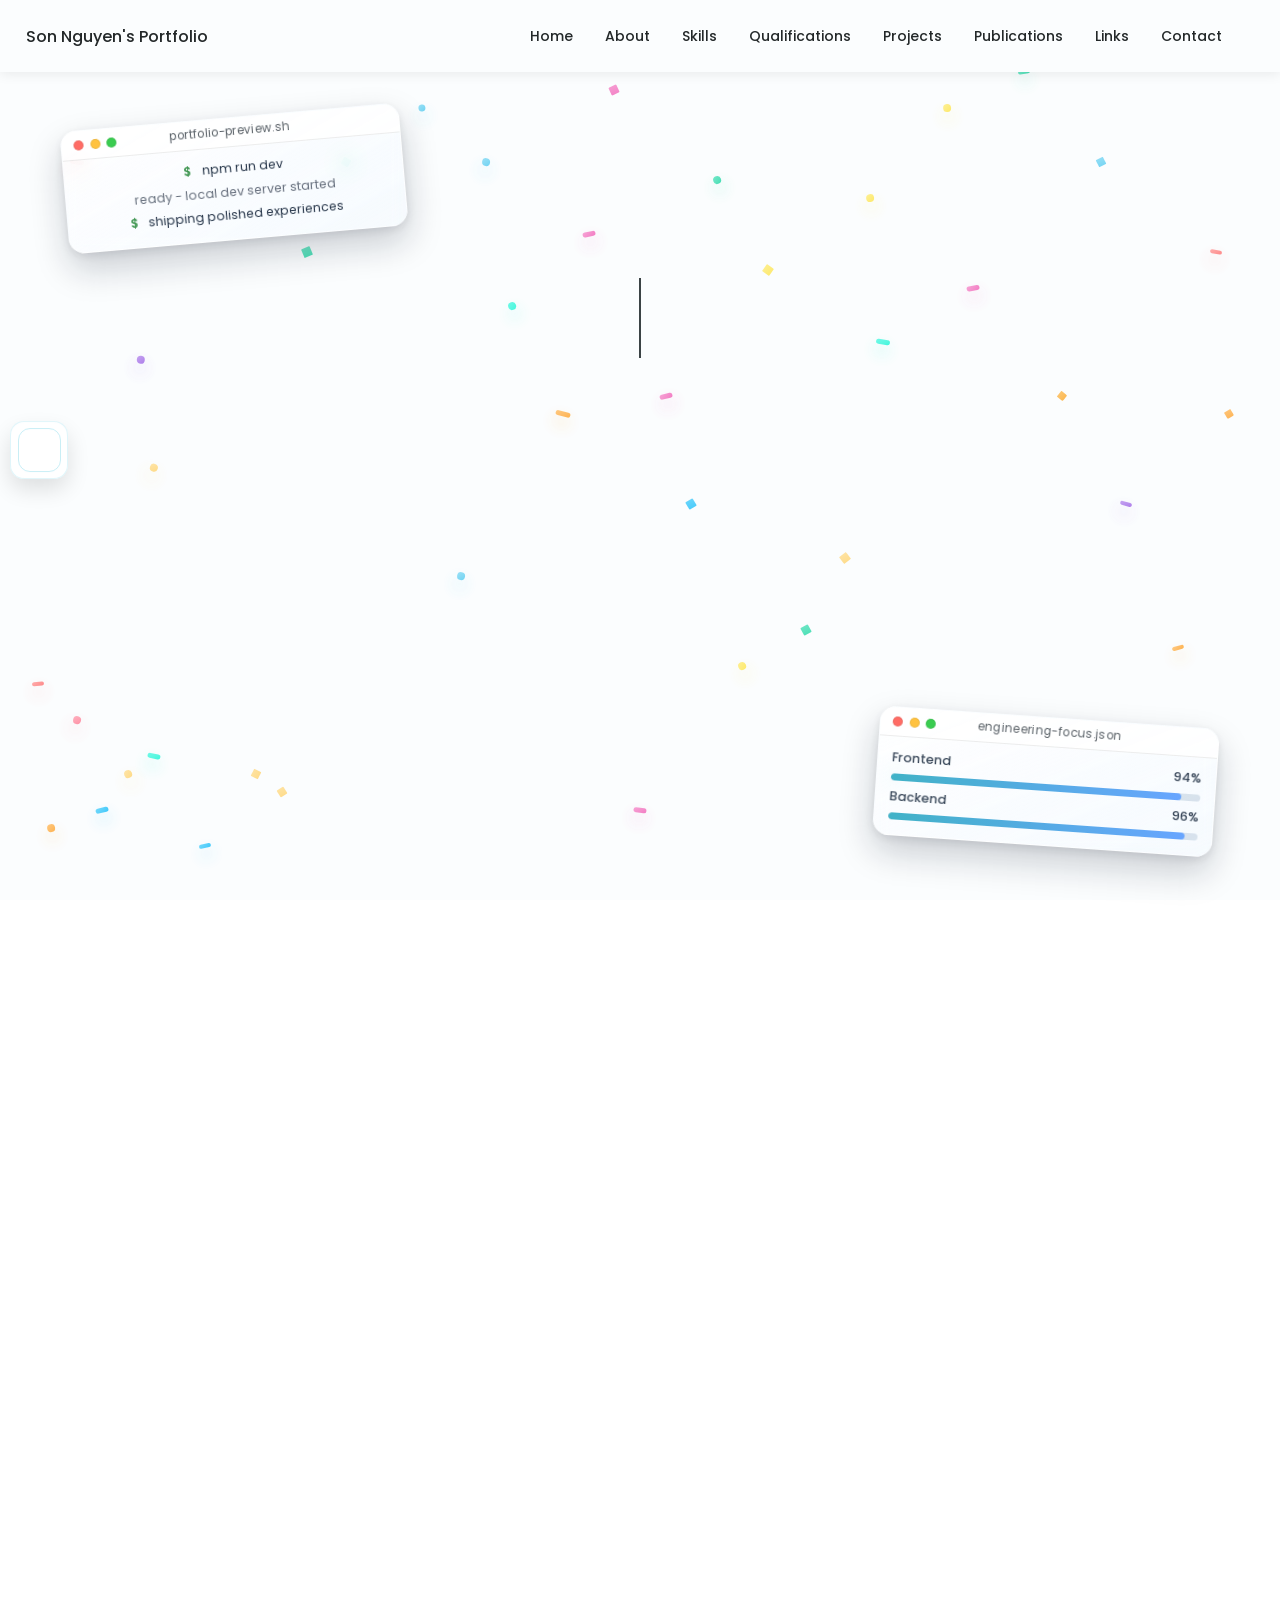
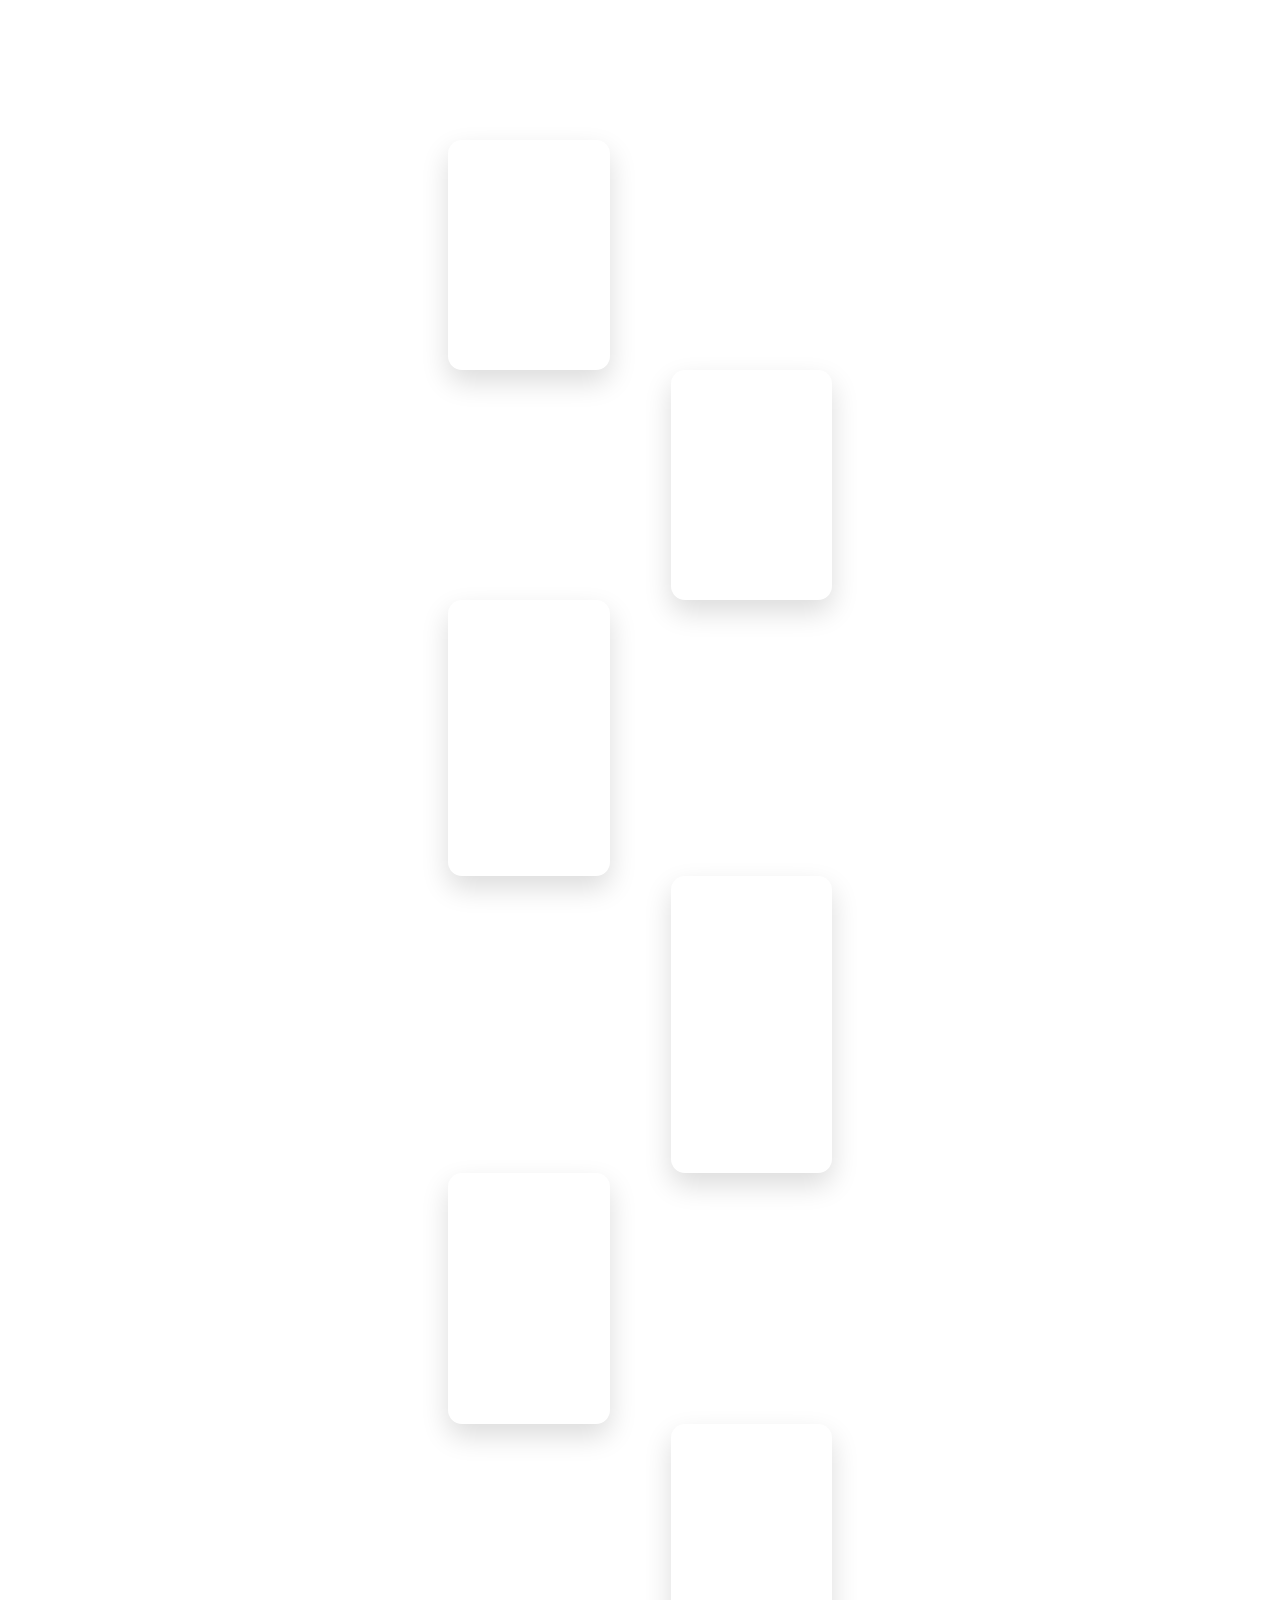
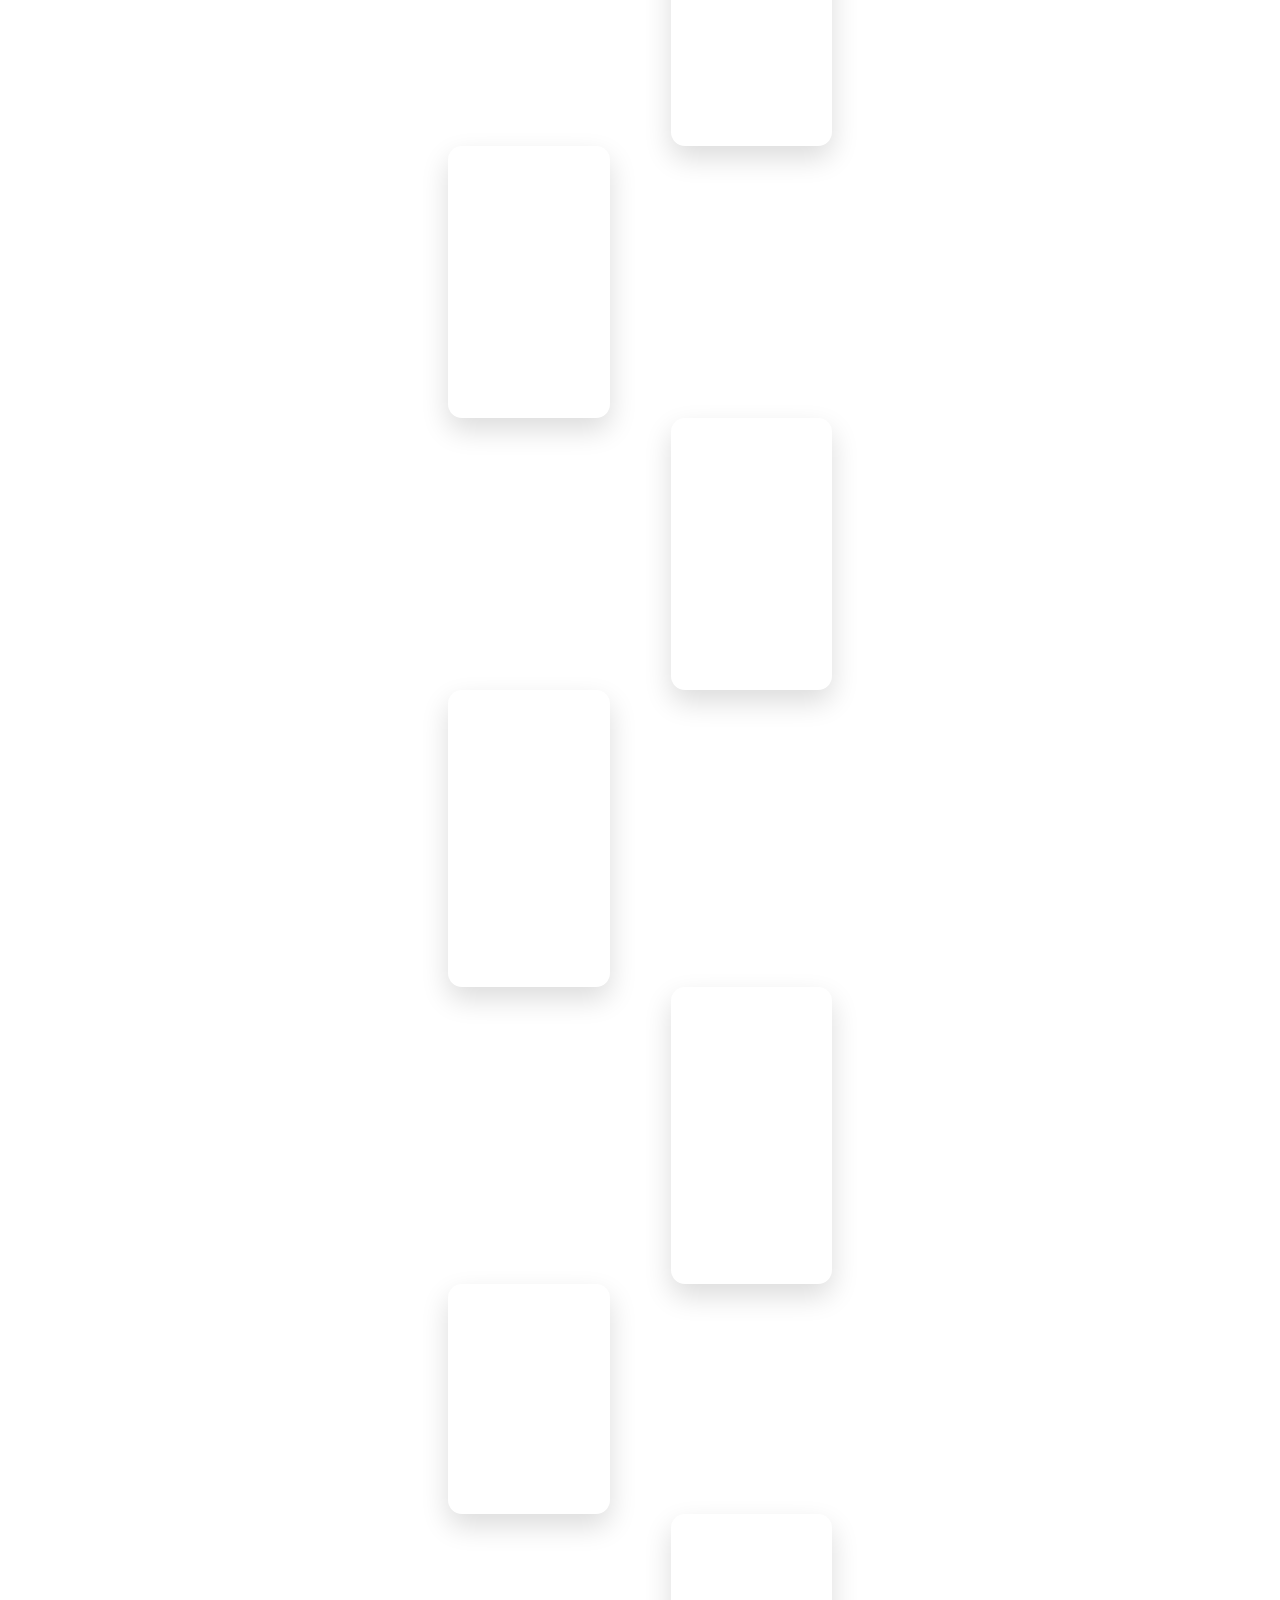
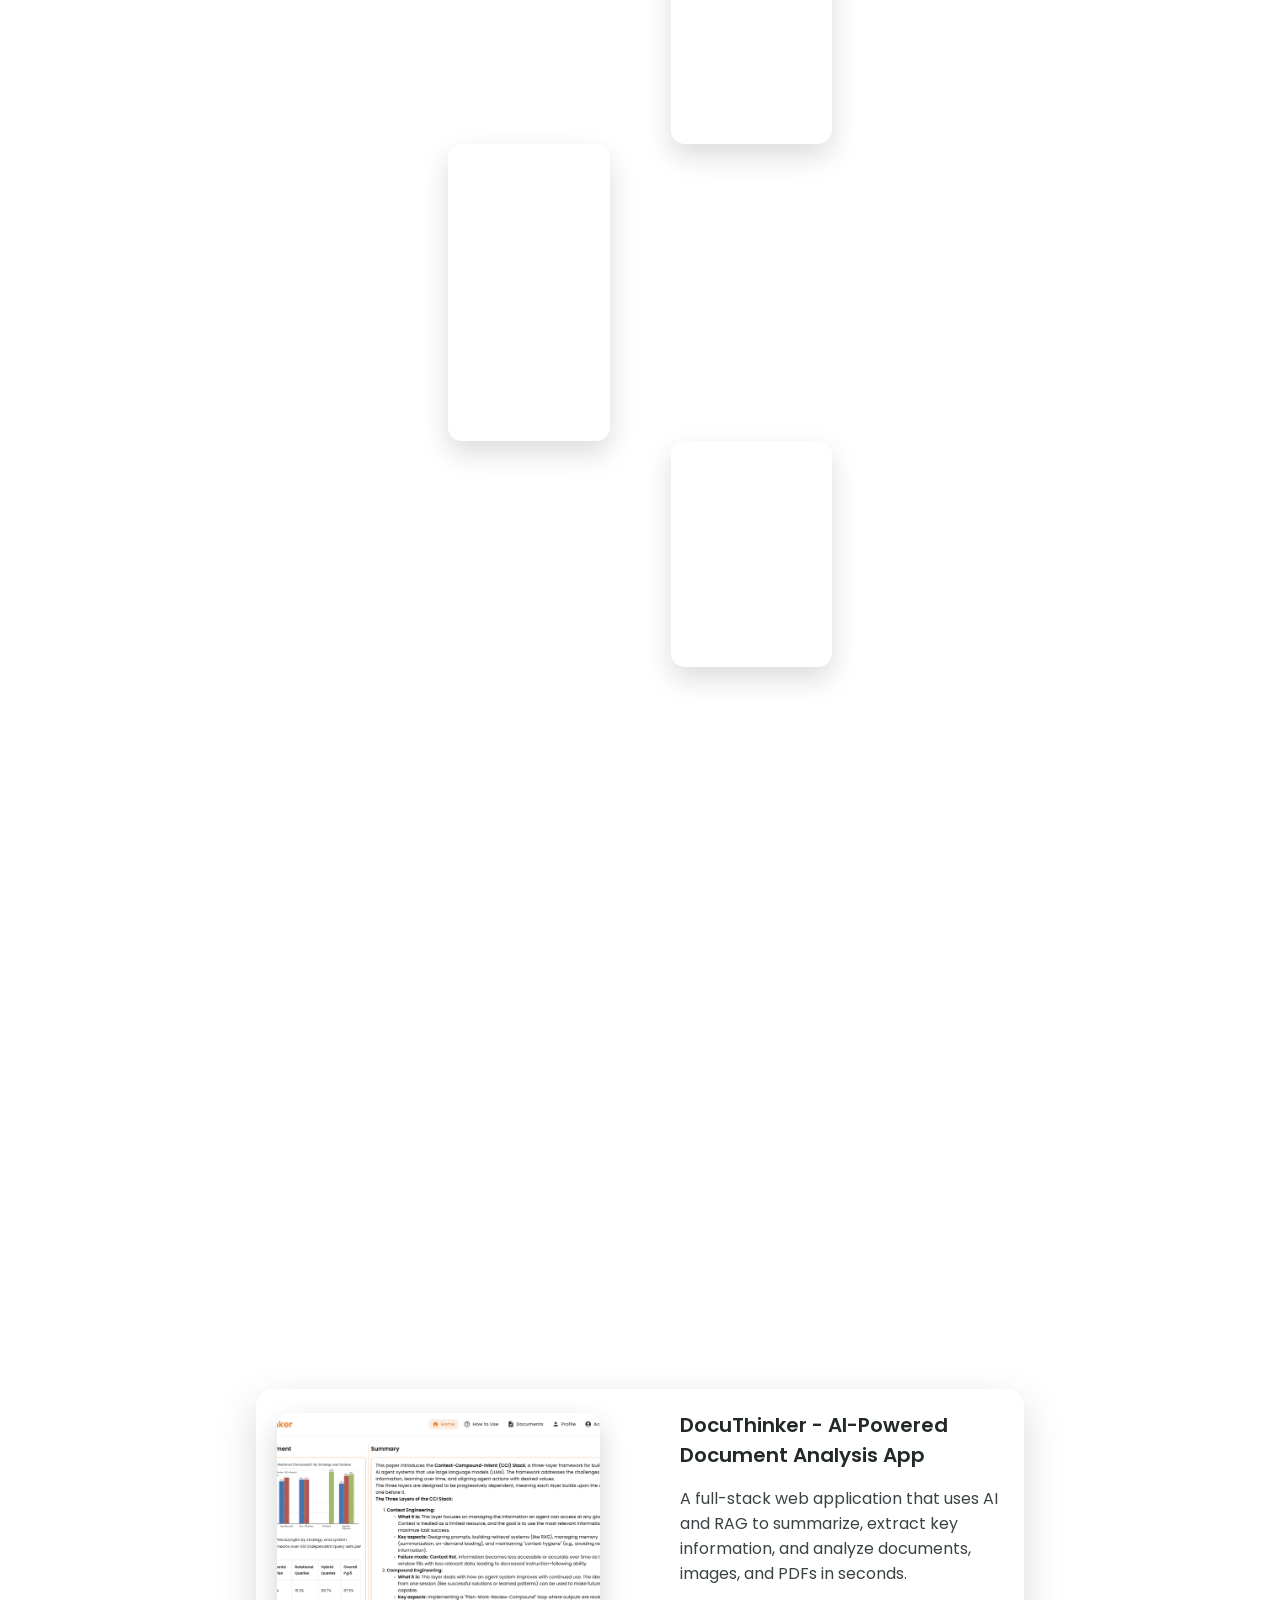
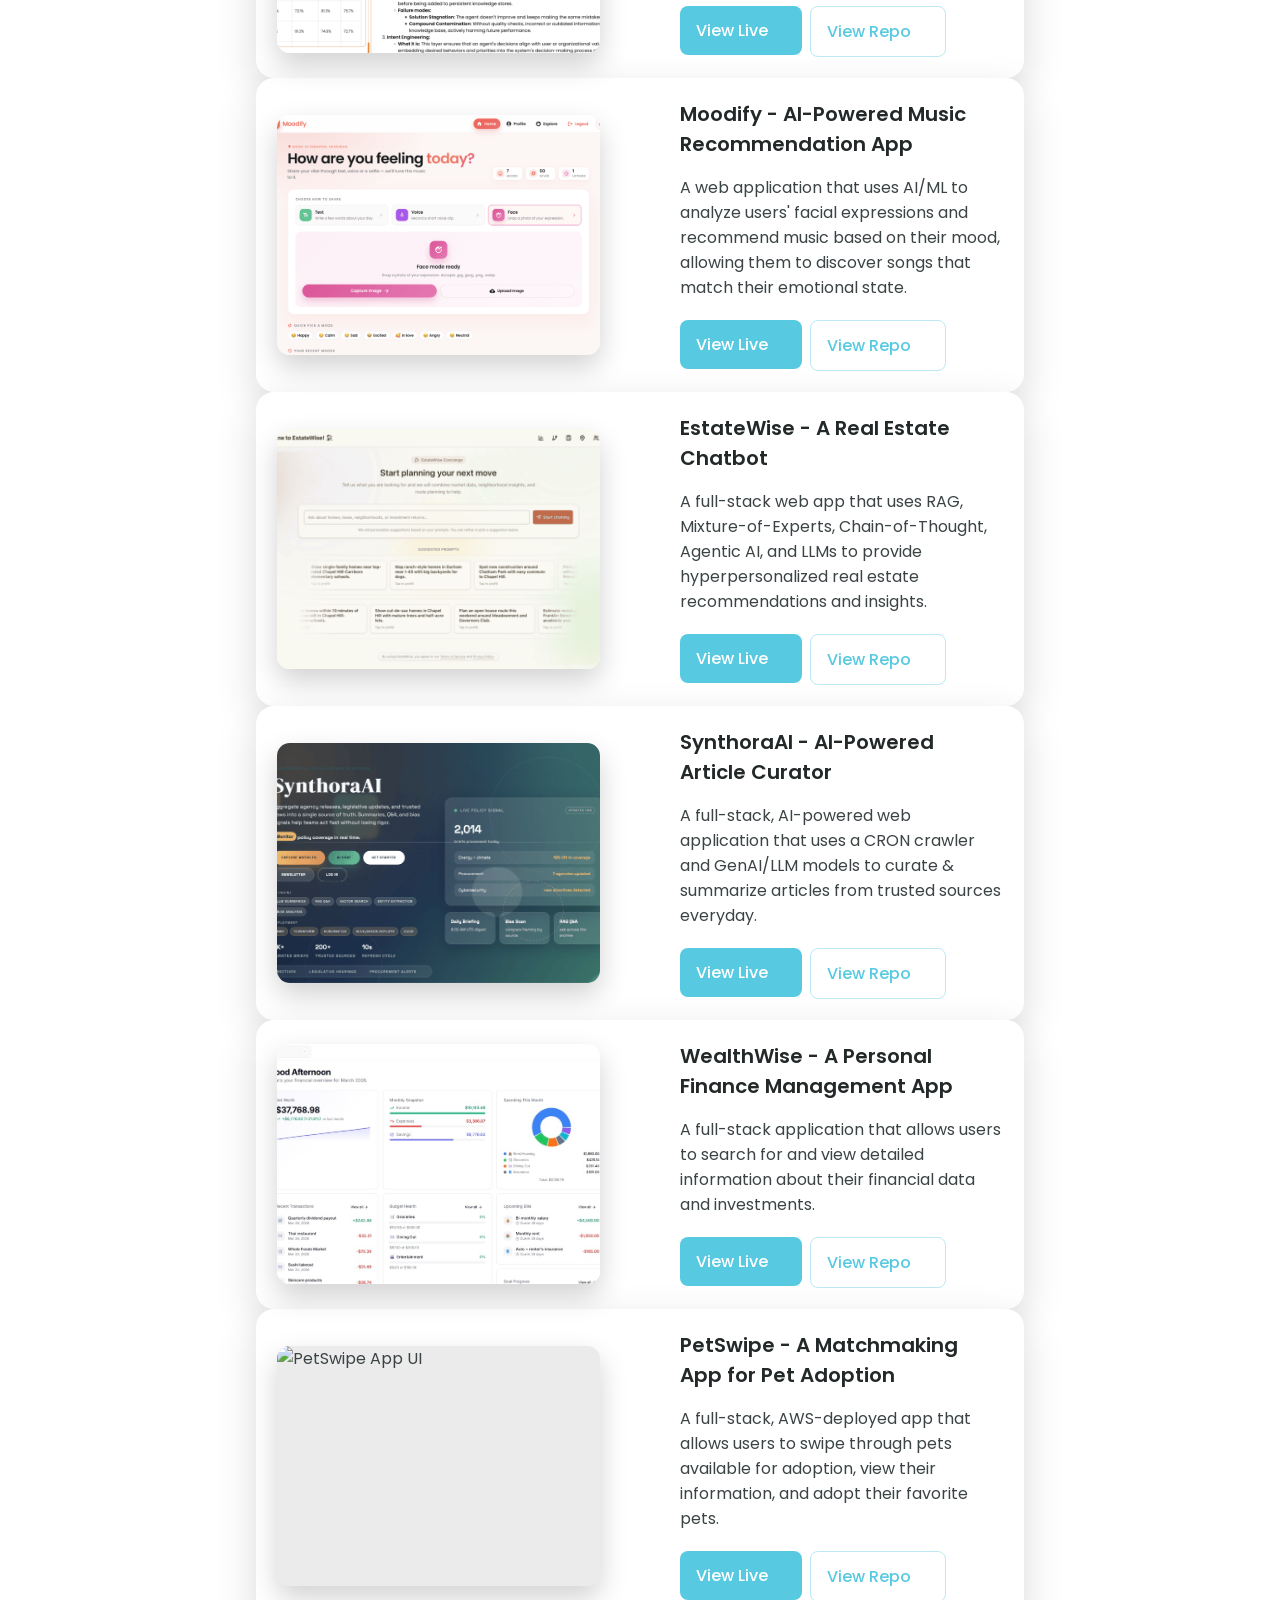
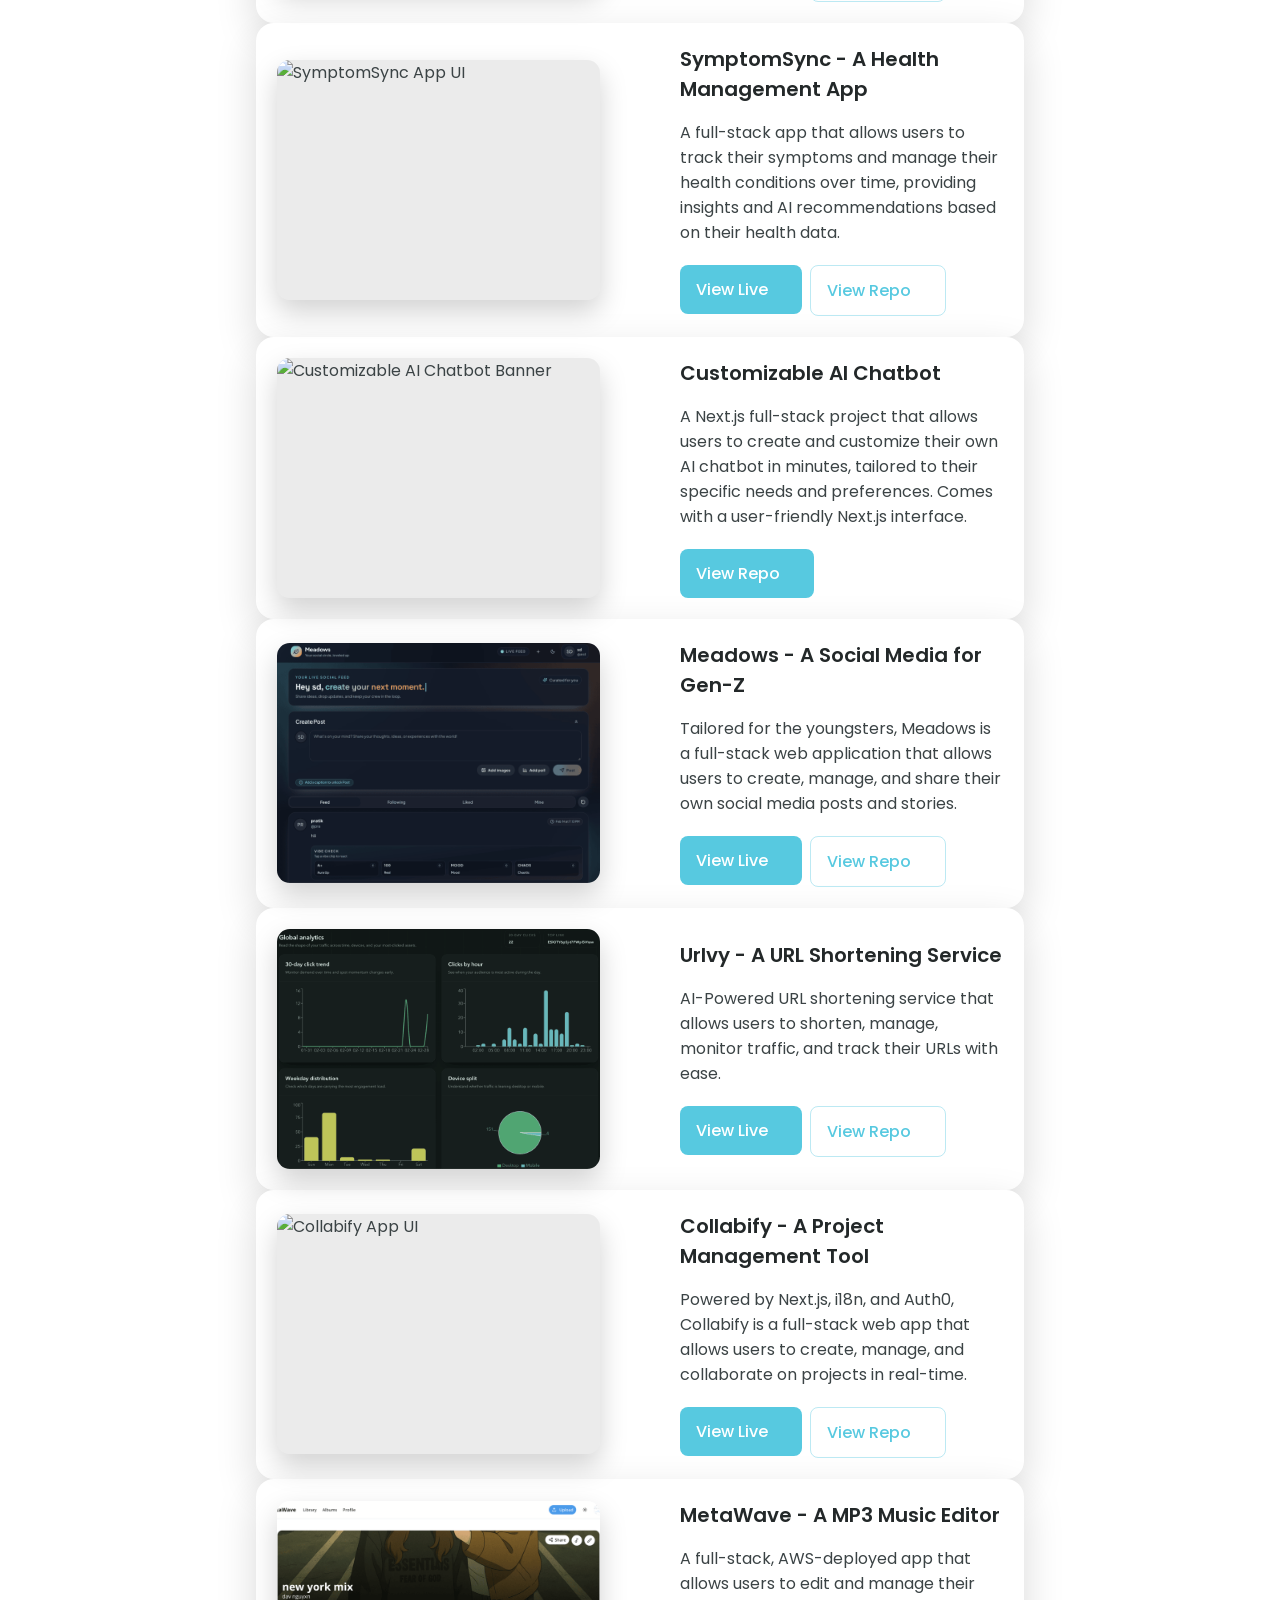
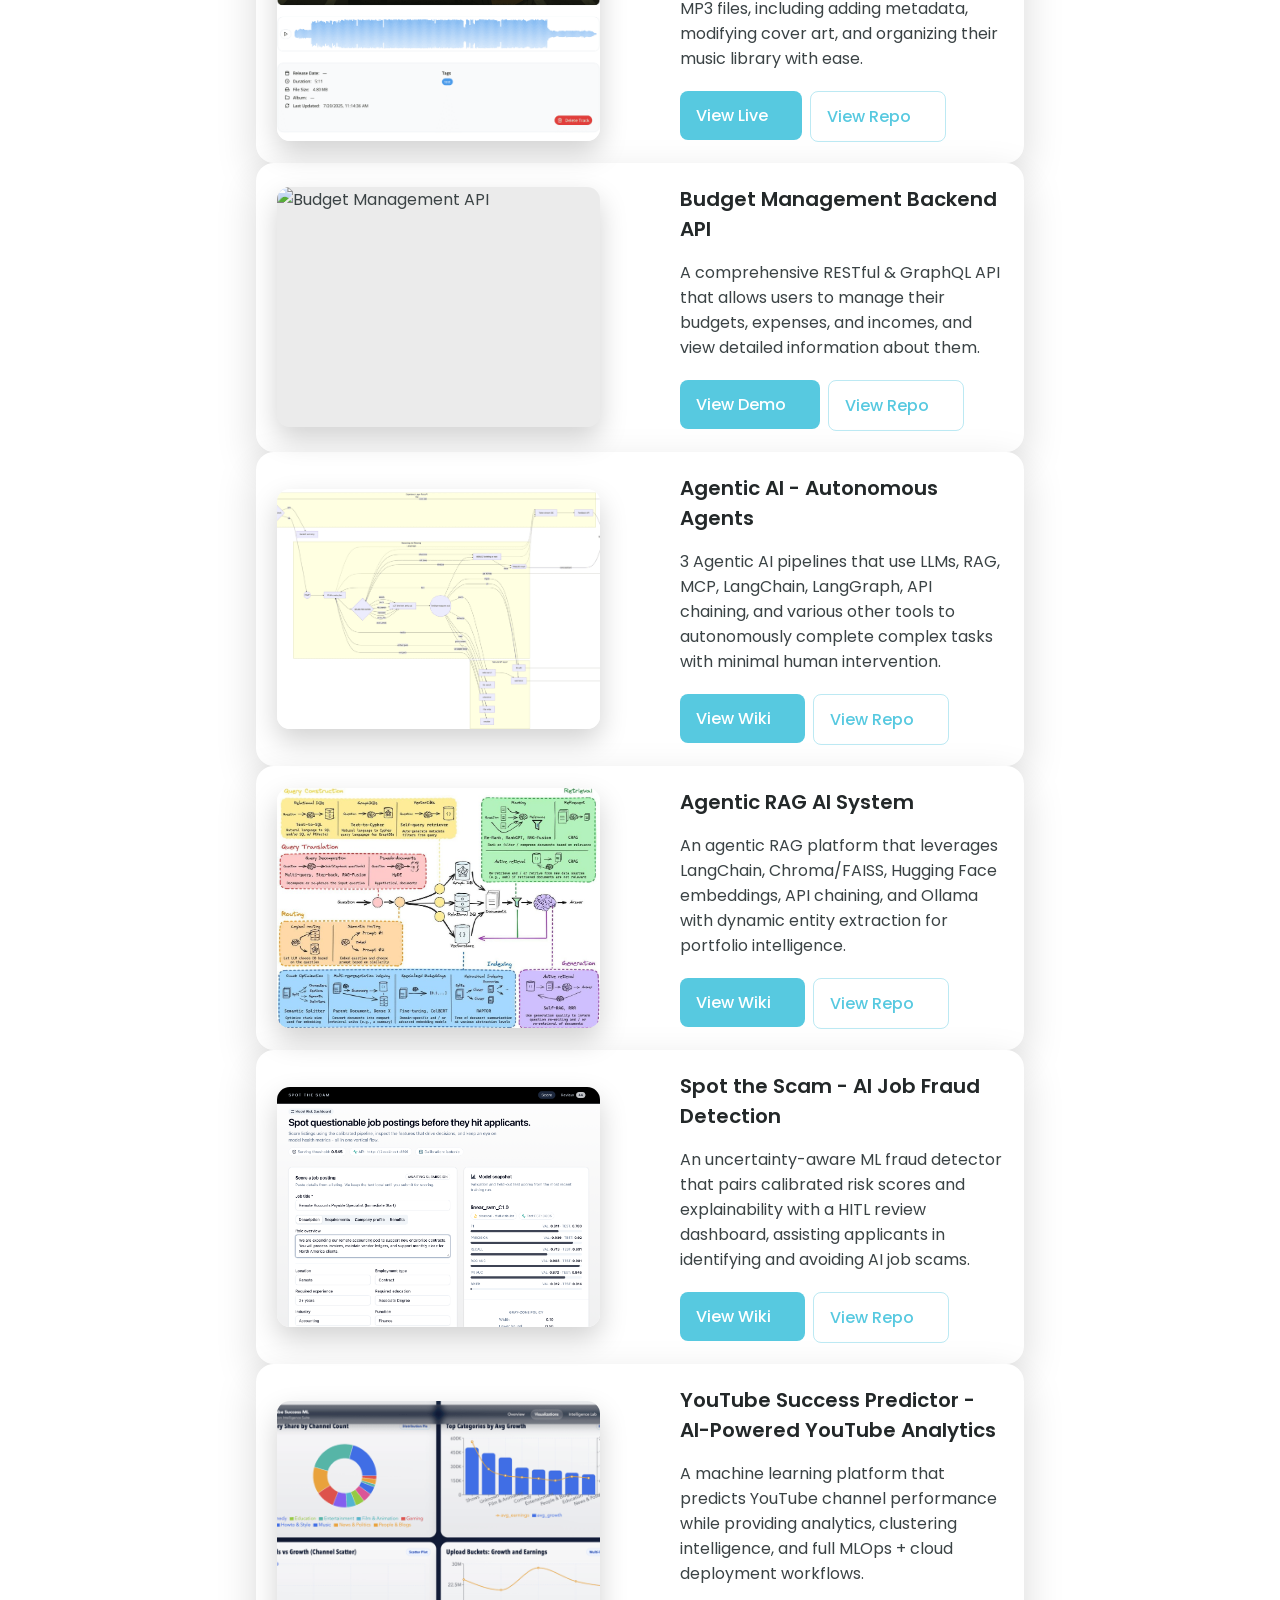
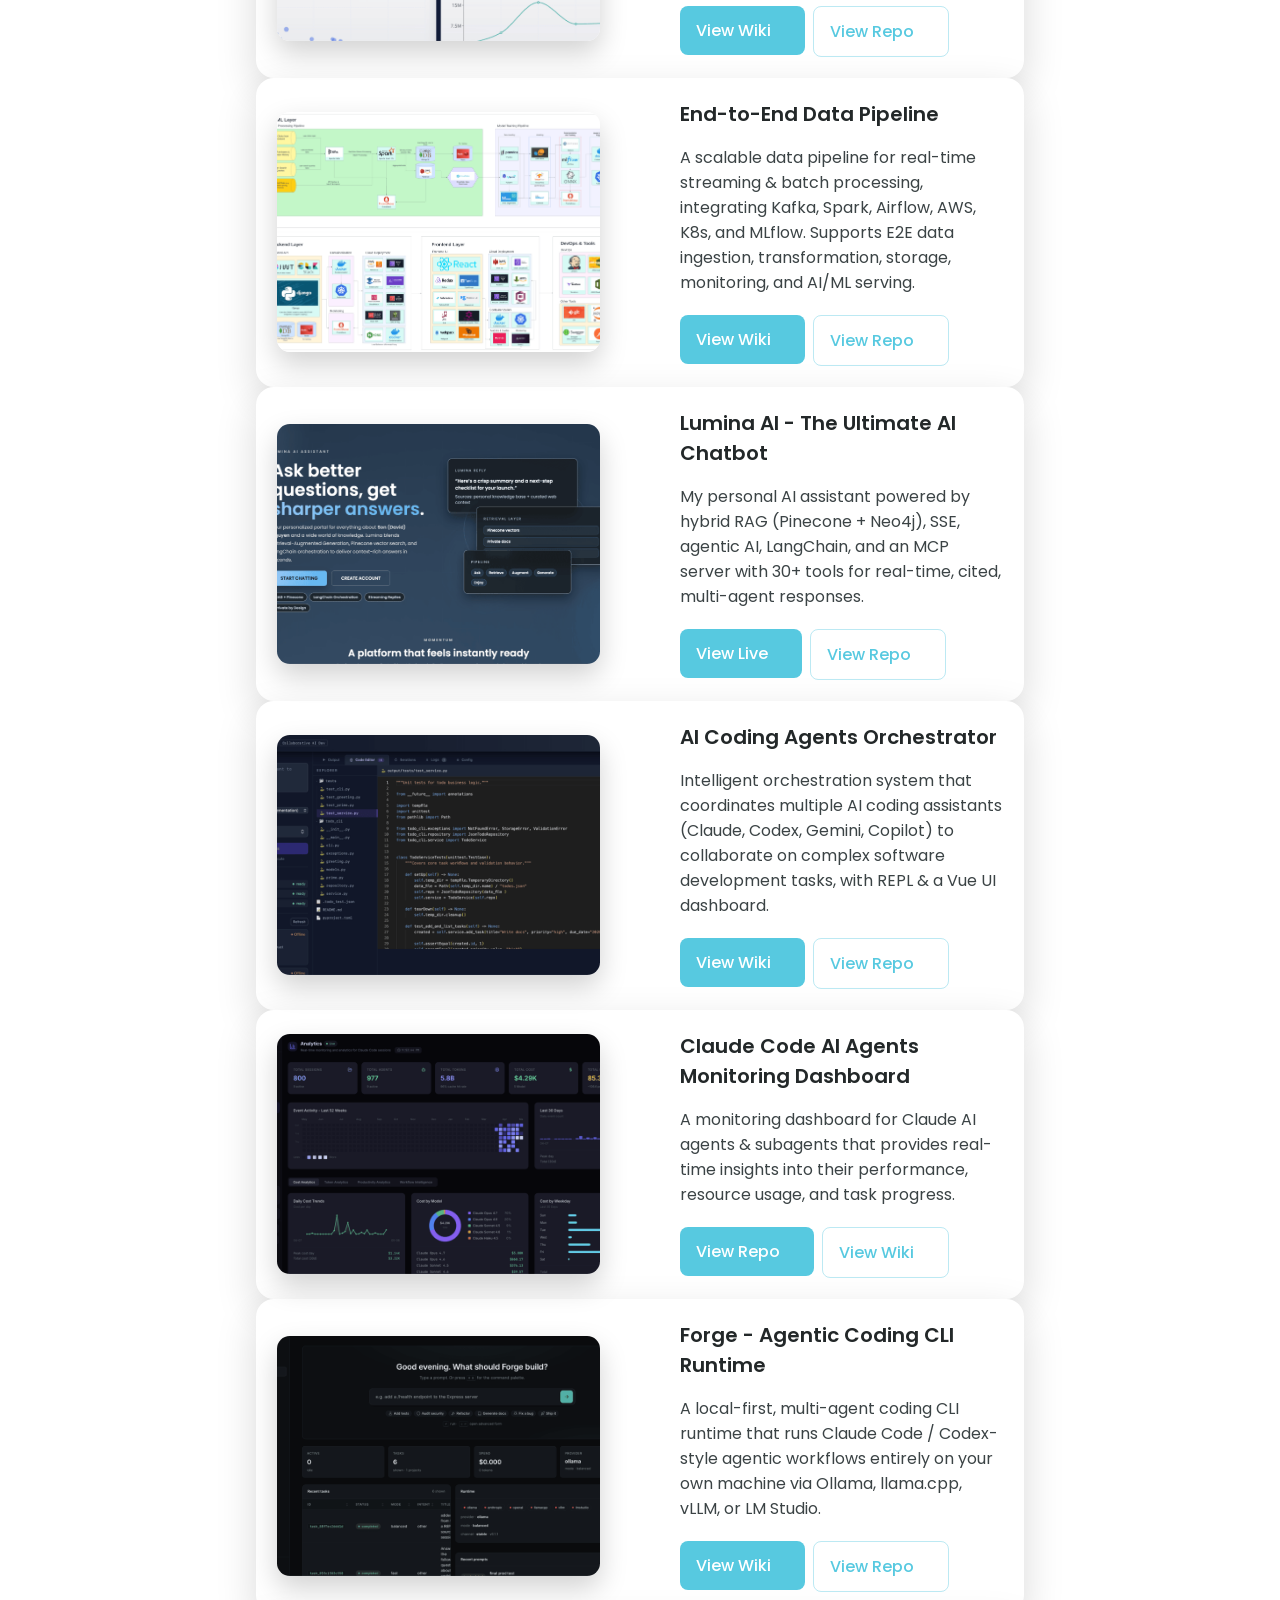
==== index.html @ aa5553a5 "Update: Enhance UI and Update Profile Information" ====
<!doctype html>
<html lang="en-US">
  <head>
    <!--==================== META TAGS ====================-->
    <meta charset="UTF-8" />
    <meta name="viewport" content="width=device-width, initial-scale=1.0, viewport-fit=cover" />

    <!--==================== SEO & PERFORMANCE ====================-->
    <title>Son Nguyen Hoang | Software Engineer Portfolio</title>
    <meta
      name="description"
      content="Software engineer portfolio of Son Nguyen Hoang featuring production-grade projects, technical skills, publications, and professional experience."
    />
    <meta
      name="keywords"
      content="Son Nguyen Hoang, software engineer, portfolio, full-stack developer, AI engineer, web development, cloud, devops, projects, agentic AI, agentic coding, local-first AI, multi-agent runtime, Forge CLI, Ollama, llama.cpp, vLLM, LM Studio, Claude Code alternative, Codex alternative"
    />
    <meta name="author" content="Son Nguyen Hoang" />
    <meta name="referrer" content="strict-origin-when-cross-origin" />
    <meta name="format-detection" content="telephone=no, date=no, address=no, email=no" />
    <meta name="robots" content="index, follow, max-snippet:-1, max-image-preview:large, max-video-preview:-1" />
    <meta name="googlebot" content="index, follow, max-snippet:-1, max-image-preview:large, max-video-preview:-1" />
    <meta name="bingbot" content="index, follow, max-snippet:-1, max-image-preview:large, max-video-preview:-1" />
    <meta name="theme-color" content="#ffffff" media="(prefers-color-scheme: light)" />
    <meta name="theme-color" content="#0b1f2a" media="(prefers-color-scheme: dark)" />
    <meta name="color-scheme" content="light dark" />
    <meta name="application-name" content="Son Nguyen Hoang - Portfolio" />
    <meta name="apple-mobile-web-app-title" content="Son Nguyen Hoang - Portfolio" />
    <meta name="apple-mobile-web-app-capable" content="yes" />
    <meta name="apple-mobile-web-app-status-bar-style" content="black-translucent" />
    <meta name="mobile-web-app-capable" content="yes" />
    <meta name="msapplication-TileColor" content="#ffffff" />

    <link rel="canonical" href="https://sonnguyenhoang.com/" />
    <link rel="alternate" hreflang="en-US" href="https://sonnguyenhoang.com/" />
    <link rel="alternate" hreflang="x-default" href="https://sonnguyenhoang.com/" />
    <link rel="sitemap" type="application/xml" title="Sitemap" href="https://sonnguyenhoang.com/sitemap.xml" />
    <link rel="me" href="https://github.com/hoangsonww" />
    <link rel="me" href="https://www.linkedin.com/in/hoangsonw/" />
    <link rel="icon" type="image/x-icon" href="/utils/favicon.ico" />
    <link rel="icon" type="image/png" href="/utils/icon.png" />
    <link rel="apple-touch-icon" href="/utils/icon.png" />

    <meta property="og:type" content="website" />
    <meta property="og:site_name" content="Son Nguyen Hoang's Portfolio" />
    <meta property="og:title" content="Son Nguyen Hoang | Software Engineer Portfolio" />
    <meta
      property="og:description"
      content="Explore enterprise-grade software engineering projects, skills, publications, and experience from Son Nguyen Hoang."
    />
    <meta property="og:url" content="https://sonnguyenhoang.com/" />
    <meta property="og:image:url" content="https://sonnguyenhoang.com/utils/image.webp" />
    <meta property="og:locale" content="en_US" />
    <meta property="og:updated_time" content="2026-03-12T00:00:00Z" />
    <meta property="og:image" content="https://sonnguyenhoang.com/utils/image.webp" />
    <meta property="og:image:secure_url" content="https://sonnguyenhoang.com/utils/image.webp" />
    <meta property="og:image:type" content="image/webp" />
    <meta property="og:image:width" content="1024" />
    <meta property="og:image:height" content="1024" />
    <meta property="og:image:alt" content="Son Nguyen Hoang software engineering portfolio preview image" />

    <meta name="twitter:card" content="summary_large_image" />
    <meta name="twitter:site" content="@Son_Nguyen" />
    <meta name="twitter:creator" content="@Son_Nguyen" />
    <meta name="twitter:title" content="Son Nguyen Hoang | Software Engineer Portfolio" />
    <meta name="twitter:url" content="https://sonnguyenhoang.com/" />
    <meta
      name="twitter:description"
      content="Explore enterprise-grade software engineering projects, skills, publications, and experience from Son Nguyen Hoang."
    />
    <meta name="twitter:image" content="https://sonnguyenhoang.com/utils/image.webp" />
    <meta name="twitter:image:alt" content="Son Nguyen Hoang software engineering portfolio preview image" />

    <link rel="preconnect" href="https://cdn.jsdelivr.net" crossorigin />
    <link rel="preconnect" href="https://cdnjs.cloudflare.com" crossorigin />
    <link rel="preconnect" href="https://unicons.iconscout.com" crossorigin />
    <link rel="preconnect" href="https://www.googletagmanager.com" crossorigin />
    <link rel="preconnect" href="https://esm.run" crossorigin />
    <link rel="dns-prefetch" href="//cdn.jsdelivr.net" />
    <link rel="dns-prefetch" href="//cdnjs.cloudflare.com" />
    <link rel="dns-prefetch" href="//unicons.iconscout.com" />
    <link rel="dns-prefetch" href="//www.googletagmanager.com" />
    <link rel="dns-prefetch" href="//esm.run" />

    <!--==================== UNICONS ====================-->
    <link rel="stylesheet" href="https://unicons.iconscout.com/release/v4.0.0/css/line.css" />

    <!--==================== CHART JS ====================-->
    <script src="https://cdn.jsdelivr.net/npm/chart.js"></script>

    <!--==================== D3.JS ====================-->
    <script src="https://cdn.jsdelivr.net/npm/d3@7"></script>

    <!--==================== SWIPER CSS ====================-->
    <link rel="stylesheet" href="./packages/css/swiper-bundle.min.css" />
    <link rel="stylesheet" href="./packages/css/styles.css" />

    <!--==================== DEVTOOLS GUARD ====================-->
    <script src="./packages/js/devtools-guard.js"></script>

    <!-- ==================== JSON-LD SCHEMA ==================== -->
    <script type="application/ld+json">
      {
        "@context": "https://schema.org",
        "@graph": [
          {
            "@type": "WebSite",
            "@id": "https://sonnguyenhoang.com/#website",
            "url": "https://sonnguyenhoang.com/",
            "name": "Son Nguyen Hoang – Portfolio",
            "description": "Professional portfolio showcasing software engineering projects, skills, and experience.",
            "inLanguage": "en-US",
            "publisher": { "@id": "https://sonnguyenhoang.com/#person" }
          },
          {
            "@type": "Organization",
            "@id": "https://sonnguyenhoang.com/#about",
            "name": "Son Nguyen Hoang",
            "url": "https://sonnguyenhoang.com/",
            "logo": "https://sonnguyenhoang.com/utils/favicon.ico",
            "contactPoint": [
              {
                "@type": "ContactPoint",
                "telephone": "+1-413-437-6759",
                "contactType": "professional inquiries",
                "areaServed": "US"
              },
              {
                "@type": "ContactPoint",
                "telephone": "+84-368971072",
                "contactType": "professional inquiries",
                "areaServed": "VN"
              }
            ],
            "address": {
              "@type": "PostalAddress",
              "addressLocality": "Raleigh",
              "addressRegion": "North Carolina",
              "postalCode": "27606",
              "addressCountry": "US"
            },
            "sameAs": ["https://www.linkedin.com/in/hoangsonw/", "https://github.com/hoangsonww"]
          },
          {
            "@type": "Person",
            "@id": "https://sonnguyenhoang.com/#person",
            "name": "Son Nguyen Hoang",
            "url": "https://sonnguyenhoang.com/",
            "image": "https://sonnguyenhoang.com/utils/image.webp",
            "jobTitle": "Software Engineer",
            "description": "Software engineer specializing in full-stack development, AI systems, cloud architecture, and production-grade web applications.",
            "worksFor": { "@id": "https://sonnguyenhoang.com/#about" },
            "telephone": "+1-413-437-6759",
            "email": "mailto:hoangson091104@gmail.com",
            "knowsAbout": [
              "Software Engineering",
              "Full-Stack Development",
              "Cloud Architecture",
              "DevOps",
              "Artificial Intelligence",
              "Machine Learning"
            ],
            "sameAs": ["https://www.linkedin.com/in/hoangsonw/", "https://github.com/hoangsonww"]
          },
          {
            "@type": "BreadcrumbList",
            "@id": "https://sonnguyenhoang.com/#breadcrumb",
            "itemListElement": [
              { "@type": "ListItem", "position": 1, "name": "Home", "item": "https://sonnguyenhoang.com/#home" },
              { "@type": "ListItem", "position": 2, "name": "About", "item": "https://sonnguyenhoang.com/#about" },
              { "@type": "ListItem", "position": 3, "name": "Skills", "item": "https://sonnguyenhoang.com/#skills" },
              { "@type": "ListItem", "position": 4, "name": "Qualifications", "item": "https://sonnguyenhoang.com/#qualifications" },
              { "@type": "ListItem", "position": 5, "name": "Projects", "item": "https://sonnguyenhoang.com/#portfolio" },
              { "@type": "ListItem", "position": 6, "name": "Publications", "item": "https://sonnguyenhoang.com/#publications" },
              { "@type": "ListItem", "position": 7, "name": "Useful Links", "item": "https://sonnguyenhoang.com/#useful-links" },
              { "@type": "ListItem", "position": 8, "name": "Contact", "item": "https://sonnguyenhoang.com/#contact" }
            ]
          },
          {
            "@type": "WebPage",
            "@id": "https://sonnguyenhoang.com/#webpage",
            "url": "https://sonnguyenhoang.com/",
            "name": "Home – Son Nguyen Hoang Portfolio",
            "isPartOf": { "@id": "https://sonnguyenhoang.com/#website" },
            "description": "Welcome page of Son Nguyen Hoang’s software engineering portfolio.",
            "inLanguage": "en-US",
            "about": { "@id": "https://sonnguyenhoang.com/#person" },
            "mainEntity": { "@id": "https://sonnguyenhoang.com/#person" },
            "dateModified": "2026-03-12",
            "primaryImageOfPage": "https://sonnguyenhoang.com/utils/image.webp",
            "breadcrumb": { "@id": "https://sonnguyenhoang.com/#breadcrumb" },
            "hasPart": [
              { "@id": "https://sonnguyenhoang.com/#publicationsList" },
              { "@id": "https://sonnguyenhoang.com/#portfolioList" },
              { "@id": "https://sonnguyenhoang.com/#usefulLinksList" }
            ],
            "potentialAction": [
              {
                "@type": "CallAction",
                "name": "Call US number",
                "target": "tel:+14134376759"
              },
              {
                "@type": "CallAction",
                "name": "Call Vietnam number",
                "target": "tel:+84368971072"
              },
              {
                "@type": "SendAction",
                "name": "Send message via form",
                "target": {
                  "@type": "EntryPoint",
                  "urlTemplate": "https://formspree.io/f/mvojlgdq"
                }
              },
              {
                "@type": "SendAction",
                "name": "Send e-mail",
                "target": {
                  "@type": "EntryPoint",
                  "urlTemplate": "mailto:hoangson091104@gmail.com"
                }
              },
              {
                "@type": "ViewAction",
                "name": "Download resume",
                "target": {
                  "@type": "EntryPoint",
                  "urlTemplate": "https://sonnguyenhoang.com/packages/pdf/Son H Nguyen - Resume.pdf"
                }
              },
              {
                "@type": "NavigateAction",
                "name": "View location on map",
                "target": {
                  "@type": "EntryPoint",
                  "urlTemplate": "https://maps.app.goo.gl/Q32srm8aw4hgfTHD9"
                }
              }
            ]
          },
          {
            "@type": "ProfilePage",
            "@id": "https://sonnguyenhoang.com/#profile",
            "url": "https://sonnguyenhoang.com/",
            "name": "Son Nguyen Hoang - Professional Profile",
            "inLanguage": "en-US",
            "isPartOf": { "@id": "https://sonnguyenhoang.com/#website" },
            "mainEntity": { "@id": "https://sonnguyenhoang.com/#person" }
          },

          {
            "@type": "ItemList",
            "@id": "https://sonnguyenhoang.com/#publicationsList",
            "name": "Research Publications",
            "inLanguage": "en-US",
            "numberOfItems": 6,
            "itemListElement": [
              {
                "@type": "ListItem",
                "position": 1,
                "item": {
                  "@type": "ScholarlyArticle",
                  "name": "From Prompt Engineering to Intent Engineering: A Three-Layer Framework for Context Management in Production Agentic AI Systems - The CCI Stack",
                  "url": "https://www.researchgate.net/publication/402999775_From_Prompt_Engineering_to_Intent_Engineering_A_Three-Layer_Framework_for_Context_Management_in_Production_Agentic_AI_Systems_-_The_CCI_Stack"
                }
              },
              {
                "@type": "ListItem",
                "position": 2,
                "item": {
                  "@type": "ScholarlyArticle",
                  "name": "Optimizing Web Performance and Computational Efficiency: A Deep Dive into WebAssembly's Technical Advancements and Real-World Applications",
                  "url": "https://www.researchgate.net/publication/389517325_Optimizing_Web_Performance_and_Computational_Efficiency_A_Deep_Dive_into_WebAssembly%27s_Technical_Advancements_and_Real-World_Applications"
                }
              },
              {
                "@type": "ListItem",
                "position": 3,
                "item": {
                  "@type": "ScholarlyArticle",
                  "name": "An AI-Driven, Cloud-Native Architecture for End-to-End Travel Planning: A System Design Study",
                  "url": "https://www.researchgate.net/publication/392525972_An_AI-Driven_Cloud-Native_Architecture_for_End-to-End_Travel_Planning_A_System_Design_Study_Research_Insights_on_Micro-Agent_Orchestration_and_Scalable_GCP_Integration_Table_of_Content"
                }
              },
              {
                "@type": "ListItem",
                "position": 4,
                "item": {
                  "@type": "ScholarlyArticle",
                  "name": "Enhancing the Robustness of Transformer-Based Code Generation Models Against Adversarial Perturbations: A Comprehensive Study",
                  "url": "https://www.researchgate.net/publication/389517109_Enhancing_the_Robustness_of_Transformer-Based_Code_Generation_Models_Against_Adversarial_Perturbations_A_Comprehensive_Study"
                }
              },
              {
                "@type": "ListItem",
                "position": 5,
                "item": {
                  "@type": "ScholarlyArticle",
                  "name": "A Comprehensive Analysis of Assisted Suicide: The Technical, Ethical, and Moral Dimensions of Physician-Assisted and Non-Physician-Assisted Suicide",
                  "url": "https://www.researchgate.net/publication/390768100_A_Comprehensive_Analysis_of_Assisted_Suicide_The_Technical_Ethical_and_Moral_Dimensions_of_Physician-Assisted_and_Non-Physician-Assisted_Suicide"
                }
              },
              {
                "@type": "ListItem",
                "position": 6,
                "item": {
                  "@type": "ScholarlyArticle",
                  "name": "A Strategic Analysis of Highlands Coffee's Success: Upsell Techniques, Marketing Strategies, Store Design, Staff Training, Sustainability Initiatives, and Pricing Strategies",
                  "url": "https://www.researchgate.net/publication/388729071_A_Strategic_Analysis_of_Highlands_Coffee%27s_Success_Upsell_Techniques_Marketing_Strategies_Store_Design_Staff_Training_Sustainability_Initiatives_and_Pricing_Strategies"
                }
              }
            ]
          },
          {
            "@type": "ItemList",
            "@id": "https://sonnguyenhoang.com/#portfolioList",
            "name": "Portfolio Projects",
            "inLanguage": "en-US",
            "numberOfItems": 43,
            "itemListElement": [
              {
                "@type": "ListItem",
                "position": 1,
                "item": {
                  "@type": "SoftwareApplication",
                  "name": "The MovieVerse App",
                  "url": "https://movie-verse.com",
                  "description": "Search movies, TV shows & actors and view details."
                }
              },
              {
                "@type": "ListItem",
                "position": 2,
                "item": {
                  "@type": "SoftwareApplication",
                  "name": "DocuThinker",
                  "url": "https://docuthinker.vercel.app/",
                  "description": "AI-powered document summarizer & analyzer."
                }
              },
              {
                "@type": "ListItem",
                "position": 3,
                "item": {
                  "@type": "SoftwareApplication",
                  "name": "Moodify",
                  "url": "https://moodify-app.vercel.app/",
                  "description": "AI-based music recommender via facial emotion analysis."
                }
              },
              {
                "@type": "ListItem",
                "position": 4,
                "item": {
                  "@type": "SoftwareApplication",
                  "name": "EstateWise",
                  "url": "https://estatewise.vercel.app/",
                  "description": "Real estate chatbot with RAG & MoE AI models."
                }
              },
              {
                "@type": "ListItem",
                "position": 5,
                "item": {
                  "@type": "SoftwareApplication",
                  "name": "SymptomSync",
                  "url": "https://symptomsync.vercel.app/",
                  "description": "Health tracker powered by Supabase & Next.js."
                }
              },
              {
                "@type": "ListItem",
                "position": 6,
                "item": {
                  "@type": "SoftwareApplication",
                  "name": "Customizable AI Chatbot",
                  "url": "https://github.com/hoangsonww/Customizable-AI-Chatbot/",
                  "description": "Build & personalize your own AI chatbot."
                }
              },
              {
                "@type": "ListItem",
                "position": 7,
                "item": {
                  "@type": "SoftwareApplication",
                  "name": "SynthoraAI - AI-Powered Article Curator",
                  "url": "https://synthoraai.vercel.app",
                  "description": "AI article curator for summarization and relevance ranking."
                }
              },
              {
                "@type": "ListItem",
                "position": 8,
                "item": {
                  "@type": "SoftwareApplication",
                  "name": "Collabify",
                  "url": "https://collabify-pm.vercel.app/",
                  "description": "Real-time project management with Next.js & Auth0."
                }
              },
              {
                "@type": "ListItem",
                "position": 9,
                "item": {
                  "@type": "SoftwareApplication",
                  "name": "Employee Management Fullstack App",
                  "url": "https://employee-manage-app.vercel.app/",
                  "description": "Admin dashboard for employees, departments & projects."
                }
              },
              {
                "@type": "ListItem",
                "position": 10,
                "item": {
                  "@type": "SoftwareApplication",
                  "name": "Learning Management System Fullstack App",
                  "url": "https://learning-manangement-system.vercel.app/",
                  "description": "Course & student management web application."
                }
              },
              {
                "@type": "ListItem",
                "position": 11,
                "item": {
                  "@type": "SoftwareApplication",
                  "name": "Pokedex",
                  "url": "https://pokedex-db.vercel.app/",
                  "description": "Interactive Pokémon database."
                }
              },
              {
                "@type": "ListItem",
                "position": 12,
                "item": {
                  "@type": "SoftwareApplication",
                  "name": "Meadows",
                  "url": "https://meadows.vercel.app/",
                  "description": "Gen-Z social media platform."
                }
              },
              {
                "@type": "ListItem",
                "position": 13,
                "item": {
                  "@type": "SoftwareApplication",
                  "name": "PuzzleForge - A Puzzle Collection",
                  "url": "https://puzzlesforge.vercel.app/",
                  "description": "Interactive puzzle game collection for web."
                }
              },
              {
                "@type": "ListItem",
                "position": 14,
                "item": {
                  "@type": "SoftwareApplication",
                  "name": "Budget Management Backend API",
                  "url": "https://budget-manage-app.vercel.app/",
                  "description": "REST & GraphQL APIs for budget tracking."
                }
              },
              {
                "@type": "ListItem",
                "position": 15,
                "item": {
                  "@type": "SoftwareApplication",
                  "name": "AI Multipurpose Classifiers",
                  "url": "https://ai-ml-info.vercel.app",
                  "description": "ML models for vehicles, faces, moods & more."
                }
              },
              {
                "@type": "ListItem",
                "position": 16,
                "item": {
                  "@type": "SoftwareApplication",
                  "name": "CollabNote",
                  "url": "https://collabnote-app.vercel.app/",
                  "description": "Realtime note-taking with NestJS & Supabase."
                }
              },
              {
                "@type": "ListItem",
                "position": 17,
                "item": {
                  "@type": "SoftwareApplication",
                  "name": "StudySync Study Buddy App",
                  "url": "https://study-sync-app.vercel.app/landing",
                  "description": "Vue-powered productivity suite for students."
                }
              },
              {
                "@type": "ListItem",
                "position": 18,
                "item": {
                  "@type": "SoftwareApplication",
                  "name": "Tic-Tac-Toe Fullstack Game",
                  "url": "https://tictactoe-ai-app.vercel.app/",
                  "description": "Play online vs AI or players globally."
                }
              },
              {
                "@type": "ListItem",
                "position": 19,
                "item": {
                  "@type": "SoftwareApplication",
                  "name": "React Native Task Management App",
                  "url": "https://hoangsonww.github.io/Task-Manager-ReactNative/",
                  "description": "Mobile task tracker with charts & notifications."
                }
              },
              {
                "@type": "ListItem",
                "position": 20,
                "item": {
                  "@type": "SoftwareApplication",
                  "name": "The 2048 Game",
                  "url": "https://github.com/hoangsonww/2048-Game/",
                  "description": "Classic 2048 puzzle game on web & mobile."
                }
              },
              {
                "@type": "ListItem",
                "position": 21,
                "item": {
                  "@type": "SoftwareApplication",
                  "name": "The Flappy Bird Game",
                  "url": "https://github.com/hoangsonww/Flappy-Bird-Game",
                  "description": "SpriteKit & Swift iOS version of Flappy Bird."
                }
              },
              {
                "@type": "ListItem",
                "position": 22,
                "item": {
                  "@type": "SoftwareApplication",
                  "name": "The StickyNotes App",
                  "url": "https://stickynotes-app.onrender.com/",
                  "description": "Cloud-sync sticky notes web application."
                }
              },
              {
                "@type": "ListItem",
                "position": 23,
                "item": {
                  "@type": "SoftwareApplication",
                  "name": "WealthWise - A Personal Finance Management App",
                  "url": "https://wealthwisefinancial.vercel.app/",
                  "description": "Personal finance manager with budgeting and analytics."
                }
              },
              {
                "@type": "ListItem",
                "position": 24,
                "item": {
                  "@type": "SoftwareApplication",
                  "name": "PetSwipe - A Matchmaking App for Pet Adoption",
                  "url": "https://petswipe.vercel.app/",
                  "description": "Matchmaking platform that helps people adopt pets."
                }
              },
              {
                "@type": "ListItem",
                "position": 25,
                "item": {
                  "@type": "SoftwareApplication",
                  "name": "Urlvy - A URL Shortening Service",
                  "url": "https://urlvy.vercel.app/",
                  "description": "URL shortener with fast redirects and link management."
                }
              },
              {
                "@type": "ListItem",
                "position": 26,
                "item": {
                  "@type": "SoftwareApplication",
                  "name": "MetaWave - A MP3 Music Editor",
                  "url": "https://metawave.vercel.app",
                  "description": "Web-based MP3 audio editing and processing tool."
                }
              },
              {
                "@type": "ListItem",
                "position": 27,
                "item": {
                  "@type": "SoftwareApplication",
                  "name": "Boxed - Inventory Management App",
                  "url": "https://boxed-app.vercel.app/",
                  "description": "Inventory and stock operations management application."
                }
              },
              {
                "@type": "ListItem",
                "position": 28,
                "item": {
                  "@type": "SoftwareApplication",
                  "name": "Agentic AI - Autonomous Agents",
                  "url": "https://hoangsonww.github.io/Agentic-AI-Pipeline/",
                  "description": "Autonomous multi-agent AI workflow and orchestration system."
                }
              },
              {
                "@type": "ListItem",
                "position": 29,
                "item": {
                  "@type": "SoftwareApplication",
                  "name": "Agentic RAG AI System",
                  "url": "https://hoangsonww.github.io/RAG-LangChain-AI-System/",
                  "description": "Agentic retrieval-augmented generation system for document intelligence."
                }
              },
              {
                "@type": "ListItem",
                "position": 30,
                "item": {
                  "@type": "SoftwareApplication",
                  "name": "Spot the Scam - AI Job Fraud Detection",
                  "url": "https://hoangsonww.github.io/Spot-the-Scam-AI-Job-Fraud",
                  "description": "AI system for detecting fraudulent job postings."
                }
              },
              {
                "@type": "ListItem",
                "position": 31,
                "item": {
                  "@type": "SoftwareApplication",
                  "name": "YouTube Success Predictor - AI-Powered YouTube Analytics",
                  "url": "https://hoangsonww.github.io/YouTube-Success-Prediction-ML",
                  "description": "Predictive analytics platform for YouTube growth strategy."
                }
              },
              {
                "@type": "ListItem",
                "position": 32,
                "item": {
                  "@type": "SoftwareApplication",
                  "name": "End-to-End Data Pipeline",
                  "url": "https://hoangsonww.github.io/End-to-End-Data-Pipeline/",
                  "description": "Production-style data pipeline for ingestion, processing, and serving."
                }
              },
              {
                "@type": "ListItem",
                "position": 33,
                "item": {
                  "@type": "SoftwareApplication",
                  "name": "AI Coding Agents Orchestrator",
                  "url": "https://hoangsonww.github.io/AI-Agents-Orchestrator/",
                  "description": "Orchestration framework for collaborative coding agents."
                }
              },
              {
                "@type": "ListItem",
                "position": 34,
                "item": {
                  "@type": "SoftwareApplication",
                  "name": "LatticeDB Next-Gen DBMS",
                  "url": "https://hoangsonww.github.io/LatticeDB-NextGen-DBMS/",
                  "description": "Next-generation DBMS architecture and implementation project."
                }
              },
              {
                "@type": "ListItem",
                "position": 35,
                "item": {
                  "@type": "SoftwareApplication",
                  "name": "Fusion Electronics E-Commerce Website",
                  "url": "https://fusion-ecommerce-app.vercel.app/",
                  "description": "Full-featured e-commerce platform for electronics."
                }
              },
              {
                "@type": "ListItem",
                "position": 36,
                "item": {
                  "@type": "SoftwareApplication",
                  "name": "Flowlist - A Productivity Task App",
                  "url": "https://flowlist-app.vercel.app/",
                  "description": "Task and productivity management app with modern UX."
                }
              },
              {
                "@type": "ListItem",
                "position": 37,
                "item": {
                  "@type": "SoftwareApplication",
                  "name": "ClipChronicle - Clipboard Assistant",
                  "url": "https://github.com/hoangsonww/ClipChronicle-Cross-Platform-App",
                  "description": "Cross-platform clipboard assistant for productivity workflows."
                }
              },
              {
                "@type": "ListItem",
                "position": 38,
                "item": {
                  "@type": "SoftwareApplication",
                  "name": "MermaidGenie - AI-Powered Mermaid Diagram Generator",
                  "url": "https://mermaidgenie.vercel.app/",
                  "description": "AI-powered tool for generating Mermaid diagrams and flows."
                }
              },
              {
                "@type": "ListItem",
                "position": 39,
                "item": {
                  "@type": "SoftwareApplication",
                  "name": "Claude Code AI Agents Monitoring Dashboard",
                  "url": "https://hoangsonww.github.io/Claude-Code-Agent-Monitor/",
                  "description": "Monitoring dashboard for AI coding agents and execution insights."
                }
              },
              {
                "@type": "ListItem",
                "position": 40,
                "item": {
                  "@type": "SoftwareApplication",
                  "name": "AI News Briefing - Automated Research Ops Pipeline",
                  "url": "https://hoangsonww.github.io/AI-News-Briefing/",
                  "description": "Automated AI news research pipeline with multi-CLI fallback, scheduled brief generation, and delivery to Notion, Obsidian, Teams, and Slack."
                }
              },
              {
                "@type": "ListItem",
                "position": 41,
                "item": {
                  "@type": "SoftwareApplication",
                  "name": "Forge - Agentic Coding CLI Runtime",
                  "url": "https://hoangsonww.github.io/Forge-Agentic-Coding-CLI/",
                  "description": "Local-first, multi-agent software engineering runtime that runs Claude Code / Codex-style agentic workflows on your own machine via Ollama, llama.cpp, vLLM, or LM Studio. Ships 18 sandboxed tools, 6 model providers, and a full REPL + dashboard in a single Node CLI."
                }
              },
              {
                "@type": "ListItem",
                "position": 42,
                "item": {
                  "@type": "SoftwareApplication",
                  "name": "The Maze Game",
                  "url": "https://the-maze-game.onrender.com/",
                  "description": "Full-stack maze game with procedural generation, A* hints, JWT accounts, MongoDB stats, global leaderboards, Socket.IO multiplayer, and a PWA-ready Express API."
                }
              }
            ]
          },
          {
            "@type": "ItemList",
            "@id": "https://sonnguyenhoang.com/#usefulLinksList",
            "name": "Useful Links",
            "inLanguage": "en-US",
            "numberOfItems": 6,
            "itemListElement": [
              {
                "@type": "ListItem",
                "position": 1,
                "item": {
                  "@type": "WebPage",
                  "name": "GitHub",
                  "url": "https://github.com/hoangsonww"
                }
              },
              {
                "@type": "ListItem",
                "position": 2,
                "item": {
                  "@type": "WebPage",
                  "name": "LinkedIn",
                  "url": "https://www.linkedin.com/in/hoangsonw/"
                }
              },
              {
                "@type": "ListItem",
                "position": 3,
                "item": {
                  "@type": "WebPage",
                  "name": "Blog",
                  "url": "https://devverse-swe.vercel.app"
                }
              },
              {
                "@type": "ListItem",
                "position": 4,
                "item": {
                  "@type": "WebPage",
                  "name": "Personal AI Assistant",
                  "url": "https://lumina-david.vercel.app"
                }
              },
              {
                "@type": "ListItem",
                "position": 5,
                "item": {
                  "@type": "WebPage",
                  "name": "ResearchGate",
                  "url": "https://www.researchgate.net/profile/Son-Nguyen-386"
                }
              },
              {
                "@type": "ListItem",
                "position": 6,
                "item": {
                  "@type": "WebPage",
                  "name": "Email",
                  "url": "mailto:hoangson091104@gmail.com"
                }
              }
            ]
          },
          {
            "@type": "CollectionPage",
            "@id": "https://sonnguyenhoang.com/#projectsPage",
            "url": "https://sonnguyenhoang.com/#portfolio",
            "name": "Projects - Son Nguyen Hoang Portfolio",
            "isPartOf": { "@id": "https://sonnguyenhoang.com/#website" },
            "inLanguage": "en-US",
            "mainEntity": { "@id": "https://sonnguyenhoang.com/#portfolioList" }
          },
          {
            "@type": "CollectionPage",
            "@id": "https://sonnguyenhoang.com/#publicationsPage",
            "url": "https://sonnguyenhoang.com/#publications",
            "name": "Publications - Son Nguyen Hoang Portfolio",
            "isPartOf": { "@id": "https://sonnguyenhoang.com/#website" },
            "inLanguage": "en-US",
            "mainEntity": { "@id": "https://sonnguyenhoang.com/#publicationsList" }
          },
          {
            "@type": "ContactPage",
            "@id": "https://sonnguyenhoang.com/#contactPage",
            "url": "https://sonnguyenhoang.com/#contact",
            "name": "Contact - Son Nguyen Hoang Portfolio",
            "isPartOf": { "@id": "https://sonnguyenhoang.com/#website" },
            "inLanguage": "en-US",
            "about": { "@id": "https://sonnguyenhoang.com/#person" }
          }
        ]
      }
    </script>

    <!--==================== PWAs ====================-->
    <link rel="manifest" href="manifest.json" />

    <!--==================== FONT AWESOME ====================-->
    <link href="https://cdnjs.cloudflare.com/ajax/libs/font-awesome/6.1.1/css/all.min.css" rel="stylesheet" />

    <!--==================== GOOGLE TAG MANAGER ====================-->
    <script async src="https://www.googletagmanager.com/gtag/js?id=G-69TKSZGS7T"></script>
    <script>
      window.dataLayer = window.dataLayer || [];
      function gtag() {
        dataLayer.push(arguments);
      }
      gtag('js', new Date());

      gtag('config', 'G-69TKSZGS7T');
    </script>
    <script type="importmap">
      {
        "imports": {
          "@google/generative-ai": "https://esm.run/@google/generative-ai",
          "three": "https://esm.run/three@0.169.0"
        }
      }
    </script>

    <!--==================== SWIPER JS ====================-->
    <script src="https://cdnjs.cloudflare.com/ajax/libs/showdown/2.1.0/showdown.min.js"></script>
  </head>

  <!--==================== BODY ====================-->
  <body style="overflow-x: hidden">
    <!--==================== THREE.JS SCROLL-REACTIVE BACKGROUND ====================-->
    <canvas id="bg-canvas" aria-hidden="true"></canvas>

    <!--==================== HEADER ====================-->
    <header class="header" id="header" style="z-index: 100000000000">
      <div class="scroll-progress" id="scroll-progress"></div>
      <nav class="nav container">
        <a href="#welcome" class="nav__logo">Son Nguyen's Portfolio</a>
        <div class="nav__menu" id="nav-menu">
          <ul class="nav__list grid">
            <li class="nav__item">
              <a href="#home" class="nav__link" title="Back To The Beginning Of The Page">
                <i class="uil uil-estate nav__icon" title="Back To The Beginning Of The Page"></i>Home
              </a>
            </li>
            <li class="nav__item">
              <a href="#about" class="nav__link" title="Take A Look At My Introduction">
                <i class="uil uil-user nav__icon" title="Take A Look At My Introduction"></i>About
              </a>
            </li>
            <li class="nav__item">
              <a href="#skills" class="nav__link" title="See A Comprehensive, Interactive Overview Of My Skills">
                <i class="uil uil-file-alt nav__icon" title="See A Comprehensive, Interactive Overview Of My Skills"></i>Skills
              </a>
            </li>
            <li class="nav__item">
              <a href="#qualifications" class="nav__link" title="View My Qualifications">
                <i class="uil uil-graduation-cap nav__icon" title="View My Qualifications"></i>Qualifications
              </a>
            </li>
            <li class="nav__item">
              <a href="#portfolio" class="nav__link" title="See My Notable Projects">
                <i class="uil uil-scenery nav__icon" title="See My Notable Projects"></i>Projects
              </a>
            </li>
            <li class="nav__item">
              <a href="#publications" class="nav__link" title="Read My Publications">
                <i class="uil uil-book-open nav__icon" title="Read My Publications"></i>Publications
              </a>
            </li>
            <li class="nav__item">
              <a href="#useful-links" class="nav__link" title="Useful Links"> <i class="uil uil-globe nav__icon"></i>Links </a>
            </li>
            <li class="nav__item">
              <a href="#contact" class="nav__link" title="Contact Me!"> <i class="uil uil-message nav__icon" title="Contact Me!"></i>Contact </a>
            </li>
          </ul>
          <i class="uil uil-times nav__close" id="nav-close"></i>
        </div>
        <div class="nav__btns">
          <!-- Back to Top btn -->
          <div class="nav__toggle" id="back-to-top-btn" title="Back to Top">
            <i class="uil uil-arrow-up"></i>
          </div>

          <!-- Mobile critter controls -->
          <div class="nav__toggle" id="spawn-btn-mobile" title="Spawn Critters">
            <i class="uil uil-plane"></i>
          </div>
          <div class="nav__toggle" id="clear-all-btn-mobile" title="Clear Critters">
            <i class="uil uil-times"></i>
          </div>

          <!-- Chatbot btn -->
          <div class="nav__toggle" id="chatbot-toggle">
            <i class="uil uil-robot"></i>
          </div>

          <i class="uil uil-moon change-theme" id="theme-button" title="Toggle Between Light/Dark Modes"></i>

          <div class="nav__toggle" id="nav-toggle">
            <i class="uil uil-apps"></i>
          </div>
        </div>
      </nav>
    </header>

    <!--==================== MAIN ====================-->
    <main class="main">
      <!--==================== WELCOME ====================-->
      <section class="welcome section" id="welcome">
        <div class="welcome__celebration" aria-hidden="true">
          <span
            class="confetti confetti--dash"
            style="--x: 6%; --y: 18%; --size: 14px; --rotate: 10deg; --drift: 18px; --duration: 6.4s; --delay: -1.2s; --color: #ff6b6b"
          ></span>
          <span
            class="confetti confetti--chip"
            style="--x: 10%; --y: 86%; --size: 12px; --rotate: -20deg; --drift: -16px; --duration: 5.8s; --delay: -2.4s; --color: #ffd166"
          ></span>
          <span
            class="confetti confetti--kite"
            style="--x: 24%; --y: 28%; --size: 16px; --rotate: 22deg; --drift: 12px; --duration: 6.9s; --delay: -0.9s; --color: #06d6a0"
          ></span>
          <span
            class="confetti confetti--chip"
            style="--x: 33%; --y: 12%; --size: 11px; --rotate: -8deg; --drift: 14px; --duration: 5.5s; --delay: -1.6s; --color: #4cc9f0"
          ></span>
          <span
            class="confetti confetti--dash"
            style="--x: 44%; --y: 46%; --size: 15px; --rotate: 14deg; --drift: -18px; --duration: 6.2s; --delay: -2.1s; --color: #ff9f1c"
          ></span>
          <span
            class="confetti confetti--chip"
            style="--x: 56%; --y: 20%; --size: 12px; --rotate: -18deg; --drift: 12px; --duration: 6.7s; --delay: -0.4s; --color: #06d6a0"
          ></span>
          <span
            class="confetti confetti--kite"
            style="--x: 66%; --y: 62%; --size: 15px; --rotate: 8deg; --drift: -18px; --duration: 7.1s; --delay: -1.8s; --color: #ffd166"
          ></span>
          <span
            class="confetti confetti--dash"
            style="--x: 76%; --y: 32%; --size: 13px; --rotate: -10deg; --drift: 16px; --duration: 6s; --delay: -2.8s; --color: #f15bb5"
          ></span>
          <span
            class="confetti confetti--kite"
            style="--x: 86%; --y: 18%; --size: 14px; --rotate: 18deg; --drift: 12px; --duration: 6.5s; --delay: -1.1s; --color: #4cc9f0"
          ></span>
          <span
            class="confetti confetti--dash"
            style="--x: 92%; --y: 72%; --size: 12px; --rotate: -16deg; --drift: -14px; --duration: 5.9s; --delay: -2s; --color: #ff9f1c"
          ></span>
          <span
            class="confetti confetti--chip"
            style="--x: 11%; --y: 40%; --size: 13px; --rotate: 6deg; --drift: 14px; --duration: 6.3s; --delay: -1.7s; --color: #9b5de5"
          ></span>
          <span
            class="confetti confetti--dash"
            style="--x: 16%; --y: 94%; --size: 12px; --rotate: -12deg; --drift: -12px; --duration: 6s; --delay: -2.9s; --color: #00bbf9"
          ></span>
          <span
            class="confetti confetti--kite"
            style="--x: 48%; --y: 10%; --size: 15px; --rotate: 20deg; --drift: 16px; --duration: 7s; --delay: -0.6s; --color: #f15bb5"
          ></span>
          <span
            class="confetti confetti--chip"
            style="--x: 58%; --y: 74%; --size: 12px; --rotate: -22deg; --drift: -16px; --duration: 6.1s; --delay: -1.3s; --color: #fee440"
          ></span>
          <span
            class="confetti confetti--dash"
            style="--x: 69%; --y: 38%; --size: 14px; --rotate: 10deg; --drift: 18px; --duration: 6.6s; --delay: -2.2s; --color: #00f5d4"
          ></span>
          <span
            class="confetti confetti--kite"
            style="--x: 83%; --y: 44%; --size: 13px; --rotate: -6deg; --drift: -14px; --duration: 6.8s; --delay: -0.8s; --color: #fca311"
          ></span>
          <span
            class="confetti confetti--chip"
            style="--x: 6%; --y: 80%; --size: 12px; --rotate: 14deg; --drift: 12px; --duration: 6.2s; --delay: -2.7s; --color: #ff758f"
          ></span>
          <span
            class="confetti confetti--dash"
            style="--x: 8%; --y: 90%; --size: 13px; --rotate: -14deg; --drift: -16px; --duration: 6.5s; --delay: -1.9s; --color: #00bbf9"
          ></span>
          <span
            class="confetti confetti--kite"
            style="--x: 22%; --y: 88%; --size: 14px; --rotate: 12deg; --drift: 18px; --duration: 6.9s; --delay: -0.7s; --color: #ffd166"
          ></span>
          <span
            class="confetti confetti--chip"
            style="--x: 40%; --y: 34%; --size: 12px; --rotate: -18deg; --drift: -12px; --duration: 6.1s; --delay: -2.2s; --color: #00f5d4"
          ></span>
          <span
            class="confetti confetti--dash"
            style="--x: 50%; --y: 90%; --size: 13px; --rotate: 8deg; --drift: 14px; --duration: 6.4s; --delay: -1.4s; --color: #f15bb5"
          ></span>
          <span
            class="confetti confetti--kite"
            style="--x: 60%; --y: 30%; --size: 15px; --rotate: -10deg; --drift: -18px; --duration: 7.2s; --delay: -2.5s; --color: #fee440"
          ></span>
          <span
            class="confetti confetti--chip"
            style="--x: 70%; --y: 86%; --size: 12px; --rotate: 16deg; --drift: 12px; --duration: 6.3s; --delay: -1.8s; --color: #4cc9f0"
          ></span>
          <span
            class="confetti confetti--dash"
            style="--x: 80%; --y: 8%; --size: 12px; --rotate: -8deg; --drift: -12px; --duration: 6s; --delay: -2.6s; --color: #06d6a0"
          ></span>
          <span
            class="confetti confetti--kite"
            style="--x: 96%; --y: 46%; --size: 13px; --rotate: 14deg; --drift: 16px; --duration: 6.7s; --delay: -0.9s; --color: #ff9f1c"
          ></span>
          <span
            class="confetti confetti--dash"
            style="--x: 3%; --y: 76%; --size: 12px; --rotate: -6deg; --drift: 14px; --duration: 6.1s; --delay: -1.5s; --color: #ff6b6b"
          ></span>
          <span
            class="confetti confetti--chip"
            style="--x: 12%; --y: 52%; --size: 13px; --rotate: 18deg; --drift: -14px; --duration: 6.5s; --delay: -2.1s; --color: #ffd166"
          ></span>
          <span
            class="confetti confetti--kite"
            style="--x: 27%; --y: 18%; --size: 14px; --rotate: -16deg; --drift: 16px; --duration: 6.8s; --delay: -0.5s; --color: #06d6a0"
          ></span>
          <span
            class="confetti confetti--chip"
            style="--x: 36%; --y: 64%; --size: 12px; --rotate: 10deg; --drift: -18px; --duration: 6.2s; --delay: -2.6s; --color: #4cc9f0"
          ></span>
          <span
            class="confetti confetti--dash"
            style="--x: 46%; --y: 26%; --size: 13px; --rotate: -12deg; --drift: 12px; --duration: 6.4s; --delay: -1.1s; --color: #f15bb5"
          ></span>
          <span
            class="confetti confetti--kite"
            style="--x: 54%; --y: 56%; --size: 15px; --rotate: 14deg; --drift: -16px; --duration: 7.1s; --delay: -2.3s; --color: #00bbf9"
          ></span>
          <span
            class="confetti confetti--chip"
            style="--x: 68%; --y: 22%; --size: 12px; --rotate: -8deg; --drift: 14px; --duration: 6.3s; --delay: -0.9s; --color: #fee440"
          ></span>
          <span
            class="confetti confetti--dash"
            style="--x: 88%; --y: 56%; --size: 12px; --rotate: 16deg; --drift: -12px; --duration: 6s; --delay: -2.8s; --color: #9b5de5"
          ></span>
          <span
            class="confetti confetti--chip"
            style="--x: 4%; --y: 92%; --size: 12px; --rotate: -10deg; --drift: 14px; --duration: 6.2s; --delay: -1.9s; --color: #ff9f1c"
          ></span>
          <span
            class="confetti confetti--dash"
            style="--x: 12%; --y: 84%; --size: 13px; --rotate: 12deg; --drift: -16px; --duration: 6.6s; --delay: -2.5s; --color: #00f5d4"
          ></span>
          <span
            class="confetti confetti--kite"
            style="--x: 20%; --y: 86%; --size: 14px; --rotate: -18deg; --drift: 18px; --duration: 7.2s; --delay: -0.6s; --color: #ffd166"
          ></span>
          <span
            class="confetti confetti--chip"
            style="--x: 38%; --y: 18%; --size: 12px; --rotate: 8deg; --drift: -12px; --duration: 6.1s; --delay: -1.2s; --color: #4cc9f0"
          ></span>
          <span
            class="confetti confetti--dash"
            style="--x: 52%; --y: 44%; --size: 13px; --rotate: -14deg; --drift: 16px; --duration: 6.4s; --delay: -2.4s; --color: #f15bb5"
          ></span>
          <span
            class="confetti confetti--kite"
            style="--x: 63%; --y: 70%; --size: 15px; --rotate: 16deg; --drift: -18px; --duration: 7s; --delay: -1s; --color: #06d6a0"
          ></span>
          <span
            class="confetti confetti--chip"
            style="--x: 74%; --y: 12%; --size: 12px; --rotate: -6deg; --drift: 12px; --duration: 6.3s; --delay: -2.8s; --color: #fee440"
          ></span>
          <span
            class="confetti confetti--dash"
            style="--x: 95%; --y: 28%; --size: 12px; --rotate: 10deg; --drift: -14px; --duration: 6s; --delay: -1.4s; --color: #ff6b6b"
          ></span>

          <span class="firework" style="--x: 16%; --y: 14%; --size: 96px; --hue: 28; --duration: 5.6s; --delay: 0.4s"></span>
          <span class="firework" style="--x: 42%; --y: 24%; --size: 84px; --hue: 210; --duration: 6.2s; --delay: 1.5s"></span>
          <span class="firework" style="--x: 72%; --y: 18%; --size: 102px; --hue: 330; --duration: 6.4s; --delay: 2.1s"></span>
          <span class="firework" style="--x: 30%; --y: 58%; --size: 78px; --hue: 160; --duration: 5.9s; --delay: 2.6s"></span>
          <span class="firework" style="--x: 78%; --y: 62%; --size: 86px; --hue: 48; --duration: 6.1s; --delay: 1.2s"></span>
          <span class="firework" style="--x: 8%; --y: 32%; --size: 72px; --hue: 285; --duration: 5.7s; --delay: 1.1s"></span>
          <span class="firework" style="--x: 56%; --y: 42%; --size: 90px; --hue: 120; --duration: 6.6s; --delay: 2.3s"></span>
          <span class="firework" style="--x: 90%; --y: 34%; --size: 80px; --hue: 12; --duration: 5.8s; --delay: 1.8s"></span>
          <span class="firework" style="--x: 20%; --y: 74%; --size: 88px; --hue: 190; --duration: 6s; --delay: 2.9s"></span>
          <span class="firework" style="--x: 64%; --y: 12%; --size: 74px; --hue: 60; --duration: 5.5s; --delay: 1.6s"></span>
          <span class="firework" style="--x: 92%; --y: 76%; --size: 68px; --hue: 300; --duration: 6.3s; --delay: 0.8s"></span>
          <span class="firework" style="--x: 12%; --y: 86%; --size: 76px; --hue: 150; --duration: 6.1s; --delay: 2.7s"></span>
          <span class="firework" style="--x: 48%; --y: 8%; --size: 82px; --hue: 250; --duration: 5.9s; --delay: 1.3s"></span>
          <span class="firework" style="--x: 70%; --y: 82%; --size: 70px; --hue: 20; --duration: 6.4s; --delay: 2s"></span>
          <span class="firework" style="--x: 36%; --y: 10%; --size: 90px; --hue: 95; --duration: 6.3s; --delay: 0.9s"></span>
          <span class="firework" style="--x: 52%; --y: 72%; --size: 78px; --hue: 10; --duration: 5.6s; --delay: 1.7s"></span>
          <span class="firework" style="--x: 84%; --y: 14%; --size: 86px; --hue: 270; --duration: 6.2s; --delay: 2.2s"></span>
        </div>

        <div class="welcome__macos" aria-hidden="true">
          <article class="mac-window mac-window--code">
            <header class="mac-window__toolbar">
              <span class="mac-dot mac-dot--red"></span>
              <span class="mac-dot mac-dot--yellow"></span>
              <span class="mac-dot mac-dot--green"></span>
              <span class="mac-window__title">portfolio-preview.sh</span>
            </header>
            <div class="mac-window__body">
              <div class="mac-window__line"><span class="prompt">$</span> npm run dev</div>
              <div class="mac-window__line mac-window__line--muted">ready - local dev server started</div>
              <div class="mac-window__line"><span class="prompt">$</span> shipping polished experiences</div>
            </div>
          </article>

          <article class="mac-window mac-window--metrics">
            <header class="mac-window__toolbar">
              <span class="mac-dot mac-dot--red"></span>
              <span class="mac-dot mac-dot--yellow"></span>
              <span class="mac-dot mac-dot--green"></span>
              <span class="mac-window__title">engineering-focus.json</span>
            </header>
            <div class="mac-window__body mac-window__body--stats">
              <div class="mac-window__stat">
                <span>Frontend</span>
                <span>94%</span>
              </div>
              <div class="mac-window__meter"><span style="--meter: 94%"></span></div>
              <div class="mac-window__stat">
                <span>Backend</span>
                <span>96%</span>
              </div>
              <div class="mac-window__meter"><span style="--meter: 96%"></span></div>
            </div>
          </article>
        </div>

        <div class="welcome__content">
          <h1 class="welcome__title" style="font-size: 5rem"><span id="typed-text"></span><span class="cursor" id="cursor"></span></h1>
          <h3 class="welcome__subtitle"><span id="typed-subtitle"></span><span class="cursor" id="cursor-subtitle"></span></h3>
          <div style="height: 24px"></div>
          <a id="scroll-button" class="button button--flex welcome__button scroll-animation is-hidden" title="Scroll to My Work Section">
            <i class="uil uil-arrow-down button__icon"></i>
            Explore My Work
          </a>
        </div>

        <!-- Waves animation at the bottom -->
        <div class="waves">
          <div class="wave wave1"></div>
          <div class="wave wave2"></div>
          <div class="wave wave3"></div>
        </div>
      </section>

      <!--==================== HOME ====================-->
      <section class="home section" id="home">
        <div class="home__container container grid">
          <div class="home__content grid">
            <div class="home__social">
              <a
                href="https://www.linkedin.com/in/hoangsonw/"
                target="_blank"
                class="home__social-icon scroll-animation"
                title="Visit my LinkedIn profile"
              >
                <i class="uil uil-linkedin-alt"></i>
              </a>
              <a
                href="https://www.github.com/hoangsonww"
                target="_blank"
                class="home__social-icon scroll-animation"
                title="Visit my GitHub repository"
              >
                <i class="uil uil-github-alt"></i>
              </a>
              <a href="https://devverse-swe.vercel.app" target="_blank" class="home__social-icon scroll-animation" title="Check out my blog">
                <i class="uil uil-blogger-alt"></i>
              </a>
              <a href="https://lumina-david.vercel.app" target="_blank" class="home__social-icon scroll-animation" title="Chat with Lumina AI">
                <i class="uil uil-robot"></i>
              </a>
            </div>

            <div class="home__img scroll-animation">
              <svg class="home__blob" viewBox="0 0 200 187" xmlns="http://www.w3.org/2000/svg" xmlns:xlink="http://www.w3.org/1999/xlink">
                <!-- Define Mask -->
                <mask id="mask0" mask-type="alpha" maskUnits="userSpaceOnUse">
                  <path
                    d="M190.312 36.4879C206.582 62.1187 201.309 102.826 182.328 134.186C163.346 165.547
                        130.807 187.559 100.226 186.353C69.6454 185.297 41.0228 161.023 21.7403 129.362C2.45775
                        97.8511 -7.48481 59.1033 6.67581 34.5279C20.9871 10.1032 59.7028 -0.149132 97.9666
                        0.00163737C136.23 0.303176 174.193 10.857 190.312 36.4879Z"
                    fill="white"
                  />
                </mask>

                <!-- Apply Mask -->
                <g mask="url(#mask0)">
                  <path
                    d="M190.312 36.4879C206.582 62.1187 201.309 102.826 182.328 134.186C163.346
                        165.547 130.807 187.559 100.226 186.353C69.6454 185.297 41.0228 161.023 21.7403
                        129.362C2.45775 97.8511 -7.48481 59.1033 6.67581 34.5279C20.9871 10.1032 59.7028
                        -0.149132 97.9666 0.00163737C136.23 0.303176 174.193 10.857 190.312 36.4879Z"
                    fill="none"
                  />
                  <!-- Image with mask applied -->
                  <image class="home__blob-img" x="0" y="0" width="100%" height="100%" xlink:href="packages/images/hey.png" />
                </g>
              </svg>
            </div>

            <div class="home__data">
              <h2 class="home__title scroll-animation">Hi, I'm Son Nguyen</h2>
              <h3 class="home__subtitle scroll-animation">Software Engineer & Computer Scientist</h3>
              <p class="home__description scroll-animation">
                As a dedicated CS, DS, & Econ graduate from The University of North Carolina at Chapel Hill, I'm passionate about harnessing the
                synergy between technology and economics to drive innovation and growth! 🚀
              </p>
              <a href="#contact" class="button button--flex home__button scroll-animation">
                Let's Connect! <i class="uil uil-message button__icon"></i>
              </a>
            </div>
          </div>

          <div class="home__scroll scroll-animation">
            <a href="#about" class="home__scroll-button button--flex scroll-animation">
              <i class="uil uil-mouse-alt home__scroll-mouse scroll-animation"></i>
              <span class="home__scroll-name scroll-animation">Learn more about me!</span>
              <i class="uil uil-arrow-down home__scroll-arrow scroll-animation"></i>
            </a>
          </div>
        </div>
      </section>

      <!--==================== ABOUT ====================-->
      <section class="about section" id="about">
        <h2 class="section__title scroll-animation">About Me</h2>
        <span class="section__subtitle scroll-animation"> A brief introduction about me, my skills, and my aspirations! </span>

        <div class="about__container container grid">
          <img src="packages/images/124531104.png" alt="Son Nguyen's Image" class="about__img scroll-animation" />

          <div class="about__data scroll-animation">
            <p class="about__description scroll-animation">
              Hello, world 👋 ! I'm a Computer Science & Economics graduate at UNC-Chapel Hill, with a minor in Data Science, currently working as a
              full-time Software Engineer at Matroid. I'm passionate about building impactful, real-world software and always looking to grow both
              technically and professionally. I consider myself an outgoing, hard-working, and collaborative individual who thrives in a team
              environment. 🌟
            </p>

            <div class="about__info">
              <div class="about__item" style="cursor: pointer">
                <span class="about__info-title scroll-animation">05+</span>
                <span class="about__info-name scroll-animation"> Years of<br />experience </span>
              </div>
              <div class="about__item" style="cursor: pointer">
                <span class="about__info-title scroll-animation">10+</span>
                <span class="about__info-name scroll-animation"> Completed<br />certificates </span>
              </div>
              <div class="about__item" style="cursor: pointer">
                <span class="about__info-title scroll-animation">06</span>
                <span class="about__info-name scroll-animation"> Companies<br />worked </span>
              </div>
            </div>

            <div class="about__buttons scroll-animation">
              <a download="" href="packages/pdf/Son H Nguyen - Resume.pdf" class="button button--flex">
                Download My Resume!<i class="uil uil-download-alt button__icon"></i>
              </a>
            </div>

            <div style="height: 20px"></div>
          </div>
        </div>
      </section>

      <!--==================== SKILLS ====================-->
      <section class="skills section" id="skills">
        <h2 class="section__title scroll-animation">Skills</h2>
        <span class="section__subtitle scroll-animation"> A quick overview of my skills and expertise! </span>

        <!-- Chart Canvas -->
        <div class="skills-chart-container scroll-animation">
          <canvas id="skillsChart"></canvas>
        </div>

        <div class="skills__container container grid">
          <div>
            <div>
              <!--==================== FRONT-END DEVELOPMENT ====================-->
              <div class="skills__content skills__close scroll-animation">
                <div class="skills__header" title="Click to Expand">
                  <i class="uil uil-browser skills__icon"></i>
                  <div>
                    <div style="font-weight: bold" class="skills__title">Frontend Development</div>
                    <span class="skills__subtitle">Crafting engaging user interfaces 🎨</span>
                  </div>
                  <i class="uil uil-angle-down skills__arrow"></i>
                </div>
                <div class="skills__list grid" style="margin-bottom: 0">
                  <div class="skills__data">
                    <div class="skills__titles">
                      <h3 class="skills__name">HTML5 &amp; CSS3 &amp; SASS</h3>
                      <span class="skills__number">100%</span>
                    </div>
                    <div class="skills__bar">
                      <span class="skills__percentage skills__baseline"></span>
                    </div>
                  </div>
                  <div class="skills__data">
                    <div class="skills__titles">
                      <h3 class="skills__name">React</h3>
                      <span class="skills__number">90%</span>
                    </div>
                    <div class="skills__bar">
                      <span class="skills__percentage skills__react"></span>
                    </div>
                  </div>
                  <div class="skills__data">
                    <div class="skills__titles">
                      <h3 class="skills__name">Angular</h3>
                      <span class="skills__number">90%</span>
                    </div>
                    <div class="skills__bar">
                      <span class="skills__percentage skills__react"></span>
                    </div>
                  </div>
                  <div class="skills__data">
                    <div class="skills__titles">
                      <h3 class="skills__name">Vue.js</h3>
                      <span class="skills__number">80%</span>
                    </div>
                    <div class="skills__bar">
                      <span class="skills__percentage skills__wordpress"></span>
                    </div>
                  </div>
                  <div class="skills__data">
                    <div class="skills__titles">
                      <h3 class="skills__name">Nuxt</h3>
                      <span class="skills__number">80%</span>
                    </div>
                    <div class="skills__bar">
                      <span class="skills__percentage skills__wordpress"></span>
                    </div>
                  </div>
                  <div class="skills__data">
                    <div class="skills__titles">
                      <h3 class="skills__name">Next.js</h3>
                      <span class="skills__number">90%</span>
                    </div>
                    <div class="skills__bar">
                      <span class="skills__percentage skills__react"></span>
                    </div>
                  </div>
                  <div class="skills__data">
                    <div class="skills__titles">
                      <h3 class="skills__name">Three.js</h3>
                      <span class="skills__number">90%</span>
                    </div>
                    <div class="skills__bar">
                      <span class="skills__percentage skills__react"></span>
                    </div>
                  </div>
                  <div class="skills__data">
                    <div class="skills__titles">
                      <h3 class="skills__name">React Three Fiber</h3>
                      <span class="skills__number">80%</span>
                    </div>
                    <div class="skills__bar">
                      <span class="skills__percentage skills__wordpress"></span>
                    </div>
                  </div>
                  <div class="skills__data">
                    <div class="skills__titles">
                      <h3 class="skills__name">WebGL</h3>
                      <span class="skills__number">80%</span>
                    </div>
                    <div class="skills__bar">
                      <span class="skills__percentage skills__wordpress"></span>
                    </div>
                  </div>
                  <div class="skills__data">
                    <div class="skills__titles">
                      <h3 class="skills__name">WebAssembly</h3>
                      <span class="skills__number">80%</span>
                    </div>
                    <div class="skills__bar">
                      <span class="skills__percentage skills__wordpress"></span>
                    </div>
                  </div>
                  <div class="skills__data">
                    <div class="skills__titles">
                      <h3 class="skills__name">Bootstrap</h3>
                      <span class="skills__number">90%</span>
                    </div>
                    <div class="skills__bar">
                      <span class="skills__percentage skills__react"></span>
                    </div>
                  </div>
                  <div class="skills__data">
                    <div class="skills__titles">
                      <h3 class="skills__name">jQuery</h3>
                      <span class="skills__number">80%</span>
                    </div>
                    <div class="skills__bar">
                      <span class="skills__percentage skills__wordpress"></span>
                    </div>
                  </div>
                  <div class="skills__data">
                    <div class="skills__titles">
                      <h3 class="skills__name">TailwindCSS</h3>
                      <span class="skills__number">90%</span>
                    </div>
                    <div class="skills__bar">
                      <span class="skills__percentage skills__office"></span>
                    </div>
                  </div>
                  <div class="skills__data">
                    <div class="skills__titles">
                      <h3 class="skills__name">PostCSS</h3>
                      <span class="skills__number">80%</span>
                    </div>
                    <div class="skills__bar">
                      <span class="skills__percentage skills__wordpress"></span>
                    </div>
                  </div>
                  <div class="skills__data">
                    <div class="skills__titles">
                      <h3 class="skills__name">Streamlit</h3>
                      <span class="skills__number">80%</span>
                    </div>
                    <div class="skills__bar">
                      <span class="skills__percentage skills__wordpress"></span>
                    </div>
                  </div>
                  <div class="skills__data">
                    <div class="skills__titles">
                      <h3 class="skills__name">MaterialUI &amp; JoyUI</h3>
                      <span class="skills__number">90%</span>
                    </div>
                    <div class="skills__bar">
                      <span class="skills__percentage skills__office"></span>
                    </div>
                  </div>
                  <div class="skills__data">
                    <div class="skills__titles">
                      <h3 class="skills__name">Ant Design</h3>
                      <span class="skills__number">90%</span>
                    </div>
                    <div class="skills__bar">
                      <span class="skills__percentage skills__react"></span>
                    </div>
                  </div>
                  <div class="skills__data">
                    <div class="skills__titles">
                      <h3 class="skills__name">Shadcn UI</h3>
                      <span class="skills__number">90%</span>
                    </div>
                    <div class="skills__bar">
                      <span class="skills__percentage skills__office"></span>
                    </div>
                  </div>
                  <div class="skills__data">
                    <div class="skills__titles">
                      <h3 class="skills__name">Electron</h3>
                      <span class="skills__number">80%</span>
                    </div>
                    <div class="skills__bar">
                      <span class="skills__percentage skills__wordpress"></span>
                    </div>
                  </div>
                  <div class="skills__data">
                    <div class="skills__titles">
                      <h3 class="skills__name">Webpack</h3>
                      <span class="skills__number">80%</span>
                    </div>
                    <div class="skills__bar">
                      <span class="skills__percentage skills__wordpress"></span>
                    </div>
                  </div>
                  <div class="skills__data">
                    <div class="skills__titles">
                      <h3 class="skills__name">Turborepo</h3>
                      <span class="skills__number">80%</span>
                    </div>
                    <div class="skills__bar">
                      <span class="skills__percentage skills__wordpress"></span>
                    </div>
                  </div>
                  <div class="skills__data">
                    <div class="skills__titles">
                      <h3 class="skills__name">Vite</h3>
                      <span class="skills__number">90%</span>
                    </div>
                    <div class="skills__bar">
                      <span class="skills__percentage skills__react"></span>
                    </div>
                  </div>
                  <div class="skills__data">
                    <div class="skills__titles">
                      <h3 class="skills__name">Micro-Frontends Architecture</h3>
                      <span class="skills__number">90%</span>
                    </div>
                    <div class="skills__bar">
                      <span class="skills__percentage skills__html"></span>
                    </div>
                  </div>
                </div>
              </div>
            </div>

            <div>
              <!--==================== BACK-END DEVELOPMENT ====================-->
              <div class="skills__content skills__close scroll-animation">
                <div class="skills__header" title="Click to Expand">
                  <i class="uil uil-server-network skills__icon"></i>
                  <div>
                    <div style="font-weight: bold" class="skills__title">Backend Development</div>
                    <span class="skills__subtitle">Developing robust server-side applications and APIs ⚙️</span>
                  </div>
                  <i class="uil uil-angle-down skills__arrow"></i>
                </div>
                <div class="skills__list grid" style="margin-bottom: 0">
                  <div class="skills__data">
                    <div class="skills__titles">
                      <h3 class="skills__name">Node.js</h3>
                      <span class="skills__number">90%</span>
                    </div>
                    <div class="skills__bar">
                      <span class="skills__percentage skills__react"></span>
                    </div>
                  </div>
                  <div class="skills__data">
                    <div class="skills__titles">
                      <h3 class="skills__name">Express.js</h3>
                      <span class="skills__number">90%</span>
                    </div>
                    <div class="skills__bar">
                      <span class="skills__percentage skills__react"></span>
                    </div>
                  </div>
                  <div class="skills__data">
                    <div class="skills__titles">
                      <h3 class="skills__name">Nest.js</h3>
                      <span class="skills__number">80%</span>
                    </div>
                    <div class="skills__bar">
                      <span class="skills__percentage skills__wordpress"></span>
                    </div>
                  </div>
                  <div class="skills__data">
                    <div class="skills__titles">
                      <h3 class="skills__name">Spring Framework &amp; Spring Boot</h3>
                      <span class="skills__number">90%</span>
                    </div>
                    <div class="skills__bar">
                      <span class="skills__percentage skills__react"></span>
                    </div>
                  </div>
                  <div class="skills__data">
                    <div class="skills__titles">
                      <h3 class="skills__name">Django &amp; Django REST Framework</h3>
                      <span class="skills__number">90%</span>
                    </div>
                    <div class="skills__bar">
                      <span class="skills__percentage skills__react"></span>
                    </div>
                  </div>
                  <div class="skills__data">
                    <div class="skills__titles">
                      <h3 class="skills__name">.NET, ASP.NET Core &amp; Aspire</h3>
                      <span class="skills__number">80%</span>
                    </div>
                    <div class="skills__bar">
                      <span class="skills__percentage skills__wordpress"></span>
                    </div>
                  </div>
                  <div class="skills__data">
                    <div class="skills__titles">
                      <h3 class="skills__name">Flask</h3>
                      <span class="skills__number">80%</span>
                    </div>
                    <div class="skills__bar">
                      <span class="skills__percentage skills__wordpress"></span>
                    </div>
                  </div>
                  <div class="skills__data">
                    <div class="skills__titles">
                      <h3 class="skills__name">FastAPI</h3>
                      <span class="skills__number">90%</span>
                    </div>
                    <div class="skills__bar">
                      <span class="skills__percentage skills__react"></span>
                    </div>
                  </div>
                  <div class="skills__data">
                    <div class="skills__titles">
                      <h3 class="skills__name">Golang &amp; Beego</h3>
                      <span class="skills__number">80%</span>
                    </div>
                    <div class="skills__bar">
                      <span class="skills__percentage skills__wordpress"></span>
                    </div>
                  </div>
                  <div class="skills__data">
                    <div class="skills__titles">
                      <h3 class="skills__name">RESTful APIs</h3>
                      <span class="skills__number">90%</span>
                    </div>
                    <div class="skills__bar">
                      <span class="skills__percentage skills__react"></span>
                    </div>
                  </div>
                  <div class="skills__data">
                    <div class="skills__titles">
                      <h3 class="skills__name">GraphQL</h3>
                      <span class="skills__number">80%</span>
                    </div>
                    <div class="skills__bar">
                      <span class="skills__percentage skills__wordpress"></span>
                    </div>
                  </div>
                  <div class="skills__data">
                    <div class="skills__titles">
                      <h3 class="skills__name">tRPC</h3>
                      <span class="skills__number">80%</span>
                    </div>
                    <div class="skills__bar">
                      <span class="skills__percentage skills__wordpress"></span>
                    </div>
                  </div>
                  <div class="skills__data">
                    <div class="skills__titles">
                      <h3 class="skills__name">gRPC &amp; Protocol Buffers</h3>
                      <span class="skills__number">80%</span>
                    </div>
                    <div class="skills__bar">
                      <span class="skills__percentage skills__wordpress"></span>
                    </div>
                  </div>
                  <div class="skills__data">
                    <div class="skills__titles">
                      <h3 class="skills__name">WebSockets</h3>
                      <span class="skills__number">80%</span>
                    </div>
                    <div class="skills__bar">
                      <span class="skills__percentage skills__wordpress"></span>
                    </div>
                  </div>
                  <div class="skills__data">
                    <div class="skills__titles">
                      <h3 class="skills__name">Server-Sent Events (SSE)</h3>
                      <span class="skills__number">80%</span>
                    </div>
                    <div class="skills__bar">
                      <span class="skills__percentage skills__wordpress"></span>
                    </div>
                  </div>
                  <div class="skills__data">
                    <div class="skills__titles">
                      <h3 class="skills__name">RabbitMQ</h3>
                      <span class="skills__number">80%</span>
                    </div>
                    <div class="skills__bar">
                      <span class="skills__percentage skills__wordpress"></span>
                    </div>
                  </div>
                  <div class="skills__data">
                    <div class="skills__titles">
                      <h3 class="skills__name">Nginx</h3>
                      <span class="skills__number">80%</span>
                    </div>
                    <div class="skills__bar">
                      <span class="skills__percentage skills__wordpress"></span>
                    </div>
                  </div>
                  <div class="skills__data">
                    <div class="skills__titles">
                      <h3 class="skills__name">Hibernate</h3>
                      <span class="skills__number">80%</span>
                    </div>
                    <div class="skills__bar">
                      <span class="skills__percentage skills__wordpress"></span>
                    </div>
                  </div>
                  <div class="skills__data">
                    <div class="skills__titles">
                      <h3 class="skills__name">TypeORM</h3>
                      <span class="skills__number">80%</span>
                    </div>
                    <div class="skills__bar">
                      <span class="skills__percentage skills__wordpress"></span>
                    </div>
                  </div>
                  <div class="skills__data">
                    <div class="skills__titles">
                      <h3 class="skills__name">Prisma</h3>
                      <span class="skills__number">80%</span>
                    </div>
                    <div class="skills__bar">
                      <span class="skills__percentage skills__wordpress"></span>
                    </div>
                  </div>
                  <div class="skills__data">
                    <div class="skills__titles">
                      <h3 class="skills__name">Red5 Media Server</h3>
                      <span class="skills__number">80%</span>
                    </div>
                    <div class="skills__bar">
                      <span class="skills__percentage skills__wordpress"></span>
                    </div>
                  </div>
                  <div class="skills__data">
                    <div class="skills__titles">
                      <h3 class="skills__name">Apache Kafka</h3>
                      <span class="skills__number">90%</span>
                    </div>
                    <div class="skills__bar">
                      <span class="skills__percentage skills__react"></span>
                    </div>
                  </div>
                  <div class="skills__data">
                    <div class="skills__titles">
                      <h3 class="skills__name">OAuth &amp; JWT</h3>
                      <span class="skills__number">90%</span>
                    </div>
                    <div class="skills__bar">
                      <span class="skills__percentage skills__react"></span>
                    </div>
                  </div>
                  <div class="skills__data">
                    <div class="skills__titles">
                      <h3 class="skills__name">Auth0</h3>
                      <span class="skills__number">80%</span>
                    </div>
                    <div class="skills__bar">
                      <span class="skills__percentage skills__wordpress"></span>
                    </div>
                  </div>
                  <div class="skills__data">
                    <div class="skills__titles">
                      <h3 class="skills__name">Elasticsearch &amp; the ELK-Stack</h3>
                      <span class="skills__number">80%</span>
                    </div>
                    <div class="skills__bar">
                      <span class="skills__percentage skills__wordpress"></span>
                    </div>
                  </div>
                  <div class="skills__data">
                    <div class="skills__titles">
                      <h3 class="skills__name">OpenAPI</h3>
                      <span class="skills__number">80%</span>
                    </div>
                    <div class="skills__bar">
                      <span class="skills__percentage skills__wordpress"></span>
                    </div>
                  </div>
                  <div class="skills__data">
                    <div class="skills__titles">
                      <h3 class="skills__name">Micro-Services Architecture</h3>
                      <span class="skills__number">90%</span>
                    </div>
                    <div class="skills__bar">
                      <span class="skills__percentage skills__react"></span>
                    </div>
                  </div>
                  <div class="skills__data">
                    <div class="skills__titles">
                      <h3 class="skills__name">NATS &amp; JetStream</h3>
                      <span class="skills__number">85%</span>
                    </div>
                    <div class="skills__bar">
                      <span class="skills__percentage skills__react"></span>
                    </div>
                  </div>
                  <div class="skills__data">
                    <div class="skills__titles">
                      <h3 class="skills__name">Temporal</h3>
                      <span class="skills__number">80%</span>
                    </div>
                    <div class="skills__bar">
                      <span class="skills__percentage skills__wordpress"></span>
                    </div>
                  </div>
                  <div class="skills__data">
                    <div class="skills__titles">
                      <h3 class="skills__name">WebRTC</h3>
                      <span class="skills__number">85%</span>
                    </div>
                    <div class="skills__bar">
                      <span class="skills__percentage skills__react"></span>
                    </div>
                  </div>
                  <div class="skills__data">
                    <div class="skills__titles">
                      <h3 class="skills__name">RTSP</h3>
                      <span class="skills__number">80%</span>
                    </div>
                    <div class="skills__bar">
                      <span class="skills__percentage skills__wordpress"></span>
                    </div>
                  </div>
                </div>
              </div>
            </div>

            <div>
              <!--==================== TESTING & QA ====================-->
              <div class="skills__content skills__close scroll-animation">
                <div class="skills__header" title="Click to Expand">
                  <i class="uil uil-flask skills__icon"></i>
                  <div>
                    <div style="font-weight: bold" class="skills__title">Testing &amp; QA</div>
                    <span class="skills__subtitle">Ensuring quality through rigorous testing 🧪</span>
                  </div>
                  <i class="uil uil-angle-down skills__arrow"></i>
                </div>
                <div class="skills__list grid" style="margin-bottom: 0">
                  <div class="skills__data">
                    <div class="skills__titles">
                      <h3 class="skills__name">Jest &amp; React Testing Library</h3>
                      <span class="skills__number">90%</span>
                    </div>
                    <div class="skills__bar">
                      <span class="skills__percentage skills__react"></span>
                    </div>
                  </div>
                  <div class="skills__data">
                    <div class="skills__titles">
                      <h3 class="skills__name">Vitest</h3>
                      <span class="skills__number">90%</span>
                    </div>
                    <div class="skills__bar">
                      <span class="skills__percentage skills__react"></span>
                    </div>
                  </div>
                  <div class="skills__data">
                    <div class="skills__titles">
                      <h3 class="skills__name">Pytest</h3>
                      <span class="skills__number">90%</span>
                    </div>
                    <div class="skills__bar">
                      <span class="skills__percentage skills__react"></span>
                    </div>
                  </div>
                  <div class="skills__data">
                    <div class="skills__titles">
                      <h3 class="skills__name">Mocha &amp; Chai</h3>
                      <span class="skills__number">80%</span>
                    </div>
                    <div class="skills__bar">
                      <span class="skills__percentage skills__wordpress"></span>
                    </div>
                  </div>
                  <div class="skills__data">
                    <div class="skills__titles">
                      <h3 class="skills__name">Playwright</h3>
                      <span class="skills__number">90%</span>
                    </div>
                    <div class="skills__bar">
                      <span class="skills__percentage skills__react"></span>
                    </div>
                  </div>
                  <div class="skills__data">
                    <div class="skills__titles">
                      <h3 class="skills__name">Cypress</h3>
                      <span class="skills__number">90%</span>
                    </div>
                    <div class="skills__bar">
                      <span class="skills__percentage skills__react"></span>
                    </div>
                  </div>
                  <div class="skills__data">
                    <div class="skills__titles">
                      <h3 class="skills__name">Selenium</h3>
                      <span class="skills__number">90%</span>
                    </div>
                    <div class="skills__bar">
                      <span class="skills__percentage skills__react"></span>
                    </div>
                  </div>
                  <div class="skills__data">
                    <div class="skills__titles">
                      <h3 class="skills__name">JUnit</h3>
                      <span class="skills__number">80%</span>
                    </div>
                    <div class="skills__bar">
                      <span class="skills__percentage skills__wordpress"></span>
                    </div>
                  </div>
                  <div class="skills__data">
                    <div class="skills__titles">
                      <h3 class="skills__name">Testing Library</h3>
                      <span class="skills__number">80%</span>
                    </div>
                    <div class="skills__bar">
                      <span class="skills__percentage skills__wordpress"></span>
                    </div>
                  </div>
                  <div class="skills__data">
                    <div class="skills__titles">
                      <h3 class="skills__name">Storybook</h3>
                      <span class="skills__number">80%</span>
                    </div>
                    <div class="skills__bar">
                      <span class="skills__percentage skills__wordpress"></span>
                    </div>
                  </div>
                  <div class="skills__data">
                    <div class="skills__titles">
                      <h3 class="skills__name">Postman</h3>
                      <span class="skills__number">90%</span>
                    </div>
                    <div class="skills__bar">
                      <span class="skills__percentage skills__react"></span>
                    </div>
                  </div>
                  <div class="skills__data">
                    <div class="skills__titles">
                      <h3 class="skills__name">k6</h3>
                      <span class="skills__number">80%</span>
                    </div>
                    <div class="skills__bar">
                      <span class="skills__percentage skills__wordpress"></span>
                    </div>
                  </div>
                  <div class="skills__data">
                    <div class="skills__titles">
                      <h3 class="skills__name">SonarQube</h3>
                      <span class="skills__number">90%</span>
                    </div>
                    <div class="skills__bar">
                      <span class="skills__percentage skills__react"></span>
                    </div>
                  </div>
                  <div class="skills__data">
                    <div class="skills__titles">
                      <h3 class="skills__name">Codecov</h3>
                      <span class="skills__number">80%</span>
                    </div>
                    <div class="skills__bar">
                      <span class="skills__percentage skills__wordpress"></span>
                    </div>
                  </div>
                  <div class="skills__data">
                    <div class="skills__titles">
                      <h3 class="skills__name">Snyk</h3>
                      <span class="skills__number">80%</span>
                    </div>
                    <div class="skills__bar">
                      <span class="skills__percentage skills__wordpress"></span>
                    </div>
                  </div>
                </div>
              </div>
            </div>

            <div>
              <!--==================== AI & MACHINE LEARNING ====================-->
              <div class="skills__content skills__close scroll-animation">
                <div class="skills__header" title="Click to Expand">
                  <i class="uil uil-robot skills__icon"></i>
                  <div>
                    <div style="font-weight: bold" class="skills__title">AI &amp; Machine Learning</div>
                    <span class="skills__subtitle">Building intelligent systems with cutting-edge AI 🤖</span>
                  </div>
                  <i class="uil uil-angle-down skills__arrow"></i>
                </div>
                <div class="skills__list grid" style="margin-bottom: 0">
                  <div class="skills__data">
                    <div class="skills__titles">
                      <h3 class="skills__name">TensorFlow</h3>
                      <span class="skills__number">90%</span>
                    </div>
                    <div class="skills__bar">
                      <span class="skills__percentage skills__react"></span>
                    </div>
                  </div>
                  <div class="skills__data">
                    <div class="skills__titles">
                      <h3 class="skills__name">Keras</h3>
                      <span class="skills__number">80%</span>
                    </div>
                    <div class="skills__bar">
                      <span class="skills__percentage skills__wordpress"></span>
                    </div>
                  </div>
                  <div class="skills__data">
                    <div class="skills__titles">
                      <h3 class="skills__name">Agentic AI</h3>
                      <span class="skills__number">80%</span>
                    </div>
                    <div class="skills__bar">
                      <span class="skills__percentage skills__wordpress"></span>
                    </div>
                  </div>
                  <div class="skills__data">
                    <div class="skills__titles">
                      <h3 class="skills__name">Model Context Protocol (MCP)</h3>
                      <span class="skills__number">80%</span>
                    </div>
                    <div class="skills__bar">
                      <span class="skills__percentage skills__wordpress"></span>
                    </div>
                  </div>
                  <div class="skills__data">
                    <div class="skills__titles">
                      <h3 class="skills__name">Agent to Agent Protocol (A2A)</h3>
                      <span class="skills__number">80%</span>
                    </div>
                    <div class="skills__bar">
                      <span class="skills__percentage skills__wordpress"></span>
                    </div>
                  </div>
                  <div class="skills__data">
                    <div class="skills__titles">
                      <h3 class="skills__name">PyTorch</h3>
                      <span class="skills__number">90%</span>
                    </div>
                    <div class="skills__bar">
                      <span class="skills__percentage skills__react"></span>
                    </div>
                  </div>
                  <div class="skills__data">
                    <div class="skills__titles">
                      <h3 class="skills__name">Scikit-Learn</h3>
                      <span class="skills__number">80%</span>
                    </div>
                    <div class="skills__bar">
                      <span class="skills__percentage skills__wordpress"></span>
                    </div>
                  </div>
                  <div class="skills__data">
                    <div class="skills__titles">
                      <h3 class="skills__name">OpenCV</h3>
                      <span class="skills__number">80%</span>
                    </div>
                    <div class="skills__bar">
                      <span class="skills__percentage skills__wordpress"></span>
                    </div>
                  </div>
                  <div class="skills__data">
                    <div class="skills__titles">
                      <h3 class="skills__name">YOLOv3 &amp; YOLOv8</h3>
                      <span class="skills__number">80%</span>
                    </div>
                    <div class="skills__bar">
                      <span class="skills__percentage skills__wordpress"></span>
                    </div>
                  </div>
                  <div class="skills__data">
                    <div class="skills__titles">
                      <h3 class="skills__name">Tesseract OCR</h3>
                      <span class="skills__number">80%</span>
                    </div>
                    <div class="skills__bar">
                      <span class="skills__percentage skills__wordpress"></span>
                    </div>
                  </div>
                  <div class="skills__data">
                    <div class="skills__titles">
                      <h3 class="skills__name">Transformers</h3>
                      <span class="skills__number">90%</span>
                    </div>
                    <div class="skills__bar">
                      <span class="skills__percentage skills__react"></span>
                    </div>
                  </div>
                  <div class="skills__data">
                    <div class="skills__titles">
                      <h3 class="skills__name">LangChain</h3>
                      <span class="skills__number">90%</span>
                    </div>
                    <div class="skills__bar">
                      <span class="skills__percentage skills__react"></span>
                    </div>
                  </div>
                  <div class="skills__data">
                    <div class="skills__titles">
                      <h3 class="skills__name">LangGraph</h3>
                      <span class="skills__number">80%</span>
                    </div>
                    <div class="skills__bar">
                      <span class="skills__percentage skills__wordpress"></span>
                    </div>
                  </div>
                  <div class="skills__data">
                    <div class="skills__titles">
                      <h3 class="skills__name">LangSmith</h3>
                      <span class="skills__number">80%</span>
                    </div>
                    <div class="skills__bar">
                      <span class="skills__percentage skills__wordpress"></span>
                    </div>
                  </div>
                  <div class="skills__data">
                    <div class="skills__titles">
                      <h3 class="skills__name">CrewAI</h3>
                      <span class="skills__number">80%</span>
                    </div>
                    <div class="skills__bar">
                      <span class="skills__percentage skills__wordpress"></span>
                    </div>
                  </div>
                  <div class="skills__data">
                    <div class="skills__titles">
                      <h3 class="skills__name">Fireworks AI</h3>
                      <span class="skills__number">80%</span>
                    </div>
                    <div class="skills__bar">
                      <span class="skills__percentage skills__wordpress"></span>
                    </div>
                  </div>
                  <div class="skills__data">
                    <div class="skills__titles">
                      <h3 class="skills__name">FAISS</h3>
                      <span class="skills__number">80%</span>
                    </div>
                    <div class="skills__bar">
                      <span class="skills__percentage skills__wordpress"></span>
                    </div>
                  </div>
                  <div class="skills__data">
                    <div class="skills__titles">
                      <h3 class="skills__name">Pinecone</h3>
                      <span class="skills__number">80%</span>
                    </div>
                    <div class="skills__bar">
                      <span class="skills__percentage skills__wordpress"></span>
                    </div>
                  </div>
                  <div class="skills__data">
                    <div class="skills__titles">
                      <h3 class="skills__name">Qdrant</h3>
                      <span class="skills__number">80%</span>
                    </div>
                    <div class="skills__bar">
                      <span class="skills__percentage skills__wordpress"></span>
                    </div>
                  </div>
                  <div class="skills__data">
                    <div class="skills__titles">
                      <h3 class="skills__name">Chroma</h3>
                      <span class="skills__number">80%</span>
                    </div>
                    <div class="skills__bar">
                      <span class="skills__percentage skills__wordpress"></span>
                    </div>
                  </div>
                  <div class="skills__data">
                    <div class="skills__titles">
                      <h3 class="skills__name">Optuna</h3>
                      <span class="skills__number">80%</span>
                    </div>
                    <div class="skills__bar">
                      <span class="skills__percentage skills__wordpress"></span>
                    </div>
                  </div>
                  <div class="skills__data">
                    <div class="skills__titles">
                      <h3 class="skills__name">Jupyter Notebook</h3>
                      <span class="skills__number">90%</span>
                    </div>
                    <div class="skills__bar">
                      <span class="skills__percentage skills__react"></span>
                    </div>
                  </div>
                  <div class="skills__data">
                    <div class="skills__titles">
                      <h3 class="skills__name">MLflow</h3>
                      <span class="skills__number">80%</span>
                    </div>
                    <div class="skills__bar">
                      <span class="skills__percentage skills__wordpress"></span>
                    </div>
                  </div>
                  <div class="skills__data">
                    <div class="skills__titles">
                      <h3 class="skills__name">Weights &amp; Biases</h3>
                      <span class="skills__number">80%</span>
                    </div>
                    <div class="skills__bar">
                      <span class="skills__percentage skills__wordpress"></span>
                    </div>
                  </div>
                  <div class="skills__data">
                    <div class="skills__titles">
                      <h3 class="skills__name">Prefect</h3>
                      <span class="skills__number">80%</span>
                    </div>
                    <div class="skills__bar">
                      <span class="skills__percentage skills__wordpress"></span>
                    </div>
                  </div>
                  <div class="skills__data">
                    <div class="skills__titles">
                      <h3 class="skills__name">Jax</h3>
                      <span class="skills__number">80%</span>
                    </div>
                    <div class="skills__bar">
                      <span class="skills__percentage skills__wordpress"></span>
                    </div>
                  </div>
                  <div class="skills__data">
                    <div class="skills__titles">
                      <h3 class="skills__name">ONNX</h3>
                      <span class="skills__number">80%</span>
                    </div>
                    <div class="skills__bar">
                      <span class="skills__percentage skills__wordpress"></span>
                    </div>
                  </div>
                  <div class="skills__data">
                    <div class="skills__titles">
                      <h3 class="skills__name">XGBoost</h3>
                      <span class="skills__number">80%</span>
                    </div>
                    <div class="skills__bar">
                      <span class="skills__percentage skills__wordpress"></span>
                    </div>
                  </div>
                  <div class="skills__data">
                    <div class="skills__titles">
                      <h3 class="skills__name">Google Colab</h3>
                      <span class="skills__number">80%</span>
                    </div>
                    <div class="skills__bar">
                      <span class="skills__percentage skills__wordpress"></span>
                    </div>
                  </div>
                  <div class="skills__data">
                    <div class="skills__titles">
                      <h3 class="skills__name">NVIDIA Triton Inference Server</h3>
                      <span class="skills__number">90%</span>
                    </div>
                    <div class="skills__bar">
                      <span class="skills__percentage skills__react"></span>
                    </div>
                  </div>
                  <div class="skills__data">
                    <div class="skills__titles">
                      <h3 class="skills__name">NVIDIA DeepStream</h3>
                      <span class="skills__number">85%</span>
                    </div>
                    <div class="skills__bar">
                      <span class="skills__percentage skills__react"></span>
                    </div>
                  </div>
                  <div class="skills__data">
                    <div class="skills__titles">
                      <h3 class="skills__name">TensorRT</h3>
                      <span class="skills__number">85%</span>
                    </div>
                    <div class="skills__bar">
                      <span class="skills__percentage skills__react"></span>
                    </div>
                  </div>
                  <div class="skills__data">
                    <div class="skills__titles">
                      <h3 class="skills__name">vLLM</h3>
                      <span class="skills__number">80%</span>
                    </div>
                    <div class="skills__bar">
                      <span class="skills__percentage skills__wordpress"></span>
                    </div>
                  </div>
                </div>
              </div>
            </div>

            <div>
              <!--==================== DATABASES ====================-->
              <div class="skills__content skills__close scroll-animation">
                <div class="skills__header" title="Click to Expand">
                  <i class="uil uil-database skills__icon"></i>
                  <div>
                    <div style="font-weight: bold" class="skills__title">Databases</div>
                    <span class="skills__subtitle">Designing scalable data storage solutions 🗄️</span>
                  </div>
                  <i class="uil uil-angle-down skills__arrow"></i>
                </div>
                <div class="skills__list grid" style="margin-bottom: 0">
                  <div class="skills__data">
                    <div class="skills__titles">
                      <h3 class="skills__name">MySQL</h3>
                      <span class="skills__number">90%</span>
                    </div>
                    <div class="skills__bar">
                      <span class="skills__percentage skills__office"></span>
                    </div>
                  </div>
                  <div class="skills__data">
                    <div class="skills__titles">
                      <h3 class="skills__name">MongoDB</h3>
                      <span class="skills__number">90%</span>
                    </div>
                    <div class="skills__bar">
                      <span class="skills__percentage skills__office"></span>
                    </div>
                  </div>
                  <div class="skills__data">
                    <div class="skills__titles">
                      <h3 class="skills__name">PostgreSQL</h3>
                      <span class="skills__number">90%</span>
                    </div>
                    <div class="skills__bar">
                      <span class="skills__percentage skills__office"></span>
                    </div>
                  </div>
                  <div class="skills__data">
                    <div class="skills__titles">
                      <h3 class="skills__name">Microsoft SQL Server</h3>
                      <span class="skills__number">80%</span>
                    </div>
                    <div class="skills__bar">
                      <span class="skills__percentage skills__counter"></span>
                    </div>
                  </div>
                  <div class="skills__data">
                    <div class="skills__titles">
                      <h3 class="skills__name">Neo4j</h3>
                      <span class="skills__number">80%</span>
                    </div>
                    <div class="skills__bar">
                      <span class="skills__percentage skills__counter"></span>
                    </div>
                  </div>
                  <div class="skills__data">
                    <div class="skills__titles">
                      <h3 class="skills__name">Weaviate</h3>
                      <span class="skills__number">80%</span>
                    </div>
                    <div class="skills__bar">
                      <span class="skills__percentage skills__counter"></span>
                    </div>
                  </div>
                  <div class="skills__data">
                    <div class="skills__titles">
                      <h3 class="skills__name">Pinecone</h3>
                      <span class="skills__number">80%</span>
                    </div>
                    <div class="skills__bar">
                      <span class="skills__percentage skills__counter"></span>
                    </div>
                  </div>
                  <div class="skills__data">
                    <div class="skills__titles">
                      <h3 class="skills__name">Qdrant</h3>
                      <span class="skills__number">80%</span>
                    </div>
                    <div class="skills__bar">
                      <span class="skills__percentage skills__counter"></span>
                    </div>
                  </div>
                  <div class="skills__data">
                    <div class="skills__titles">
                      <h3 class="skills__name">Chroma</h3>
                      <span class="skills__number">80%</span>
                    </div>
                    <div class="skills__bar">
                      <span class="skills__percentage skills__counter"></span>
                    </div>
                  </div>
                  <div class="skills__data">
                    <div class="skills__titles">
                      <h3 class="skills__name">Firebase</h3>
                      <span class="skills__number">90%</span>
                    </div>
                    <div class="skills__bar">
                      <span class="skills__percentage skills__office"></span>
                    </div>
                  </div>
                  <div class="skills__data">
                    <div class="skills__titles">
                      <h3 class="skills__name">Supabase</h3>
                      <span class="skills__number">90%</span>
                    </div>
                    <div class="skills__bar">
                      <span class="skills__percentage skills__office"></span>
                    </div>
                  </div>
                  <div class="skills__data">
                    <div class="skills__titles">
                      <h3 class="skills__name">SQLite</h3>
                      <span class="skills__number">80%</span>
                    </div>
                    <div class="skills__bar">
                      <span class="skills__percentage skills__counter"></span>
                    </div>
                  </div>
                  <div class="skills__data">
                    <div class="skills__titles">
                      <h3 class="skills__name">Redis</h3>
                      <span class="skills__number">90%</span>
                    </div>
                    <div class="skills__bar">
                      <span class="skills__percentage skills__office"></span>
                    </div>
                  </div>
                  <div class="skills__data">
                    <div class="skills__titles">
                      <h3 class="skills__name">Oracle Database</h3>
                      <span class="skills__number">80%</span>
                    </div>
                    <div class="skills__bar">
                      <span class="skills__percentage skills__counter"></span>
                    </div>
                  </div>
                  <div class="skills__data">
                    <div class="skills__titles">
                      <h3 class="skills__name">Amazon DynamoDB</h3>
                      <span class="skills__number">80%</span>
                    </div>
                    <div class="skills__bar">
                      <span class="skills__percentage skills__counter"></span>
                    </div>
                  </div>
                  <div class="skills__data">
                    <div class="skills__titles">
                      <h3 class="skills__name">ClickHouse</h3>
                      <span class="skills__number">85%</span>
                    </div>
                    <div class="skills__bar">
                      <span class="skills__percentage skills__react"></span>
                    </div>
                  </div>
                  <div class="skills__data">
                    <div class="skills__titles">
                      <h3 class="skills__name">pgvector</h3>
                      <span class="skills__number">85%</span>
                    </div>
                    <div class="skills__bar">
                      <span class="skills__percentage skills__react"></span>
                    </div>
                  </div>
                </div>
              </div>
            </div>
          </div>
          <div>
            <div>
              <!--==================== LANGUAGES ====================-->
              <div class="skills__content skills__close scroll-animation">
                <div class="skills__header" title="Click to Expand">
                  <i class="uil uil-analytics skills__icon"></i>
                  <div>
                    <div style="font-weight: bold" class="skills__title">Languages</div>
                    <span class="skills__subtitle">Proficient across a breadth of programming languages 🐍</span>
                  </div>
                  <i class="uil uil-angle-down skills__arrow"></i>
                </div>
                <div class="skills__list grid" style="margin-bottom: 0">
                  <div class="skills__data">
                    <div class="skills__titles">
                      <h3 class="skills__name">Java</h3>
                      <span class="skills__number">90%</span>
                    </div>
                    <div class="skills__bar">
                      <span class="skills__percentage skills__react"></span>
                    </div>
                  </div>
                  <div class="skills__data">
                    <div class="skills__titles">
                      <h3 class="skills__name">C++</h3>
                      <span class="skills__number">80%</span>
                    </div>
                    <div class="skills__bar">
                      <span class="skills__percentage skills__tab"></span>
                    </div>
                  </div>
                  <div class="skills__data">
                    <div class="skills__titles">
                      <h3 class="skills__name">C</h3>
                      <span class="skills__number">80%</span>
                    </div>
                    <div class="skills__bar">
                      <span class="skills__percentage skills__tab"></span>
                    </div>
                  </div>
                  <div class="skills__data">
                    <div class="skills__titles">
                      <h3 class="skills__name">C#</h3>
                      <span class="skills__number">80%</span>
                    </div>
                    <div class="skills__bar">
                      <span class="skills__percentage skills__tab"></span>
                    </div>
                  </div>
                  <div class="skills__data">
                    <div class="skills__titles">
                      <h3 class="skills__name">Assembly</h3>
                      <span class="skills__number">70%</span>
                    </div>
                    <div class="skills__bar">
                      <span class="skills__percentage skills__C"></span>
                    </div>
                  </div>
                  <div class="skills__data">
                    <div class="skills__titles">
                      <h3 class="skills__name">WebAssembly (WASM)</h3>
                      <span class="skills__number">80%</span>
                    </div>
                    <div class="skills__bar">
                      <span class="skills__percentage skills__wordpress"></span>
                    </div>
                  </div>
                  <div class="skills__data">
                    <div class="skills__titles">
                      <h3 class="skills__name">Python</h3>
                      <span class="skills__number">90%</span>
                    </div>
                    <div class="skills__bar">
                      <span class="skills__percentage skills__react"></span>
                    </div>
                  </div>
                  <div class="skills__data">
                    <div class="skills__titles">
                      <h3 class="skills__name">JavaScript</h3>
                      <span class="skills__number">90%</span>
                    </div>
                    <div class="skills__bar">
                      <span class="skills__percentage skills__js"></span>
                    </div>
                  </div>
                  <div class="skills__data">
                    <div class="skills__titles">
                      <h3 class="skills__name">TypeScript</h3>
                      <span class="skills__number">90%</span>
                    </div>
                    <div class="skills__bar">
                      <span class="skills__percentage skills__js"></span>
                    </div>
                  </div>
                  <div class="skills__data">
                    <div class="skills__titles">
                      <h3 class="skills__name">Rust</h3>
                      <span class="skills__number">80%</span>
                    </div>
                    <div class="skills__bar">
                      <span class="skills__percentage skills__tab"></span>
                    </div>
                  </div>
                  <div class="skills__data">
                    <div class="skills__titles">
                      <h3 class="skills__name">PHP</h3>
                      <span class="skills__number">80%</span>
                    </div>
                    <div class="skills__bar">
                      <span class="skills__percentage skills__swift"></span>
                    </div>
                  </div>
                  <div class="skills__data">
                    <div class="skills__titles">
                      <h3 class="skills__name">Go</h3>
                      <span class="skills__number">80%</span>
                    </div>
                    <div class="skills__bar">
                      <span class="skills__percentage skills__tab"></span>
                    </div>
                  </div>
                  <div class="skills__data">
                    <div class="skills__titles">
                      <h3 class="skills__name">Kotlin</h3>
                      <span class="skills__number">70%</span>
                    </div>
                    <div class="skills__bar">
                      <span class="skills__percentage skills__C"></span>
                    </div>
                  </div>
                  <div class="skills__data">
                    <div class="skills__titles">
                      <h3 class="skills__name">Swift</h3>
                      <span class="skills__number">90%</span>
                    </div>
                    <div class="skills__bar">
                      <span class="skills__percentage skills__js"></span>
                    </div>
                  </div>
                  <div class="skills__data">
                    <div class="skills__titles">
                      <h3 class="skills__name">SQL</h3>
                      <span class="skills__number">90%</span>
                    </div>
                    <div class="skills__bar">
                      <span class="skills__percentage skills__react"></span>
                    </div>
                  </div>
                  <div class="skills__data">
                    <div class="skills__titles">
                      <h3 class="skills__name">Shell</h3>
                      <span class="skills__number">80%</span>
                    </div>
                    <div class="skills__bar">
                      <span class="skills__percentage skills__swift"></span>
                    </div>
                  </div>
                  <div class="skills__data">
                    <div class="skills__titles">
                      <h3 class="skills__name">Makefile</h3>
                      <span class="skills__number">80%</span>
                    </div>
                    <div class="skills__bar">
                      <span class="skills__percentage skills__swift"></span>
                    </div>
                  </div>
                </div>
              </div>
            </div>

            <div>
              <!--==================== DATA ANALYTICS ====================-->
              <div class="skills__content skills__close scroll-animation">
                <div class="skills__header" title="Click to Expand">
                  <i class="uil uil-chart-bar-alt skills__icon"></i>
                  <div>
                    <div style="font-weight: bold" class="skills__title">Data Analytics</div>
                    <span class="skills__subtitle">Uncovering insights through data-driven analysis 📊</span>
                  </div>
                  <i class="uil uil-angle-down skills__arrow"></i>
                </div>
                <div class="skills__list grid" style="margin-bottom: 0">
                  <div class="skills__data">
                    <div class="skills__titles">
                      <h3 class="skills__name">PowerBI</h3>
                      <span class="skills__number">80%</span>
                    </div>
                    <div class="skills__bar">
                      <span class="skills__percentage skills__wordpress"></span>
                    </div>
                  </div>
                  <div class="skills__data">
                    <div class="skills__titles">
                      <h3 class="skills__name">Tableau</h3>
                      <span class="skills__number">80%</span>
                    </div>
                    <div class="skills__bar">
                      <span class="skills__percentage skills__wordpress"></span>
                    </div>
                  </div>
                  <div class="skills__data">
                    <div class="skills__titles">
                      <h3 class="skills__name">Stata</h3>
                      <span class="skills__number">80%</span>
                    </div>
                    <div class="skills__bar">
                      <span class="skills__percentage skills__wordpress"></span>
                    </div>
                  </div>
                  <div class="skills__data">
                    <div class="skills__titles">
                      <h3 class="skills__name">R &amp; RStudio</h3>
                      <span class="skills__number">80%</span>
                    </div>
                    <div class="skills__bar">
                      <span class="skills__percentage skills__wordpress"></span>
                    </div>
                  </div>
                  <div class="skills__data">
                    <div class="skills__titles">
                      <h3 class="skills__name">Pandas</h3>
                      <span class="skills__number">80%</span>
                    </div>
                    <div class="skills__bar">
                      <span class="skills__percentage skills__wordpress"></span>
                    </div>
                  </div>
                  <div class="skills__data">
                    <div class="skills__titles">
                      <h3 class="skills__name">Microsoft Excel</h3>
                      <span class="skills__number">80%</span>
                    </div>
                    <div class="skills__bar">
                      <span class="skills__percentage skills__wordpress"></span>
                    </div>
                  </div>
                  <div class="skills__data">
                    <div class="skills__titles">
                      <h3 class="skills__name">Matlab</h3>
                      <span class="skills__number">80%</span>
                    </div>
                    <div class="skills__bar">
                      <span class="skills__percentage skills__wordpress"></span>
                    </div>
                  </div>
                  <div class="skills__data">
                    <div class="skills__titles">
                      <h3 class="skills__name">Spark</h3>
                      <span class="skills__number">80%</span>
                    </div>
                    <div class="skills__bar">
                      <span class="skills__percentage skills__wordpress"></span>
                    </div>
                  </div>
                  <div class="skills__data">
                    <div class="skills__titles">
                      <h3 class="skills__name">Hadoop</h3>
                      <span class="skills__number">80%</span>
                    </div>
                    <div class="skills__bar">
                      <span class="skills__percentage skills__wordpress"></span>
                    </div>
                  </div>
                </div>
              </div>
            </div>

            <div>
              <!--==================== MOBILE DEVELOPMENT ====================-->
              <div class="skills__content skills__close scroll-animation">
                <div class="skills__header" title="Click to Expand">
                  <i class="uil uil-mobile-android skills__icon"></i>
                  <div>
                    <div style="font-weight: bold" class="skills__title">Mobile Development</div>
                    <span class="skills__subtitle">Building mobile apps for iOS and Android 📱</span>
                  </div>
                  <i class="uil uil-angle-down skills__arrow"></i>
                </div>
                <div class="skills__list grid" style="margin-bottom: 0">
                  <div class="skills__data">
                    <div class="skills__titles">
                      <h3 class="skills__name">React Native</h3>
                      <span class="skills__number">90%</span>
                    </div>
                    <div class="skills__bar">
                      <span class="skills__percentage skills__react"></span>
                    </div>
                  </div>
                  <div class="skills__data">
                    <div class="skills__titles">
                      <h3 class="skills__name">Android (Kotlin &amp; Java)</h3>
                      <span class="skills__number">80%</span>
                    </div>
                    <div class="skills__bar">
                      <span class="skills__percentage skills__wordpress"></span>
                    </div>
                  </div>
                  <div class="skills__data">
                    <div class="skills__titles">
                      <h3 class="skills__name">iOS (Swift)</h3>
                      <span class="skills__number">80%</span>
                    </div>
                    <div class="skills__bar">
                      <span class="skills__percentage skills__wordpress"></span>
                    </div>
                  </div>
                  <div class="skills__data">
                    <div class="skills__titles">
                      <h3 class="skills__name">Objective-C</h3>
                      <span class="skills__number">80%</span>
                    </div>
                    <div class="skills__bar">
                      <span class="skills__percentage skills__wordpress"></span>
                    </div>
                  </div>
                  <div class="skills__data">
                    <div class="skills__titles">
                      <h3 class="skills__name">Android Studio</h3>
                      <span class="skills__number">80%</span>
                    </div>
                    <div class="skills__bar">
                      <span class="skills__percentage skills__wordpress"></span>
                    </div>
                  </div>
                  <div class="skills__data">
                    <div class="skills__titles">
                      <h3 class="skills__name">Xcode</h3>
                      <span class="skills__number">80%</span>
                    </div>
                    <div class="skills__bar">
                      <span class="skills__percentage skills__wordpress"></span>
                    </div>
                  </div>
                  <div class="skills__data">
                    <div class="skills__titles">
                      <h3 class="skills__name">Apache Cordova</h3>
                      <span class="skills__number">80%</span>
                    </div>
                    <div class="skills__bar">
                      <span class="skills__percentage skills__wordpress"></span>
                    </div>
                  </div>
                </div>
              </div>
            </div>

            <div>
              <!--==================== CLOUD & INFRASTRUCTURE ====================-->
              <div class="skills__content skills__close scroll-animation">
                <div class="skills__header" title="Click to Expand">
                  <i class="uil uil-cloud-computing skills__icon"></i>
                  <div>
                    <div style="font-weight: bold" class="skills__title">Cloud &amp; Infrastructure</div>
                    <span class="skills__subtitle">Building and managing scalable cloud systems ☁️</span>
                  </div>
                  <i class="uil uil-angle-down skills__arrow"></i>
                </div>
                <div class="skills__list grid" style="margin-bottom: 0">
                  <div class="skills__data">
                    <div class="skills__titles">
                      <h3 class="skills__name">Amazon Web Services (AWS)</h3>
                      <span class="skills__number">90%</span>
                    </div>
                    <div class="skills__bar">
                      <span class="skills__percentage skills__react"></span>
                    </div>
                  </div>
                  <div class="skills__data">
                    <div class="skills__titles">
                      <h3 class="skills__name">Google Cloud Platform (GCP)</h3>
                      <span class="skills__number">80%</span>
                    </div>
                    <div class="skills__bar">
                      <span class="skills__percentage skills__wordpress"></span>
                    </div>
                  </div>
                  <div class="skills__data">
                    <div class="skills__titles">
                      <h3 class="skills__name">Microsoft Azure</h3>
                      <span class="skills__number">80%</span>
                    </div>
                    <div class="skills__bar">
                      <span class="skills__percentage skills__wordpress"></span>
                    </div>
                  </div>
                  <div class="skills__data">
                    <div class="skills__titles">
                      <h3 class="skills__name">Oracle Cloud Infrastructure (OCI)</h3>
                      <span class="skills__number">80%</span>
                    </div>
                    <div class="skills__bar">
                      <span class="skills__percentage skills__wordpress"></span>
                    </div>
                  </div>
                  <div class="skills__data">
                    <div class="skills__titles">
                      <h3 class="skills__name">Docker</h3>
                      <span class="skills__number">90%</span>
                    </div>
                    <div class="skills__bar">
                      <span class="skills__percentage skills__react"></span>
                    </div>
                  </div>
                  <div class="skills__data">
                    <div class="skills__titles">
                      <h3 class="skills__name">Podman</h3>
                      <span class="skills__number">80%</span>
                    </div>
                    <div class="skills__bar">
                      <span class="skills__percentage skills__wordpress"></span>
                    </div>
                  </div>
                  <div class="skills__data">
                    <div class="skills__titles">
                      <h3 class="skills__name">Kubernetes (K8s)</h3>
                      <span class="skills__number">80%</span>
                    </div>
                    <div class="skills__bar">
                      <span class="skills__percentage skills__wordpress"></span>
                    </div>
                  </div>
                  <div class="skills__data">
                    <div class="skills__titles">
                      <h3 class="skills__name">Helm</h3>
                      <span class="skills__number">80%</span>
                    </div>
                    <div class="skills__bar">
                      <span class="skills__percentage skills__wordpress"></span>
                    </div>
                  </div>
                  <div class="skills__data">
                    <div class="skills__titles">
                      <h3 class="skills__name">Terraform</h3>
                      <span class="skills__number">80%</span>
                    </div>
                    <div class="skills__bar">
                      <span class="skills__percentage skills__wordpress"></span>
                    </div>
                  </div>
                  <div class="skills__data">
                    <div class="skills__titles">
                      <h3 class="skills__name">HashiCorp (Vault, Consul, Nomad)</h3>
                      <span class="skills__number">80%</span>
                    </div>
                    <div class="skills__bar">
                      <span class="skills__percentage skills__wordpress"></span>
                    </div>
                  </div>
                  <div class="skills__data">
                    <div class="skills__titles">
                      <h3 class="skills__name">Vercel</h3>
                      <span class="skills__number">80%</span>
                    </div>
                    <div class="skills__bar">
                      <span class="skills__percentage skills__wordpress"></span>
                    </div>
                  </div>
                  <div class="skills__data">
                    <div class="skills__titles">
                      <h3 class="skills__name">Heroku</h3>
                      <span class="skills__number">80%</span>
                    </div>
                    <div class="skills__bar">
                      <span class="skills__percentage skills__wordpress"></span>
                    </div>
                  </div>
                  <div class="skills__data">
                    <div class="skills__titles">
                      <h3 class="skills__name">Netlify</h3>
                      <span class="skills__number">80%</span>
                    </div>
                    <div class="skills__bar">
                      <span class="skills__percentage skills__wordpress"></span>
                    </div>
                  </div>
                  <div class="skills__data">
                    <div class="skills__titles">
                      <h3 class="skills__name">Istio</h3>
                      <span class="skills__number">85%</span>
                    </div>
                    <div class="skills__bar">
                      <span class="skills__percentage skills__react"></span>
                    </div>
                  </div>
                  <div class="skills__data">
                    <div class="skills__titles">
                      <h3 class="skills__name">k3s</h3>
                      <span class="skills__number">80%</span>
                    </div>
                    <div class="skills__bar">
                      <span class="skills__percentage skills__wordpress"></span>
                    </div>
                  </div>
                  <div class="skills__data">
                    <div class="skills__titles">
                      <h3 class="skills__name">KEDA</h3>
                      <span class="skills__number">80%</span>
                    </div>
                    <div class="skills__bar">
                      <span class="skills__percentage skills__wordpress"></span>
                    </div>
                  </div>
                  <div class="skills__data">
                    <div class="skills__titles">
                      <h3 class="skills__name">OPA (Open Policy Agent)</h3>
                      <span class="skills__number">80%</span>
                    </div>
                    <div class="skills__bar">
                      <span class="skills__percentage skills__wordpress"></span>
                    </div>
                  </div>
                  <div class="skills__data">
                    <div class="skills__titles">
                      <h3 class="skills__name">Kyverno</h3>
                      <span class="skills__number">80%</span>
                    </div>
                    <div class="skills__bar">
                      <span class="skills__percentage skills__wordpress"></span>
                    </div>
                  </div>
                </div>
              </div>
            </div>

            <div>
              <div class="skills__content skills__close scroll-animation">
                <div class="skills__header" title="Click to Expand">
                  <i class="uil uil-rocket skills__icon"></i>
                  <div>
                    <div style="font-weight: bold" class="skills__title">CI/CD, Observability &amp; Tools</div>
                    <span class="skills__subtitle">Automating pipelines and monitoring systems 🚀</span>
                  </div>
                  <i class="uil uil-angle-down skills__arrow"></i>
                </div>
                <div class="skills__list grid" style="margin-bottom: 0">
                  <div class="skills__data">
                    <div class="skills__titles">
                      <h3 class="skills__name">Git</h3>
                      <span class="skills__number">90%</span>
                    </div>
                    <div class="skills__bar">
                      <span class="skills__percentage skills__react"></span>
                    </div>
                  </div>
                  <div class="skills__data">
                    <div class="skills__titles">
                      <h3 class="skills__name">GitHub Actions</h3>
                      <span class="skills__number">80%</span>
                    </div>
                    <div class="skills__bar">
                      <span class="skills__percentage skills__wordpress"></span>
                    </div>
                  </div>
                  <div class="skills__data">
                    <div class="skills__titles">
                      <h3 class="skills__name">GitLab CI</h3>
                      <span class="skills__number">80%</span>
                    </div>
                    <div class="skills__bar">
                      <span class="skills__percentage skills__wordpress"></span>
                    </div>
                  </div>
                  <div class="skills__data">
                    <div class="skills__titles">
                      <h3 class="skills__name">Travis CI</h3>
                      <span class="skills__number">80%</span>
                    </div>
                    <div class="skills__bar">
                      <span class="skills__percentage skills__wordpress"></span>
                    </div>
                  </div>
                  <div class="skills__data">
                    <div class="skills__titles">
                      <h3 class="skills__name">Jenkins</h3>
                      <span class="skills__number">80%</span>
                    </div>
                    <div class="skills__bar">
                      <span class="skills__percentage skills__wordpress"></span>
                    </div>
                  </div>
                  <div class="skills__data">
                    <div class="skills__titles">
                      <h3 class="skills__name">Ansible</h3>
                      <span class="skills__number">80%</span>
                    </div>
                    <div class="skills__bar">
                      <span class="skills__percentage skills__wordpress"></span>
                    </div>
                  </div>
                  <div class="skills__data">
                    <div class="skills__titles">
                      <h3 class="skills__name">Flux CD</h3>
                      <span class="skills__number">80%</span>
                    </div>
                    <div class="skills__bar">
                      <span class="skills__percentage skills__wordpress"></span>
                    </div>
                  </div>
                  <div class="skills__data">
                    <div class="skills__titles">
                      <h3 class="skills__name">Argo CD</h3>
                      <span class="skills__number">80%</span>
                    </div>
                    <div class="skills__bar">
                      <span class="skills__percentage skills__wordpress"></span>
                    </div>
                  </div>
                  <div class="skills__data">
                    <div class="skills__titles">
                      <h3 class="skills__name">Argo Rollouts</h3>
                      <span class="skills__number">80%</span>
                    </div>
                    <div class="skills__bar">
                      <span class="skills__percentage skills__wordpress"></span>
                    </div>
                  </div>
                  <div class="skills__data">
                    <div class="skills__titles">
                      <h3 class="skills__name">Canary &amp; Blue-Green Deployments</h3>
                      <span class="skills__number">80%</span>
                    </div>
                    <div class="skills__bar">
                      <span class="skills__percentage skills__wordpress"></span>
                    </div>
                  </div>
                  <div class="skills__data">
                    <div class="skills__titles">
                      <h3 class="skills__name">Prometheus</h3>
                      <span class="skills__number">80%</span>
                    </div>
                    <div class="skills__bar">
                      <span class="skills__percentage skills__wordpress"></span>
                    </div>
                  </div>
                  <div class="skills__data">
                    <div class="skills__titles">
                      <h3 class="skills__name">Grafana</h3>
                      <span class="skills__number">80%</span>
                    </div>
                    <div class="skills__bar">
                      <span class="skills__percentage skills__wordpress"></span>
                    </div>
                  </div>
                  <div class="skills__data">
                    <div class="skills__titles">
                      <h3 class="skills__name">Coralogix</h3>
                      <span class="skills__number">80%</span>
                    </div>
                    <div class="skills__bar">
                      <span class="skills__percentage skills__wordpress"></span>
                    </div>
                  </div>
                  <div class="skills__data">
                    <div class="skills__titles">
                      <h3 class="skills__name">Splunk</h3>
                      <span class="skills__number">80%</span>
                    </div>
                    <div class="skills__bar">
                      <span class="skills__percentage skills__wordpress"></span>
                    </div>
                  </div>
                  <div class="skills__data">
                    <div class="skills__titles">
                      <h3 class="skills__name">Datadog</h3>
                      <span class="skills__number">80%</span>
                    </div>
                    <div class="skills__bar">
                      <span class="skills__percentage skills__wordpress"></span>
                    </div>
                  </div>
                  <div class="skills__data">
                    <div class="skills__titles">
                      <h3 class="skills__name">Sentry</h3>
                      <span class="skills__number">85%</span>
                    </div>
                    <div class="skills__bar">
                      <span class="skills__percentage skills__react"></span>
                    </div>
                  </div>
                  <div class="skills__data">
                    <div class="skills__titles">
                      <h3 class="skills__name">OpenTelemetry</h3>
                      <span class="skills__number">90%</span>
                    </div>
                    <div class="skills__bar">
                      <span class="skills__percentage skills__react"></span>
                    </div>
                  </div>
                  <div class="skills__data">
                    <div class="skills__titles">
                      <h3 class="skills__name">Loki</h3>
                      <span class="skills__number">80%</span>
                    </div>
                    <div class="skills__bar">
                      <span class="skills__percentage skills__wordpress"></span>
                    </div>
                  </div>
                  <div class="skills__data">
                    <div class="skills__titles">
                      <h3 class="skills__name">Tempo</h3>
                      <span class="skills__number">80%</span>
                    </div>
                    <div class="skills__bar">
                      <span class="skills__percentage skills__wordpress"></span>
                    </div>
                  </div>
                  <div class="skills__data">
                    <div class="skills__titles">
                      <h3 class="skills__name">Buf</h3>
                      <span class="skills__number">85%</span>
                    </div>
                    <div class="skills__bar">
                      <span class="skills__percentage skills__react"></span>
                    </div>
                  </div>
                  <div class="skills__data">
                    <div class="skills__titles">
                      <h3 class="skills__name">Cosign &amp; Sigstore</h3>
                      <span class="skills__number">80%</span>
                    </div>
                    <div class="skills__bar">
                      <span class="skills__percentage skills__wordpress"></span>
                    </div>
                  </div>
                  <div class="skills__data">
                    <div class="skills__titles">
                      <h3 class="skills__name">Linux</h3>
                      <span class="skills__number">80%</span>
                    </div>
                    <div class="skills__bar">
                      <span class="skills__percentage skills__wordpress"></span>
                    </div>
                  </div>
                  <div class="skills__data">
                    <div class="skills__titles">
                      <h3 class="skills__name">WSL</h3>
                      <span class="skills__number">80%</span>
                    </div>
                    <div class="skills__bar">
                      <span class="skills__percentage skills__wordpress"></span>
                    </div>
                  </div>
                  <div class="skills__data">
                    <div class="skills__titles">
                      <h3 class="skills__name">Jira &amp; Confluence</h3>
                      <span class="skills__number">80%</span>
                    </div>
                    <div class="skills__bar">
                      <span class="skills__percentage skills__wordpress"></span>
                    </div>
                  </div>
                </div>
              </div>
            </div>

            <div>
              <!--==================== GRAPHICS & DESIGN ====================-->
              <div class="skills__content skills__close scroll-animation">
                <div class="skills__header" title="Click to Expand">
                  <i class="uil uil-palette skills__icon"></i>
                  <div>
                    <div style="font-weight: bold" class="skills__title">Graphics &amp; Design</div>
                    <span class="skills__subtitle">Designing intuitive visuals and interactions 🎨</span>
                  </div>
                  <i class="uil uil-angle-down skills__arrow"></i>
                </div>
                <div class="skills__list grid" style="margin-bottom: 0">
                  <div class="skills__data">
                    <div class="skills__titles">
                      <h3 class="skills__name">Adobe Illustrator</h3>
                      <span class="skills__number">90%</span>
                    </div>
                    <div class="skills__bar">
                      <span class="skills__percentage skills__office"></span>
                    </div>
                  </div>
                  <div class="skills__data">
                    <div class="skills__titles">
                      <h3 class="skills__name">Adobe Photoshop</h3>
                      <span class="skills__number">90%</span>
                    </div>
                    <div class="skills__bar">
                      <span class="skills__percentage skills__office"></span>
                    </div>
                  </div>
                  <div class="skills__data">
                    <div class="skills__titles">
                      <h3 class="skills__name">Figma</h3>
                      <span class="skills__number">90%</span>
                    </div>
                    <div class="skills__bar">
                      <span class="skills__percentage skills__office"></span>
                    </div>
                  </div>
                  <div class="skills__data">
                    <div class="skills__titles">
                      <h3 class="skills__name">Blender</h3>
                      <span class="skills__number">80%</span>
                    </div>
                    <div class="skills__bar">
                      <span class="skills__percentage skills__bank"></span>
                    </div>
                  </div>
                </div>
              </div>
            </div>
          </div>
        </div>

        <!-- Skills Interconnection Graph -->
        <div class="tech-graph__container container scroll-animation">
          <h3 class="tech-graph__title">How My Skills Connect</h3>
          <p class="tech-graph__subtitle">An interactive map of the domains and technologies I work across - hover a node to explore its links.</p>
          <div class="tech-graph__legend">
            <span class="tech-graph__legend-item"><span class="tech-graph__dot tech-graph__dot--domain"></span> Domain</span>
            <span class="tech-graph__legend-item"><span class="tech-graph__dot tech-graph__dot--tech"></span> Technology</span>
          </div>
          <div id="tech-graph-svg-wrap"></div>
        </div>
      </section>

      <!--==================== QUALIFICATIONS ====================-->
      <section class="qualification__section" id="qualifications" style="padding: 50px 0">
        <h2 class="section__title scroll-animation" style="margin-top: 20px">Qualifications</h2>
        <span class="section__subtitle scroll-animation">My educational & professional journeys over the years</span>

        <div class="qualification__container container">
          <div class="qualification__tabs">
            <div class="qualification__button scroll-animation button--flex qualification__active" id="qualification-tab-work" data-target="#work">
              <i class="uil uil-briefcase-alt qualification__icon"></i>
              Work
            </div>

            <div class="qualification__button scroll-animation button--flex" id="qualification-tab-education" data-target="#education">
              <i class="uil uil-graduation-cap qualification__icon"></i>
              Education
            </div>
          </div>
          <div class="qualification__sections">
            <!--==================== QUALIFICATION CONTENT 1 ====================-->
            <div class="qualification__content" data-content id="education">
              <!--==================== QUALIFICATION 1 ====================-->
              <div class="qualification__data">
                <div></div>
                <div class="scroll-animation">
                  <span class="qualification__rounder"></span>
                  <span class="qualification__line"></span>
                </div>
                <div>
                  <img src="./logos/unc.png" alt="UNC logo" class="qualification__logo scroll-animation" />
                  <h3 class="qualification__title scroll-animation">Undergraduate Diploma</h3>
                  <span class="qualification__subtitle scroll-animation" style="margin-bottom: 5px; margin-top: 5px">
                    <a href="https://www.unc.edu/" style="color: inherit" class="scroll-animation" target="_blank">
                      The University of North Carolina at Chapel Hill
                    </a>
                  </span>
                  <div class="qualification__calendar scroll-animation">
                    <i class="uil uil-calendar-alt scroll-animation"></i>
                    August 2022 - December 2025
                  </div>
                  <span class="button button--flex button--small button--link services__button scroll-animation" style="margin-top: 8px">
                    View my journey
                    <i class="uil uil-arrow-right button__icon"></i>
                  </span>
                  <div class="services__modal">
                    <div class="services__modal-content">
                      <h4 class="services__modal-title">The University of North Carolina at Chapel Hill <br /></h4>
                      <i class="uil uil-times services__modal-close"></i>

                      <ul class="services__modal-services grid" style="overflow-x: auto">
                        <li class="services__modal-service">
                          <i class="uil uil-check-circle services__modal-icon"></i>
                          <p>Completed <strong>Computer Science (B.S.), Economics (B.A.), and Data Science (Minor)</strong> degrees.</p>
                        </li>

                        <li class="services__modal-service">
                          <i class="uil uil-check-circle services__modal-icon"></i>
                          <p>Cumulative/Graduating GPA: <strong>3.93/4.0</strong>.</p>
                        </li>

                        <li class="services__modal-service">
                          <i class="uil uil-check-circle services__modal-icon"></i>
                          <p>On the Dean's List for <strong>7</strong> consecutive semesters.</p>
                        </li>

                        <li class="services__modal-service">
                          <i class="uil uil-check-circle services__modal-icon"></i>
                          <p>Graduated with <strong>highest distinction</strong> and <strong>honors</strong> in December 2025.</p>
                        </li>

                        <li class="services__modal-service">
                          <i class="uil uil-check-circle services__modal-icon"></i>
                          <p>Project Manager & Tech Lead for the Google Developer Student Clubs at UNC-Chapel Hill.</p>
                        </li>

                        <li class="services__modal-service">
                          <i class="uil uil-check-circle services__modal-icon"></i>
                          <p>Key Member of the Competitive Programming Club at UNC-Chapel Hill.</p>
                        </li>

                        <li class="services__modal-service">
                          <i class="uil uil-check-circle services__modal-icon"></i>
                          <p>Full-Stack Developer at the CS+Social Good Club at UNC-Chapel Hill.</p>
                        </li>

                        <li class="services__modal-service">
                          <i class="uil uil-check-circle services__modal-icon"></i>
                          <p>Student Ambassador for the Microsoft Learn Student Ambassador Program.</p>
                        </li>

                        <li class="services__modal-service">
                          <i class="uil uil-check-circle services__modal-icon"></i>
                          <p>Phi Beta Kappa & Tau Sigma Honor Societies Member.</p>
                        </li>

                        <li class="services__modal-service">
                          <i class="uil uil-check-circle services__modal-icon"></i>
                          <p>Member of the Carolina Economics Club.</p>
                        </li>

                        <li class="services__modal-service">
                          <i class="uil uil-check-circle services__modal-icon"></i>
                          <p>Member of Carolina Analytics and Data Science (CADS).</p>
                        </li>
                      </ul>
                    </div>
                  </div>
                </div>
              </div>

              <!--==================== QUALIFICATION 2 ====================-->
              <div class="qualification__data">
                <div>
                  <img src="./logos/macduffie.jpg" alt="MacDuffie logo" class="qualification__logo scroll-animation" />
                  <h3 class="qualification__title scroll-animation">High School Diploma</h3>
                  <span class="qualification__subtitle scroll-animation" style="margin-bottom: 5px; margin-top: 5px">
                    <a class="scroll-animation" href="https://macduffie.org/" style="color: inherit" target="_blank"> The MacDuffie School </a>
                  </span>
                  <div class="qualification__calendar scroll-animation">
                    <i class="uil uil-calendar-alt scroll-animation"></i>
                    September 2019 - June 2022
                  </div>
                  <span class="button button--flex button--small scroll-animation button--link services__button" style="margin-top: 8px">
                    View my journey
                    <i class="uil uil-arrow-right button__icon"></i>
                  </span>
                  <div class="services__modal">
                    <div class="services__modal-content">
                      <h4 class="services__modal-title">The MacDuffie School <br /></h4>
                      <i class="uil uil-times services__modal-close"></i>

                      <ul class="services__modal-services grid">
                        <li class="services__modal-service">
                          <i class="uil uil-check-circle services__modal-icon"></i>
                          <p>Graduating GPA: <strong>4.36/4.0</strong></p>
                        </li>

                        <li class="services__modal-service">
                          <i class="uil uil-check-circle services__modal-icon"></i>
                          <p>Graduated with Maximum Honor in June 2022.</p>
                        </li>

                        <li class="services__modal-service">
                          <i class="uil uil-check-circle services__modal-icon"></i>
                          <p>Recipient of the MacDuffie School's Academic Excellence Award in 2020, 2021, and 2022.</p>
                        </li>

                        <li class="services__modal-service">
                          <i class="uil uil-check-circle services__modal-icon"></i>
                          <p>Recipient of the AP Scholar Award by the College Board.</p>
                        </li>

                        <li class="services__modal-service">
                          <i class="uil uil-check-circle services__modal-icon"></i>
                          <p>Founder of the Video Games & Technology Club at MacDuffie</p>
                        </li>

                        <li class="services__modal-service">
                          <i class="uil uil-check-circle services__modal-icon"></i>
                          <p>Member of the MacDuffie Economics Club.</p>
                        </li>

                        <li class="services__modal-service">
                          <i class="uil uil-check-circle services__modal-icon"></i>
                          <p>Member of the MacDuffie Robotics Club.</p>
                        </li>

                        <li class="services__modal-service">
                          <i class="uil uil-check-circle services__modal-icon"></i>
                          <p>Treasurer & Key Member of the MacDuffie Key Club.</p>
                        </li>
                      </ul>
                    </div>
                  </div>
                </div>

                <div class="scroll-animation">
                  <span class="qualification__rounder"></span>
                  <span class="qualification__line"></span>
                </div>
              </div>

              <!--==================== QUALIFICATION 2.5 ====================-->
              <div class="qualification__data scroll-animation">
                <div></div>
                <div>
                  <span class="qualification__rounder" style="margin-bottom: 5px"></span>
                  <span class="qualification__line"></span>
                </div>

                <div>
                  <img src="./logos/weaviate.jpeg" alt="Weaviate logo" class="qualification__logo scroll-animation" />
                  <a
                    href="https://www.linkedin.com/learning/certificates/86bc38ecf0ec549e4c248a8c8057238425d65a23d93b46d022b2859a5cf0f198?lipi=urn%3Ali%3Apage%3Ad_flagship3_profile_view_base%3BlA8hbverR%2Fmy35n9Eye3Mw%3D%3D"
                    style="color: inherit"
                    ><h3 class="qualification__title">Vector Databases Professional Certificate</h3></a
                  >
                  <span class="qualification__subtitle" style="margin-bottom: 5px">
                    <a
                      href="https://www.linkedin.com/learning/certificates/86bc38ecf0ec549e4c248a8c8057238425d65a23d93b46d022b2859a5cf0f198?lipi=urn%3Ali%3Apage%3Ad_flagship3_profile_view_base%3BlA8hbverR%2Fmy35n9Eye3Mw%3D%3D"
                      style="color: inherit"
                      >Weaviate</a
                    >
                  </span>
                  <div class="qualification__calendar">
                    <i class="uil uil-calendar-alt"></i>
                    July 2025
                  </div>
                </div>
              </div>

              <!--==================== QUALIFICATION 2.5 ====================-->
              <div class="qualification__data scroll-animation">
                <div>
                  <img src="./logos/microsoft.png" alt="Microsoft logo" class="qualification__logo scroll-animation" />
                  <a
                    href="https://www.linkedin.com/learning/certificates/db3da25fe120929baa8291bb1db8d0197e2a65f4c9e427af82759480cb779c9f?lipi=urn%3Ali%3Apage%3Ad_flagship3_profile_view_base_certifications_details%3B22ZNS9IYTh6tph7tZMsZ3w%3D%3D"
                    style="color: inherit"
                    ><h3 class="qualification__title">Microsoft Azure AI Essentials Professional Certificate</h3></a
                  >
                  <span class="qualification__subtitle" style="margin-bottom: 5px">
                    <a
                      href="https://www.linkedin.com/learning/certificates/db3da25fe120929baa8291bb1db8d0197e2a65f4c9e427af82759480cb779c9f?lipi=urn%3Ali%3Apage%3Ad_flagship3_profile_view_base_certifications_details%3B22ZNS9IYTh6tph7tZMsZ3w%3D%3D"
                      style="color: inherit"
                      >Microsoft</a
                    >
                  </span>
                  <div class="qualification__calendar">
                    <i class="uil uil-calendar-alt"></i>
                    July 2025
                  </div>
                </div>

                <div>
                  <span class="qualification__rounder"></span>
                  <span class="qualification__line"></span>
                </div>
              </div>

              <!--==================== QUALIFICATION 2.5 ====================-->
              <div class="qualification__data scroll-animation">
                <div></div>
                <div>
                  <span class="qualification__rounder" style="margin-bottom: 5px"></span>
                  <span class="qualification__line"></span>
                </div>

                <div>
                  <img src="./logos/atlassian.png" alt="Atlassian logo" class="qualification__logo scroll-animation" />
                  <a
                    href="https://www.linkedin.com/learning/certificates/9ec0cdb55c6a4d4af072a71d2fc21cfb2ff9571d133af86adca58121edf4d04e?lipi=urn%3Ali%3Apage%3Ad_flagship3_profile_view_base_certifications_details%3BY0xlk96mQSK06pteeQYk0Q%3D%3D"
                    style="color: inherit"
                    ><h3 class="qualification__title">Agile Project Management & Jira Professional Certificate</h3></a
                  >
                  <span class="qualification__subtitle" style="margin-bottom: 5px">
                    <a
                      href="https://www.linkedin.com/learning/certificates/9ec0cdb55c6a4d4af072a71d2fc21cfb2ff9571d133af86adca58121edf4d04e?lipi=urn%3Ali%3Apage%3Ad_flagship3_profile_view_base_certifications_details%3BY0xlk96mQSK06pteeQYk0Q%3D%3D"
                      style="color: inherit"
                      >Atlassian</a
                    >
                  </span>
                  <div class="qualification__calendar">
                    <i class="uil uil-calendar-alt"></i>
                    June 2025
                  </div>
                </div>
              </div>

              <!--==================== QUALIFICATION 2.5 ====================-->
              <div class="qualification__data scroll-animation">
                <div>
                  <img src="./logos/pagerduty.png" alt="PagerDuty logo" class="qualification__logo scroll-animation" />
                  <a
                    href="https://www.linkedin.com/learning/certificates/88ed92303f3abf05adb9e19808a5d8967469d03ddee3e38be640a6f27476b537?lipi=urn%3Ali%3Apage%3Ad_flagship3_profile_view_base_certifications_details%3BY0xlk96mQSK06pteeQYk0Q%3D%3D"
                    style="color: inherit"
                    ><h3 class="qualification__title">DevOps Professional Certificate</h3></a
                  >
                  <span class="qualification__subtitle" style="margin-bottom: 5px">
                    <a
                      href="https://www.linkedin.com/learning/certificates/88ed92303f3abf05adb9e19808a5d8967469d03ddee3e38be640a6f27476b537?lipi=urn%3Ali%3Apage%3Ad_flagship3_profile_view_base_certifications_details%3BY0xlk96mQSK06pteeQYk0Q%3D%3D"
                      style="color: inherit"
                      >PagerDuty</a
                    >
                  </span>
                  <div class="qualification__calendar">
                    <i class="uil uil-calendar-alt"></i>
                    June 2025
                  </div>
                </div>

                <div>
                  <span class="qualification__rounder"></span>
                  <span class="qualification__line"></span>
                </div>
              </div>

              <!--==================== QUALIFICATION 2.5 ====================-->
              <div class="qualification__data scroll-animation">
                <div></div>
                <div>
                  <span class="qualification__rounder" style="margin-bottom: 5px"></span>
                  <span class="qualification__line"></span>
                </div>

                <div>
                  <img src="./logos/docker.jpeg" alt="Docker logo" class="qualification__logo scroll-animation" />
                  <a
                    href="https://www.linkedin.com/learning/certificates/da93bc447394e09431b9094d9ba39fad27f0865fc227d125b6ee4957f23faf60?lipi=urn%3Ali%3Apage%3Ad_flagship3_profile_view_base_certifications_details%3BY0xlk96mQSK06pteeQYk0Q%3D%3D"
                    style="color: inherit"
                    ><h3 class="qualification__title">Docker Foundations Professional Certificate</h3></a
                  >
                  <span class="qualification__subtitle" style="margin-bottom: 5px">
                    <a
                      href="https://www.linkedin.com/learning/certificates/da93bc447394e09431b9094d9ba39fad27f0865fc227d125b6ee4957f23faf60?lipi=urn%3Ali%3Apage%3Ad_flagship3_profile_view_base_certifications_details%3BY0xlk96mQSK06pteeQYk0Q%3D%3D"
                      style="color: inherit"
                      >Docker, Inc.</a
                    >
                  </span>
                  <div class="qualification__calendar">
                    <i class="uil uil-calendar-alt"></i>
                    June 2025
                  </div>
                </div>
              </div>

              <!--==================== QUALIFICATION 2.5 ====================-->
              <div class="qualification__data scroll-animation">
                <div>
                  <img src="./logos/kong.png" alt="Kong logo" class="qualification__logo scroll-animation" />
                  <a
                    href="https://www.linkedin.com/learning/certificates/4e86bb82c649396c32a7fa4ef3b86258a17c8548dc2acf6259e8e8749c0582d3?lipi=urn%3Ali%3Apage%3Ad_flagship3_profile_view_base_certifications_details%3BY0xlk96mQSK06pteeQYk0Q%3D%3D"
                    style="color: inherit"
                    ><h3 class="qualification__title">Microservices Foundations Professional Certificate</h3></a
                  >
                  <span class="qualification__subtitle" style="margin-bottom: 5px">
                    <a
                      href="https://www.linkedin.com/learning/certificates/4e86bb82c649396c32a7fa4ef3b86258a17c8548dc2acf6259e8e8749c0582d3?lipi=urn%3Ali%3Apage%3Ad_flagship3_profile_view_base_certifications_details%3BY0xlk96mQSK06pteeQYk0Q%3D%3D"
                      style="color: inherit"
                      >Kong Inc.</a
                    >
                  </span>
                  <div class="qualification__calendar">
                    <i class="uil uil-calendar-alt"></i>
                    June 2025
                  </div>
                </div>

                <div>
                  <span class="qualification__rounder"></span>
                  <span class="qualification__line"></span>
                </div>
              </div>

              <!--==================== QUALIFICATION 2.5 ====================-->
              <div class="qualification__data scroll-animation">
                <div></div>
                <div>
                  <span class="qualification__rounder" style="margin-bottom: 5px"></span>
                  <span class="qualification__line"></span>
                </div>

                <div>
                  <img src="./logos/lambdatest.png" alt="LambdaTest logo" class="qualification__logo scroll-animation" />
                  <a
                    href="https://www.linkedin.com/learning/certificates/525ae86fc8630aae998ef7ba1af147fdb7fd50ca9abee78a0a6f0277d14e9869?lipi=urn%3Ali%3Apage%3Ad_flagship3_profile_view_base_certifications_details%3BY0xlk96mQSK06pteeQYk0Q%3D%3D"
                    style="color: inherit"
                    ><h3 class="qualification__title">LambdaTest Test Automation Professional Certificate</h3></a
                  >
                  <span class="qualification__subtitle" style="margin-bottom: 5px">
                    <a
                      href="https://www.linkedin.com/learning/certificates/525ae86fc8630aae998ef7ba1af147fdb7fd50ca9abee78a0a6f0277d14e9869?lipi=urn%3Ali%3Apage%3Ad_flagship3_profile_view_base_certifications_details%3BY0xlk96mQSK06pteeQYk0Q%3D%3D"
                      style="color: inherit"
                      >LambdaTest</a
                    >
                  </span>
                  <div class="qualification__calendar">
                    <i class="uil uil-calendar-alt"></i>
                    June 2025
                  </div>
                </div>
              </div>

              <!--==================== QUALIFICATION 2.5 ====================-->
              <div class="qualification__data scroll-animation">
                <div>
                  <img src="./logos/linkedin.png" alt="LinkedIn logo" class="qualification__logo scroll-animation" />
                  <a
                    href="https://www.linkedin.com/learning/certificates/3fd558ccd0a8cc12065f49a63b50965c76cda4178e5107c80bb6b2f422411d70?lipi=urn%3Ali%3Apage%3Ad_flagship3_profile_view_base_certifications_details%3Bl0WKlIBBRNGgyfnsSER5%2Bw%3D%3D"
                    style="color: inherit"
                    ><h3 class="qualification__title">Advanced Snowflake: Cloud Data Warehousing and Analytics</h3></a
                  >
                  <span class="qualification__subtitle" style="margin-bottom: 5px">
                    <a
                      href="https://www.linkedin.com/learning/certificates/3fd558ccd0a8cc12065f49a63b50965c76cda4178e5107c80bb6b2f422411d70?lipi=urn%3Ali%3Apage%3Ad_flagship3_profile_view_base_certifications_details%3Bl0WKlIBBRNGgyfnsSER5%2Bw%3D%3D"
                      style="color: inherit"
                      >LinkedIn</a
                    >
                  </span>
                  <div class="qualification__calendar">
                    <i class="uil uil-calendar-alt"></i>
                    May 2025
                  </div>
                </div>

                <div>
                  <span class="qualification__rounder"></span>
                  <span class="qualification__line"></span>
                </div>
              </div>

              <!--==================== QUALIFICATION 3 ====================-->
              <div class="qualification__data scroll-animation">
                <div></div>
                <div>
                  <span class="qualification__rounder" style="margin-bottom: 5px"></span>
                  <span class="qualification__line"></span>
                </div>

                <div>
                  <img src="./logos/hackerrank.png" alt="HackerRank logo" class="qualification__logo scroll-animation" />
                  <a href="https://www.hackerrank.com/certificates/6289898b3f90" style="color: inherit"
                    ><h3 class="qualification__title">Software Engineer Role Certificate</h3></a
                  >
                  <span class="qualification__subtitle" style="margin-bottom: 5px">
                    <a href="https://www.hackerrank.com/certificates/6289898b3f90" style="color: inherit">HackerRank</a>
                  </span>
                  <div class="qualification__calendar">
                    <i class="uil uil-calendar-alt"></i>
                    August 2024
                  </div>
                </div>
              </div>

              <!--==================== QUALIFICATION 4 ====================-->
              <div class="qualification__data scroll-animation">
                <div>
                  <img src="./logos/hackerrank.png" alt="HackerRank logo" class="qualification__logo scroll-animation" />
                  <a href="https://www.hackerrank.com/certificates/4c1998b9b6da" style="color: inherit"
                    ><h3 class="qualification__title">Frontend Engineer Role Certificate</h3></a
                  >
                  <span class="qualification__subtitle" style="margin-bottom: 5px">
                    <a href="https://www.hackerrank.com/certificates/4c1998b9b6da" style="color: inherit">HackerRank</a>
                  </span>
                  <div class="qualification__calendar">
                    <i class="uil uil-calendar-alt"></i>
                    August 2024
                  </div>
                </div>

                <div>
                  <span class="qualification__rounder"></span>
                  <span class="qualification__line"></span>
                </div>
              </div>

              <!--==================== QUALIFICATION 5 ====================-->
              <div class="qualification__data scroll-animation">
                <div></div>
                <div>
                  <span class="qualification__rounder" style="margin-bottom: 5px"></span>
                  <span class="qualification__line"></span>
                </div>

                <div>
                  <img src="./logos/codecademy.png" alt="Codecademy logo" class="qualification__logo scroll-animation" />
                  <a href="https://drive.google.com/file/d/1CX5JIPisEZTBlDLix6QjRDCRK8q0juHT/view?usp=sharing" style="color: inherit"
                    ><h3 class="qualification__title">REST APIs Certificate</h3></a
                  >
                  <span class="qualification__subtitle" style="margin-bottom: 5px">
                    <a href="https://drive.google.com/file/d/1CX5JIPisEZTBlDLix6QjRDCRK8q0juHT/view?usp=sharing" style="color: inherit">Codecademy</a>
                  </span>
                  <div class="qualification__calendar">
                    <i class="uil uil-calendar-alt"></i>
                    April 2023
                  </div>
                </div>
              </div>

              <!--==================== QUALIFICATION 6 ====================-->
              <div class="qualification__data scroll-animation">
                <div>
                  <img src="./logos/codecademy.png" alt="Codecademy logo" class="qualification__logo scroll-animation" />
                  <a href="https://drive.google.com/file/d/1YAg2Lfw661wurvCmS8OL15aEkZ6K8imG/view?usp=drive_link" style="color: inherit"
                    ><h3 class="qualification__title">Analyzing Business Metrics with SQL Certificate</h3></a
                  >
                  <span class="qualification__subtitle" style="margin-bottom: 5px">
                    <a href="https://drive.google.com/file/d/1YAg2Lfw661wurvCmS8OL15aEkZ6K8imG/view?usp=drive_link" style="color: inherit"
                      >Codecademy</a
                    >
                  </span>
                  <div class="qualification__calendar">
                    <i class="uil uil-calendar-alt"></i>
                    April 2023
                  </div>
                </div>

                <div>
                  <span class="qualification__rounder"></span>
                  <span class="qualification__line"></span>
                </div>
              </div>

              <!--==================== QUALIFICATION 7 ====================-->
              <div class="qualification__data scroll-animation">
                <div></div>
                <div>
                  <span class="qualification__rounder"></span>
                  <span class="qualification__line"></span>
                </div>

                <div>
                  <img src="./logos/columbia.png" alt="Columbia logo" class="qualification__logo scroll-animation" />
                  <a href="https://drive.google.com/file/d/12fheivRqdW3BXn_fAZvvUzDsKcpGPX3K/view?usp=drive_link" style="color: inherit"
                    ><h3 class="qualification__title">DS102X: Machine Learning for Data Science and Analytics Certificate</h3></a
                  >
                  <span class="qualification__subtitle" style="margin-bottom: 5px">
                    <a href="https://drive.google.com/file/d/12fheivRqdW3BXn_fAZvvUzDsKcpGPX3K/view?usp=drive_link" style="color: inherit"
                      >Columbia University</a
                    >
                  </span>
                  <div class="qualification__calendar">
                    <i class="uil uil-calendar-alt"></i>
                    August 2022
                  </div>
                </div>
              </div>

              <!--==================== QUALIFICATION 8 ====================-->
              <div class="qualification__data scroll-animation">
                <div>
                  <img src="./logos/upenn.jpg" alt="UPenn logo" class="qualification__logo scroll-animation" />
                  <a href="https://drive.google.com/file/d/1X2LTbKEve16P3QlT0ySS-uougq-8JlaE/view?usp=drive_link" style="color: inherit"
                    ><h3 class="qualification__title">BDE1x: Big Data & Education Certificate</h3></a
                  >
                  <span class="qualification__subtitle" style="margin-bottom: 5px">
                    <a href="https://drive.google.com/file/d/1X2LTbKEve16P3QlT0ySS-uougq-8JlaE/view?usp=drive_link" style="color: inherit"
                      >The University of Pennsylvania</a
                    >
                  </span>
                  <div class="qualification__calendar">
                    <i class="uil uil-calendar-alt"></i>
                    July 2022
                  </div>
                </div>

                <div>
                  <span class="qualification__rounder"></span>
                  <span class="qualification__line"></span>
                </div>
              </div>

              <!--==================== QUALIFICATION 9 ====================-->
              <div class="qualification__data scroll-animation">
                <div></div>
                <div>
                  <span class="qualification__rounder"></span>
                  <span class="qualification__line"></span>
                </div>

                <div>
                  <img src="./logos/harvard.jpeg" alt="Harvard logo" class="qualification__logo scroll-animation" />
                  <a href="https://drive.google.com/file/d/10MVhLYfhjF8GMuyC6bj4M6A6ReccmIx3/view?usp=drive_link/" style="color: inherit"
                    ><h3 class="qualification__title">PH125.4x: Data Science: Inference and Modeling</h3></a
                  >
                  <span class="qualification__subtitle" style="margin-bottom: 5px">
                    <a href="https://drive.google.com/file/d/10MVhLYfhjF8GMuyC6bj4M6A6ReccmIx3/view?usp=drive_link/" style="color: inherit"
                      >Harvard University</a
                    >
                  </span>
                  <div class="qualification__calendar">
                    <i class="uil uil-calendar-alt"></i>
                    July 2022
                  </div>
                </div>
              </div>

              <!--==================== QUALIFICATION 10 ====================-->
              <!-- <div class="qualification__data scroll-animation">
                <div>
                  <a href="https://drive.google.com/file/d/1qM1YAlNScGq1rBjfWgtTlvoakGTJlnLV/view?usp=drive_link" style="color: inherit"
                    ><h3 class="qualification__title">HCIxI: Human-Computer Interaction Certificate</h3></a
                  >
                  <span class="qualification__subtitle" style="margin-bottom: 5px">
                    <a href="https://drive.google.com/file/d/1qM1YAlNScGq1rBjfWgtTlvoakGTJlnLV/view?usp=drive_link" style="color: inherit"
                      >Georgia Institute of Technology</a
                    >
                  </span>
                  <div class="qualification__calendar">
                    <i class="uil uil-calendar-alt"></i>
                    July 2022
                  </div>
                </div>

                <div>
                  <span class="qualification__rounder"></span>
                  <span class="qualification__line"></span>
                </div>
              </div> -->

              <!--==================== QUALIFICATION 11 ====================-->
              <!-- <div class="qualification__data scroll-animation">
                <div></div>
                <div>
                  <span class="qualification__rounder"></span>
                  <span class="qualification__line"></span>
                </div>

                <div>
                  <a href="https://drive.google.com/file/d/1l8kl4sydQnGlezSMqUUQpHZhybL3LWQm/view?usp=drive_link" style="color: inherit"
                    ><h3 class="qualification__title">CS198.1x: Bitcoin & Cryptocurrencies</h3></a
                  >
                  <span class="qualification__subtitle" style="margin-bottom: 5px">
                    <a href="https://drive.google.com/file/d/1l8kl4sydQnGlezSMqUUQpHZhybL3LWQm/view?usp=drive_link" style="color: inherit"
                      >University of California, Berkeley</a
                    >
                  </span>
                  <div class="qualification__calendar">
                    <i class="uil uil-calendar-alt"></i>
                    June 2022
                  </div>
                </div>
              </div> -->

              <!--==================== QUALIFICATION 12 ====================-->
              <div class="qualification__data scroll-animation">
                <div>
                  <img src="./logos/uwash.jpeg" alt="UWash logo" class="qualification__logo scroll-animation" />
                  <a href="https://drive.google.com/file/d/1Oovwt22whlkLqXl6H4XjTa5zRltpe3qy/view?usp=drive_link" style="color: inherit"
                    ><h3 class="qualification__title">CYB003x: Building A Cybersecurity Toolkit</h3></a
                  >
                  <span class="qualification__subtitle" style="margin-bottom: 5px">
                    <a href="https://drive.google.com/file/d/1Oovwt22whlkLqXl6H4XjTa5zRltpe3qy/view?usp=drive_link" style="color: inherit"
                      >The University of Washington</a
                    >
                  </span>
                  <div class="qualification__calendar">
                    <i class="uil uil-calendar-alt"></i>
                    June 2022
                  </div>
                </div>

                <div>
                  <span class="qualification__rounder"></span>
                  <span class="qualification__line"></span>
                </div>
              </div>
            </div>

            <!--==================== QUALIFICATION CONTENT 2 - WORK ====================-->
            <div class="qualification__content qualification__active" data-content id="work">
              <!--==================== QUALIFICATION 1 ====================-->
              <div class="qualification__data">
                <div>
                  <img src="./logos/matroid.jpeg" alt="Matroid logo" class="qualification__logo scroll-animation" />
                  <h3 class="qualification__title scroll-animation">Software Engineer</h3>
                  <span class="qualification__subtitle scroll-animation" style="margin-bottom: 5px; margin-top: 5px">
                    <a href="https://www.matroid.com" style="color: inherit" class="scroll-animation" target="_blank">Matroid</a>
                  </span>
                  <div class="qualification__calendar scroll-animation">
                    <i class="uil uil-calendar-alt"></i>
                    May 2026 - Present
                  </div>
                  <span class="button button--flex button--small button--link services__button scroll-animation" style="margin-top: 5px">
                    View Details
                    <i class="uil uil-arrow-right button__icon"></i>
                  </span>
                  <div class="services__modal">
                    <div class="services__modal-content">
                      <h4 style="margin-bottom: 0" class="services__modal-title">Matroid</h4>
                      <h5 class="services__modal-subtitle">Palo Alto, California, USA (On-site, Full-time)</h5>
                      <br />
                      <i class="uil uil-times services__modal-close"></i>

                      <ul class="services__modal-services grid" style="overflow-x: auto">
                        <li class="services__modal-service">
                          <i class="uil uil-check-circle services__modal-icon"></i>
                          <p>
                            Building and shipping <strong>computer vision</strong> products on Matroid's platform for creating, training, and
                            deploying visual AI detectors at scale.
                          </p>
                        </li>
                        <li class="services__modal-service">
                          <i class="uil uil-check-circle services__modal-icon"></i>
                          <p>
                            Developing full-stack features across the detection pipeline, from model training interfaces to real-time video and image
                            analysis workflows.
                          </p>
                        </li>
                      </ul>
                    </div>
                  </div>
                </div>

                <div class="scroll-animation">
                  <span class="qualification__rounder"></span>
                  <span class="qualification__line"></span>
                </div>
              </div>

              <!--==================== QUALIFICATION 1 ====================-->
              <div class="qualification__data">
                <div></div>
                <div class="scroll-animation">
                  <span class="qualification__rounder"></span>
                  <span class="qualification__line"></span>
                </div>

                <div>
                  <img src="./logos/lexisnexis.png" alt="LexisNexis logo" class="qualification__logo scroll-animation" />
                  <h3 class="qualification__title scroll-animation">Software Engineer III</h3>
                  <span class="qualification__subtitle scroll-animation" style="margin-bottom: 5px; margin-top: 5px">
                    <a href="https://www.lexisnexis.com/en-us" style="color: inherit" class="scroll-animation" target="_blank">LexisNexis</a>
                  </span>
                  <div class="qualification__calendar scroll-animation">
                    <i class="uil uil-calendar-alt"></i>
                    February 2026 – May 2026
                  </div>
                  <span class="button button--flex button--small button--link services__button scroll-animation" style="margin-top: 5px">
                    View Details
                    <i class="uil uil-arrow-right button__icon"></i>
                  </span>
                  <div class="services__modal">
                    <div class="services__modal-content">
                      <h4 style="margin-bottom: 0" class="services__modal-title">LexisNexis</h4>
                      <h5 class="services__modal-subtitle">Raleigh, North Carolina, USA (On-site, Full-time)</h5>
                      <br />
                      <i class="uil uil-times services__modal-close"></i>

                      <ul class="services__modal-services grid" style="overflow-x: auto">
                        <li class="services__modal-service">
                          <i class="uil uil-check-circle services__modal-icon"></i>
                          <p>
                            Served as the AI Engineer on the Agentic AI Tiger Team within LexisNexis's GTO division, designing and shipping
                            enterprise-scale AI systems on LexisNexis's Unified Agent Platform (UAP) using LangChain, LangGraph, CrewAI, AutoGen,
                            Claude Agent SDK, Neo4j, and AWS Bedrock.
                          </p>
                        </li>
                        <li class="services__modal-service">
                          <i class="uil uil-check-circle services__modal-icon"></i>
                          <p>
                            Built and shipped a full SDLC automation chain spanning regulatory impact analysis, AzureBoard CLI integration,
                            auto-implementation, and CodeValidation - dramatically reducing manual engineering overhead across the development
                            lifecycle.
                          </p>
                        </li>
                        <li class="services__modal-service">
                          <i class="uil uil-check-circle services__modal-icon"></i>
                          <p>
                            Delivered the <strong>SRE Production Guardian Agent</strong> featuring blue-green and canary deployment monitoring with
                            intelligent, automated rollback capabilities, hardening production reliability at scale.
                          </p>
                        </li>
                        <li class="services__modal-service">
                          <i class="uil uil-check-circle services__modal-icon"></i>
                          <p>
                            Shipped the <strong>Feature Peer Onboarding Agent</strong>, cutting Micro Frontend (MFE) deployment time from two days
                            down to minutes, and the <strong>Navigator</strong> employee onboarding agent to accelerate team ramp-up across the
                            organization.
                          </p>
                        </li>
                        <li class="services__modal-service">
                          <i class="uil uil-check-circle services__modal-icon"></i>
                          <p>
                            Designed an org-wide <strong>Graph Context Knowledge System</strong> (Neo4j + LangChain/LangGraph) for intelligent,
                            relationship-aware knowledge retrieval, supporting multiple use cases across search, agentic AI, and analytics
                            applications.
                          </p>
                        </li>
                        <li class="services__modal-service">
                          <i class="uil uil-check-circle services__modal-icon"></i>
                          <p>
                            Contributed full-stack to <strong>Lexis+ AI / Protege</strong>: built Angular/NgRx UI components on LexisNexis's Module
                            Federation + App Shell architecture (Maximus/Maximus.Plus) and developed .NET 8/9 / ASP.NET / Entity Framework backend
                            services within Lexis+ AI's three-layer architecture (Application Agent / General Capability / Content).
                          </p>
                        </li>
                        <li class="services__modal-service">
                          <i class="uil uil-check-circle services__modal-icon"></i>
                          <p>
                            Wired end-to-end observability through Coralogix, Splunk, and Datadog across dual deployment pipelines: ADO → JFrog → S3 →
                            CloudFront for MFEs, and ADO → Docker → ECR → CloudFormation → ECS Fargate for backend services, with Polly .NET for
                            resilience patterns.
                          </p>
                        </li>
                        <li class="services__modal-service">
                          <i class="uil uil-check-circle services__modal-icon"></i>
                          <p>
                            <strong>Tech Stack:</strong> TypeScript, JavaScript, Python, Angular, NgRx, .NET 8/9, ASP.NET, Entity Framework,
                            LangChain, LangGraph, CrewAI, AutoGen, Claude Agent SDK, Neo4j, AWS Bedrock, gRPC, Docker, ECS Fargate, CloudFormation,
                            ADO, JFrog, S3, CloudFront, ECR, Coralogix, Splunk, Datadog, Polly, MCP, UAP.
                          </p>
                        </li>
                      </ul>
                    </div>
                  </div>
                </div>
              </div>

              <!--==================== QUALIFICATION 1 ====================-->
              <div class="qualification__data">
                <div>
                  <img src="./logos/toshiba.jpeg" alt="Toshiba logo" class="qualification__logo scroll-animation" />
                  <h3 class="qualification__title scroll-animation">AI Engineer / Software Engineer Intern</h3>
                  <span class="qualification__subtitle scroll-animation" style="margin-bottom: 5px; margin-top: 5px">
                    <a href="https://commerce.toshiba.com/" style="color: inherit" class="scroll-animation" target="_blank"> Toshiba Corporation </a>
                  </span>
                  <div class="qualification__calendar scroll-animation">
                    <i class="uil uil-calendar-alt"></i>
                    September 2025 - February 2026
                  </div>
                  <span class="button button--flex button--small button--link services__button scroll-animation" style="margin-top: 5px">
                    View Details
                    <i class="uil uil-arrow-right button__icon"></i>
                  </span>
                  <div class="services__modal">
                    <div class="services__modal-content">
                      <h4 style="margin-bottom: 0" class="services__modal-title">Toshiba Corporation - Toshiba Global Commerce Solutions</h4>
                      <h5 class="services__modal-subtitle">Durham, North Carolina, USA (On-site, Full-time)</h5>
                      <br />
                      <i class="uil uil-times services__modal-close"></i>

                      <ul class="services__modal-services grid" style="overflow-x: auto">
                        <li class="services__modal-service">
                          <i class="uil uil-check-circle services__modal-icon"></i>
                          <p>
                            Enhanced an internal <strong>agentic AI</strong> platform that automates up to <strong>95%</strong> of the SDLC for
                            enterprise <strong>ELERA</strong> workflows.
                          </p>
                        </li>
                        <li class="services__modal-service">
                          <i class="uil uil-check-circle services__modal-icon"></i>
                          <p>
                            Spearheaded the design and implementation of a <strong>RAG-based</strong> document ingestion pipeline using
                            <strong>LangGraph</strong> and <strong>Weaviate</strong>, improving knowledge retrieval accuracy by <strong>30%</strong>.
                          </p>
                        </li>
                        <li class="services__modal-service">
                          <i class="uil uil-check-circle services__modal-icon"></i>
                          <p>
                            <strong>Streamlined stages</strong> from requirements to deployment using <strong>Dockerized microservices</strong>,
                            <strong>AWS</strong>, and <strong>Jenkins</strong> CI/CD pipelines.
                          </p>
                        </li>
                        <li class="services__modal-service">
                          <i class="uil uil-check-circle services__modal-icon"></i>
                          <p>
                            Built a <strong>QA Agent</strong> for autonomous testing with <strong>6</strong> new task types (feature, release, service
                            pack test plan & test cases generation), plus <strong>BRD analysis</strong> and gap checks, with deep integration into
                            <strong>Jira</strong>, <strong>GitLab</strong>, <strong>JUnit</strong>, <strong>Selenium</strong>,
                            <strong>Cypress</strong>, and <strong>TestRail</strong>.
                          </p>
                        </li>
                        <li class="services__modal-service">
                          <i class="uil uil-check-circle services__modal-icon"></i>
                          <p>
                            Developed <strong>4</strong> multi-agent workflows using <strong>Kafka</strong>, <strong>Redis</strong>,
                            <strong>LangChain</strong>, <strong>LangGraph</strong>, <strong>Neo4j</strong>, <strong>Weaviate</strong>, and
                            <strong>RAG</strong>.
                          </p>
                        </li>
                        <li class="services__modal-service">
                          <i class="uil uil-check-circle services__modal-icon"></i>
                          <p>
                            Shipped an <strong>admin stats dashboard</strong> with real-time <strong>WebSocket</strong> monitoring, system health
                            metrics, and <strong>MongoDB</strong> aggregations in a responsive <strong>Vue</strong> UI, enhancing operational
                            visibility.
                          </p>
                        </li>
                        <li class="services__modal-service">
                          <i class="uil uil-check-circle services__modal-icon"></i>
                          <p>
                            Implemented a comprehensive <strong>AI cost analytics</strong> system with multi-provider pricing (OpenAI, Anthropic,
                            Gemini), tiered models, per-task attribution, and real-time visualization, boosting cost transparency by
                            <strong>55%</strong>.
                          </p>
                        </li>
                        <li class="services__modal-service">
                          <i class="uil uil-check-circle services__modal-icon"></i>
                          <p>
                            Delivered an <strong>API documentation</strong> platform with <strong>Swagger UI</strong> + <strong>ReDoc</strong>,
                            auto-generated <strong>OpenAPI</strong> specs, and JSON/YAML export.
                          </p>
                        </li>
                        <li class="services__modal-service">
                          <i class="uil uil-check-circle services__modal-icon"></i>
                          <p>
                            Resolved <strong>15</strong> critical navigation and UX defects, including an <strong>XSS</strong> fix, to improve
                            platform stability and security.
                          </p>
                        </li>
                        <li class="services__modal-service">
                          <i class="uil uil-check-circle services__modal-icon"></i>
                          <p>
                            Collaborated in an <strong>Agile</strong> environment, participating in daily stand-ups, sprint planning, and code reviews
                            to ensure timely delivery of high-quality features.
                          </p>
                        </li>
                        <li class="services__modal-service">
                          <i class="uil uil-check-circle services__modal-icon"></i>
                          <p>🚀 <strong>Received return offer</strong> ✨</p>
                        </li>
                        <li class="services__modal-service">
                          <i class="uil uil-check-circle services__modal-icon"></i>
                          <p>
                            <strong>Tech Stack:</strong> TypeScript, Python, Express.js, Java, Spring, Docker, Kubernetes, AWS, Azure, Jenkins, Kafka,
                            Redis, LangChain, LangGraph, CrewAI, Neo4j, Weaviate, Chroma, RAG, MCP, Vue.js, MongoDB.
                          </p>
                        </li>
                      </ul>
                    </div>
                  </div>
                </div>

                <div class="scroll-animation">
                  <span class="qualification__rounder"></span>
                  <span class="qualification__line"></span>
                </div>
              </div>

              <!--==================== QUALIFICATION 1 ====================-->
              <div class="qualification__data">
                <div></div>
                <div class="scroll-animation">
                  <span class="qualification__rounder"></span>
                  <span class="qualification__line"></span>
                </div>

                <div>
                  <img src="./logos/unc.png" alt="UNC logo" class="qualification__logo scroll-animation" />
                  <h3 class="qualification__title scroll-animation">COMP-426 Teaching Assistant</h3>
                  <span class="qualification__subtitle scroll-animation" style="margin-bottom: 5px; margin-top: 5px">
                    <a href="https://www.unc.edu/" style="color: inherit" class="scroll-animation" target="_blank">
                      The University of North Carolina at Chapel Hill
                    </a>
                  </span>
                  <div class="qualification__calendar scroll-animation">
                    <i class="uil uil-calendar-alt"></i>
                    August 2025 - December 2025
                  </div>
                  <span class="button button--flex button--small button--link services__button scroll-animation" style="margin-top: 5px">
                    View Details
                    <i class="uil uil-arrow-right button__icon"></i>
                  </span>
                  <div class="services__modal">
                    <div class="services__modal-content">
                      <h4 style="margin-bottom: 0" class="services__modal-title">The University of North Carolina at Chapel Hill</h4>
                      <h5 class="services__modal-subtitle">Chapel Hill, North Carolina, USA (On-site, Part-time)</h5>
                      <br />
                      <i class="uil uil-times services__modal-close"></i>

                      <ul class="services__modal-services grid" style="overflow-x: auto">
                        <li class="services__modal-service">
                          <i class="uil uil-check-circle services__modal-icon"></i>
                          <p>
                            Served as a <strong>Teaching Assistant</strong> for <strong>COMP-426</strong>: Modern, Full-Stack Web Development at The
                            University of North Carolina at Chapel Hill, under the guidance of <strong>Professor Ajay Gandecha</strong>.
                          </p>
                        </li>
                        <li class="services__modal-service">
                          <i class="uil uil-check-circle services__modal-icon"></i>
                          <p>
                            Assisted in teaching advanced web development concepts, including <strong>TypeScript</strong>, <strong>React</strong>,
                            <strong>Node.js</strong>, <strong>Next.js</strong>, <strong>Express.js</strong>, <strong>PostgreSQL</strong>, and
                            <strong>Supabase</strong> to a class of <strong>200</strong> undergraduate students.
                          </p>
                        </li>
                        <li class="services__modal-service">
                          <i class="uil uil-check-circle services__modal-icon"></i>
                          <p>Conducted weekly 8+ <strong>office hours</strong> to provide hands-on assistance and clarify complex topics.</p>
                        </li>
                        <li class="services__modal-service">
                          <i class="uil uil-check-circle services__modal-icon"></i>
                          <p>
                            Graded assignments and projects, ensuring timely and constructive feedback to help students improve their coding skills.
                          </p>
                        </li>
                        <li class="services__modal-service">
                          <i class="uil uil-check-circle services__modal-icon"></i>
                          <p>
                            Collaborated with the lead instructor to develop course materials and improve the curriculum based on student feedback.
                          </p>
                        </li>
                        <li class="services__modal-service">
                          <i class="uil uil-check-circle services__modal-icon"></i>
                          <p>
                            Helped students build full-stack web applications, fostering a practical understanding of modern web technologies and best
                            practices.
                          </p>
                        </li>
                      </ul>
                    </div>
                  </div>
                </div>
              </div>

              <!--==================== QUALIFICATION 1 ====================-->
              <div class="qualification__data">
                <div>
                  <img src="./logos/frg.jpeg" alt="FRG logo" class="qualification__logo scroll-animation" />
                  <h3 class="qualification__title scroll-animation">Software Engineer Intern</h3>
                  <span class="qualification__subtitle scroll-animation" style="margin-bottom: 5px; margin-top: 5px">
                    <a href="https://www.frgrisk.com/" style="color: inherit" class="scroll-animation" target="_blank">
                      The Financial Risk Group | FRG
                    </a>
                  </span>
                  <div class="qualification__calendar scroll-animation">
                    <i class="uil uil-calendar-alt"></i>
                    April 2025 - August 2025
                  </div>
                  <span class="button button--flex button--small button--link services__button scroll-animation" style="margin-top: 5px">
                    View Details
                    <i class="uil uil-arrow-right button__icon"></i>
                  </span>
                  <div class="services__modal">
                    <div class="services__modal-content">
                      <h4 style="margin-bottom: 0" class="services__modal-title">The Financial Risk Group (FRG)</h4>
                      <h5 class="services__modal-subtitle">Cary, North Carolina, USA (On-site, Full-time)</h5>
                      <br />
                      <i class="uil uil-times services__modal-close"></i>

                      <ul class="services__modal-services grid" style="overflow-x: auto">
                        <li class="services__modal-service">
                          <i class="uil uil-check-circle services__modal-icon"></i>
                          <p>
                            Worked on the <strong>FRG Visualization of Risk (VOR)</strong> platform, reducing
                            <strong>UI load times by 20%</strong> and increasing <strong>Django API throughput by 15%</strong> through targeted
                            Angular refactoring and backend optimizations.
                          </p>
                        </li>
                        <li class="services__modal-service">
                          <i class="uil uil-check-circle services__modal-icon"></i>
                          <p>
                            Integrated a <strong>RAG-based, context-aware chatbot</strong> using FAISS vector stores, LangChain, LLaMA via
                            Transformers pipelines, NgRx, and Apache Kafka with Zookeeper for streaming real-time document updates to keep the AI’s
                            knowledge up-to-date.
                          </p>
                        </li>
                        <li class="services__modal-service">
                          <i class="uil uil-check-circle services__modal-icon"></i>
                          <p>
                            Implemented an <strong>RLHF feedback loop</strong> to continuously improve chatbot accuracy based on user interactions,
                            increasing <strong>response accuracy by 20%</strong>.
                          </p>
                        </li>
                        <li class="services__modal-service">
                          <i class="uil uil-check-circle services__modal-icon"></i>
                          <p>
                            Developed an <strong>AI Logs Explainer</strong> that transforms <strong>500+</strong> complex risk-engine system logs into
                            clear, human-friendly summaries, cutting <strong>manual analysis time by 70%</strong>.
                          </p>
                        </li>
                        <li class="services__modal-service">
                          <i class="uil uil-check-circle services__modal-icon"></i>
                          <p>
                            Built a <strong>Performance Analyzer</strong> that combines LLM insights with RAG-enriched database queries, raising
                            <strong>query efficiency by 25%</strong> and delivering <strong>100+ actionable recommendations/month</strong>.
                          </p>
                        </li>
                        <li class="services__modal-service">
                          <i class="uil uil-check-circle services__modal-icon"></i>
                          <p>
                            Built a <strong>Forecasting Module</strong> powered by Facebook Prophet, achieving <strong>92% accuracy</strong> on
                            historical data.
                          </p>
                        </li>
                        <li class="services__modal-service">
                          <i class="uil uil-check-circle services__modal-icon"></i>
                          <p>
                            Created an <strong>Event Predictor</strong> that turns free-form user descriptions into quantified scenario impacts on
                            demand, serving <strong>200+ scenario analyses/month</strong>.
                          </p>
                        </li>
                        <li class="services__modal-service">
                          <i class="uil uil-check-circle services__modal-icon"></i>
                          <p>
                            Delivered a <strong>conversational Model Explainer</strong> to demystify economic model structures and behavior within
                            token-limit constraints.
                          </p>
                        </li>
                        <li class="services__modal-service">
                          <i class="uil uil-check-circle services__modal-icon"></i>
                          <p>
                            Designed <strong>interactive sensitivity and impact visualizations</strong>, including a
                            <strong>coefficient-product interaction matrix</strong>, for deeper risk analysis.
                          </p>
                        </li>
                        <li class="services__modal-service">
                          <i class="uil uil-check-circle services__modal-icon"></i>
                          <p>
                            Wrote <strong>Ansible playbooks and roles</strong> to automate infrastructure provisioning and deployment of services
                            across <strong>multi-environment AWS clusters</strong>.
                          </p>
                        </li>
                        <li class="services__modal-service">
                          <i class="uil uil-check-circle services__modal-icon"></i>
                          <p>
                            Contributed to comprehensive <strong>Playwright end-to-end test suites</strong> automating UI workflows across Angular
                            components, including user authentication, data-driven visualization interactions, and error-state validations.
                          </p>
                        </li>
                        <li class="services__modal-service">
                          <i class="uil uil-check-circle services__modal-icon"></i>
                          <p>
                            Integrated tests into the <strong>CI/CD pipeline</strong> with <strong>parallel execution</strong>,
                            <strong>cross-browser coverage</strong>, and <strong>detailed reporting</strong> to catch regressions early.
                          </p>
                        </li>
                        <li class="services__modal-service">
                          <i class="uil uil-check-circle services__modal-icon"></i>
                          <p>Gained experience with <strong>WSL</strong> and <strong>Ubuntu</strong>.</p>
                        </li>
                        <li class="services__modal-service">
                          <i class="uil uil-check-circle services__modal-icon"></i>
                          <p>
                            <strong>Tech stack:</strong> AI/ML, Angular, TypeScript, NgRx, Syncfusion, Material UI, Django &amp; Django ORM, Python,
                            Go, PostgreSQL, MSSQL, AWS, Apache Kafka, Zookeeper, FAISS, LangChain, LLaMA, Prophet, Playwright, Ansible, HashiCorp
                            (Vault, Consul, Terraform), Docker, WSL, Ubuntu, Shell scripting.
                          </p>
                        </li>
                      </ul>
                    </div>
                  </div>
                </div>

                <div class="scroll-animation">
                  <span class="qualification__rounder"></span>
                  <span class="qualification__line"></span>
                </div>
              </div>

              <!--==================== QUALIFICATION 1 ====================-->
              <div class="qualification__data">
                <div></div>
                <div class="scroll-animation">
                  <span class="qualification__rounder"></span>
                  <span class="qualification__line"></span>
                </div>

                <div>
                  <img src="./logos/unc.png" alt="UNC logo" class="qualification__logo scroll-animation" />
                  <h3 class="qualification__title scroll-animation">Web Development Research Assistant</h3>
                  <span class="qualification__subtitle scroll-animation" style="margin-bottom: 5px; margin-top: 5px">
                    <a href="https://www.unc.edu/" style="color: inherit" class="scroll-animation" target="_blank">
                      The University of North Carolina at Chapel Hill
                    </a>
                  </span>
                  <div class="qualification__calendar scroll-animation">
                    <i class="uil uil-calendar-alt"></i>
                    April 2025 - August 2025
                  </div>
                  <span class="button button--flex button--small button--link services__button scroll-animation" style="margin-top: 5px">
                    View Details
                    <i class="uil uil-arrow-right button__icon"></i>
                  </span>
                  <div class="services__modal">
                    <div class="services__modal-content">
                      <h4 style="margin-bottom: 0" class="services__modal-title">The University of North Carolina at Chapel Hill</h4>
                      <h5 class="services__modal-subtitle">Chapel Hill, North Carolina, USA (On-site, Part-time)</h5>
                      <br />
                      <i class="uil uil-times services__modal-close"></i>

                      <ul class="services__modal-services grid" style="overflow-x: auto">
                        <li class="services__modal-service">
                          <i class="uil uil-check-circle services__modal-icon"></i>
                          <p>
                            Designed and implemented a <strong>React / Next.js frontend</strong> delivering a <strong>responsive</strong>,
                            <strong>accessible</strong> interface for digital health surveys.
                          </p>
                        </li>
                        <li class="services__modal-service">
                          <i class="uil uil-check-circle services__modal-icon"></i>
                          <p>
                            Built and maintained a <strong>Python / Flask backend API</strong> to securely ingest, validate, and store participant
                            data in <strong>PostgreSQL</strong>.
                          </p>
                        </li>
                        <li class="services__modal-service">
                          <i class="uil uil-check-circle services__modal-icon"></i>
                          <p>
                            Deployed the entire stack to <strong>AWS (ECR → ECS → ALB)</strong> with <strong>RDS</strong> for persistence and
                            <strong>S3</strong> for static asset hosting.
                          </p>
                        </li>
                        <li class="services__modal-service">
                          <i class="uil uil-check-circle services__modal-icon"></i>
                          <p>
                            Configured <strong>Celery + Redis</strong> for asynchronous task processing (e.g. reminder emails, bulk data exports).
                          </p>
                        </li>
                        <li class="services__modal-service">
                          <i class="uil uil-check-circle services__modal-icon"></i>
                          <p>
                            Integrated <strong>JWT authentication</strong> and <strong>flask-cors</strong> for secure cross-origin communication with
                            our Next.js frontend.
                          </p>
                        </li>
                        <li class="services__modal-service">
                          <i class="uil uil-check-circle services__modal-icon"></i>
                          <p>
                            Automated <strong>infrastructure provisioning</strong> using <strong>Terraform</strong>, and container orchestration with
                            <strong>Docker Compose</strong> in local development.
                          </p>
                        </li>
                        <li class="services__modal-service">
                          <i class="uil uil-check-circle services__modal-icon"></i>
                          <p>
                            Wrote comprehensive <strong>unit and integration tests</strong> (pytest for backend, Cypress for frontend) to ensure
                            reliability of every release.
                          </p>
                        </li>
                        <li class="services__modal-service">
                          <i class="uil uil-check-circle services__modal-icon"></i>
                          <p>
                            Collaborated closely with health economists and policy researchers to translate study protocols into
                            <strong>production-ready web features</strong>.
                          </p>
                        </li>
                        <li class="services__modal-service">
                          <i class="uil uil-check-circle services__modal-icon"></i>
                          <p>
                            <strong>Tech stack:</strong> React, Next.js, Python, Flask, PostgreSQL, AWS (ECR, ECS, ALB, RDS, S3), Celery, Redis,
                            Terraform, Docker Compose, JWT, flask-cors, pytest, Cypress.
                          </p>
                        </li>
                      </ul>
                    </div>
                  </div>
                </div>
              </div>

              <!--==================== QUALIFICATION 1 (TCR) ====================-->
              <div class="qualification__data">
                <div>
                  <img src="./logos/tcr.png" alt="TCR logo" class="qualification__logo scroll-animation" />
                  <h3 class="qualification__title scroll-animation">Software Engineer Intern</h3>
                  <span class="qualification__subtitle scroll-animation" style="margin-bottom: 5px; margin-top: 5px">
                    <a href="https://www.tcrinc.com/" style="color: inherit" class="scroll-animation" target="_blank">
                      Technical Consulting & Research, Inc.
                    </a>
                  </span>
                  <div class="qualification__calendar scroll-animation">
                    <i class="uil uil-calendar-alt"></i>
                    February 2025 - April 2025
                  </div>
                  <span class="button button--flex button--small button--link services__button scroll-animation" style="margin-top: 5px">
                    View Details
                    <i class="uil uil-arrow-right button__icon"></i>
                  </span>
                  <div class="services__modal">
                    <div class="services__modal-content">
                      <h4 style="margin-bottom: 0" class="services__modal-title">Technical Consulting & Research, Inc.</h4>
                      <h5 class="services__modal-subtitle">Weston, Connecticut, USA (Remote, Part-Time)</h5>
                      <br />
                      <i class="uil uil-times services__modal-close"></i>

                      <ul class="services__modal-services grid" style="overflow-x: auto">
                        <li class="services__modal-service">
                          <i class="uil uil-check-circle services__modal-icon"></i>
                          <p>
                            Developed and maintained a <strong>React and Flask</strong> full-stack web application that allows the company's staff to
                            manage and track their projects and clients.
                          </p>
                        </li>

                        <li class="services__modal-service">
                          <i class="uil uil-check-circle services__modal-icon"></i>
                          <p>
                            Assisted in the development of a <strong>Flask & Python backend</strong> that processes user data and sends it to the
                            database.
                          </p>
                        </li>

                        <li class="services__modal-service">
                          <i class="uil uil-check-circle services__modal-icon"></i>
                          <p>
                            Designed an improved <strong>database architecture</strong> that increased the application's performance by
                            <strong>30%</strong> and implemented <strong>Role-Based Access Control (RBAC) with Auth0</strong> to enhance security.
                          </p>
                        </li>

                        <li class="services__modal-service">
                          <i class="uil uil-check-circle services__modal-icon"></i>
                          <p>
                            Enhanced application security by implementing <strong>OAuth 2.0</strong> and <strong>JWT</strong> for user authentication,
                            and measures to prevent <strong>CSRF</strong> and <strong>XSS</strong> attacks.
                          </p>
                        </li>

                        <li class="services__modal-service">
                          <i class="uil uil-check-circle services__modal-icon"></i>
                          <p>
                            <strong>Technology Stack:</strong> React, Flask, Python, TypeScript, JavaScript, Node.js, Express, PostgreSQL, MongoDB,
                            Auth0, REST APIs, GraphQL, OAuth 2.0, JWT.
                          </p>
                        </li>
                      </ul>
                    </div>
                  </div>
                </div>

                <div class="scroll-animation">
                  <span class="qualification__rounder"></span>
                  <span class="qualification__line"></span>
                </div>
              </div>

              <!--==================== QUALIFICATION 1 ====================-->
              <div class="qualification__data">
                <div></div>
                <div class="scroll-animation">
                  <span class="qualification__rounder"></span>
                  <span class="qualification__line"></span>
                </div>

                <div>
                  <img src="./logos/unc.png" alt="UNC logo" class="qualification__logo scroll-animation" />
                  <h3 class="qualification__title scroll-animation">AI/ML Research Assistant</h3>
                  <span class="qualification__subtitle scroll-animation" style="margin-bottom: 5px; margin-top: 5px">
                    <a href="https://www.unc.edu/" style="color: inherit" class="scroll-animation" target="_blank">
                      The University of North Carolina at Chapel Hill
                    </a>
                  </span>
                  <div class="qualification__calendar scroll-animation">
                    <i class="uil uil-calendar-alt"></i>
                    January 2025 - April 2025
                  </div>
                  <span class="button button--flex button--small button--link services__button scroll-animation" style="margin-top: 5px">
                    View Details
                    <i class="uil uil-arrow-right button__icon"></i>
                  </span>
                  <div class="services__modal">
                    <div class="services__modal-content">
                      <h4 style="margin-bottom: 0" class="services__modal-title">The University of North Carolina at Chapel Hill</h4>
                      <h5 class="services__modal-subtitle">Chapel Hill, North Carolina, USA (On-site, Part-time)</h5>
                      <br />
                      <i class="uil uil-times services__modal-close"></i>

                      <ul class="services__modal-services grid" style="overflow-x: auto">
                        <li class="services__modal-service">
                          <i class="uil uil-check-circle services__modal-icon"></i>
                          <p>
                            A research assistant for the <strong>AIMING Lab</strong> at UNC-Chapel Hill, working under
                            <strong>Dr. Huaxiu Yao</strong>'s supervision.
                          </p>
                        </li>

                        <li class="services__modal-service">
                          <i class="uil uil-check-circle services__modal-icon"></i>
                          <p>
                            Applied AI to biomedicine by <strong>training LLMs</strong> on medical text datasets with
                            <strong>500,000+</strong> records and <strong>fine-tuning diffusion models</strong> to generate
                            <strong>high-resolution medical images</strong>.
                          </p>
                        </li>

                        <li class="services__modal-service">
                          <i class="uil uil-check-circle services__modal-icon"></i>
                          <p>
                            Improved <strong>model robustness against adversarial attacks</strong>, reducing error rates by
                            <strong>20%</strong> through training and fine-tuning.
                          </p>
                        </li>

                        <li class="services__modal-service">
                          <i class="uil uil-check-circle services__modal-icon"></i>
                          <p>
                            Reduced <strong>diffusion models' computational costs</strong> by <strong>35%</strong> while maintaining high-resolution
                            image synthesis quality.
                          </p>
                        </li>

                        <li class="services__modal-service">
                          <i class="uil uil-check-circle services__modal-icon"></i>
                          <p>
                            Developed <strong>retrieval-augmented generation (RAG)</strong> techniques, improving LLM knowledge retention and response
                            accuracy by <strong>40%</strong>.
                          </p>
                        </li>

                        <li class="services__modal-service">
                          <i class="uil uil-check-circle services__modal-icon"></i>
                          <p>
                            <strong>Technology Stack:</strong> Python, PyTorch, LangChain, TensorFlow, Hugging Face Transformers, Diffusers, OpenAI
                            API, Docker.
                          </p>
                        </li>
                      </ul>
                    </div>
                  </div>
                </div>
              </div>

              <!--==================== QUALIFICATION 1 - Web Development Class TA ====================-->
              <div class="qualification__data">
                <div>
                  <img src="./logos/unc.png" alt="UNC logo" class="qualification__logo scroll-animation" />
                  <h3 class="qualification__title scroll-animation">COMP-126 Teaching Assistant</h3>
                  <span class="qualification__subtitle scroll-animation" style="margin-bottom: 5px; margin-top: 5px">
                    <a href="https://www.unc.edu/" style="color: inherit" class="scroll-animation" target="_blank">
                      The University of North Carolina at Chapel Hill
                    </a>
                  </span>
                  <div class="qualification__calendar scroll-animation">
                    <i class="uil uil-calendar-alt"></i>
                    January 2025 - May 2025
                  </div>
                  <span class="button button--flex button--small button--link services__button scroll-animation" style="margin-top: 5px">
                    View Details
                    <i class="uil uil-arrow-right button__icon"></i>
                  </span>
                  <div class="services__modal">
                    <div class="services__modal-content">
                      <h4 style="margin-bottom: 0" class="services__modal-title">The University of North Carolina at Chapel Hill</h4>
                      <h5 class="services__modal-subtitle">Chapel Hill, North Carolina, USA (On-site, Part-time)</h5>
                      <br />
                      <i class="uil uil-times services__modal-close"></i>

                      <ul class="services__modal-services grid" style="overflow-x: auto">
                        <li class="services__modal-service">
                          <i class="uil uil-check-circle services__modal-icon"></i>
                          <p>
                            A <strong>UTA</strong> for <strong>COMP-126</strong>: Web Development for Everyone at UNC-Chapel Hill, under the guidance
                            of <strong>Professor Tessa Joseph-Nicholas</strong>.
                          </p>
                        </li>

                        <li class="services__modal-service">
                          <i class="uil uil-check-circle services__modal-icon"></i>
                          <p>
                            Provided academic support to <strong>80+</strong> students, both in-class and during office hours, improving their
                            understanding of web development concepts.
                          </p>
                        </li>

                        <li class="services__modal-service">
                          <i class="uil uil-check-circle services__modal-icon"></i>
                          <p>
                            Conducted <strong>8–9 weekly office hours</strong> and review sessions, resulting in a <strong>15%</strong> increase in
                            student exam performance.
                          </p>
                        </li>

                        <li class="services__modal-service">
                          <i class="uil uil-check-circle services__modal-icon"></i>
                          <p>
                            Graded and provided feedback on <strong>200+</strong> assignments and exams, maintaining a <strong>100%</strong> on-time
                            grading rate.
                          </p>
                        </li>

                        <li class="services__modal-service">
                          <i class="uil uil-check-circle services__modal-icon"></i>
                          <p>
                            Communicated with the professor to enhance course materials, leading to a significant increase in
                            <strong>student engagement</strong> and understanding of web development concepts.
                          </p>
                        </li>

                        <li class="services__modal-service">
                          <i class="uil uil-check-circle services__modal-icon"></i>
                          <p>
                            <strong>Technology Stack:</strong> HTML, CSS, JavaScript, React, Node.js, Express, Git, GitHub, REST APIs, Bootstrap,
                            Material-UI, Figma.
                          </p>
                        </li>
                      </ul>
                    </div>
                  </div>
                </div>

                <div class="scroll-animation">
                  <span class="qualification__rounder"></span>
                  <span class="qualification__line"></span>
                </div>
              </div>

              <!--==================== QUALIFICATION 1 ====================-->
              <div class="qualification__data">
                <div></div>
                <div class="scroll-animation">
                  <span class="qualification__rounder"></span>
                  <span class="qualification__line"></span>
                </div>

                <div>
                  <img src="./logos/unc.png" alt="UNC logo" class="qualification__logo scroll-animation" />
                  <h3 class="qualification__title scroll-animation">COMP-210 Learning Assistant</h3>
                  <span class="qualification__subtitle scroll-animation" style="margin-bottom: 5px; margin-top: 5px">
                    <a href="https://www.unc.edu/" style="color: inherit" class="scroll-animation" target="_blank">
                      The University of North Carolina at Chapel Hill
                    </a>
                  </span>
                  <div class="qualification__calendar scroll-animation">
                    <i class="uil uil-calendar-alt"></i>
                    August 2024 - December 2024
                  </div>
                  <span class="button button--flex button--small button--link services__button scroll-animation" style="margin-top: 5px">
                    View Details
                    <i class="uil uil-arrow-right button__icon"></i>
                  </span>
                  <div class="services__modal">
                    <div class="services__modal-content">
                      <h4 style="margin-bottom: 0" class="services__modal-title">The University of North Carolina at Chapel Hill</h4>
                      <h5 class="services__modal-subtitle">Chapel Hill, North Carolina, USA (On-site, Part-time)</h5>
                      <br />
                      <i class="uil uil-times services__modal-close"></i>

                      <ul class="services__modal-services grid" style="overflow-x: auto">
                        <li class="services__modal-service">
                          <i class="uil uil-check-circle services__modal-icon"></i>
                          <p>A <strong>learning assistant</strong> for <strong>COMP-210</strong>: Data Structures and Analysis at UNC-Chapel Hill.</p>
                        </li>

                        <li class="services__modal-service">
                          <i class="uil uil-check-circle services__modal-icon"></i>
                          <p>
                            Provided academic support to <strong>150+</strong> students, improving their understanding of data structures and
                            algorithms.
                          </p>
                        </li>

                        <li class="services__modal-service">
                          <i class="uil uil-check-circle services__modal-icon"></i>
                          <p>
                            Conducted <strong>15+</strong> weekly office hours and review sessions, resulting in a <strong>20%</strong> increase in
                            student exam performance.
                          </p>
                        </li>

                        <li class="services__modal-service">
                          <i class="uil uil-check-circle services__modal-icon"></i>
                          <p>
                            Graded and provided feedback on <strong>150+</strong> assignments and exams, maintaining a <strong>98%</strong> on-time
                            grading rate.
                          </p>
                        </li>

                        <li class="services__modal-service">
                          <i class="uil uil-check-circle services__modal-icon"></i>
                          <p>
                            Collaborated with professors to enhance course materials, leading to a <strong>25%</strong> increase in student engagement
                            in labs and assignments.
                          </p>
                        </li>

                        <li class="services__modal-service">
                          <i class="uil uil-check-circle services__modal-icon"></i>
                          <p>
                            Mentored <strong>10+</strong> students on complex individual projects, helping them tackle advanced algorithmic challenges
                            efficiently.
                          </p>
                        </li>

                        <li class="services__modal-service">
                          <i class="uil uil-check-circle services__modal-icon"></i>
                          <p>
                            <strong>Technology Stack:</strong> Python, Java, Git, Data Structures (Arrays, Linked Lists, Trees, Hash Maps, Graphs).
                          </p>
                        </li>
                      </ul>
                    </div>
                  </div>
                </div>
              </div>

              <!--==================== QUALIFICATION 1 ====================-->
              <div class="qualification__data">
                <div>
                  <img src="./logos/fpt.png" alt="FPT logo" class="qualification__logo scroll-animation" />
                  <h3 class="qualification__title scroll-animation">Software Engineer Intern</h3>
                  <span class="qualification__subtitle scroll-animation" style="margin-bottom: 5px; margin-top: 5px">
                    <a href="https://fpt.com/en/" style="color: inherit" class="scroll-animation" target="_blank"> FPT Corporation </a>
                  </span>
                  <div class="qualification__calendar scroll-animation">
                    <i class="uil uil-calendar-alt"></i>
                    June 2024 - August 2024
                  </div>
                  <span class="button button--flex button--small button--link services__button scroll-animation" style="margin-top: 5px">
                    View Details
                    <i class="uil uil-arrow-right button__icon"></i>
                  </span>
                  <div class="services__modal">
                    <div class="services__modal-content">
                      <h4 style="margin-bottom: 0" class="services__modal-title">FPT Corporation</h4>
                      <h5 class="services__modal-subtitle">Ho Chi Minh City, Vietnam (On-site, Full-time)</h5>
                      <br />
                      <i class="uil uil-times services__modal-close"></i>

                      <ul class="services__modal-services grid" style="overflow-x: auto">
                        <li class="services__modal-service">
                          <i class="uil uil-check-circle services__modal-icon"></i>
                          <p>
                            Developed <strong>20+</strong> backend APIs and <strong>10+</strong> frontend features for <strong>FPT ICDP</strong>,
                            FPT’s internal communication platform.
                          </p>
                        </li>

                        <li class="services__modal-service">
                          <i class="uil uil-check-circle services__modal-icon"></i>
                          <p>
                            Enhanced the UI of ICDP using Figma, resulting in a <strong>20%</strong> increase in user engagement and satisfaction.
                          </p>
                        </li>

                        <li class="services__modal-service">
                          <i class="uil uil-check-circle services__modal-icon"></i>
                          <p>
                            Implemented <strong>real-time messaging</strong> with <strong>SSO (SAML/OIDC)</strong>,
                            <strong>Auth0</strong> integration, and <strong>role-based access control (RBAC)</strong> by adding
                            <strong>encrypted WebSocket</strong> channels, presence/typing indicators, message receipts, and permission-based access
                            policies for internal teams, reducing median message latency by <strong>~35%</strong> and increasing weekly active users
                            by <strong>~18%</strong>.
                          </p>
                        </li>

                        <li class="services__modal-service">
                          <i class="uil uil-check-circle services__modal-icon"></i>
                          <p>
                            Contributed to <strong>NLP</strong> and data analysis projects for the chatbot feature of FPT's ICDP, leading to a
                            <strong>15%</strong> improvement in AI model fine-tuning and optimization.
                          </p>
                        </li>

                        <li class="services__modal-service">
                          <i class="uil uil-check-circle services__modal-icon"></i>
                          <p>
                            Developed a new feature for FPT's ICDP that allows users to <strong>create and manage their own chatbots</strong>,
                            increasing user engagement by <strong>30%</strong>.
                          </p>
                        </li>

                        <li class="services__modal-service">
                          <i class="uil uil-check-circle services__modal-icon"></i>
                          <p>
                            <strong>Technology Stack:</strong> Tensorflow, PyTorch, Optuna, React, Node.js, Express.js, MongoDB, PostgreSQL, Redis,
                            Apache Kafka, RabbitMQ, Git, Kubernetes, Docker.
                          </p>
                        </li>
                      </ul>
                    </div>
                  </div>
                </div>

                <div class="scroll-animation">
                  <span class="qualification__rounder"></span>
                  <span class="qualification__line"></span>
                </div>
              </div>

              <!--==================== QUALIFICATION 3 ====================-->
              <div class="qualification__data">
                <div></div>
                <div class="scroll-animation">
                  <span class="qualification__rounder"></span>
                  <span class="qualification__line"></span>
                </div>

                <div>
                  <img src="./logos/vng.png" alt="VNG logo" class="qualification__logo scroll-animation" />
                  <h3 class="qualification__title scroll-animation">Software Engineer Intern</h3>
                  <span class="qualification__subtitle scroll-animation" style="margin-bottom: 5px; margin-top: 5px">
                    <a href="https://www.vng.com.vn/" style="color: inherit" class="scroll-animation" target="_blank"> VNG Corporation </a>
                  </span>
                  <div class="qualification__calendar scroll-animation">
                    <i class="uil uil-calendar-alt"></i>
                    June 2023 - August 2023
                  </div>
                  <span class="button button--flex button--small button--link services__button scroll-animation" style="margin-top: 5px">
                    View Details
                    <i class="uil uil-arrow-right button__icon"></i>
                  </span>
                  <div class="services__modal">
                    <div class="services__modal-content">
                      <h4 style="margin-bottom: 0" class="services__modal-title">VNG Corporation</h4>
                      <h5 class="services__modal-subtitle">Ho Chi Minh City, Vietnam (On-site, Full-time)</h5>
                      <br />
                      <i class="uil uil-times services__modal-close"></i>

                      <ul class="services__modal-services grid" style="overflow-x: auto">
                        <li class="services__modal-service">
                          <i class="uil uil-check-circle services__modal-icon"></i>
                          <p>Contributed to the design and development of <strong>vCloudcam’s security camera management website</strong>.</p>
                        </li>

                        <li class="services__modal-service">
                          <i class="uil uil-check-circle services__modal-icon"></i>
                          <p>
                            Enhanced the website’s UI/UX, boosting <strong>site performance by 30%</strong> and supporting user traffic of over
                            <strong>75,000</strong> monthly visits.
                          </p>
                        </li>

                        <li class="services__modal-service">
                          <i class="uil uil-check-circle services__modal-icon"></i>
                          <p>
                            Identified a performance issue and implemented a <strong>WASM-based solution</strong> that increased the video streaming
                            system’s efficiency by <strong>30%</strong>.
                          </p>
                        </li>

                        <li class="services__modal-service">
                          <i class="uil uil-check-circle services__modal-icon"></i>
                          <p>Rewrote the website’s backend code, improving the server’s response time by <strong>40%</strong>.</p>
                        </li>

                        <li class="services__modal-service">
                          <i class="uil uil-check-circle services__modal-icon"></i>
                          <p>Received the <strong>Best Intern Award for the 2023 Summer Internship Program</strong> by VNG Corporation.</p>
                        </li>

                        <li class="services__modal-service">
                          <i class="uil uil-check-circle services__modal-icon"></i>
                          <p>
                            <strong>Technology Stack:</strong> React, Angular, TailwindCSS, Webpack, Java, WebAssembly, Golang, Beego, Oracle
                            Database, Red5, Docker, Git.
                          </p>
                        </li>
                      </ul>
                    </div>
                  </div>
                </div>
              </div>

              <!--==================== QUALIFICATION 4 ====================-->
              <div class="qualification__data">
                <div>
                  <img src="./logos/cwru.png" alt="CWRU logo" class="qualification__logo scroll-animation" />
                  <h3 class="qualification__title scroll-animation">Data Analytics Research Assistant</h3>
                  <span class="qualification__subtitle scroll-animation" style="margin-bottom: 5px; margin-top: 5px">
                    <a href="https://case.edu/" style="color: inherit" class="scroll-animation" target="_blank"> Case Western Reserve University </a>
                  </span>
                  <div class="qualification__calendar scroll-animation">
                    <i class="uil uil-calendar-alt"></i>
                    December 2022 - May 2023
                  </div>
                  <span class="button button--flex button--small button--link scroll-animation services__button" style="margin-top: 5px">
                    View Details
                    <i class="uil uil-arrow-right button__icon"></i>
                  </span>
                  <div class="services__modal">
                    <div class="services__modal-content">
                      <h4 style="margin-bottom: 0" class="services__modal-title">Case Western Reserve University</h4>
                      <h5 class="services__modal-subtitle">Cleveland, Ohio, USA (On-site, Part-time)</h5>
                      <br />
                      <i class="uil uil-times services__modal-close"></i>

                      <ul class="services__modal-services grid" style="overflow-x: auto">
                        <li class="services__modal-service">
                          <i class="uil uil-check-circle services__modal-icon"></i>
                          <p>
                            Collaborated with researchers at the <strong>Mandel School of Social Sciences</strong> on the
                            <strong>Study of Human Rights in Southeast Asia</strong> and the
                            <strong>Study of Southeast Asian Economics and Politics (SSEAP)</strong>.
                          </p>
                        </li>

                        <li class="services__modal-service">
                          <i class="uil uil-check-circle services__modal-icon"></i>
                          <p>
                            Assisted researchers with data entry, improved <strong>data processing efficiency by 30%</strong>, and executed
                            <strong>50+</strong> data simulations and visualizations using Excel, Tableau, SAS, Plotly, and ggplot2.
                          </p>
                        </li>

                        <li class="services__modal-service">
                          <i class="uil uil-check-circle services__modal-icon"></i>
                          <p>
                            Ensured <strong>data security and integrity</strong> for over <strong>5,000</strong> data points, reducing data errors by
                            <strong>25%</strong>.
                          </p>
                        </li>

                        <li class="services__modal-service">
                          <i class="uil uil-check-circle services__modal-icon"></i>
                          <p>
                            Using <strong>Apache Spark</strong> and <strong>Hadoop</strong>, analyzed <strong>10+ TB</strong> of data, identifying key
                            trends and patterns that informed research findings and recommendations.
                          </p>
                        </li>

                        <li class="services__modal-service">
                          <i class="uil uil-check-circle services__modal-icon"></i>
                          <p>
                            Reviewed and critically assessed <strong>20+</strong> research proposals, providing constructive feedback that enhanced
                            the <strong>quality of research output by 40%</strong>.
                          </p>
                        </li>

                        <li class="services__modal-service">
                          <i class="uil uil-check-circle services__modal-icon"></i>
                          <p><strong>Technology Stack:</strong> Microsoft Excel, Tableau, Hadoop, Spark, SAS, Python (Plotly), R (ggplot2).</p>
                        </li>
                      </ul>
                    </div>
                  </div>
                </div>

                <div class="scroll-animation">
                  <span class="qualification__rounder"></span>
                  <span class="qualification__line"></span>
                </div>
              </div>

              <!--==================== QUALIFICATION 5 ====================-->
              <div class="qualification__data">
                <div></div>
                <div class="scroll-animation">
                  <span class="qualification__rounder"></span>
                  <span class="qualification__line"></span>
                </div>

                <div>
                  <img src="./logos/huonghua.jpeg" alt="Huong Hua logo" class="qualification__logo scroll-animation" />
                  <h3 class="qualification__title scroll-animation">IT Intern</h3>
                  <span class="qualification__subtitle scroll-animation" style="margin-bottom: 5px; margin-top: 5px">
                    <a
                      href="https://vieclam24h.vn/danh-sach-tin-tuyen-dung-cong-ty-tnhh-mot-thanh-vien-huong-hua-ntd12601041p122.html"
                      style="color: inherit"
                      class="scroll-animation"
                      target="_blank"
                    >
                      Huong Hua Co., Ltd.
                    </a>
                  </span>
                  <div class="qualification__calendar scroll-animation">
                    <i class="uil uil-calendar-alt"></i>
                    May 2022 - August 2022
                  </div>
                  <span class="button button--flex button--small button--link services__button scroll-animation" style="margin-top: 5px">
                    View Details
                    <i class="uil uil-arrow-right button__icon"></i>
                  </span>
                  <div class="services__modal">
                    <div class="services__modal-content">
                      <h4 style="margin-bottom: 0" class="services__modal-title">Huong Hua Co., Ltd.</h4>
                      <h5 class="services__modal-subtitle">Ho Chi Minh City, Vietnam (On-site, Internship)</h5>
                      <br />
                      <i class="uil uil-times services__modal-close"></i>

                      <ul class="services__modal-services grid" style="overflow-x: auto">
                        <li class="services__modal-service">
                          <i class="uil uil-check-circle services__modal-icon"></i>
                          <p>
                            Interned at <strong>Huong Hua Co., Ltd.</strong>, a Ho Chi Minh City-based company specializing in high-end bathroom and
                            sanitary equipment, providing both product sales and construction/installation services.
                          </p>
                        </li>

                        <li class="services__modal-service">
                          <i class="uil uil-check-circle services__modal-icon"></i>
                          <p>
                            Contributed to the development of the company's English-language full-stack sales website using
                            <strong>Agile/Kanban</strong> practices and <strong>Jira</strong>, helping strengthen its online presence and reach
                            international customers.
                          </p>
                        </li>

                        <li class="services__modal-service">
                          <i class="uil uil-check-circle services__modal-icon"></i>
                          <p>
                            Built and maintained responsive front-end features with <strong>React</strong> and <strong>jQuery</strong> to improve
                            usability and create a more engaging user experience.
                          </p>
                        </li>

                        <li class="services__modal-service">
                          <i class="uil uil-check-circle services__modal-icon"></i>
                          <p>
                            Assisted in developing back-end functionality using <strong>Django</strong> and <strong>PHP</strong>, working with
                            <strong>MongoDB</strong> and <strong>PostgreSQL</strong> to support application features and database operations.
                          </p>
                        </li>

                        <li class="services__modal-service">
                          <i class="uil uil-check-circle services__modal-icon"></i>
                          <p>
                            Supported deployment and maintenance using <strong>Docker</strong> and <strong>AWS</strong> services (EC2, RDS,
                            DocumentDB, S3, Elastic Load Balancing, API Gateway, and Route 53), helping streamline deployments and reduce
                            infrastructure costs.
                          </p>
                        </li>

                        <li class="services__modal-service">
                          <i class="uil uil-check-circle services__modal-icon"></i>
                          <p>
                            Helped maintain a website serving over <strong>50,000</strong> users and supporting approximately
                            <strong>200-300 job applications per month</strong> by monitoring site performance and resolving day-to-day issues.
                          </p>
                        </li>

                        <li class="services__modal-service">
                          <i class="uil uil-check-circle services__modal-icon"></i>
                          <p>
                            Created mobile-first UI mockups and interface designs in <strong>Figma</strong>, collaborating with the team to improve
                            usability across devices.
                          </p>
                        </li>

                        <li class="services__modal-service">
                          <i class="uil uil-check-circle services__modal-icon"></i>
                          <p>
                            Participated throughout the software development lifecycle, from requirements gathering and implementation to testing,
                            deployment, and post-launch support.
                          </p>
                        </li>

                        <li class="services__modal-service">
                          <i class="uil uil-check-circle services__modal-icon"></i>
                          <p>
                            <strong>Technology Stack:</strong> React, jQuery, Django, PHP, MongoDB, PostgreSQL, Docker, AWS (EC2, RDS, DocumentDB, S3,
                            ELB, API Gateway, Route 53), Figma, Jira.
                          </p>
                        </li>
                      </ul>
                    </div>
                  </div>
                </div>
              </div>
            </div>
          </div>
          <div class="qualification__discover-cta scroll-animation" id="qualification-work-cta" role="note" aria-live="polite">
            <i class="uil uil-lightbulb-alt qualification__discover-icon" aria-hidden="true"></i>
            <span class="qualification__discover-text" id="qualification-work-cta-text">Want to see industry experience too?</span>
            <button type="button" class="qualification__discover-action" id="qualification-work-cta-btn">Explore Work Experience</button>
          </div>
        </div>
      </section>

      <!--==================== PORTFOLIO ====================-->
      <section class="portfolio section" id="portfolio" style="margin-bottom: 50px">
        <h2 class="section__title scroll-animation">Projects</h2>
        <span class="section__subtitle scroll-animation">
          Take a look at some of my most notable personal projects on
          <a href="https://github.com/hoangsonww" target="_blank" rel="noopener noreferrer" class="link">GitHub</a>!
        </span>
        <div class="portfolio__topics scroll-animation" id="portfolio-topics" aria-label="Project topic navigation"></div>

        <div class="portfolio__container container swiper-container">
          <div class="swiper-wrapper">
            <!--==================== PORTFOLIO 1 ====================-->
            <div class="portfolio__content grid swiper-slide scroll-animation">
              <img src="./packages/images/portfolio3.png" alt="MovieVerse App UI" class="portfolio__img" />

              <div class="portfolio_">
                <h3 class="portfolio__title">The MovieVerse App - A Movie/TV Database</h3>
                <p class="portfolio__description">
                  Currently attracting 1.5 million active users, MovieVerse is a full-stack application that allows users to search for movies, TV
                  shows, and actors, and view detailed information about them.
                </p>
                <a
                  href="https://movie-verse.com"
                  class="button button--flex button--small portfolio__button"
                  target="_blank"
                  rel="noopener noreferrer"
                >
                  View Live
                  <i class="uil uil-arrow-right button__icon"></i>
                </a>
                <a
                  href="https://github.com/hoangsonww/The-MovieVerse-Database"
                  class="button button--flex button--small portfolio__button"
                  target="_blank"
                  rel="noopener noreferrer"
                >
                  View Repo
                  <i class="uil uil-arrow-right button__icon"></i>
                </a>
              </div>
            </div>

            <!--==================== PORTFOLIO 2 ====================-->

            <div class="portfolio__content grid swiper-slide">
              <img src="./packages/images/docuthinker.png" alt="DocuThinker App UI" class="portfolio__img" />

              <div class="portfolio_">
                <h3 class="portfolio__title">DocuThinker - AI-Powered Document Analysis App</h3>
                <p class="portfolio__description">
                  A full-stack web application that uses AI and RAG to summarize, extract key information, and analyze documents, images, and PDFs in
                  seconds.
                </p>
                <a
                  href="https://docuthinker.vercel.app/"
                  class="button button--flex button--small portfolio__button"
                  target="_blank"
                  rel="noopener noreferrer"
                >
                  View Live
                  <i class="uil uil-arrow-right button__icon"></i>
                </a>
                <a
                  href="https://github.com/hoangsonww/DocuThinker-AI-App"
                  class="button button--flex button--small portfolio__button"
                  target="_blank"
                  rel="noopener noreferrer"
                >
                  View Repo
                  <i class="uil uil-arrow-right button__icon"></i>
                </a>
              </div>
            </div>

            <!--==================== PORTFOLIO 10 ====================-->

            <div class="portfolio__content grid swiper-slide">
              <img src="./packages/images/moodify.png" alt="Moodify App UI" class="portfolio__img" />

              <div class="portfolio_">
                <h3 class="portfolio__title">Moodify - AI-Powered Music Recommendation App</h3>
                <p class="portfolio__description">
                  A web application that uses AI/ML to analyze users' facial expressions and recommend music based on their mood, allowing them to
                  discover songs that match their emotional state.
                </p>
                <a
                  href="https://moodify-app.vercel.app/"
                  class="button button--flex button--small portfolio__button"
                  target="_blank"
                  rel="noopener noreferrer"
                >
                  View Live
                  <i class="uil uil-arrow-right button__icon"></i>
                </a>
                <a
                  href="https://github.com/hoangsonww/Moodify-Emotion-Music-App/"
                  class="button button--flex button--small portfolio__button"
                  target="_blank"
                  rel="noopener noreferrer"
                >
                  View Repo
                  <i class="uil uil-arrow-right button__icon"></i>
                </a>
              </div>
            </div>

            <!--==================== PORTFOLIO 5 ====================-->

            <div class="portfolio__content grid swiper-slide">
              <img src="./packages/images/estatewise.png" alt="EstateWise App UI" class="portfolio__img" />

              <div class="portfolio_">
                <h3 class="portfolio__title">EstateWise - A Real Estate Chatbot</h3>
                <p class="portfolio__description">
                  A full-stack web app that uses RAG, Mixture-of-Experts, Chain-of-Thought, Agentic AI, and LLMs to provide hyperpersonalized real
                  estate recommendations and insights.
                </p>
                <a
                  href="https://estatewise.vercel.app/"
                  class="button button--flex button--small portfolio__button"
                  target="_blank"
                  rel="noopener noreferrer"
                >
                  View Live
                  <i class="uil uil-arrow-right button__icon"></i>
                </a>
                <a
                  href="https://github.com/hoangsonww/EstateWise-Chapel-Hill-Chatbot"
                  class="button button--flex button--small portfolio__button"
                  target="_blank"
                  rel="noopener noreferrer"
                >
                  View Repo
                  <i class="uil uil-arrow-right button__icon"></i>
                </a>
              </div>
            </div>

            <!--==================== PORTFOLIO 6 ====================-->

            <div class="portfolio__content grid swiper-slide">
              <img src="./packages/images/article-curator.png" alt="SynthoraAI - Article Curator App UI" class="portfolio__img" />

              <div class="portfolio_">
                <h3 class="portfolio__title">SynthoraAI - AI-Powered Article Curator</h3>
                <p class="portfolio__description">
                  A full-stack, AI-powered web application that uses a CRON crawler and GenAI/LLM models to curate & summarize articles from trusted
                  sources everyday.
                </p>
                <a
                  href="https://synthoraai.vercel.app"
                  class="button button--flex button--small portfolio__button"
                  target="_blank"
                  rel="noopener noreferrer"
                >
                  View Live
                  <i class="uil uil-arrow-right button__icon"></i>
                </a>
                <a
                  href="https://github.com/hoangsonww/AI-Gov-Content-Curator"
                  class="button button--flex button--small portfolio__button"
                  target="_blank"
                  rel="noopener noreferrer"
                >
                  View Repo
                  <i class="uil uil-arrow-right button__icon"></i>
                </a>
              </div>
            </div>

            <!--==================== PORTFOLIO 5 ====================-->

            <div class="portfolio__content grid swiper-slide">
              <img src="./packages/images/wealthwise.jpeg" alt="Pokedex App UI" class="portfolio__img" />

              <div class="portfolio_">
                <h3 class="portfolio__title">WealthWise - A Personal Finance Management App</h3>
                <p class="portfolio__description">
                  A full-stack application that allows users to search for and view detailed information about their financial data and investments.
                </p>
                <a
                  href="https://wealthwisefinancial.vercel.app/"
                  class="button button--flex button--small portfolio__button"
                  target="_blank"
                  rel="noopener noreferrer"
                >
                  View Live
                  <i class="uil uil-arrow-right button__icon"></i>
                </a>
                <a
                  href="https://github.com/hoangsonww/WealthWise-Finance-Tracker"
                  class="button button--flex button--small portfolio__button"
                  target="_blank"
                  rel="noopener noreferrer"
                >
                  View Repo
                  <i class="uil uil-arrow-right button__icon"></i>
                </a>
              </div>
            </div>

            <!--==================== PORTFOLIO 5 ====================-->

            <div class="portfolio__content grid swiper-slide">
              <img src="./packages/images/petswipe.png" alt="PetSwipe App UI" class="portfolio__img" />

              <div class="portfolio_">
                <h3 class="portfolio__title">PetSwipe - A Matchmaking App for Pet Adoption</h3>
                <p class="portfolio__description">
                  A full-stack, AWS-deployed app that allows users to swipe through pets available for adoption, view their information, and adopt
                  their favorite pets.
                </p>
                <a
                  href="https://petswipe.vercel.app/"
                  class="button button--flex button--small portfolio__button"
                  target="_blank"
                  rel="noopener noreferrer"
                >
                  View Live
                  <i class="uil uil-arrow-right button__icon"></i>
                </a>
                <a
                  href="https://github.com/hoangsonww/PetSwipe-Match-App"
                  class="button button--flex button--small portfolio__button"
                  target="_blank"
                  rel="noopener noreferrer"
                >
                  View Repo
                  <i class="uil uil-arrow-right button__icon"></i>
                </a>
              </div>
            </div>

            <!--==================== PORTFOLIO 5 ====================-->

            <div class="portfolio__content grid swiper-slide">
              <img src="./packages/images/symptomsync.png" alt="SymptomSync App UI" class="portfolio__img" />

              <div class="portfolio_">
                <h3 class="portfolio__title">SymptomSync - A Health Management App</h3>
                <p class="portfolio__description">
                  A full-stack app that allows users to track their symptoms and manage their health conditions over time, providing insights and AI
                  recommendations based on their health data.
                </p>
                <a
                  href="https://symptomsync.vercel.app/"
                  class="button button--flex button--small portfolio__button"
                  target="_blank"
                  rel="noopener noreferrer"
                >
                  View Live
                  <i class="uil uil-arrow-right button__icon"></i>
                </a>
                <a
                  href="https://github.com/hoangsonww/SymptomSync-Health-App"
                  class="button button--flex button--small portfolio__button"
                  target="_blank"
                  rel="noopener noreferrer"
                >
                  View Repo
                  <i class="uil uil-arrow-right button__icon"></i>
                </a>
              </div>
            </div>

            <!--==================== PORTFOLIO 5 ====================-->

            <div class="portfolio__content grid swiper-slide">
              <img src="./packages/images/banner.png" alt="Customizable AI Chatbot Banner" class="portfolio__img" />

              <div class="portfolio_">
                <h3 class="portfolio__title">Customizable AI Chatbot</h3>
                <p class="portfolio__description">
                  A Next.js full-stack project that allows users to create and customize their own AI chatbot in minutes, tailored to their specific
                  needs and preferences. Comes with a user-friendly Next.js interface.
                </p>
                <a
                  href="https://github.com/hoangsonww/Customizable-AI-Chatbot/"
                  class="button button--flex button--small portfolio__button"
                  target="_blank"
                  rel="noopener noreferrer"
                >
                  View Repo
                  <i class="uil uil-arrow-right button__icon"></i>
                </a>
              </div>
            </div>

            <!--==================== PORTFOLIO 5 ====================-->

            <div class="portfolio__content grid swiper-slide">
              <img src="./packages/images/meadows.png" alt="Meadows App UI" class="portfolio__img" />

              <div class="portfolio_">
                <h3 class="portfolio__title">Meadows - A Social Media for Gen-Z</h3>
                <p class="portfolio__description">
                  Tailored for the youngsters, Meadows is a full-stack web application that allows users to create, manage, and share their own social
                  media posts and stories.
                </p>
                <a
                  href="https://meadows.vercel.app/"
                  class="button button--flex button--small portfolio__button"
                  target="_blank"
                  rel="noopener noreferrer"
                >
                  View Live
                  <i class="uil uil-arrow-right button__icon"></i>
                </a>
                <a
                  href="https://github.com/hoangsonww/Meadows-Social-Media"
                  class="button button--flex button--small portfolio__button"
                  target="_blank"
                  rel="noopener noreferrer"
                >
                  View Repo
                  <i class="uil uil-arrow-right button__icon"></i>
                </a>
              </div>
            </div>

            <!--==================== PORTFOLIO 10 ====================-->

            <div class="portfolio__content grid swiper-slide">
              <img src="./packages/images/urlvy.png" alt="Urlvy App UI" class="portfolio__img" />

              <div class="portfolio_">
                <h3 class="portfolio__title">Urlvy - A URL Shortening Service</h3>
                <p class="portfolio__description">
                  AI-Powered URL shortening service that allows users to shorten, manage, monitor traffic, and track their URLs with ease.
                </p>
                <a
                  href="https://urlvy.vercel.app/"
                  class="button button--flex button--small portfolio__button"
                  target="_blank"
                  rel="noopener noreferrer"
                >
                  View Live
                  <i class="uil uil-arrow-right button__icon"></i>
                </a>
                <a
                  href="https://github.com/hoangsonww/Urlvy-URL-Shortener-App"
                  class="button button--flex button--small portfolio__button"
                  target="_blank"
                  rel="noopener noreferrer"
                >
                  View Repo
                  <i class="uil uil-arrow-right button__icon"></i>
                </a>
              </div>
            </div>

            <!--==================== PORTFOLIO 5 ====================-->

            <div class="portfolio__content grid swiper-slide">
              <img src="./packages/images/collabify.png" alt="Collabify App UI" class="portfolio__img" />

              <div class="portfolio_">
                <h3 class="portfolio__title">Collabify - A Project Management Tool</h3>
                <p class="portfolio__description">
                  Powered by Next.js, i18n, and Auth0, Collabify is a full-stack web app that allows users to create, manage, and collaborate on
                  projects in real-time.
                </p>
                <a
                  href="https://collabify-pm.vercel.app/"
                  class="button button--flex button--small portfolio__button"
                  target="_blank"
                  rel="noopener noreferrer"
                >
                  View Live
                  <i class="uil uil-arrow-right button__icon"></i>
                </a>
                <a
                  href="https://github.com/hoangsonww/Collabify-Project-Manager"
                  class="button button--flex button--small portfolio__button"
                  target="_blank"
                  rel="noopener noreferrer"
                >
                  View Repo
                  <i class="uil uil-arrow-right button__icon"></i>
                </a>
              </div>
            </div>

            <!--==================== PORTFOLIO 5 ====================-->

            <div class="portfolio__content grid swiper-slide">
              <img src="./packages/images/metawave.png" alt="MetaWave App UI" class="portfolio__img" />

              <div class="portfolio_">
                <h3 class="portfolio__title">MetaWave - A MP3 Music Editor</h3>
                <p class="portfolio__description">
                  A full-stack, AWS-deployed app that allows users to edit and manage their MP3 files, including adding metadata, modifying cover art,
                  and organizing their music library with ease.
                </p>
                <a
                  href="https://metawave.vercel.app"
                  class="button button--flex button--small portfolio__button"
                  target="_blank"
                  rel="noopener noreferrer"
                >
                  View Live
                  <i class="uil uil-arrow-right button__icon"></i>
                </a>
                <a
                  href="https://github.com/hoangsonww/MetaWave-MP3-App"
                  class="button button--flex button--small portfolio__button"
                  target="_blank"
                  rel="noopener noreferrer"
                >
                  View Repo
                  <i class="uil uil-arrow-right button__icon"></i>
                </a>
              </div>
            </div>

            <!--==================== PORTFOLIO 10 ====================-->

            <div class="portfolio__content grid swiper-slide">
              <img src="./packages/images/home.png" alt="Budget Management API" class="portfolio__img" />

              <div class="portfolio_">
                <h3 class="portfolio__title">Budget Management Backend API</h3>
                <p class="portfolio__description">
                  A comprehensive RESTful & GraphQL API that allows users to manage their budgets, expenses, and incomes, and view detailed
                  information about them.
                </p>
                <a
                  href="https://budget-manage-app.vercel.app/"
                  class="button button--flex button--small portfolio__button"
                  target="_blank"
                  rel="noopener noreferrer"
                >
                  View Demo
                  <i class="uil uil-arrow-right button__icon"></i>
                </a>
                <a
                  href="https://github.com/hoangsonww/Budget-Management-Backend-API/tree/master"
                  class="button button--flex button--small portfolio__button"
                  target="_blank"
                  rel="noopener noreferrer"
                >
                  View Repo
                  <i class="uil uil-arrow-right button__icon"></i>
                </a>
              </div>
            </div>

            <!--==================== PORTFOLIO 5 ====================-->

            <div class="portfolio__content grid swiper-slide">
              <img src="./packages/images/arch.png" alt="Agentic AI Architecture" class="portfolio__img" />

              <div class="portfolio_">
                <h3 class="portfolio__title">Agentic AI - Autonomous Agents</h3>
                <p class="portfolio__description">
                  3 Agentic AI pipelines that use LLMs, RAG, MCP, LangChain, LangGraph, API chaining, and various other tools to autonomously complete
                  complex tasks with minimal human intervention.
                </p>
                <a
                  href="https://hoangsonww.github.io/Agentic-AI-Pipeline/"
                  class="button button--flex button--small portfolio__button"
                  target="_blank"
                  rel="noopener noreferrer"
                >
                  View Wiki
                  <i class="uil uil-arrow-right button__icon"></i>
                </a>
                <a
                  href="https://github.com/hoangsonww/Agentic-AI-Pipeline"
                  class="button button--flex button--small portfolio__button"
                  target="_blank"
                  rel="noopener noreferrer"
                >
                  View Repo
                  <i class="uil uil-arrow-right button__icon"></i>
                </a>
              </div>
            </div>

            <!--==================== PORTFOLIO 6 ====================-->

            <div class="portfolio__content grid swiper-slide">
              <img src="./packages/images/rag.jpeg" alt="Agentic RAG AI System" class="portfolio__img" />

              <div class="portfolio_">
                <h3 class="portfolio__title">Agentic RAG AI System</h3>
                <p class="portfolio__description">
                  An agentic RAG platform that leverages LangChain, Chroma/FAISS, Hugging Face embeddings, API chaining, and Ollama with dynamic
                  entity extraction for portfolio intelligence.
                </p>
                <a
                  href="https://hoangsonww.github.io/RAG-LangChain-AI-System/"
                  class="button button--flex button--small portfolio__button"
                  target="_blank"
                  rel="noopener noreferrer"
                >
                  View Wiki
                  <i class="uil uil-arrow-right button__icon"></i>
                </a>
                <a href="https://github.com/hoangsonww/RAG-LangChain-AI-System/" class="button button--flex button--small portfolio__button">
                  View Repo
                  <i class="uil uil-arrow-right button__icon"></i>
                </a>
              </div>
            </div>

            <!--==================== PORTFOLIO 5 ====================-->

            <div class="portfolio__content grid swiper-slide">
              <img src="./packages/images/spot-the-scam.png" alt="Spot the Scam dashboard" class="portfolio__img" />

              <div class="portfolio_">
                <h3 class="portfolio__title">Spot the Scam - AI Job Fraud Detection</h3>
                <p class="portfolio__description">
                  An uncertainty-aware ML fraud detector that pairs calibrated risk scores and explainability with a HITL review dashboard, assisting
                  applicants in identifying and avoiding AI job scams.
                </p>
                <a
                  href="https://hoangsonww.github.io/Spot-the-Scam-AI-Job-Fraud"
                  class="button button--flex button--small portfolio__button"
                  target="_blank"
                  rel="noopener noreferrer"
                >
                  View Wiki
                  <i class="uil uil-arrow-right button__icon"></i>
                </a>
                <a
                  href="https://github.com/hoangsonww/Spot-the-Scam-AI-Job-Fraud"
                  class="button button--flex button--small portfolio__button"
                  target="_blank"
                  rel="noopener noreferrer"
                >
                  View Repo
                  <i class="uil uil-arrow-right button__icon"></i>
                </a>
              </div>
            </div>

            <!--==================== PORTFOLIO 5 ====================-->

            <div class="portfolio__content grid swiper-slide">
              <img src="./packages/images/youtube.png" alt="YouTube Success Predictor dashboard" class="portfolio__img" />

              <div class="portfolio_">
                <h3 class="portfolio__title">YouTube Success Predictor - AI-Powered YouTube Analytics</h3>
                <p class="portfolio__description">
                  A machine learning platform that predicts YouTube channel performance while providing analytics, clustering intelligence, and full
                  MLOps + cloud deployment workflows.
                </p>
                <a
                  href="https://hoangsonww.github.io/YouTube-Success-Prediction-ML"
                  class="button button--flex button--small portfolio__button"
                  target="_blank"
                  rel="noopener noreferrer"
                >
                  View Wiki
                  <i class="uil uil-arrow-right button__icon"></i>
                </a>
                <a
                  href="https://github.com/hoangsonww/YouTube-Success-Prediction-ML"
                  class="button button--flex button--small portfolio__button"
                  target="_blank"
                  rel="noopener noreferrer"
                >
                  View Repo
                  <i class="uil uil-arrow-right button__icon"></i>
                </a>
              </div>
            </div>

            <!--==================== PORTFOLIO 5 ====================-->

            <div class="portfolio__content grid swiper-slide">
              <img src="./packages/images/data.png" alt="End-to-End Data Pipeline UI" class="portfolio__img" />

              <div class="portfolio_">
                <h3 class="portfolio__title">End-to-End Data Pipeline</h3>
                <p class="portfolio__description">
                  A scalable data pipeline for real-time streaming & batch processing, integrating Kafka, Spark, Airflow, AWS, K8s, and MLflow.
                  Supports E2E data ingestion, transformation, storage, monitoring, and AI/ML serving.
                </p>
                <a
                  href="https://hoangsonww.github.io/End-to-End-Data-Pipeline/"
                  class="button button--flex button--small portfolio__button"
                  target="_blank"
                  rel="noopener noreferrer"
                >
                  View Wiki
                  <i class="uil uil-arrow-right button__icon"></i>
                </a>
                <a
                  href="https://github.com/hoangsonww/End-to-End-Data-Pipeline"
                  class="button button--flex button--small portfolio__button"
                  target="_blank"
                  rel="noopener noreferrer"
                >
                  View Repo
                  <i class="uil uil-arrow-right button__icon"></i>
                </a>
              </div>
            </div>

            <!--==================== PORTFOLIO 10 ====================-->

            <div class="portfolio__content grid swiper-slide">
              <img src="./packages/images/lumina.png" alt="Lumina AI App UI" class="portfolio__img" />

              <div class="portfolio_">
                <h3 class="portfolio__title">Lumina AI - The Ultimate AI Chatbot</h3>
                <p class="portfolio__description">
                  My personal AI assistant powered by hybrid RAG (Pinecone + Neo4j), SSE, agentic AI, LangChain, and an MCP server with 30+ tools for
                  real-time, cited, multi-agent responses.
                </p>
                <a
                  href="https://lumina-david.vercel.app/"
                  class="button button--flex button--small portfolio__button"
                  target="_blank"
                  rel="noopener noreferrer"
                >
                  View Live
                  <i class="uil uil-arrow-right button__icon"></i>
                </a>
                <a
                  href="https://github.com/hoangsonww/AI-RAG-Assistant-Chatbot"
                  class="button button--flex button--small portfolio__button"
                  target="_blank"
                  rel="noopener noreferrer"
                >
                  View Repo
                  <i class="uil uil-arrow-right button__icon"></i>
                </a>
              </div>
            </div>

            <div class="portfolio__content grid swiper-slide">
              <img src="./packages/images/ui-2.png" alt="AI Coding Agents Orchestrator UI" class="portfolio__img" />

              <div class="portfolio_">
                <h3 class="portfolio__title">AI Coding Agents Orchestrator</h3>
                <p class="portfolio__description">
                  Intelligent orchestration system that coordinates multiple AI coding assistants (Claude, Codex, Gemini, Copilot) to collaborate on
                  complex software development tasks, with REPL & a Vue UI dashboard.
                </p>
                <a
                  href="https://hoangsonww.github.io/AI-Agents-Orchestrator/"
                  class="button button--flex button--small portfolio__button"
                  target="_blank"
                  rel="noopener noreferrer"
                >
                  View Wiki
                  <i class="uil uil-arrow-right button__icon"></i>
                </a>
                <a
                  href="https://github.com/hoangsonww/AI-Agents-Orchestrator/"
                  class="button button--flex button--small portfolio__button"
                  target="_blank"
                  rel="noopener noreferrer"
                >
                  View Repo
                  <i class="uil uil-arrow-right button__icon"></i>
                </a>
              </div>
            </div>

            <!--==================== PORTFOLIO 5 ====================-->

            <div class="portfolio__content grid swiper-slide">
              <img src="./packages/images/claude.png" alt="Claude Code AI Agents Monitoring Dashboard UI" class="portfolio__img" />

              <div class="portfolio_">
                <h3 class="portfolio__title">Claude Code AI Agents Monitoring Dashboard</h3>
                <p class="portfolio__description">
                  A monitoring dashboard for Claude AI agents & subagents that provides real-time insights into their performance, resource usage, and
                  task progress.
                </p>
                <a
                  href="https://github.com/hoangsonww/Claude-Code-Agent-Monitor"
                  class="button button--flex button--small portfolio__button"
                  target="_blank"
                  rel="noopener noreferrer"
                >
                  View Repo
                  <i class="uil uil-arrow-right button__icon"></i>
                </a>
                <a
                  href="https://hoangsonww.github.io/Claude-Code-Agent-Monitor/"
                  class="button button--flex button--small portfolio__button"
                  target="_blank"
                  rel="noopener noreferrer"
                >
                  View Wiki
                  <i class="uil uil-arrow-right button__icon"></i>
                </a>
              </div>
            </div>

            <!--==================== FORGE AGENTIC CODING CLI ====================-->

            <div class="portfolio__content grid swiper-slide">
              <img src="./packages/images/forge.png" alt="Forge Agentic Coding CLI UI" class="portfolio__img" />

              <div class="portfolio_">
                <h3 class="portfolio__title">Forge - Agentic Coding CLI Runtime</h3>
                <p class="portfolio__description">
                  A local-first, multi-agent coding CLI runtime that runs Claude Code / Codex-style agentic workflows entirely on your own machine via
                  Ollama, llama.cpp, vLLM, or LM Studio.
                </p>
                <a
                  href="https://hoangsonww.github.io/Forge-Agentic-Coding-CLI/"
                  class="button button--flex button--small portfolio__button"
                  target="_blank"
                  rel="noopener noreferrer"
                >
                  View Wiki
                  <i class="uil uil-arrow-right button__icon"></i>
                </a>
                <a
                  href="https://github.com/hoangsonww/Forge-Agentic-Coding-CLI"
                  class="button button--flex button--small portfolio__button"
                  target="_blank"
                  rel="noopener noreferrer"
                >
                  View Repo
                  <i class="uil uil-arrow-right button__icon"></i>
                </a>
              </div>
            </div>

            <!--==================== PORTFOLIO 6 ====================-->

            <div class="portfolio__content grid swiper-slide">
              <img src="./packages/images/vehicle-classi.png" alt="AI Multipurpose Classifiers" class="portfolio__img" />

              <div class="portfolio_">
                <h3 class="portfolio__title">AI Multipurpose Classifiers</h3>
                <p class="portfolio__description">
                  A computer-vision project that I built to automatically classify vehicles, animals, human faces, moods, and more using various
                  machine learning models. Comes with a Flask API and a user-friendly UI.
                </p>
                <a
                  href="https://ai-ml-info.vercel.app"
                  class="button button--flex button--small portfolio__button"
                  target="_blank"
                  rel="noopener noreferrer"
                >
                  View Wiki
                  <i class="uil uil-arrow-right button__icon"></i>
                </a>
                <a
                  href="https://github.com/hoangsonww/AI-ML-Classifiers/"
                  class="button button--flex button--small portfolio__button"
                  target="_blank"
                  rel="noopener noreferrer"
                >
                  View Repo
                  <i class="uil uil-arrow-right button__icon"></i>
                </a>
              </div>
            </div>

            <div class="portfolio__content grid swiper-slide">
              <img src="./packages/images/news.png" alt="AI News Briefing dashboard UI" class="portfolio__img" />

              <div class="portfolio_">
                <h3 class="portfolio__title">AI News Briefing - Automated Research Ops Pipeline</h3>
                <p class="portfolio__description">
                  A fully automated AI research pipeline that tracks daily AI news across multiple topics, generates briefings, and publishes results
                  to Notion/Obsidian with Teams & Slack delivery.
                </p>
                <a
                  href="https://hoangsonww.github.io/AI-News-Briefing/"
                  class="button button--flex button--small portfolio__button"
                  target="_blank"
                  rel="noopener noreferrer"
                >
                  View Wiki
                  <i class="uil uil-arrow-right button__icon"></i>
                </a>
                <a
                  href="https://github.com/hoangsonww/AI-News-Briefing"
                  class="button button--flex button--small portfolio__button"
                  target="_blank"
                  rel="noopener noreferrer"
                >
                  View Repo
                  <i class="uil uil-arrow-right button__icon"></i>
                </a>
              </div>
            </div>

            <!--==================== PORTFOLIO 7 ====================-->

            <div class="portfolio__content grid swiper-slide">
              <img src="./packages/images/dashboard.png" alt="Employee Management App UI" class="portfolio__img" />

              <div class="portfolio_">
                <h3 class="portfolio__title">Employee Management Fullstack App</h3>
                <p class="portfolio__description">
                  A full-stack web application that allows administrators to manage employees, departments, and projects, and view detailed
                  information about them.
                </p>
                <a
                  href="https://employee-manage-app.vercel.app/"
                  class="button button--flex button--small portfolio__button"
                  target="_blank"
                  rel="noopener noreferrer"
                >
                  View Live
                  <i class="uil uil-arrow-right button__icon"></i>
                </a>
                <a
                  href="https://github.com/hoangsonww/Employee-Management-Fullstack-App"
                  class="button button--flex button--small portfolio__button"
                  target="_blank"
                  rel="noopener noreferrer"
                >
                  View Repo
                  <i class="uil uil-arrow-right button__icon"></i>
                </a>
              </div>
            </div>

            <!--==================== PORTFOLIO 5 ====================-->

            <div class="portfolio__content grid swiper-slide">
              <img src="./packages/images/lattice.png" alt="LatticeDB UI" class="portfolio__img" />

              <div class="portfolio_">
                <h3 class="portfolio__title">LatticeDB Next-Gen DBMS</h3>
                <p class="portfolio__description">
                  A next-gen database management system designed for high performance, scalability, and ease of use with mergeable CRDT tables,
                  time-travel queries, vector search, GUI, and more.
                </p>
                <a
                  href="https://hoangsonww.github.io/LatticeDB-NextGen-DBMS/"
                  class="button button--flex button--small portfolio__button"
                  target="_blank"
                  rel="noopener noreferrer"
                >
                  View Wiki
                  <i class="uil uil-arrow-right button__icon"></i>
                </a>
                <a
                  href="https://github.com/hoangsonww/LatticeDB-NextGen-DBMS"
                  class="button button--flex button--small portfolio__button"
                  target="_blank"
                  rel="noopener noreferrer"
                >
                  View Repo
                  <i class="uil uil-arrow-right button__icon"></i>
                </a>
              </div>
            </div>

            <!--==================== PORTFOLIO 10 ====================-->

            <div class="portfolio__content grid swiper-slide">
              <img src="./packages/images/fusion.png" alt="Fusion Electronics E-Commerce Website UI" class="portfolio__img" />

              <div class="portfolio_">
                <h3 class="portfolio__title">Fusion Electronics E-Commerce Website</h3>
                <p class="portfolio__description">
                  A MERN-stack MUI-powered e-commerce website that allows users to conveniently browse, search, and purchase electronics products.
                </p>
                <a
                  href="https://fusion-ecommerce-app.vercel.app/"
                  class="button button--flex button--small portfolio__button"
                  target="_blank"
                  rel="noopener noreferrer"
                >
                  View Live
                  <i class="uil uil-arrow-right button__icon"></i>
                </a>
                <a
                  href="https://github.com/hoangsonww/MERN-Stack-Ecommerce-App"
                  class="button button--flex button--small portfolio__button"
                  target="_blank"
                  rel="noopener noreferrer"
                >
                  View Repo
                  <i class="uil uil-arrow-right button__icon"></i>
                </a>
              </div>
            </div>

            <!--==================== PORTFOLIO 9 ====================-->

            <div class="portfolio__content grid swiper-slide">
              <img src="./packages/images/figma-design.png" alt="React Native Task Management App UI" class="portfolio__img" />

              <div class="portfolio_">
                <h3 class="portfolio__title">React Native Task Management App</h3>
                <p class="portfolio__description">
                  TaskNexus - A React Native task management app that allows users to create, manage, and track their tasks with intuitive UI and
                  visualizations.
                </p>
                <a
                  href="https://hoangsonww.github.io/Task-Manager-ReactNative/"
                  class="button button--flex button--small portfolio__button"
                  target="_blank"
                  rel="noopener noreferrer"
                >
                  View Wiki
                  <i class="uil uil-arrow-right button__icon"></i>
                </a>
                <a
                  href="https://github.com/hoangsonww/Task-Manager-ReactNative"
                  class="button button--flex button--small portfolio__button"
                  target="_blank"
                  rel="noopener noreferrer"
                >
                  View Repo
                  <i class="uil uil-arrow-right button__icon"></i>
                </a>
              </div>
            </div>

            <!--==================== PORTFOLIO 5 ====================-->

            <div class="portfolio__content grid swiper-slide">
              <img src="./packages/images/boxed.png" alt="Boxed App UI" class="portfolio__img" />

              <div class="portfolio_">
                <h3 class="portfolio__title">Boxed - Inventory Management App</h3>
                <p class="portfolio__description">
                  A full-stack inventory management app that allows users pack more efficiently and keep track of their inventory with ease.
                </p>
                <a
                  href="https://boxed-app.vercel.app/"
                  class="button button--flex button--small portfolio__button"
                  target="_blank"
                  rel="noopener noreferrer"
                >
                  View Live
                  <i class="uil uil-arrow-right button__icon"></i>
                </a>
                <a
                  href="https://github.com/hoangsonww/Boxed-Inventory-App"
                  class="button button--flex button--small portfolio__button"
                  target="_blank"
                  rel="noopener noreferrer"
                >
                  View Repo
                  <i class="uil uil-arrow-right button__icon"></i>
                </a>
              </div>
            </div>

            <!--==================== PORTFOLIO 5 ====================-->

            <div class="portfolio__content grid swiper-slide">
              <img src="./packages/images/flowlist.png" alt="Flowlist App UI" class="portfolio__img" />

              <div class="portfolio_">
                <h3 class="portfolio__title">Flowlist - A Productivity Task App</h3>
                <p class="portfolio__description">
                  A full-stack Next.js web application that helps users organize their tasks, set priorities, and boost productivity with an intuitive
                  interface.
                </p>
                <a
                  href="https://flowlist-app.vercel.app/"
                  class="button button--flex button--small portfolio__button"
                  target="_blank"
                  rel="noopener noreferrer"
                >
                  View Live
                  <i class="uil uil-arrow-right button__icon"></i>
                </a>
                <a
                  href="https://github.com/hoangsonww/ToDo-App-NextJS-Fullstack"
                  class="button button--flex button--small portfolio__button"
                  target="_blank"
                  rel="noopener noreferrer"
                >
                  View Repo
                  <i class="uil uil-arrow-right button__icon"></i>
                </a>
              </div>
            </div>

            <!--==================== PORTFOLIO 5 ====================-->

            <div class="portfolio__content grid swiper-slide">
              <img src="./packages/images/clipchronicle.png" alt="Collabify App UI" class="portfolio__img" />

              <div class="portfolio_">
                <h3 class="portfolio__title">ClipChronicle - Clipboard Assistant</h3>
                <p class="portfolio__description">
                  A desktop app & browser extension allowing users to manage clipboard history, search for text, and organize their clips with ease.
                  Built with Next.js, Electron, and SQLite.
                </p>
                <a
                  href="https://github.com/hoangsonww/ClipChronicle-Cross-Platform-App"
                  class="button button--flex button--small portfolio__button"
                  target="_blank"
                  rel="noopener noreferrer"
                >
                  View Repo
                  <i class="uil uil-arrow-right button__icon"></i>
                </a>
              </div>
            </div>

            <!--==================== PORTFOLIO 10 ====================-->

            <div class="portfolio__content grid swiper-slide">
              <img src="./packages/images/studysync.png" alt="StudySync App UI" class="portfolio__img" />

              <div class="portfolio_">
                <h3 class="portfolio__title">StudySync Study Buddy App</h3>
                <p class="portfolio__description">
                  A full-stack, Vue-powered productivity app with a comprehensive suite of tools to help enhance students' study routines and stay
                  organized with their academic tasks.
                </p>
                <a
                  href="https://study-sync-app.vercel.app/landing"
                  class="button button--flex button--small portfolio__button"
                  target="_blank"
                  rel="noopener noreferrer"
                >
                  View Live
                  <i class="uil uil-arrow-right button__icon"></i>
                </a>
                <a
                  href="https://github.com/hoangsonww/StudySync-Study-Buddy-App"
                  class="button button--flex button--small portfolio__button"
                  target="_blank"
                  rel="noopener noreferrer"
                >
                  View Repo
                  <i class="uil uil-arrow-right button__icon"></i>
                </a>
              </div>
            </div>

            <!--==================== PORTFOLIO 6 ====================-->

            <div class="portfolio__content grid swiper-slide">
              <img src="./packages/images/mermaidgenie.png" alt="MermaidGenie App UI" class="portfolio__img" />

              <div class="portfolio_">
                <h3 class="portfolio__title">MermaidGenie - AI-Powered Mermaid Diagram Generator</h3>
                <p class="portfolio__description">
                  An innovative web application that leverages AI to help users create and visualize Mermaid diagrams effortlessly and intuitively.
                </p>
                <a href="https://mermaidgenie.vercel.app/" class="button button--flex button--small portfolio__button">
                  View Live
                  <i class="uil uil-arrow-right button__icon"></i>
                </a>
                <a
                  href="https://github.com/hoangsonww/MermaidGenie-UML-Diagram-App"
                  class="button button--flex button--small portfolio__button"
                  target="_blank"
                  rel="noopener noreferrer"
                >
                  View Repo
                  <i class="uil uil-arrow-right button__icon"></i>
                </a>
              </div>
            </div>

            <!--==================== PORTFOLIO 5 ====================-->

            <div class="portfolio__content grid swiper-slide">
              <img src="./packages/images/pokedex.png" alt="Pokedex App UI" class="portfolio__img" />

              <div class="portfolio_">
                <h3 class="portfolio__title">Pokedex - A Pokemon Database</h3>
                <p class="portfolio__description">
                  An interactive web application that allows users to search for and view detailed information about Pokemons and items.
                </p>
                <a
                  href="https://pokedex-db.vercel.app/"
                  class="button button--flex button--small portfolio__button"
                  target="_blank"
                  rel="noopener noreferrer"
                >
                  View Live
                  <i class="uil uil-arrow-right button__icon"></i>
                </a>
                <a
                  href="https://github.com/hoangsonww/The-Pokedex-Database"
                  class="button button--flex button--small portfolio__button"
                  target="_blank"
                  rel="noopener noreferrer"
                >
                  View Repo
                  <i class="uil uil-arrow-right button__icon"></i>
                </a>
              </div>
            </div>

            <!--==================== DEVVERSE SWE BLOG ====================-->

            <div class="portfolio__content grid swiper-slide">
              <img src="./packages/images/devverse-swe-blog.png" alt="DevVerse SWE Blog UI" class="portfolio__img" />

              <div class="portfolio_">
                <h3 class="portfolio__title">DevVerse - A SWE Blog Platform</h3>
                <p class="portfolio__description">
                  A modern dev blog built with Next.js, React, Mermaid, & MDX. Features 100+ SWE articles, full-text search, RSS feeds, and a sleek
                  design for an optimal reading experience across all devices.
                </p>
                <a
                  href="https://devverse-swe.vercel.app"
                  class="button button--flex button--small portfolio__button"
                  target="_blank"
                  rel="noopener noreferrer"
                >
                  View Live
                  <i class="uil uil-arrow-right button__icon"></i>
                </a>
                <a
                  href="https://github.com/hoangsonww/DevVerse-SWE-Blog"
                  class="button button--flex button--small portfolio__button"
                  target="_blank"
                  rel="noopener noreferrer"
                >
                  View Repo
                  <i class="uil uil-arrow-right button__icon"></i>
                </a>
              </div>
            </div>

            <!--==================== PORTFOLIO 10 ====================-->

            <div class="portfolio__content grid swiper-slide">
              <img src="./packages/images/tictactoe.png" alt="Tic-Tac-Toe App UI" class="portfolio__img" />

              <div class="portfolio_">
                <h3 class="portfolio__title">Tic-Tac-Toe Fullstack Game</h3>
                <p class="portfolio__description">
                  A MERN-stack web application that allows users to play the Tic-Tac-Toe game with online users around the world and AI opponents in
                  real-time, with powerful features like matchmaking and leaderboards.
                </p>
                <a
                  href="https://tictactoe-ai-app.vercel.app/"
                  class="button button--flex button--small portfolio__button"
                  target="_blank"
                  rel="noopener noreferrer"
                >
                  View Live
                  <i class="uil uil-arrow-right button__icon"></i>
                </a>
                <a
                  href="https://github.com/hoangsonww/Tic-Tac-Toe-Fullstack-Game"
                  class="button button--flex button--small portfolio__button"
                  target="_blank"
                  rel="noopener noreferrer"
                >
                  View Repo
                  <i class="uil uil-arrow-right button__icon"></i>
                </a>
              </div>
            </div>

            <!--==================== PORTFOLIO 8 ====================-->

            <div class="portfolio__content grid swiper-slide">
              <img src="./packages/images/lms.png" alt="Learning Management System App UI" class="portfolio__img" />

              <div class="portfolio_">
                <h3 class="portfolio__title">Learning Management System (LMS)</h3>
                <p class="portfolio__description">
                  A full-stack web application that allows administrators to manage courses, students, and instructors, and view detailed information
                  about them.
                </p>
                <a
                  href="https://learning-manangement-system.vercel.app/"
                  class="button button--flex button--small portfolio__button"
                  target="_blank"
                  rel="noopener noreferrer"
                >
                  View Live
                  <i class="uil uil-arrow-right button__icon"></i>
                </a>
                <a
                  href="https://github.com/hoangsonww/Learning-Management-System-Fullstack"
                  class="button button--flex button--small portfolio__button"
                  target="_blank"
                  rel="noopener noreferrer"
                >
                  View Repo
                  <i class="uil uil-arrow-right button__icon"></i>
                </a>
              </div>
            </div>

            <div class="portfolio__content grid swiper-slide">
              <img src="./packages/images/collabnote.png" alt="CollabNote App UI" class="portfolio__img" />

              <div class="portfolio_">
                <h3 class="portfolio__title">CollabNote - A Realtime Note-Taking App</h3>
                <p class="portfolio__description">
                  A full-stack, NestJS & Supabase web application that allows users to create, edit, delete, and share notes in real-time with others.
                </p>
                <a
                  href="https://collabnote-app.vercel.app/"
                  class="button button--flex button--small portfolio__button"
                  target="_blank"
                  rel="noopener noreferrer"
                >
                  View Live
                  <i class="uil uil-arrow-right button__icon"></i>
                </a>
                <a
                  href="https://github.com/hoangsonww/CollabNote-Fullstack-App"
                  class="button button--flex button--small portfolio__button"
                  target="_blank"
                  rel="noopener noreferrer"
                >
                  View Repo
                  <i class="uil uil-arrow-right button__icon"></i>
                </a>
              </div>
            </div>

            <!--==================== THE MAZE GAME ====================-->

            <div class="portfolio__content grid swiper-slide">
              <img src="./packages/images/MazeGame.png" alt="The Maze Game UI" class="portfolio__img" />

              <div class="portfolio_">
                <h3 class="portfolio__title">The Maze Game - Full-Stack JavaScript Game</h3>
                <p class="portfolio__description">
                  A maze game with procedural generation, A* hints, JWT accounts, MongoDB stats &amp; leaderboards, Socket.IO multiplayer, PWA
                  install, & an Express API with Swagger docs.
                </p>
                <a
                  href="https://the-maze-game.onrender.com/"
                  class="button button--flex button--small portfolio__button"
                  target="_blank"
                  rel="noopener noreferrer"
                >
                  View Live
                  <i class="uil uil-arrow-right button__icon"></i>
                </a>
                <a
                  href="https://github.com/hoangsonww/The-Maze-Game"
                  class="button button--flex button--small portfolio__button"
                  target="_blank"
                  rel="noopener noreferrer"
                >
                  View Repo
                  <i class="uil uil-arrow-right button__icon"></i>
                </a>
              </div>
            </div>

            <!--==================== PORTFOLIO 5 ====================-->

            <div class="portfolio__content grid swiper-slide">
              <img src="./packages/images/wordle.png" alt="PuzzleForge App UI" class="portfolio__img" />

              <div class="portfolio_">
                <h3 class="portfolio__title">PuzzleForge - A Puzzle Collection</h3>
                <p class="portfolio__description">
                  A collection of fun and challenging word and number puzzles, including Wordle, Connections, Sudoku, and more, built with React.js.
                </p>
                <a
                  href="https://puzzlesforge.vercel.app/"
                  class="button button--flex button--small portfolio__button"
                  target="_blank"
                  rel="noopener noreferrer"
                >
                  View Live
                  <i class="uil uil-arrow-right button__icon"></i>
                </a>
                <a
                  href="https://github.com/hoangsonww/PuzzleForge-Game-Hub"
                  class="button button--flex button--small portfolio__button"
                  target="_blank"
                  rel="noopener noreferrer"
                >
                  View Repo
                  <i class="uil uil-arrow-right button__icon"></i>
                </a>
              </div>
            </div>

            <!--==================== PORTFOLIO 11 ====================-->

            <div class="portfolio__content grid swiper-slide">
              <img src="./packages/images/2048.png" alt="2048 game UI" class="portfolio__img" />

              <div class="portfolio_">
                <h3 class="portfolio__title">The 2048 Game</h3>
                <p class="portfolio__description">
                  2048 is a fun, addictive, and challenging puzzle game that I built natively for all 3 platforms: iOS, Android, and the web, using
                  Swift, Kotlin, and HTML/CSS/JS respectively.
                </p>
                <a
                  href="https://github.com/hoangsonww/2048-Game/"
                  class="button button--flex button--small portfolio__button"
                  target="_blank"
                  rel="noopener noreferrer"
                >
                  View Repo
                  <i class="uil uil-arrow-right button__icon"></i>
                </a>
                <a
                  href="https://the-2048.netlify.app/"
                  class="button button--flex button--small portfolio__button"
                  target="_blank"
                  rel="noopener noreferrer"
                >
                  View Live
                  <i class="uil uil-arrow-right button__icon"></i>
                </a>
              </div>
            </div>

            <!--==================== PORTFOLIO 11 ====================-->

            <div class="portfolio__content grid swiper-slide">
              <img src="./packages/images/flappybird.png" alt="Flappy Bird game UI" class="portfolio__img" />

              <div class="portfolio_">
                <h3 class="portfolio__title">The Flappy Bird Game</h3>
                <p class="portfolio__description">
                  Flappy Bird is a classic, addictive, and challenging game that I built natively for iOS with Swift, SpriteKit, SwiftUI, and Combine,
                  featuring smooth animations and responsive controls.
                </p>
                <a
                  href="https://github.com/hoangsonww/Flappy-Bird-Game"
                  class="button button--flex button--small portfolio__button"
                  target="_blank"
                  rel="noopener noreferrer"
                >
                  View Repo
                  <i class="uil uil-arrow-right button__icon"></i>
                </a>
              </div>
            </div>

            <!--==================== PORTFOLIO 12 ====================-->

            <!-- <div class="portfolio__content grid swiper-slide">
              <img src="./packages/images/todo.png" alt="StickyNotes App UI" class="portfolio__img" />

              <div class="portfolio_">
                <h3 class="portfolio__title">The StickyNotes App</h3>
                <p class="portfolio__description">
                  StickyNotes is a simple, intuitive, and efficient note-taking app that allows users to create, edit, delete, and sync/save notes on
                  the cloud with ease, powered by Google Firebase.
                </p>
                <a
                  href="https://stickynotes-app.onrender.com/"
                  class="button button--flex button--small portfolio__button"
                  target="_blank"
                  rel="noopener noreferrer"
                >
                  View Live
                  <i class="uil uil-arrow-right button__icon"></i>
                </a>
              </div>
            </div> -->

            <!--==================== PORTFOLIO 12 ====================-->

            <!-- <div class="portfolio__content grid swiper-slide">
              <img src="./packages/images/Weathermate.png" alt="WeatherMate App UI" class="portfolio__img" />

              <div class="portfolio_">
                <h3 class="portfolio__title">The WeatherMate App</h3>
                <p class="portfolio__description">
                  WeatherMate provides users with real-time weather updates and forecasts for their current location and any other location they
                  choose in the world.
                </p>
                <a href="https://the-weathermate-app.vercel.app/" class="button button--flex button--small portfolio__button">
                  View Live
                  <i class="uil uil-arrow-right button__icon"></i>
                </a>
              </div>
            </div> -->

            <!--==================== PORTFOLIO 12 ====================-->

            <!-- <div class="portfolio__content grid swiper-slide">
              <img src="./packages/images/portfolio1.jpg" alt="RecipeGenie App UI" class="portfolio__img" />

              <div class="portfolio_">
                <h3 class="portfolio__title">The RecipeGenie App</h3>
                <p class="portfolio__description">
                  RecipeGenie App is a web application that allows users to search for recipes, view detailed information about them, and save their
                  favorite recipes.
                </p>
                <a href="https://recipe-genie.netlify.app/" class="button button--flex button--small portfolio__button">
                  View Live
                  <i class="uil uil-arrow-right button__icon"></i>
                </a>
              </div>
            </div> -->
          </div>

          <!-- Swiper arrows-->
          <div class="swiper-button-next">
            <i class="uil uil-angle-right-b swiper-portfolio-icon"></i>
          </div>

          <div class="swiper-button-prev">
            <i class="uil uil-angle-left-b swiper-portfolio-icon"></i>
          </div>

          <!-- Swiper Pagination -->
          <div class="swiper-pagination"></div>
        </div>
      </section>

      <!--==================== PUBLICATIONS ====================-->
      <section class="publications section" id="publications">
        <h2 class="section__title scroll-animation">Publications</h2>
        <span class="section__subtitle scroll-animation" style="padding-left: 8px; padding-right: 8px">
          Selected research and long-form studies published through UNC-Chapel Hill and available on
          <a href="https://www.researchgate.net/profile/Son-Nguyen-128" target="_blank" rel="noopener noreferrer" class="link">ResearchGate</a>.
        </span>

        <div class="pub-spotlight container scroll-animation">
          <!-- ── Stage: one card visible at a time ── -->
          <div class="pub-spotlight__stage">
            <div
              class="pub-spotlight__card is-active"
              data-accent="cs"
              data-url="https://www.researchgate.net/publication/402999775_From_Prompt_Engineering_to_Intent_Engineering_A_Three-Layer_Framework_for_Context_Management_in_Production_Agentic_AI_Systems_-_The_CCI_Stack"
            >
              <span class="pub-spotlight__number">01</span>
              <div class="pub-spotlight__meta">
                <span class="pub-spotlight__pill" data-accent="cs">Agentic AI</span>
                <span class="pub-spotlight__date"><i class="uil uil-calendar-alt"></i>March 2026</span>
              </div>
              <h3 class="pub-spotlight__title">
                From Prompt Engineering to Intent Engineering: A Three-Layer Framework for Context Management in Production Agentic AI Systems
              </h3>
              <p class="pub-spotlight__venue">UNC-Chapel Hill &middot; Department of Computer Science</p>
              <p class="pub-spotlight__desc">
                Introduces the Context-Compound-Intent Stack, a 3-layer framework for production agentic AI. Validated across five open-source
                systems, it shows progressive dependencies between context, compounding, and intent, and that ungated compounding harms performance.
              </p>
              <a
                class="button button--flex button--small pub-spotlight__link"
                target="_blank"
                rel="noopener noreferrer"
                href="https://www.researchgate.net/publication/402999775_From_Prompt_Engineering_to_Intent_Engineering_A_Three-Layer_Framework_for_Context_Management_in_Production_Agentic_AI_Systems_-_The_CCI_Stack"
              >
                Read on ResearchGate <i class="uil uil-external-link-alt button__icon"></i>
              </a>
            </div>

            <div
              class="pub-spotlight__card"
              data-accent="ai"
              data-url="https://www.researchgate.net/publication/389517325_Optimizing_Web_Performance_and_Computational_Efficiency_A_Deep_Dive_into_WebAssembly%27s_Technical_Advancements_and_Real-World_Applications"
            >
              <span class="pub-spotlight__number">02</span>
              <div class="pub-spotlight__meta">
                <span class="pub-spotlight__pill" data-accent="ai">Web Performance</span>
                <span class="pub-spotlight__date"><i class="uil uil-calendar-alt"></i> Apr 2025</span>
              </div>
              <h3 class="pub-spotlight__title">
                Optimizing Web Performance and Computational Efficiency: A Deep Dive into WebAssembly's Technical Advancements and Real-World
                Applications
              </h3>
              <p class="pub-spotlight__venue">UNC-Chapel Hill &middot; Department of Computer Science</p>
              <p class="pub-spotlight__desc">
                An evaluation of recent WebAssembly advances, combining technical analysis with practical case studies to show how modern WASM
                capabilities improve runtime performance and computational efficiency in production web applications.
              </p>
              <a
                class="button button--flex button--small pub-spotlight__link"
                target="_blank"
                rel="noopener noreferrer"
                href="https://www.researchgate.net/publication/389517325_Optimizing_Web_Performance_and_Computational_Efficiency_A_Deep_Dive_into_WebAssembly%27s_Technical_Advancements_and_Real-World_Applications"
              >
                Read on ResearchGate <i class="uil uil-external-link-alt button__icon"></i>
              </a>
            </div>

            <div
              class="pub-spotlight__card"
              data-accent="cloud"
              data-url="https://www.researchgate.net/publication/392525972_An_AI-Driven_Cloud-Native_Architecture_for_End-to-End_Travel_Planning_A_System_Design_Study_Research_Insights_on_Micro-Agent_Orchestration_and_Scalable_GCP_Integration_Table_of_Content"
            >
              <span class="pub-spotlight__number">03</span>
              <div class="pub-spotlight__meta">
                <span class="pub-spotlight__pill" data-accent="cloud">Cloud Architecture</span>
                <span class="pub-spotlight__date"><i class="uil uil-calendar-alt"></i> Jul 2025</span>
              </div>
              <h3 class="pub-spotlight__title">An AI-Driven, Cloud-Native Architecture for End-to-End Travel Planning: A System Design Study</h3>
              <p class="pub-spotlight__venue">UNC-Chapel Hill &middot; Department of Computer Science</p>
              <p class="pub-spotlight__desc">
                A cloud-native architecture study for an AI travel agent built on Google Cloud Platform, using Vertex AI, Dialogflow CX, Pub/Sub, and
                stateless microservices to support itinerary generation, booking orchestration, and real-time disruption management.
              </p>
              <a
                class="button button--flex button--small pub-spotlight__link"
                target="_blank"
                rel="noopener noreferrer"
                href="https://www.researchgate.net/publication/392525972_An_AI-Driven_Cloud-Native_Architecture_for_End-to-End_Travel_Planning_A_System_Design_Study_Research_Insights_on_Micro-Agent_Orchestration_and_Scalable_GCP_Integration_Table_of_Content"
              >
                Read on ResearchGate <i class="uil uil-external-link-alt button__icon"></i>
              </a>
            </div>

            <div
              class="pub-spotlight__card"
              data-accent="adv"
              data-url="https://www.researchgate.net/publication/389517109_Enhancing_the_Robustness_of_Transformer-Based_Code_Generation_Models_Against_Adversarial_Perturbations_A_Comprehensive_Study"
            >
              <span class="pub-spotlight__number">04</span>
              <div class="pub-spotlight__meta">
                <span class="pub-spotlight__pill" data-accent="adv">AI Research</span>
                <span class="pub-spotlight__date"><i class="uil uil-calendar-alt"></i> Mar 2025</span>
              </div>
              <h3 class="pub-spotlight__title">
                Enhancing the Robustness of Transformer-Based Code Generation Models Against Adversarial Perturbations
              </h3>
              <p class="pub-spotlight__venue">UNC-Chapel Hill &middot; Department of Computer Science</p>
              <p class="pub-spotlight__desc">
                A study of adversarial vulnerabilities in transformer-based code generation models, with a comparative review of hardening techniques
                aimed at improving the resilience, reliability, and security of generated code.
              </p>
              <a
                class="button button--flex button--small pub-spotlight__link"
                target="_blank"
                rel="noopener noreferrer"
                href="https://www.researchgate.net/publication/389517109_Enhancing_the_Robustness_of_Transformer-Based_Code_Generation_Models_Against_Adversarial_Perturbations_A_Comprehensive_Study"
              >
                Read on ResearchGate <i class="uil uil-external-link-alt button__icon"></i>
              </a>
            </div>

            <div
              class="pub-spotlight__card"
              data-accent="ethics"
              data-url="https://www.researchgate.net/publication/390768100_A_Comprehensive_Analysis_of_Assisted_Suicide_The_Technical_Ethical_and_Moral_Dimensions_of_Physician-Assisted_and_Non-Physician-Assisted_Suicide"
            >
              <span class="pub-spotlight__number">05</span>
              <div class="pub-spotlight__meta">
                <span class="pub-spotlight__pill" data-accent="ethics">Ethics Study</span>
                <span class="pub-spotlight__date"><i class="uil uil-calendar-alt"></i> Dec 2024</span>
              </div>
              <h3 class="pub-spotlight__title">A Comprehensive Analysis of Assisted Suicide: The Technical, Ethical, and Moral Dimensions</h3>
              <p class="pub-spotlight__venue">UNC-Chapel Hill &middot; Department of Computer Science</p>
              <p class="pub-spotlight__desc">
                A cross-disciplinary analysis of assisted suicide that compares implementation methods, ethical tensions, and policy implications,
                with emphasis on the tradeoffs between individual autonomy, medical responsibility, and broader social values.
              </p>
              <a
                class="button button--flex button--small pub-spotlight__link"
                target="_blank"
                rel="noopener noreferrer"
                href="https://www.researchgate.net/publication/390768100_A_Comprehensive_Analysis_of_Assisted_Suicide_The_Technical_Ethical_and_Moral_Dimensions_of_Physician-Assisted_and_Non-Physician-Assisted_Suicide"
              >
                Read on ResearchGate <i class="uil uil-external-link-alt button__icon"></i>
              </a>
            </div>

            <div
              class="pub-spotlight__card"
              data-accent="econ"
              data-url="https://www.researchgate.net/publication/388729071_A_Strategic_Analysis_of_Highlands_Coffee%27s_Success_Upsell_Techniques_Marketing_Strategies_Store_Design_Staff_Training_Sustainability_Initiatives_and_Pricing_Strategies"
            >
              <span class="pub-spotlight__number">06</span>
              <div class="pub-spotlight__meta">
                <span class="pub-spotlight__pill" data-accent="econ">Economics</span>
                <span class="pub-spotlight__date"><i class="uil uil-calendar-alt"></i> May 2024</span>
              </div>
              <h3 class="pub-spotlight__title">
                A Strategic Analysis of Highlands Coffee's Success: Upsell Techniques, Marketing, and Pricing Strategies
              </h3>
              <p class="pub-spotlight__venue">UNC-Chapel Hill &middot; Department of Economics</p>
              <p class="pub-spotlight__desc">
                A strategy-focused analysis of the operating levers behind Highlands Coffee's growth, covering upsell mechanics, marketing, store
                design, staff training, sustainability initiatives, and pricing decisions that drive profitability and customer satisfaction.
              </p>
              <a
                class="button button--flex button--small pub-spotlight__link"
                target="_blank"
                rel="noopener noreferrer"
                href="https://www.researchgate.net/publication/388729071_A_Strategic_Analysis_of_Highlands_Coffee%27s_Success_Upsell_Techniques_Marketing_Strategies_Store_Design_Staff_Training_Sustainability_Initiatives_and_Pricing_Strategies"
              >
                Read on ResearchGate <i class="uil uil-external-link-alt button__icon"></i>
              </a>
            </div>
          </div>

          <!-- ── Selector tabs + arrows ── -->
          <div class="pub-spotlight__nav">
            <button class="pub-spotlight__arrow pub-spotlight__arrow--prev" aria-label="Previous publication">
              <i class="uil uil-angle-left"></i>
            </button>
            <div class="pub-spotlight__tabs">
              <button class="pub-spotlight__tab is-active" data-index="0" data-accent="cs">
                <span class="pub-spotlight__tab-num">01</span> Agentic AI
              </button>
              <button class="pub-spotlight__tab" data-index="1" data-accent="ai"><span class="pub-spotlight__tab-num">02</span> WebAssembly</button>
              <button class="pub-spotlight__tab" data-index="2" data-accent="cloud">
                <span class="pub-spotlight__tab-num">03</span> Cloud-Native AI
              </button>
              <button class="pub-spotlight__tab" data-index="3" data-accent="adv">
                <span class="pub-spotlight__tab-num">04</span> Adversarial ML
              </button>
              <button class="pub-spotlight__tab" data-index="4" data-accent="ethics"><span class="pub-spotlight__tab-num">05</span> Ethics</button>
              <button class="pub-spotlight__tab" data-index="5" data-accent="econ"><span class="pub-spotlight__tab-num">06</span> Economics</button>
            </div>
            <button class="pub-spotlight__arrow pub-spotlight__arrow--next" aria-label="Next publication"><i class="uil uil-angle-right"></i></button>
          </div>

          <!-- ── Progress bar ── -->
          <div class="pub-spotlight__progress">
            <div class="pub-spotlight__progress-fill"></div>
          </div>
        </div>
      </section>

      <!--==================== MARQUEE STRIP ====================-->
      <section class="marquee-strip scroll-animation" aria-label="Services, tech stack, and highlights">
        <div class="marquee-strip__glow" aria-hidden="true"></div>

        <!-- Row 1: Services I build -->
        <div class="marquee-strip__row marquee-strip__row--forward">
          <div class="marquee-strip__track">
            <span class="marquee-chip"><i class="uil uil-layers-alt"></i>Full-Stack Engineering</span>
            <span class="marquee-chip"><i class="uil uil-robot"></i>Agentic AI Systems</span>
            <span class="marquee-chip"><i class="uil uil-database"></i>RAG Pipelines</span>
            <span class="marquee-chip"><i class="uil uil-server-network"></i>MCP Servers</span>
            <span class="marquee-chip"><i class="uil uil-setting"></i>DevOps &amp; CI/CD</span>
            <span class="marquee-chip"><i class="uil uil-cloud"></i>Cloud Architecture</span>
            <span class="marquee-chip"><i class="uil uil-brain"></i>LLM Applications</span>
            <span class="marquee-chip"><i class="uil uil-apps"></i>Microservices</span>
            <span class="marquee-chip"><i class="uil uil-channel"></i>API Design</span>
            <span class="marquee-chip"><i class="uil uil-sitemap"></i>Knowledge Graphs</span>
            <span class="marquee-chip"><i class="uil uil-mobile-android"></i>Mobile Apps</span>
            <span class="marquee-chip"><i class="uil uil-chart-line"></i>Data Pipelines</span>
            <span class="marquee-chip"><i class="uil uil-exchange"></i>Multi-Agent Workflows</span>
            <span class="marquee-chip"><i class="uil uil-shield-check"></i>Auth &amp; Security</span>
            <span class="marquee-chip"><i class="uil uil-bolt-alt"></i>Real-Time Systems</span>
            <span class="marquee-chip"><i class="uil uil-processor"></i>ML Infrastructure</span>
            <span class="marquee-chip"><i class="uil uil-eye"></i>Computer Vision</span>
            <span class="marquee-chip"><i class="uil uil-video"></i>Video &amp; Stream Pipelines</span>
            <span class="marquee-chip"><i class="uil uil-vector-square"></i>Vector Databases</span>
            <span class="marquee-chip"><i class="uil uil-monitor-heart-rate"></i>Observability</span>
            <span class="marquee-chip"><i class="uil uil-diagram-alt"></i>System Design</span>
            <span class="marquee-chip"><i class="uil uil-comment-alt-lines"></i>Prompt Engineering</span>
            <span class="marquee-chip"><i class="uil uil-window"></i>Design Systems</span>
            <span class="marquee-chip"><i class="uil uil-presentation-check"></i>Technical Leadership</span>
            <!-- duplicate for seamless loop -->
            <span class="marquee-chip" aria-hidden="true"><i class="uil uil-layers-alt"></i>Full-Stack Engineering</span>
            <span class="marquee-chip" aria-hidden="true"><i class="uil uil-robot"></i>Agentic AI Systems</span>
            <span class="marquee-chip" aria-hidden="true"><i class="uil uil-database"></i>RAG Pipelines</span>
            <span class="marquee-chip" aria-hidden="true"><i class="uil uil-server-network"></i>MCP Servers</span>
            <span class="marquee-chip" aria-hidden="true"><i class="uil uil-setting"></i>DevOps &amp; CI/CD</span>
            <span class="marquee-chip" aria-hidden="true"><i class="uil uil-cloud"></i>Cloud Architecture</span>
            <span class="marquee-chip" aria-hidden="true"><i class="uil uil-brain"></i>LLM Applications</span>
            <span class="marquee-chip" aria-hidden="true"><i class="uil uil-apps"></i>Microservices</span>
            <span class="marquee-chip" aria-hidden="true"><i class="uil uil-channel"></i>API Design</span>
            <span class="marquee-chip" aria-hidden="true"><i class="uil uil-sitemap"></i>Knowledge Graphs</span>
            <span class="marquee-chip" aria-hidden="true"><i class="uil uil-mobile-android"></i>Mobile Apps</span>
            <span class="marquee-chip" aria-hidden="true"><i class="uil uil-chart-line"></i>Data Pipelines</span>
            <span class="marquee-chip" aria-hidden="true"><i class="uil uil-exchange"></i>Multi-Agent Workflows</span>
            <span class="marquee-chip" aria-hidden="true"><i class="uil uil-shield-check"></i>Auth &amp; Security</span>
            <span class="marquee-chip" aria-hidden="true"><i class="uil uil-bolt-alt"></i>Real-Time Systems</span>
            <span class="marquee-chip" aria-hidden="true"><i class="uil uil-processor"></i>ML Infrastructure</span>
            <span class="marquee-chip" aria-hidden="true"><i class="uil uil-eye"></i>Computer Vision</span>
            <span class="marquee-chip" aria-hidden="true"><i class="uil uil-video"></i>Video &amp; Stream Pipelines</span>
            <span class="marquee-chip" aria-hidden="true"><i class="uil uil-vector-square"></i>Vector Databases</span>
            <span class="marquee-chip" aria-hidden="true"><i class="uil uil-monitor-heart-rate"></i>Observability</span>
            <span class="marquee-chip" aria-hidden="true"><i class="uil uil-diagram-alt"></i>System Design</span>
            <span class="marquee-chip" aria-hidden="true"><i class="uil uil-comment-alt-lines"></i>Prompt Engineering</span>
            <span class="marquee-chip" aria-hidden="true"><i class="uil uil-window"></i>Design Systems</span>
            <span class="marquee-chip" aria-hidden="true"><i class="uil uil-presentation-check"></i>Technical Leadership</span>
          </div>
        </div>

        <!-- Row 2: Tech stack (each chip colored by brand) -->
        <div class="marquee-strip__row marquee-strip__row--reverse">
          <div class="marquee-strip__track">
            <span class="marquee-chip marquee-chip--brand" style="--chip-c: #61dafb">React</span>
            <span class="marquee-chip marquee-chip--brand" style="--chip-c: #7aa7ff">Next.js</span>
            <span class="marquee-chip marquee-chip--brand" style="--chip-c: #3178c6">TypeScript</span>
            <span class="marquee-chip marquee-chip--brand" style="--chip-c: #3776ab">Python</span>
            <span class="marquee-chip marquee-chip--brand" style="--chip-c: #00add8">Go</span>
            <span class="marquee-chip marquee-chip--brand" style="--chip-c: #ce422b">Rust</span>
            <span class="marquee-chip marquee-chip--brand" style="--chip-c: #339933">Node.js</span>
            <span class="marquee-chip marquee-chip--brand" style="--chip-c: #68a063">Express</span>
            <span class="marquee-chip marquee-chip--brand" style="--chip-c: #e0234e">NestJS</span>
            <span class="marquee-chip marquee-chip--brand" style="--chip-c: #009688">FastAPI</span>
            <span class="marquee-chip marquee-chip--brand" style="--chip-c: #1c7f67">LangGraph</span>
            <span class="marquee-chip marquee-chip--brand" style="--chip-c: #1c3c3c">LangChain</span>
            <span class="marquee-chip marquee-chip--brand" style="--chip-c: #ff5a36">CrewAI</span>
            <span class="marquee-chip marquee-chip--brand" style="--chip-c: #10a37f">OpenAI</span>
            <span class="marquee-chip marquee-chip--brand" style="--chip-c: #d97757">Anthropic</span>
            <span class="marquee-chip marquee-chip--brand" style="--chip-c: #ffb800">Hugging Face</span>
            <span class="marquee-chip marquee-chip--brand" style="--chip-c: #ee4c2c">PyTorch</span>
            <span class="marquee-chip marquee-chip--brand" style="--chip-c: #ff6f00">TensorFlow</span>
            <span class="marquee-chip marquee-chip--brand" style="--chip-c: #ff9900">AWS</span>
            <span class="marquee-chip marquee-chip--brand" style="--chip-c: #0078d4">Azure</span>
            <span class="marquee-chip marquee-chip--brand" style="--chip-c: #4285f4">GCP</span>
            <span class="marquee-chip marquee-chip--brand" style="--chip-c: #8a8a8a">Vercel</span>
            <span class="marquee-chip marquee-chip--brand" style="--chip-c: #2496ed">Docker</span>
            <span class="marquee-chip marquee-chip--brand" style="--chip-c: #326ce5">Kubernetes</span>
            <span class="marquee-chip marquee-chip--brand" style="--chip-c: #7b42bc">Terraform</span>
            <span class="marquee-chip marquee-chip--brand" style="--chip-c: #4169e1">PostgreSQL</span>
            <span class="marquee-chip marquee-chip--brand" style="--chip-c: #47a248">MongoDB</span>
            <span class="marquee-chip marquee-chip--brand" style="--chip-c: #dc382d">Redis</span>
            <span class="marquee-chip marquee-chip--brand" style="--chip-c: #0b7cff">Pinecone</span>
            <span class="marquee-chip marquee-chip--brand" style="--chip-c: #dc244c">Qdrant</span>
            <span class="marquee-chip marquee-chip--brand" style="--chip-c: #1cb97b">Weaviate</span>
            <span class="marquee-chip marquee-chip--brand" style="--chip-c: #e10098">GraphQL</span>
            <span class="marquee-chip marquee-chip--brand" style="--chip-c: #398ccb">tRPC</span>
            <span class="marquee-chip marquee-chip--brand" style="--chip-c: #5a67d8">Prisma</span>
            <span class="marquee-chip marquee-chip--brand" style="--chip-c: #06b6d4">Tailwind</span>
            <span class="marquee-chip marquee-chip--brand" style="--chip-c: #3ecf8e">Supabase</span>
            <span class="marquee-chip marquee-chip--brand" style="--chip-c: #f05138">Swift</span>
            <span class="marquee-chip marquee-chip--brand" style="--chip-c: #7f52ff">Kotlin</span>
            <span class="marquee-chip marquee-chip--brand" style="--chip-c: #02569b">Flutter</span>
            <span class="marquee-chip marquee-chip--brand" style="--chip-c: #76b900">Triton</span>
            <span class="marquee-chip marquee-chip--brand" style="--chip-c: #27aae1">NATS</span>
            <span class="marquee-chip marquee-chip--brand" style="--chip-c: #ffcc01">ClickHouse</span>
            <span class="marquee-chip marquee-chip--brand" style="--chip-c: #466bb0">Istio</span>
            <span class="marquee-chip marquee-chip--brand" style="--chip-c: #2eb6e8">OpenTelemetry</span>
            <span class="marquee-chip marquee-chip--brand" style="--chip-c: #7b64ff">Temporal</span>
            <span class="marquee-chip marquee-chip--brand" style="--chip-c: #0f766e">vLLM</span>
            <span class="marquee-chip marquee-chip--brand" style="--chip-c: #76b900">TensorRT</span>
            <span class="marquee-chip marquee-chip--brand" style="--chip-c: #ffc61c">k3s</span>
            <span class="marquee-chip marquee-chip--brand" style="--chip-c: #0f1689">Helm</span>
            <span class="marquee-chip marquee-chip--brand" style="--chip-c: #4285f4">gRPC</span>
            <!-- duplicate for seamless loop -->
            <span class="marquee-chip marquee-chip--brand" style="--chip-c: #61dafb" aria-hidden="true">React</span>
            <span class="marquee-chip marquee-chip--brand" style="--chip-c: #7aa7ff" aria-hidden="true">Next.js</span>
            <span class="marquee-chip marquee-chip--brand" style="--chip-c: #3178c6" aria-hidden="true">TypeScript</span>
            <span class="marquee-chip marquee-chip--brand" style="--chip-c: #3776ab" aria-hidden="true">Python</span>
            <span class="marquee-chip marquee-chip--brand" style="--chip-c: #00add8" aria-hidden="true">Go</span>
            <span class="marquee-chip marquee-chip--brand" style="--chip-c: #ce422b" aria-hidden="true">Rust</span>
            <span class="marquee-chip marquee-chip--brand" style="--chip-c: #339933" aria-hidden="true">Node.js</span>
            <span class="marquee-chip marquee-chip--brand" style="--chip-c: #68a063" aria-hidden="true">Express</span>
            <span class="marquee-chip marquee-chip--brand" style="--chip-c: #e0234e" aria-hidden="true">NestJS</span>
            <span class="marquee-chip marquee-chip--brand" style="--chip-c: #009688" aria-hidden="true">FastAPI</span>
            <span class="marquee-chip marquee-chip--brand" style="--chip-c: #1c7f67" aria-hidden="true">LangGraph</span>
            <span class="marquee-chip marquee-chip--brand" style="--chip-c: #1c3c3c" aria-hidden="true">LangChain</span>
            <span class="marquee-chip marquee-chip--brand" style="--chip-c: #ff5a36" aria-hidden="true">CrewAI</span>
            <span class="marquee-chip marquee-chip--brand" style="--chip-c: #10a37f" aria-hidden="true">OpenAI</span>
            <span class="marquee-chip marquee-chip--brand" style="--chip-c: #d97757" aria-hidden="true">Anthropic</span>
            <span class="marquee-chip marquee-chip--brand" style="--chip-c: #ffb800" aria-hidden="true">Hugging Face</span>
            <span class="marquee-chip marquee-chip--brand" style="--chip-c: #ee4c2c" aria-hidden="true">PyTorch</span>
            <span class="marquee-chip marquee-chip--brand" style="--chip-c: #ff6f00" aria-hidden="true">TensorFlow</span>
            <span class="marquee-chip marquee-chip--brand" style="--chip-c: #ff9900" aria-hidden="true">AWS</span>
            <span class="marquee-chip marquee-chip--brand" style="--chip-c: #0078d4" aria-hidden="true">Azure</span>
            <span class="marquee-chip marquee-chip--brand" style="--chip-c: #4285f4" aria-hidden="true">GCP</span>
            <span class="marquee-chip marquee-chip--brand" style="--chip-c: #8a8a8a" aria-hidden="true">Vercel</span>
            <span class="marquee-chip marquee-chip--brand" style="--chip-c: #2496ed" aria-hidden="true">Docker</span>
            <span class="marquee-chip marquee-chip--brand" style="--chip-c: #326ce5" aria-hidden="true">Kubernetes</span>
            <span class="marquee-chip marquee-chip--brand" style="--chip-c: #7b42bc" aria-hidden="true">Terraform</span>
            <span class="marquee-chip marquee-chip--brand" style="--chip-c: #4169e1" aria-hidden="true">PostgreSQL</span>
            <span class="marquee-chip marquee-chip--brand" style="--chip-c: #47a248" aria-hidden="true">MongoDB</span>
            <span class="marquee-chip marquee-chip--brand" style="--chip-c: #dc382d" aria-hidden="true">Redis</span>
            <span class="marquee-chip marquee-chip--brand" style="--chip-c: #0b7cff" aria-hidden="true">Pinecone</span>
            <span class="marquee-chip marquee-chip--brand" style="--chip-c: #dc244c" aria-hidden="true">Qdrant</span>
            <span class="marquee-chip marquee-chip--brand" style="--chip-c: #1cb97b" aria-hidden="true">Weaviate</span>
            <span class="marquee-chip marquee-chip--brand" style="--chip-c: #e10098" aria-hidden="true">GraphQL</span>
            <span class="marquee-chip marquee-chip--brand" style="--chip-c: #398ccb" aria-hidden="true">tRPC</span>
            <span class="marquee-chip marquee-chip--brand" style="--chip-c: #5a67d8" aria-hidden="true">Prisma</span>
            <span class="marquee-chip marquee-chip--brand" style="--chip-c: #06b6d4" aria-hidden="true">Tailwind</span>
            <span class="marquee-chip marquee-chip--brand" style="--chip-c: #3ecf8e" aria-hidden="true">Supabase</span>
            <span class="marquee-chip marquee-chip--brand" style="--chip-c: #f05138" aria-hidden="true">Swift</span>
            <span class="marquee-chip marquee-chip--brand" style="--chip-c: #7f52ff" aria-hidden="true">Kotlin</span>
            <span class="marquee-chip marquee-chip--brand" style="--chip-c: #02569b" aria-hidden="true">Flutter</span>
            <span class="marquee-chip marquee-chip--brand" style="--chip-c: #76b900" aria-hidden="true">Triton</span>
            <span class="marquee-chip marquee-chip--brand" style="--chip-c: #27aae1" aria-hidden="true">NATS</span>
            <span class="marquee-chip marquee-chip--brand" style="--chip-c: #ffcc01" aria-hidden="true">ClickHouse</span>
            <span class="marquee-chip marquee-chip--brand" style="--chip-c: #466bb0" aria-hidden="true">Istio</span>
            <span class="marquee-chip marquee-chip--brand" style="--chip-c: #2eb6e8" aria-hidden="true">OpenTelemetry</span>
            <span class="marquee-chip marquee-chip--brand" style="--chip-c: #7b64ff" aria-hidden="true">Temporal</span>
            <span class="marquee-chip marquee-chip--brand" style="--chip-c: #0f766e" aria-hidden="true">vLLM</span>
            <span class="marquee-chip marquee-chip--brand" style="--chip-c: #76b900" aria-hidden="true">TensorRT</span>
            <span class="marquee-chip marquee-chip--brand" style="--chip-c: #ffc61c" aria-hidden="true">k3s</span>
            <span class="marquee-chip marquee-chip--brand" style="--chip-c: #0f1689" aria-hidden="true">Helm</span>
            <span class="marquee-chip marquee-chip--brand" style="--chip-c: #4285f4" aria-hidden="true">gRPC</span>
          </div>
        </div>

        <!-- Row 3: Highlights & brand -->
        <div class="marquee-strip__row marquee-strip__row--forward marquee-strip__row--slow">
          <div class="marquee-strip__track">
            <span class="marquee-chip marquee-chip--ghost"><i class="uil uil-award"></i>SWE III @ LexisNexis</span>
            <span class="marquee-chip marquee-chip--ghost"><i class="uil uil-graduation-cap"></i>UNC-CH CS &middot; 3.93 GPA</span>
            <span class="marquee-chip marquee-chip--ghost"><i class="uil uil-rocket"></i>60+ Projects Shipped</span>
            <span class="marquee-chip marquee-chip--ghost"><i class="uil uil-users-alt"></i>Agentic AI Tiger Team</span>
            <span class="marquee-chip marquee-chip--ghost"><i class="uil uil-star"></i>Open Source First</span>
            <span class="marquee-chip marquee-chip--ghost"><i class="uil uil-github"></i>@hoangsonww</span>
            <span class="marquee-chip marquee-chip--ghost"><i class="uil uil-location-point"></i>Chapel Hill &rarr; Palo Alto</span>
            <span class="marquee-chip marquee-chip--ghost"><i class="uil uil-clock-three"></i>Async-First</span>
            <span class="marquee-chip marquee-chip--ghost"><i class="uil uil-flask"></i>Research &amp; Publications</span>
            <span class="marquee-chip marquee-chip--ghost"><i class="uil uil-lightbulb-alt"></i>Builder's Mindset</span>
            <span class="marquee-chip marquee-chip--ghost"><i class="uil uil-diamond"></i>Zero to Scale</span>
            <span class="marquee-chip marquee-chip--ghost"><i class="uil uil-chart-growth"></i>18+ Enterprise Wins</span>
            <span class="marquee-chip marquee-chip--ghost"><i class="uil uil-arrow-growth"></i>Ship Fast, Ship Right</span>
            <span class="marquee-chip marquee-chip--ghost"><i class="uil uil-heart"></i>Context Engineering</span>
            <span class="marquee-chip marquee-chip--ghost"><i class="uil uil-globe"></i>Remote-Friendly</span>
            <!-- duplicate for seamless loop -->
            <span class="marquee-chip marquee-chip--ghost" aria-hidden="true"><i class="uil uil-award"></i>SWE III @ LexisNexis</span>
            <span class="marquee-chip marquee-chip--ghost" aria-hidden="true"><i class="uil uil-graduation-cap"></i>UNC-CH CS &middot; 3.93 GPA</span>
            <span class="marquee-chip marquee-chip--ghost" aria-hidden="true"><i class="uil uil-rocket"></i>60+ Projects Shipped</span>
            <span class="marquee-chip marquee-chip--ghost" aria-hidden="true"><i class="uil uil-users-alt"></i>Agentic AI Tiger Team</span>
            <span class="marquee-chip marquee-chip--ghost" aria-hidden="true"><i class="uil uil-star"></i>Open Source First</span>
            <span class="marquee-chip marquee-chip--ghost" aria-hidden="true"><i class="uil uil-github"></i>@hoangsonww</span>
            <span class="marquee-chip marquee-chip--ghost" aria-hidden="true"
              ><i class="uil uil-location-point"></i>Chapel Hill &rarr; San FranciscoBay Area</span
            >
            <span class="marquee-chip marquee-chip--ghost" aria-hidden="true"><i class="uil uil-clock-three"></i>Async-First</span>
            <span class="marquee-chip marquee-chip--ghost" aria-hidden="true"><i class="uil uil-flask"></i>Research &amp; Publications</span>
            <span class="marquee-chip marquee-chip--ghost" aria-hidden="true"><i class="uil uil-lightbulb-alt"></i>Builder's Mindset</span>
            <span class="marquee-chip marquee-chip--ghost" aria-hidden="true"><i class="uil uil-diamond"></i>Zero to Scale</span>
            <span class="marquee-chip marquee-chip--ghost" aria-hidden="true"><i class="uil uil-chart-growth"></i>18+ Enterprise Wins</span>
            <span class="marquee-chip marquee-chip--ghost" aria-hidden="true"><i class="uil uil-arrow-growth"></i>Ship Fast, Ship Right</span>
            <span class="marquee-chip marquee-chip--ghost" aria-hidden="true"><i class="uil uil-heart"></i>Context Engineering</span>
            <span class="marquee-chip marquee-chip--ghost" aria-hidden="true"><i class="uil uil-globe"></i>Remote-Friendly</span>
          </div>
        </div>
      </section>

      <!--==================== PROJECT IN MIND ====================-->
      <section class="project section scroll-animation">
        <div class="project__bg scroll-animation">
          <div class="project__container container scroll-animation">
            <div class="project__data scroll-animation">
              <span class="project__eyebrow scroll-animation">Open to opportunities</span>
              <h2 class="project__title scroll-animation">Have a project in mind?<br />Let's build something great together.</h2>
              <p class="project__description scroll-animation">
                I'm always excited to collaborate on ambitious ideas — from full-stack apps to AI-powered systems.
              </p>
              <div class="project__actions scroll-animation">
                <a href="#contact" id="contact-btn" class="button button--flex project__cta-primary">
                  Get in Touch <i class="uil uil-message button__icon"></i>
                </a>
                <a href="https://github.com/hoangsonww" target="_blank" rel="noopener noreferrer" class="button button--flex project__cta-secondary">
                  View My Work <i class="uil uil-arrow-right button__icon"></i>
                </a>
              </div>
            </div>
          </div>
        </div>
      </section>

      <!--==================== USEFUL LINKS ====================-->
      <section class="portfolio section" id="useful-links">
        <h2 class="section__title scroll-animation">Useful Links</h2>
        <span class="section__subtitle scroll-animation"> Check out my latest projects, publications, certifications, and more! </span>

        <div class="useful-links-container">
          <div class="useful-link-card scroll-animation">
            <a href="https://github.com/hoangsonww" target="_blank">
              <div class="icon-container"><i class="uil uil-github-alt"></i></div>
              <h3>GitHub</h3>
              <p>Explore my projects, contributions, and repositories.</p>
            </a>
          </div>

          <div class="useful-link-card scroll-animation">
            <a href="https://www.linkedin.com/in/hoangsonw/" target="_blank">
              <div class="icon-container"><i class="uil uil-linkedin-alt"></i></div>
              <h3>LinkedIn</h3>
              <p>Connect with me professionally and view my experiences.</p>
            </a>
          </div>

          <div class="useful-link-card scroll-animation">
            <a href="https://devverse-swe.vercel.app" target="_blank">
              <div class="icon-container"><i class="uil uil-blogger-alt"></i></div>
              <h3>Blog</h3>
              <p>Read my latest thoughts and insights on various SWE topics.</p>
            </a>
          </div>

          <div class="useful-link-card scroll-animation">
            <a href="https://lumina-david.vercel.app" target="_blank">
              <div class="icon-container"><i class="uil uil-robot"></i></div>
              <h3>Personal AI Assistant</h3>
              <p>Meet my AI assistant, Lumina, and learn more about her capabilities.</p>
            </a>
          </div>

          <div class="useful-link-card scroll-animation">
            <a href="https://www.researchgate.net/profile/Son-Nguyen-386" target="_blank">
              <div class="icon-container"><i class="uil uil-book-open"></i></div>
              <h3>ResearchGate</h3>
              <p>Check out my research publications and academic work.</p>
            </a>
          </div>

          <div class="useful-link-card scroll-animation">
            <a href="mailto:hoangson091104@gmail.com">
              <div class="icon-container"><i class="uil uil-envelope"></i></div>
              <h3>Email</h3>
              <p>Reach out to me directly via email.</p>
            </a>
          </div>
        </div>
      </section>

      <!--==================== CONTACT ME ====================-->
      <section class="contact section" id="contact">
        <h2 class="section__title scroll-animation">Contact me</h2>
        <span class="section__subtitle scroll-animation">Let's get in touch!</span>

        <div class="contact__container container grid">
          <div>
            <div class="contact__information">
              <i class="uil uil-phone-alt contact__icon"></i>

              <div class="scroll-animation">
                <h3 class="contact__title">Call me</h3>
                <span class="contatc__subtitle" style="color: inherit">🇺🇸 +1 (413) 437-6759</span>
                <br />
                <span class="contatc__subtitle" style="color: inherit">🇻🇳 +84 368971072</span>
              </div>
            </div>

            <div class="contact__information scroll-animation">
              <i class="uil uil-envelope contact__icon scroll-animation scroll-animation"></i>

              <div class="scroll-animation">
                <h3 class="contact__title">Email</h3>
                <span class="contatc__subtitle"
                  ><a style="color: inherit; text-decoration: none" href="mailto:hoangson091104@gmail.com">hoangson091104@gmail.com</a></span
                >
                <br />
                <span class="contatc__subtitle"
                  ><a style="color: inherit; text-decoration: none" href="mailto:snghoang@unc.edu">snghoang@unc.edu</a></span
                >
              </div>
            </div>

            <div class="contact__information scroll-animation">
              <i class="uil uil-map-marker contact__icon scroll-animation"></i>

              <div class="scroll-animation">
                <h3 class="contact__title">Location</h3>
                <span class="contatc__subtitle"
                  ><a style="color: inherit; text-decoration: none" href="https://maps.app.goo.gl/zKZdPq5xetPRbRLf6" target="_blank"
                    >San Francisco, CA 94104</a
                  ></span
                >
              </div>
            </div>
          </div>

          <form action="https://formspree.io/f/mvojlgdq" method="POST" class="contact__form grid">
            <div class="contact__inputs grid">
              <div class="contact__content scroll-animation">
                <label for="name" class="contact__label">Name *</label>
                <input type="text" name="name" class="contact__input" required />
              </div>

              <div class="contact__content scroll-animation">
                <label for="email" class="contact__label">E-mail *</label>
                <input type="email" name="email" class="contact__input" required />
              </div>
            </div>

            <div class="contact__content scroll-animation">
              <label for="subject" class="contact__label">Subject *</label>
              <input type="text" name="subject" class="contact__input" required />
            </div>

            <div class="contact__content scroll-animation">
              <label for="description" class="contact__label">Message *</label>
              <textarea name="description" id="description" cols="30" rows="7" class="contact__input" required></textarea>
            </div>

            <div>
              <button type="submit" id="unique" class="button button--flex scroll-animation">
                Send Me A Message!
                <i class="uil uil-message button__icon"></i>
              </button>
            </div>
          </form>
        </div>
      </section>
    </main>

    <!--==================== FOOTER ====================-->
    <footer class="footer">
      <div class="footer__bg">
        <div class="footer__container container grid">
          <div class="scroll-animation">
            <div style="font-weight: bold" class="footer__title">Son Nguyen</div>
            <span class="footer__subtitle">Software Engineer</span>
          </div>

          <ul class="footer__links">
            <li class="scroll-animation">
              <a href="#skills" class="footer__link scroll-animation">Skills</a>
            </li>
            <li class="scroll-animation">
              <a href="#portfolio" class="footer__link scroll-animation">Projects</a>
            </li>
            <li class="scroll-animation">
              <a href="#contact" class="footer__link scroll-animation">Contact</a>
            </li>
          </ul>

          <div class="footer__socials scroll-animation">
            <a href="https://www.linkedin.com/in/hoangsonw/" target="_blank" class="footer__social scroll-animation">
              <i class="uil uil-linkedin"></i>
            </a>
            <a href="https://lumina-david.vercel.app" target="_blank" class="footer__social scroll-animation" title="Chat with Lumina AI">
              <i class="uil uil-robot"></i>
            </a>
            <a href="https://devverse-swe.vercel.app" target="_blank" class="footer__social scroll-animation" title="Read my blog">
              <i class="uil uil-blogger-alt"></i>
            </a>
            <a href="https://github.com/hoangsonww" target="_blank" class="footer__social scroll-animation">
              <i class="uil uil-github"></i>
            </a>
          </div>
        </div>
        <p class="footer__copy scroll-animation" style="padding: 1rem">
          &#169; 2026 <a href="https://github.com/hoangsonww" class="footer__copylink">Son Nguyen</a>. All rights reserved. Thank you for checking out
          my portfolio! 👨🏻‍💻🚀
        </p>
      </div>
    </footer>

    <!--==================== CHAT BOT ====================-->
    <a class="scrollup" id="scroll-up" style="margin-bottom: -65px; min-width: 20vw">
      <div id="chatbotContainer">
        <!-- Clear history button -->
        <div id="clearButton" onclick="clearHistory()" data-tooltip="Clear Chat">
          <i class="uil uil-trash-alt"></i>
        </div>
        <!-- Minimize/maximize button -->
        <div id="minimizeButton" data-tooltip="Minimize/Maximize Chat">+</div>
        <!-- Header -->
        <div id="chatbotHeader">My Personal Assistant</div>
        <!-- Message body -->
        <div id="chatbotBody"></div>
        <!-- Input + send -->
        <div id="chatbotInputContainer">
          <input id="chatbotInput" type="text" placeholder="Ask me something..." />
          <button id="chatbotButton" data-tooltip="Send Message">
            <i class="uil uil-message"></i>
          </button>
        </div>
      </div>
    </a>

    <!-- Mobile Chatbot Modal -->
    <div id="chatbotModal" style="display: none">
      <div id="chatbotContainerMobile" style="position: relative">
        <!-- Clear history button -->
        <div id="clearButton" onclick="clearHistory()" data-tooltip="Clear Chat">
          <i class="uil uil-trash-alt"></i>
        </div>
        <div id="closeButton" data-tooltip="Close Chat">
          <i class="uil uil-times"></i>
        </div>
        <div id="chatbotHeader">My Personal Assistant</div>
        <div id="chatbotBody"></div>
        <div id="chatbotInputContainer">
          <input id="chatbotInput" type="text" placeholder="Ask me something..." />
          <button id="chatbotButton1" data-tooltip="Send Message">
            <i class="uil uil-message"></i>
          </button>
        </div>
      </div>
    </div>

    <div class="critter-controls" aria-label="Critter controls">
      <button id="spawn-btn" title="Spawn critters" data-tooltip="Spawn Critters">
        <i class="uil uil-plane"></i>
      </button>

      <button id="clear-all-btn" title="Clear All Critters" data-tooltip="Clear Critters">
        <i class="uil uil-times"></i>
      </button>
    </div>

    <!--==================== SCROLL TO TOP ====================-->
    <a class="scrollup" id="back-to-top" title="Back to Top" data-tooltip="Back to Top"><i class="fa fa-arrow-up"></i></a>

    <!--==================== SWIPER JS ====================-->
    <script src="./packages/js/swiper-bundle.min.js"></script>

    <!--==================== MAIN JS ====================-->
    <script type="module" src="./packages/js/main.js"></script>

    <!--==================== THREE.JS BACKGROUND ====================-->
    <script type="module" src="./packages/js/bg-three.js"></script>

    <!--==================== PUBLICATION SPOTLIGHT ====================-->
    <script>
      (() => {
        const cards = Array.from(document.querySelectorAll('.pub-spotlight__card'));
        const tabs = Array.from(document.querySelectorAll('.pub-spotlight__tab'));
        const prev = document.querySelector('.pub-spotlight__arrow--prev');
        const next = document.querySelector('.pub-spotlight__arrow--next');
        const fill = document.querySelector('.pub-spotlight__progress-fill');
        if (!cards.length) return;

        const ACCENT_COLORS = {
          cs: 'hsl(190,72%,52%)',
          ai: 'hsl(270,58%,58%)',
          cloud: 'hsl(210,78%,56%)',
          adv: 'hsl(350,74%,56%)',
          ethics: 'hsl(32,85%,56%)',
          econ: 'hsl(152,55%,44%)',
        };
        let current = 0;
        let locked = false;
        const AUTOPLAY_MS = 2500;
        let autoTimer = null;
        let sectionVisible = false;

        function goTo(idx) {
          if (locked || idx === current) return;
          locked = true;
          const old = cards[current];
          const nxt = cards[idx];
          const dir = idx > current ? 1 : -1;

          // Exit old
          old.classList.remove('is-active');
          old.classList.add('is-exiting');

          // Prep new card offscreen (no transition so it jumps instantly)
          nxt.style.transition = 'none';
          nxt.style.opacity = '0';
          nxt.style.transform = `translateX(${40 * dir}px) scale(0.97)`;
          nxt.classList.remove('is-exiting');
          nxt.classList.add('is-active');

          // Force reflow, then clear inline styles so the .is-active class rules take over
          void nxt.offsetWidth;
          nxt.style.transition = '';
          nxt.style.opacity = '';
          nxt.style.transform = '';

          setTimeout(() => {
            old.classList.remove('is-exiting');
            old.style.transform = '';
            old.style.opacity = '';
            locked = false;
          }, 460);

          // Update tabs
          tabs.forEach(t => t.classList.remove('is-active'));
          tabs[idx].classList.add('is-active');
          const tabsWrap = tabs[idx].parentElement;
          const tRect = tabs[idx].getBoundingClientRect();
          const wRect = tabsWrap.getBoundingClientRect();
          if (tRect.left < wRect.left || tRect.right > wRect.right) {
            tabsWrap.scrollTo({ left: tabs[idx].offsetLeft - tabsWrap.offsetLeft - 12, behavior: 'smooth' });
          }

          // Progress bar
          const accent = nxt.dataset.accent;
          fill.style.width = ((idx + 1) / cards.length) * 100 + '%';
          fill.style.background = ACCENT_COLORS[accent] || 'var(--first-color)';

          current = idx;
          resetAutoplay();
        }

        tabs.forEach(t => t.addEventListener('click', () => goTo(+t.dataset.index)));
        prev.addEventListener('click', () => goTo((current - 1 + cards.length) % cards.length));
        next.addEventListener('click', () => goTo((current + 1) % cards.length));

        // Keyboard
        window.addEventListener('keydown', e => {
          if (e.key !== 'ArrowLeft' && e.key !== 'ArrowRight') return;
          const activeTag = document.activeElement?.tagName;
          const isTypingTarget =
            activeTag === 'INPUT' || activeTag === 'TEXTAREA' || activeTag === 'SELECT' || document.activeElement?.isContentEditable;
          if (isTypingTarget || !sectionVisible) return;
          e.preventDefault();
          if (e.key === 'ArrowLeft') prev.click();
          else next.click();
        });

        // Drag / swipe on the stage
        const stage = document.querySelector('.pub-spotlight__stage');
        let dragStartX = null;
        let isDragging = false;
        const DRAG_THRESHOLD = 50;

        function onDragStart(x) {
          dragStartX = x;
          isDragging = false;
        }
        function onDragMove(x) {
          if (dragStartX !== null && Math.abs(x - dragStartX) > 8) isDragging = true;
        }
        function onDragEnd(x) {
          if (dragStartX === null) return;
          const delta = x - dragStartX;
          dragStartX = null;
          if (!isDragging) return;
          if (delta < -DRAG_THRESHOLD) goTo((current + 1) % cards.length);
          else if (delta > DRAG_THRESHOLD) goTo((current - 1 + cards.length) % cards.length);
        }

        // Mouse
        stage.addEventListener('mousedown', e => {
          stopAutoplay();
          onDragStart(e.clientX);
        });
        window.addEventListener('mousemove', e => onDragMove(e.clientX));
        window.addEventListener('mouseup', e => {
          onDragEnd(e.clientX);
          if (sectionVisible) startAutoplay();
        });

        // Touch
        stage.addEventListener(
          'touchstart',
          e => {
            stopAutoplay();
            onDragStart(e.touches[0].clientX);
          },
          { passive: true }
        );
        stage.addEventListener('touchmove', e => onDragMove(e.touches[0].clientX), { passive: true });
        stage.addEventListener('touchend', e => {
          onDragEnd(e.changedTouches[0].clientX);
          if (sectionVisible) startAutoplay();
        });

        // Prevent text selection while dragging
        stage.addEventListener('dragstart', e => e.preventDefault());

        // Autoplay (only while section is visible, pause on hover)
        function startAutoplay() {
          clearInterval(autoTimer);
          autoTimer = setInterval(() => goTo((current + 1) % cards.length), AUTOPLAY_MS);
        }
        function stopAutoplay() {
          clearInterval(autoTimer);
          autoTimer = null;
        }
        function resetAutoplay() {
          if (autoTimer !== null) startAutoplay();
        }

        const spotlight = document.querySelector('.pub-spotlight');
        spotlight?.addEventListener('mouseenter', stopAutoplay);
        spotlight?.addEventListener('mouseleave', () => {
          if (sectionVisible) startAutoplay();
        });

        // Start/stop autoplay based on whether section is in viewport
        const section = document.getElementById('publications');
        if (section && 'IntersectionObserver' in window) {
          new IntersectionObserver(
            entries => {
              sectionVisible = entries[0].isIntersecting;
              if (sectionVisible) startAutoplay();
              else stopAutoplay();
            },
            { threshold: 0.3 }
          ).observe(section);
        }

        // Init progress bar
        fill.style.width = (1 / cards.length) * 100 + '%';
        fill.style.background = ACCENT_COLORS[cards[0].dataset.accent] || 'var(--first-color)';
      })();
    </script>

    <!--==================== SKILLS INTERCONNECTION D3 GRAPH ====================-->
    <script>
      (() => {
        if (typeof d3 === 'undefined') return;

        /* ── Data: skill domains as hubs, technologies as satellites ── */
        /* Edges connect each tech to the domains it serves.            */
        /* Cross-domain techs (Python, TypeScript, Docker…) bridge      */
        /* clusters, revealing how skill areas overlap.                  */

        const GRAPH_DATA = {
          nodes: [
            // Skill Domains (hubs) — 11 categories matching all HTML sections
            { id: 'frontend', label: 'Front-End', type: 'domain' },
            { id: 'backend', label: 'Back-End', type: 'domain' },
            { id: 'testing', label: 'Testing & QA', type: 'domain' },
            { id: 'ai-ml', label: 'AI & ML', type: 'domain' },
            { id: 'data', label: 'Databases', type: 'domain' },
            { id: 'languages', label: 'Languages', type: 'domain' },
            { id: 'analytics', label: 'Data Analytics', type: 'domain' },
            { id: 'mobile', label: 'Mobile', type: 'domain' },
            { id: 'devops', label: 'Cloud & Infra', type: 'domain' },
            { id: 'cicd', label: 'CI/CD & Observability', type: 'domain' },
            { id: 'design', label: 'Graphics & Design', type: 'domain' },

            // Languages
            { id: 'python', label: 'Python', type: 'tech' },
            { id: 'java', label: 'Java', type: 'tech' },
            { id: 'javascript', label: 'JavaScript', type: 'tech' },
            { id: 'typescript', label: 'TypeScript', type: 'tech' },
            { id: 'go', label: 'Go', type: 'tech' },
            { id: 'rust', label: 'Rust', type: 'tech' },
            { id: 'cpp', label: 'C / C# / C++', type: 'tech' },
            { id: 'swift', label: 'Swift', type: 'tech' },
            { id: 'kotlin', label: 'Kotlin', type: 'tech' },
            { id: 'php', label: 'PHP', type: 'tech' },
            { id: 'shell', label: 'Shell', type: 'tech' },
            { id: 'assembly', label: 'Assembly', type: 'tech' },
            { id: 'wasm', label: 'WebAssembly', type: 'tech' },
            { id: 'objc', label: 'Objective-C', type: 'tech' },
            { id: 'makefile', label: 'Makefile', type: 'tech' },
            { id: 'sql', label: 'SQL', type: 'tech' },

            // Front-End
            { id: 'react', label: 'React', type: 'tech' },
            { id: 'vue', label: 'Vue.js', type: 'tech' },
            { id: 'angular', label: 'Angular', type: 'tech' },
            { id: 'nextjs', label: 'Next.js', type: 'tech' },
            { id: 'nuxt', label: 'Nuxt', type: 'tech' },
            { id: 'tailwind', label: 'Tailwind', type: 'tech' },
            { id: 'bootstrap', label: 'Bootstrap', type: 'tech' },
            { id: 'electron', label: 'Electron', type: 'tech' },
            { id: 'redux', label: 'Redux', type: 'tech' },
            { id: 'webpack', label: 'Webpack', type: 'tech' },
            { id: 'vite', label: 'Vite', type: 'tech' },
            { id: 'streamlit', label: 'Streamlit', type: 'tech' },
            { id: 'jquery', label: 'jQuery', type: 'tech' },
            { id: 'postcss', label: 'PostCSS', type: 'tech' },
            { id: 'materialui', label: 'MaterialUI', type: 'tech' },
            { id: 'shadcn', label: 'Shadcn UI', type: 'tech' },
            { id: 'turborepo', label: 'Turborepo', type: 'tech' },

            // Back-End
            { id: 'nodejs', label: 'Node.js', type: 'tech' },
            { id: 'express', label: 'Express', type: 'tech' },
            { id: 'nestjs', label: 'NestJS', type: 'tech' },
            { id: 'spring', label: 'Spring Boot', type: 'tech' },
            { id: 'django', label: 'Django', type: 'tech' },
            { id: 'dotnet', label: '.NET', type: 'tech' },
            { id: 'flask', label: 'Flask', type: 'tech' },
            { id: 'fastapi', label: 'FastAPI', type: 'tech' },
            { id: 'graphql', label: 'GraphQL', type: 'tech' },
            { id: 'grpc', label: 'gRPC', type: 'tech' },
            { id: 'kafka', label: 'Kafka', type: 'tech' },
            { id: 'rabbitmq', label: 'RabbitMQ', type: 'tech' },
            { id: 'nginx', label: 'Nginx', type: 'tech' },
            { id: 'prisma', label: 'Prisma', type: 'tech' },
            { id: 'elasticsearch', label: 'Elasticsearch', type: 'tech' },
            { id: 'trpc', label: 'tRPC', type: 'tech' },
            { id: 'websockets', label: 'WebSockets', type: 'tech' },
            { id: 'hibernate', label: 'Hibernate', type: 'tech' },
            { id: 'typeorm', label: 'TypeORM', type: 'tech' },
            { id: 'oauth', label: 'OAuth & JWT', type: 'tech' },
            { id: 'auth0', label: 'Auth0', type: 'tech' },
            { id: 'openapi', label: 'OpenAPI', type: 'tech' },
            { id: 'red5', label: 'Red5', type: 'tech' },
            { id: 'nats', label: 'NATS', type: 'tech' },
            { id: 'temporal', label: 'Temporal', type: 'tech' },
            { id: 'webrtc', label: 'WebRTC', type: 'tech' },
            { id: 'rtsp', label: 'RTSP', type: 'tech' },

            // Testing & QA
            { id: 'jest', label: 'Jest', type: 'tech' },
            { id: 'cypress', label: 'Cypress', type: 'tech' },
            { id: 'vitest', label: 'Vitest', type: 'tech' },
            { id: 'pytest', label: 'Pytest', type: 'tech' },
            { id: 'playwright', label: 'Playwright', type: 'tech' },
            { id: 'selenium', label: 'Selenium', type: 'tech' },
            { id: 'junit', label: 'JUnit', type: 'tech' },
            { id: 'mocha', label: 'Mocha & Chai', type: 'tech' },
            { id: 'storybook', label: 'Storybook', type: 'tech' },
            { id: 'postman', label: 'Postman', type: 'tech' },
            { id: 'k6', label: 'k6', type: 'tech' },
            { id: 'sonarqube', label: 'SonarQube', type: 'tech' },
            { id: 'codecov', label: 'Codecov', type: 'tech' },
            { id: 'snyk', label: 'Snyk', type: 'tech' },

            // AI & Machine Learning
            { id: 'pytorch', label: 'PyTorch', type: 'tech' },
            { id: 'tensorflow', label: 'TensorFlow', type: 'tech' },
            { id: 'keras', label: 'Keras', type: 'tech' },
            { id: 'langchain', label: 'LangChain', type: 'tech' },
            { id: 'langgraph', label: 'LangGraph', type: 'tech' },
            { id: 'langsmith', label: 'LangSmith', type: 'tech' },
            { id: 'crewai', label: 'CrewAI', type: 'tech' },
            { id: 'mcp', label: 'MCP', type: 'tech' },
            { id: 'a2a', label: 'A2A', type: 'tech' },
            { id: 'faiss', label: 'FAISS', type: 'tech' },
            { id: 'rag', label: 'RAG', type: 'tech' },
            { id: 'sklearn', label: 'scikit-learn', type: 'tech' },
            { id: 'opencv', label: 'OpenCV', type: 'tech' },
            { id: 'transformers', label: 'Transformers', type: 'tech' },
            { id: 'mlflow', label: 'MLflow', type: 'tech' },
            { id: 'wandb', label: 'W&B', type: 'tech' },
            { id: 'xgboost', label: 'XGBoost', type: 'tech' },
            { id: 'yolo', label: 'YOLO', type: 'tech' },
            { id: 'tesseract', label: 'Tesseract', type: 'tech' },
            { id: 'optuna', label: 'Optuna', type: 'tech' },
            { id: 'jax', label: 'JAX', type: 'tech' },
            { id: 'onnx', label: 'ONNX', type: 'tech' },
            { id: 'fireworksai', label: 'Fireworks AI', type: 'tech' },
            { id: 'prefect', label: 'Prefect', type: 'tech' },
            { id: 'colab', label: 'Google Colab', type: 'tech' },
            { id: 'triton', label: 'Triton', type: 'tech' },
            { id: 'deepstream', label: 'DeepStream', type: 'tech' },
            { id: 'tensorrt', label: 'TensorRT', type: 'tech' },
            { id: 'vllm', label: 'vLLM', type: 'tech' },

            // Databases
            { id: 'postgres', label: 'PostgreSQL', type: 'tech' },
            { id: 'mysql', label: 'MySQL', type: 'tech' },
            { id: 'mongodb', label: 'MongoDB', type: 'tech' },
            { id: 'redis', label: 'Redis', type: 'tech' },
            { id: 'neo4j', label: 'Neo4j', type: 'tech' },
            { id: 'pinecone', label: 'Pinecone', type: 'tech' },
            { id: 'weaviate', label: 'Weaviate', type: 'tech' },
            { id: 'chromadb', label: 'ChromaDB', type: 'tech' },
            { id: 'supabase', label: 'Supabase', type: 'tech' },
            { id: 'firebase', label: 'Firebase', type: 'tech' },
            { id: 'dynamodb', label: 'DynamoDB', type: 'tech' },
            { id: 'sqlserver', label: 'SQL Server', type: 'tech' },
            { id: 'sqlite', label: 'SQLite', type: 'tech' },
            { id: 'oracledb', label: 'Oracle DB', type: 'tech' },
            { id: 'clickhouse', label: 'ClickHouse', type: 'tech' },
            { id: 'pgvector', label: 'pgvector', type: 'tech' },

            // Cloud & Infrastructure
            { id: 'docker', label: 'Docker', type: 'tech' },
            { id: 'k8s', label: 'Kubernetes', type: 'tech' },
            { id: 'terraform', label: 'Terraform', type: 'tech' },
            { id: 'aws', label: 'AWS', type: 'tech' },
            { id: 'gcp', label: 'GCP', type: 'tech' },
            { id: 'azure', label: 'Azure', type: 'tech' },
            { id: 'oci', label: 'OCI', type: 'tech' },
            { id: 'vercel', label: 'Vercel', type: 'tech' },
            { id: 'podman', label: 'Podman', type: 'tech' },
            { id: 'helm', label: 'Helm', type: 'tech' },
            { id: 'hashicorp', label: 'HashiCorp', type: 'tech' },
            { id: 'heroku', label: 'Heroku', type: 'tech' },
            { id: 'netlify', label: 'Netlify', type: 'tech' },
            { id: 'istio', label: 'Istio', type: 'tech' },
            { id: 'k3s', label: 'k3s', type: 'tech' },
            { id: 'keda', label: 'KEDA', type: 'tech' },
            { id: 'opa', label: 'OPA', type: 'tech' },
            { id: 'kyverno', label: 'Kyverno', type: 'tech' },

            // CI/CD, Observability & Tools
            { id: 'git', label: 'Git', type: 'tech' },
            { id: 'githubactions', label: 'GitHub Actions', type: 'tech' },
            { id: 'gitlabci', label: 'GitLab CI', type: 'tech' },
            { id: 'travisci', label: 'Travis CI', type: 'tech' },
            { id: 'jenkins', label: 'Jenkins', type: 'tech' },
            { id: 'ansible', label: 'Ansible', type: 'tech' },
            { id: 'argocd', label: 'ArgoCD', type: 'tech' },
            { id: 'fluxcd', label: 'Flux CD', type: 'tech' },
            { id: 'prometheus', label: 'Prometheus', type: 'tech' },
            { id: 'grafana', label: 'Grafana', type: 'tech' },
            { id: 'datadog', label: 'Datadog', type: 'tech' },
            { id: 'splunk', label: 'Splunk', type: 'tech' },
            { id: 'coralogix', label: 'Coralogix', type: 'tech' },
            { id: 'linux', label: 'Linux', type: 'tech' },
            { id: 'wsl', label: 'WSL', type: 'tech' },
            { id: 'jira', label: 'Jira & Confluence', type: 'tech' },
            { id: 'opentelemetry', label: 'OpenTelemetry', type: 'tech' },
            { id: 'loki', label: 'Loki', type: 'tech' },
            { id: 'tempo', label: 'Tempo', type: 'tech' },
            { id: 'buf', label: 'Buf', type: 'tech' },
            { id: 'cosign', label: 'Cosign', type: 'tech' },

            // Mobile
            { id: 'reactnative', label: 'React Native', type: 'tech' },
            { id: 'xcode', label: 'Xcode', type: 'tech' },
            { id: 'androidstudio', label: 'Android Studio', type: 'tech' },
            { id: 'cordova', label: 'Cordova', type: 'tech' },

            // Data Analytics
            { id: 'pandas', label: 'Pandas', type: 'tech' },
            { id: 'spark', label: 'Spark', type: 'tech' },
            { id: 'hadoop', label: 'Hadoop', type: 'tech' },
            { id: 'tableau', label: 'Tableau', type: 'tech' },
            { id: 'powerbi', label: 'PowerBI', type: 'tech' },
            { id: 'r', label: 'R', type: 'tech' },
            { id: 'jupyter', label: 'Jupyter', type: 'tech' },
            { id: 'stata', label: 'Stata', type: 'tech' },
            { id: 'matlab', label: 'Matlab', type: 'tech' },
            { id: 'excel', label: 'Excel', type: 'tech' },

            // Graphics & Design
            { id: 'figma', label: 'Figma', type: 'tech' },
            { id: 'illustrator', label: 'Illustrator', type: 'tech' },
            { id: 'photoshop', label: 'Photoshop', type: 'tech' },
            { id: 'blender', label: 'Blender', type: 'tech' },
          ],
          links: [
            // ── Languages ──
            { source: 'python', target: 'languages' },
            { source: 'java', target: 'languages' },
            { source: 'javascript', target: 'languages' },
            { source: 'typescript', target: 'languages' },
            { source: 'go', target: 'languages' },
            { source: 'rust', target: 'languages' },
            { source: 'cpp', target: 'languages' },
            { source: 'swift', target: 'languages' },
            { source: 'kotlin', target: 'languages' },
            { source: 'php', target: 'languages' },
            { source: 'shell', target: 'languages' },
            { source: 'assembly', target: 'languages' },
            { source: 'wasm', target: 'languages' },
            { source: 'objc', target: 'languages' },
            { source: 'makefile', target: 'languages' },
            { source: 'sql', target: 'languages' },

            // ── Front-End ──
            { source: 'react', target: 'frontend' },
            { source: 'vue', target: 'frontend' },
            { source: 'angular', target: 'frontend' },
            { source: 'nextjs', target: 'frontend' },
            { source: 'nuxt', target: 'frontend' },
            { source: 'tailwind', target: 'frontend' },
            { source: 'bootstrap', target: 'frontend' },
            { source: 'wasm', target: 'frontend' },
            { source: 'electron', target: 'frontend' },
            { source: 'redux', target: 'frontend' },
            { source: 'webpack', target: 'frontend' },
            { source: 'vite', target: 'frontend' },
            { source: 'streamlit', target: 'frontend' },
            { source: 'typescript', target: 'frontend' },
            { source: 'javascript', target: 'frontend' },
            { source: 'jquery', target: 'frontend' },
            { source: 'postcss', target: 'frontend' },
            { source: 'materialui', target: 'frontend' },
            { source: 'shadcn', target: 'frontend' },
            { source: 'turborepo', target: 'frontend' },

            // ── Back-End ──
            { source: 'nodejs', target: 'backend' },
            { source: 'express', target: 'backend' },
            { source: 'nestjs', target: 'backend' },
            { source: 'spring', target: 'backend' },
            { source: 'django', target: 'backend' },
            { source: 'dotnet', target: 'backend' },
            { source: 'flask', target: 'backend' },
            { source: 'fastapi', target: 'backend' },
            { source: 'graphql', target: 'backend' },
            { source: 'grpc', target: 'backend' },
            { source: 'kafka', target: 'backend' },
            { source: 'rabbitmq', target: 'backend' },
            { source: 'nginx', target: 'backend' },
            { source: 'prisma', target: 'backend' },
            { source: 'elasticsearch', target: 'backend' },
            { source: 'python', target: 'backend' },
            { source: 'java', target: 'backend' },
            { source: 'go', target: 'backend' },
            { source: 'typescript', target: 'backend' },
            { source: 'php', target: 'backend' },
            { source: 'trpc', target: 'backend' },
            { source: 'websockets', target: 'backend' },
            { source: 'hibernate', target: 'backend' },
            { source: 'typeorm', target: 'backend' },
            { source: 'oauth', target: 'backend' },
            { source: 'auth0', target: 'backend' },
            { source: 'openapi', target: 'backend' },
            { source: 'red5', target: 'backend' },
            { source: 'nats', target: 'backend' },
            { source: 'temporal', target: 'backend' },
            { source: 'webrtc', target: 'backend' },
            { source: 'rtsp', target: 'backend' },

            // ── Testing & QA ──
            { source: 'jest', target: 'testing' },
            { source: 'vitest', target: 'testing' },
            { source: 'pytest', target: 'testing' },
            { source: 'cypress', target: 'testing' },
            { source: 'playwright', target: 'testing' },
            { source: 'selenium', target: 'testing' },
            { source: 'junit', target: 'testing' },
            { source: 'mocha', target: 'testing' },
            { source: 'storybook', target: 'testing' },
            { source: 'postman', target: 'testing' },
            { source: 'k6', target: 'testing' },
            { source: 'sonarqube', target: 'testing' },
            { source: 'codecov', target: 'testing' },
            { source: 'snyk', target: 'testing' },

            // ── AI & Machine Learning ──
            { source: 'pytorch', target: 'ai-ml' },
            { source: 'tensorflow', target: 'ai-ml' },
            { source: 'keras', target: 'ai-ml' },
            { source: 'langchain', target: 'ai-ml' },
            { source: 'langgraph', target: 'ai-ml' },
            { source: 'langsmith', target: 'ai-ml' },
            { source: 'crewai', target: 'ai-ml' },
            { source: 'mcp', target: 'ai-ml' },
            { source: 'a2a', target: 'ai-ml' },
            { source: 'faiss', target: 'ai-ml' },
            { source: 'rag', target: 'ai-ml' },
            { source: 'sklearn', target: 'ai-ml' },
            { source: 'opencv', target: 'ai-ml' },
            { source: 'transformers', target: 'ai-ml' },
            { source: 'mlflow', target: 'ai-ml' },
            { source: 'wandb', target: 'ai-ml' },
            { source: 'xgboost', target: 'ai-ml' },
            { source: 'yolo', target: 'ai-ml' },
            { source: 'python', target: 'ai-ml' },
            { source: 'pinecone', target: 'ai-ml' },
            { source: 'weaviate', target: 'ai-ml' },
            { source: 'chromadb', target: 'ai-ml' },
            { source: 'tesseract', target: 'ai-ml' },
            { source: 'optuna', target: 'ai-ml' },
            { source: 'jax', target: 'ai-ml' },
            { source: 'onnx', target: 'ai-ml' },
            { source: 'fireworksai', target: 'ai-ml' },
            { source: 'prefect', target: 'ai-ml' },
            { source: 'colab', target: 'ai-ml' },
            { source: 'triton', target: 'ai-ml' },
            { source: 'deepstream', target: 'ai-ml' },
            { source: 'tensorrt', target: 'ai-ml' },
            { source: 'vllm', target: 'ai-ml' },

            // ── Databases ──
            { source: 'postgres', target: 'data' },
            { source: 'mysql', target: 'data' },
            { source: 'mongodb', target: 'data' },
            { source: 'redis', target: 'data' },
            { source: 'neo4j', target: 'data' },
            { source: 'pinecone', target: 'data' },
            { source: 'weaviate', target: 'data' },
            { source: 'chromadb', target: 'data' },
            { source: 'supabase', target: 'data' },
            { source: 'firebase', target: 'data' },
            { source: 'dynamodb', target: 'data' },
            { source: 'sqlserver', target: 'data' },
            { source: 'sqlite', target: 'data' },
            { source: 'oracledb', target: 'data' },
            { source: 'clickhouse', target: 'data' },
            { source: 'pgvector', target: 'data' },

            // ── Cloud & Infrastructure ──
            { source: 'docker', target: 'devops' },
            { source: 'k8s', target: 'devops' },
            { source: 'terraform', target: 'devops' },
            { source: 'aws', target: 'devops' },
            { source: 'gcp', target: 'devops' },
            { source: 'azure', target: 'devops' },
            { source: 'oci', target: 'devops' },
            { source: 'vercel', target: 'devops' },
            { source: 'podman', target: 'devops' },
            { source: 'helm', target: 'devops' },
            { source: 'hashicorp', target: 'devops' },
            { source: 'heroku', target: 'devops' },
            { source: 'netlify', target: 'devops' },
            { source: 'istio', target: 'devops' },
            { source: 'k3s', target: 'devops' },
            { source: 'keda', target: 'devops' },
            { source: 'opa', target: 'devops' },
            { source: 'kyverno', target: 'devops' },

            // ── CI/CD, Observability & Tools ──
            { source: 'git', target: 'cicd' },
            { source: 'githubactions', target: 'cicd' },
            { source: 'gitlabci', target: 'cicd' },
            { source: 'travisci', target: 'cicd' },
            { source: 'jenkins', target: 'cicd' },
            { source: 'ansible', target: 'cicd' },
            { source: 'argocd', target: 'cicd' },
            { source: 'fluxcd', target: 'cicd' },
            { source: 'prometheus', target: 'cicd' },
            { source: 'grafana', target: 'cicd' },
            { source: 'datadog', target: 'cicd' },
            { source: 'splunk', target: 'cicd' },
            { source: 'coralogix', target: 'cicd' },
            { source: 'linux', target: 'cicd' },
            { source: 'wsl', target: 'cicd' },
            { source: 'jira', target: 'cicd' },
            { source: 'opentelemetry', target: 'cicd' },
            { source: 'loki', target: 'cicd' },
            { source: 'tempo', target: 'cicd' },
            { source: 'buf', target: 'cicd' },
            { source: 'cosign', target: 'cicd' },

            // ── Mobile ──
            { source: 'swift', target: 'mobile' },
            { source: 'kotlin', target: 'mobile' },
            { source: 'reactnative', target: 'mobile' },
            { source: 'xcode', target: 'mobile' },
            { source: 'androidstudio', target: 'mobile' },
            { source: 'cordova', target: 'mobile' },
            { source: 'objc', target: 'mobile' },

            // ── Data Analytics ──
            { source: 'pandas', target: 'analytics' },
            { source: 'spark', target: 'analytics' },
            { source: 'hadoop', target: 'analytics' },
            { source: 'tableau', target: 'analytics' },
            { source: 'powerbi', target: 'analytics' },
            { source: 'r', target: 'analytics' },
            { source: 'jupyter', target: 'analytics' },
            { source: 'python', target: 'analytics' },
            { source: 'stata', target: 'analytics' },
            { source: 'matlab', target: 'analytics' },
            { source: 'excel', target: 'analytics' },

            // ── Graphics & Design ──
            { source: 'figma', target: 'design' },
            { source: 'illustrator', target: 'design' },
            { source: 'photoshop', target: 'design' },
            { source: 'blender', target: 'design' },

            // ── Cross-domain bridges ──
            { source: 'nextjs', target: 'backend' },
            { source: 'graphql', target: 'frontend' },
            { source: 'trpc', target: 'frontend' },
            { source: 'docker', target: 'backend' },
            { source: 'docker', target: 'cicd' },
            { source: 'k8s', target: 'cicd' },
            { source: 'redis', target: 'backend' },
            { source: 'aws', target: 'backend' },
            { source: 'postgres', target: 'backend' },
            { source: 'mongodb', target: 'backend' },
            { source: 'firebase', target: 'backend' },
            { source: 'supabase', target: 'backend' },
            { source: 'react', target: 'mobile' },
            { source: 'rust', target: 'backend' },
            { source: 'cpp', target: 'backend' },
            { source: 'wasm', target: 'backend' },
            { source: 'tensorflow', target: 'analytics' },
            { source: 'pytorch', target: 'analytics' },
            { source: 'sklearn', target: 'analytics' },
            { source: 'jest', target: 'frontend' },
            { source: 'cypress', target: 'frontend' },
            { source: 'vitest', target: 'frontend' },
            { source: 'playwright', target: 'frontend' },
            { source: 'selenium', target: 'frontend' },
            { source: 'storybook', target: 'frontend' },
            { source: 'pytest', target: 'backend' },
            { source: 'junit', target: 'backend' },
            { source: 'postman', target: 'backend' },
            { source: 'sonarqube', target: 'cicd' },
            { source: 'codecov', target: 'cicd' },
            { source: 'snyk', target: 'cicd' },
            { source: 'colab', target: 'analytics' },
            { source: 'figma', target: 'frontend' },
            { source: 'linux', target: 'devops' },
            { source: 'sql', target: 'data' },
            { source: 'sql', target: 'backend' },
            { source: 'pgvector', target: 'ai-ml' },
            { source: 'clickhouse', target: 'analytics' },
            { source: 'triton', target: 'devops' },
            { source: 'tensorrt', target: 'devops' },
            { source: 'deepstream', target: 'devops' },
            { source: 'vllm', target: 'backend' },
            { source: 'nats', target: 'cicd' },
            { source: 'temporal', target: 'cicd' },
            { source: 'webrtc', target: 'frontend' },
            { source: 'rtsp', target: 'frontend' },
            { source: 'buf', target: 'backend' },
            { source: 'opentelemetry', target: 'devops' },
            { source: 'loki', target: 'devops' },
            { source: 'tempo', target: 'devops' },
            { source: 'istio', target: 'cicd' },
            { source: 'keda', target: 'cicd' },
            { source: 'k3s', target: 'cicd' },
            { source: 'opa', target: 'cicd' },
            { source: 'kyverno', target: 'cicd' },
            { source: 'cosign', target: 'devops' },
            { source: 'yolo', target: 'devops' },
            { source: 'opencv', target: 'devops' },
          ],
        };

        function getTypeConfig(width) {
          const isMobile = width < 600;
          const isTablet = width >= 600 && width < 900;
          return {
            domain: {
              r: isMobile ? 16 : isTablet ? 22 : 28,
              color: 'hsl(190, 69%, 61%)',
              stroke: 'hsl(190, 69%, 45%)',
            },
            tech: {
              r: isMobile ? 8 : isTablet ? 11 : 14,
              color: 'hsl(142, 50%, 50%)',
              stroke: 'hsl(142, 50%, 36%)',
            },
          };
        }

        function buildGraph(wrap) {
          const rect = wrap.getBoundingClientRect();
          const width = Math.max(rect.width, 320);
          const isMobileGraph = width < 600;
          const mobileVh = isMobileGraph ? Math.round(window.innerHeight * 0.8) : 0;
          const height = isMobileGraph ? Math.max(mobileVh, 480) : Math.min(width * 0.95, 850);
          const TYPE_CONFIG = getTypeConfig(width);

          const svg = d3.select(wrap).append('svg').attr('viewBox', `0 0 ${width} ${height}`).attr('preserveAspectRatio', 'xMidYMid meet');

          const defs = svg.append('defs');
          const filter = defs.append('filter').attr('id', 'graph-glow');
          filter.append('feGaussianBlur').attr('stdDeviation', '3.5').attr('result', 'blur');
          const fm = filter.append('feMerge');
          fm.append('feMergeNode').attr('in', 'blur');
          fm.append('feMergeNode').attr('in', 'SourceGraphic');

          const nodes = GRAPH_DATA.nodes.map(d => ({ ...d }));
          const links = GRAPH_DATA.links.map(d => ({ ...d }));

          const adjacency = new Set();
          links.forEach(l => {
            adjacency.add(`${l.source}-${l.target}`);
            adjacency.add(`${l.target}-${l.source}`);
          });
          const isLinked = (a, b) => a === b || adjacency.has(`${a}-${b}`);

          // Count connections per node for sizing tech nodes
          const degree = {};
          links.forEach(l => {
            degree[l.source] = (degree[l.source] || 0) + 1;
            degree[l.target] = (degree[l.target] || 0) + 1;
          });

          const techRadius = d => {
            if (d.type === 'domain') return TYPE_CONFIG.domain.r;
            const deg = degree[d.id] || 1;
            const maxTechRadius = width < 600 ? 18 : width < 900 ? 19 : 20;
            return Math.min(maxTechRadius, TYPE_CONFIG.tech.r + deg * 1.2);
          };

          const domainClusterRadius = Math.min(width, height) * 0.28;

          const simulation = d3
            .forceSimulation(nodes)
            .force(
              'link',
              d3
                .forceLink(links)
                .id(d => d.id)
                .distance(l => {
                  const s = typeof l.source === 'object' ? l.source.type : '';
                  const t = typeof l.target === 'object' ? l.target.type : '';
                  return s === 'domain' || t === 'domain' ? (isMobileGraph ? 80 : 100) : 50;
                })
            )
            .force(
              'charge',
              d3.forceManyBody().strength(d => (d.type === 'domain' ? (isMobileGraph ? -400 : -650) : isMobileGraph ? -95 : -120))
            )
            .force('center', d3.forceCenter(width / 2, height / 2))
            .force(
              'collision',
              d3.forceCollide().radius(d => techRadius(d) + (d.type === 'domain' ? (isMobileGraph ? 40 : 60) : 6))
            )
            .force(
              'x',
              d3.forceX(width / 2).strength(d => (d.type === 'domain' ? (isMobileGraph ? 0.08 : 0.06) : isMobileGraph ? 0.05 : 0.04))
            )
            .force(
              'y',
              d3.forceY(height / 2).strength(d => (d.type === 'domain' ? (isMobileGraph ? 0.08 : 0.06) : isMobileGraph ? 0.05 : 0.04))
            );

          if (isMobileGraph) {
            simulation.force(
              'domain-cluster',
              d3.forceRadial(domainClusterRadius, width / 2, height / 2).strength(d => (d.type === 'domain' ? 0.16 : 0.015))
            );
          }

          // Edges
          const link = svg
            .append('g')
            .selectAll('line')
            .data(links)
            .join('line')
            .attr('stroke', 'var(--text-color-light)')
            .attr('stroke-opacity', 0.22)
            .attr('stroke-width', 1.2);

          // Node groups
          const node = svg
            .append('g')
            .selectAll('g')
            .data(nodes)
            .join('g')
            .attr('cursor', 'grab')
            .call(
              d3
                .drag()
                .on('start', (e, d) => {
                  if (!e.active) simulation.alphaTarget(0.3).restart();
                  d.fx = d.x;
                  d.fy = d.y;
                })
                .on('drag', (e, d) => {
                  d.fx = e.x;
                  d.fy = e.y;
                })
                .on('end', (e, d) => {
                  if (!e.active) simulation.alphaTarget(0);
                  d.fx = null;
                  d.fy = null;
                })
            );

          node
            .append('circle')
            .attr('r', d => techRadius(d))
            .attr('fill', d => TYPE_CONFIG[d.type].color)
            .attr('stroke', d => TYPE_CONFIG[d.type].stroke)
            .attr('stroke-width', d => (d.type === 'domain' ? 2.5 : 1.8))
            .attr('filter', d => (d.type === 'domain' ? 'url(#graph-glow)' : null));

          node
            .append('text')
            .text(d => d.label)
            .attr('text-anchor', 'middle')
            .attr('dy', d => techRadius(d) + 14)
            .attr('font-size', d => (d.type === 'domain' ? '11.5px' : '9px'))
            .attr('font-weight', d => (d.type === 'domain' ? '600' : '400'))
            .attr('font-family', 'Poppins, sans-serif')
            .attr('fill', 'var(--text-color)')
            .attr('pointer-events', 'none');

          // Tooltip
          const tooltip = d3
            .select(wrap)
            .append('div')
            .attr('class', 'tech-graph-tooltip')
            .style('position', 'absolute')
            .style('padding', '8px 14px')
            .style('background', 'var(--container-color)')
            .style('border', '1px solid var(--first-color)')
            .style('border-radius', '8px')
            .style('font-size', '12px')
            .style('font-family', 'Poppins, sans-serif')
            .style('color', 'var(--text-color)')
            .style('pointer-events', 'none')
            .style('opacity', 0)
            .style('transition', 'opacity 0.2s')
            .style('z-index', '99999')
            .style('box-shadow', '0 4px 12px rgba(0,0,0,0.12)')
            .style('max-width', '220px');

          // Hover: highlight connected subgraph
          node
            .on('mouseenter', (e, d) => {
              node
                .select('circle')
                .transition()
                .duration(200)
                .attr('opacity', o => (isLinked(d.id, o.id) ? 1 : 0.1));
              node
                .select('text')
                .transition()
                .duration(200)
                .attr('opacity', o => (isLinked(d.id, o.id) ? 1 : 0.1));
              link
                .transition()
                .duration(200)
                .attr('stroke-opacity', l => (l.source.id === d.id || l.target.id === d.id ? 0.65 : 0.03))
                .attr('stroke-width', l => (l.source.id === d.id || l.target.id === d.id ? 2.8 : 1));

              // Build tooltip: show connected items
              const connected = [];
              links.forEach(l => {
                if (l.source.id === d.id) connected.push(l.target.label);
                else if (l.target.id === d.id) connected.push(l.source.label);
              });
              const tag = d.type === 'domain' ? 'Skill Domain' : 'Technology';
              const connLabel = d.type === 'domain' ? 'Technologies' : 'Domains';
              let html = `<strong>${d.label}</strong><br><span style="opacity:.6;font-size:11px">${tag}</span>`;
              if (connected.length) html += `<br><span style="font-size:11px">${connLabel}: ${connected.join(', ')}</span>`;
              tooltip.html(html).style('opacity', 1);
            })
            .on('mousemove', e => {
              const wr = wrap.getBoundingClientRect();
              const tt = tooltip.node();
              const ttW = tt.offsetWidth || 200;
              const ttH = tt.offsetHeight || 60;
              let left = e.clientX - wr.left + 16;
              let top = e.clientY - wr.top - 12;
              if (left + ttW > wr.width) left = e.clientX - wr.left - ttW - 16;
              if (left < 0) left = 4;
              if (top + ttH > wr.height) top = wr.height - ttH - 4;
              if (top < 0) top = 4;
              tooltip.style('left', left + 'px').style('top', top + 'px');
            })
            .on('mouseleave', () => {
              node.select('circle').transition().duration(300).attr('opacity', 1);
              node.select('text').transition().duration(300).attr('opacity', 1);
              link.transition().duration(300).attr('stroke-opacity', 0.22).attr('stroke-width', 1.2);
              tooltip.style('opacity', 0);
            });

          simulation.on('tick', () => {
            const labelPad = 24;
            nodes.forEach(d => {
              const r = techRadius(d);
              d.x = Math.max(r + 30, Math.min(width - r - 30, d.x));
              d.y = Math.max(r + 4, Math.min(height - r - labelPad, d.y));
            });
            link
              .attr('x1', d => d.source.x)
              .attr('y1', d => d.source.y)
              .attr('x2', d => d.target.x)
              .attr('y2', d => d.target.y);
            node.attr('transform', d => `translate(${d.x},${d.y})`);
          });
        }

        // Lazy init via IntersectionObserver
        const wrap = document.getElementById('tech-graph-svg-wrap');
        if (!wrap) return;
        wrap.style.position = 'relative';

        let built = false;
        let lastWrapWidth = 0;
        let renderTimer = null;
        let responsiveHandlersBound = false;

        const renderGraph = () => {
          const currentWidth = wrap.getBoundingClientRect().width;
          if (built && Math.abs(currentWidth - lastWrapWidth) < 2) return;
          lastWrapWidth = currentWidth;
          wrap.querySelectorAll('svg, .tech-graph-tooltip').forEach(el => el.remove());
          buildGraph(wrap);
          built = true;
        };

        const scheduleRender = () => {
          if (!built) return;
          window.clearTimeout(renderTimer);
          renderTimer = window.setTimeout(() => {
            renderGraph();
          }, 120);
        };

        const bindResponsiveHandlers = () => {
          if (responsiveHandlersBound) return;
          responsiveHandlersBound = true;
          window.addEventListener('resize', scheduleRender, { passive: true });
          window.addEventListener('orientationchange', scheduleRender, { passive: true });
          if (window.visualViewport) {
            window.visualViewport.addEventListener('resize', scheduleRender);
          }
          window.addEventListener(
            'load',
            () => {
              scheduleRender();
            },
            { once: true }
          );
        };

        const init = () => {
          if (!built) {
            renderGraph();
            // Mobile viewport metrics can settle a frame later after reload.
            window.requestAnimationFrame(() => {
              window.requestAnimationFrame(() => {
                renderGraph();
              });
            });
          }
          bindResponsiveHandlers();
        };

        if (!('IntersectionObserver' in window)) {
          init();
          return;
        }
        const obs = new IntersectionObserver(
          entries => {
            if (entries[0] && entries[0].isIntersecting) {
              init();
              obs.disconnect();
            }
          },
          { threshold: 0.1 }
        );
        obs.observe(wrap);
      })();
    </script>

    <script>
      (() => {
        const ICON_CLASSES = [
          'uil-plane',
          'uil-fish',
          'uil-ice-cream',
          'uil-coffee',
          'uil-music',
          'uil-heart',
          'uil-star',
          'uil-sun',
          'uil-moon',
          'uil-cloud',
          'uil-bolt',
          'uil-anchor',
          'uil-bicycle',
          'uil-bitcoin',
          'uil-crown',
          'uil-diamond',
          'uil-rocket',
          'uil-ghost',
          'uil-atom',
          'uil-brain',
          'uil-leaf',
          'uil-fire',
          'uil-gem',
          'uil-pizza-slice',
          'uil-github',
          'uil-linkedin-alt',
        ];

        const icons = [];
        const spawnBtns = [document.getElementById('spawn-btn'), document.getElementById('spawn-btn-mobile')].filter(Boolean);
        const clearBtns = [document.getElementById('clear-all-btn'), document.getElementById('clear-all-btn-mobile')].filter(Boolean);

        function updateClearBtn() {
          const isMobile = window.matchMedia('(max-width: 767px)').matches;
          clearBtns.forEach(btn => {
            const isMobileBtn = btn.id === 'clear-all-btn-mobile';
            const shouldShow = icons.length > 0 && (isMobile ? isMobileBtn : !isMobileBtn);
            btn.style.display = shouldShow ? 'flex' : 'none';
          });
        }

        spawnBtns.forEach(spawnBtn => {
          spawnBtn.addEventListener('click', () => {
            const rect = spawnBtn.getBoundingClientRect();
            const originX = rect.left + rect.width / 2;
            const originY = rect.top + rect.height / 2;
            const count = 3 + Math.floor(Math.random() * 4); // 3–6 icons
            for (let i = 0; i < count; i++) {
              const iconEl = document.createElement('i');
              const cls = ICON_CLASSES[Math.floor(Math.random() * ICON_CLASSES.length)];
              iconEl.className = `uil ${cls} floating-icon`;
              iconEl.style.color = `hsl(${Math.random() * 360}, 70%, 50%)`;

              const angle = Math.random() * Math.PI * 2;
              const speed = 1.2 + Math.random();

              const iconObj = {
                el: iconEl,
                x: originX,
                y: originY,
                vx: Math.cos(angle) * speed,
                vy: Math.sin(angle) * speed,
                scale: 0.3,
                speedBoost: 2.8,
              };

              iconEl.style.transform = `translate(${iconObj.x}px, ${iconObj.y}px) scale(${iconObj.scale})`;

              document.body.appendChild(iconEl);

              icons.push(iconObj);
            }
            updateClearBtn();
          });
        });

        clearBtns.forEach(clearBtn => {
          clearBtn.addEventListener('click', () => {
            for (let obj of icons) {
              obj.el.remove();
            }
            icons.length = 0;
            updateClearBtn();
          });
        });

        updateClearBtn();
        window.addEventListener('resize', updateClearBtn);

        function animate() {
          const ICON_SIZE = 30;
          for (let obj of icons) {
            const boost = obj.speedBoost ?? 1;
            obj.x += obj.vx * boost;
            obj.y += obj.vy * boost;

            if (obj.speedBoost && obj.speedBoost > 1) {
              obj.speedBoost = Math.max(1, obj.speedBoost * 0.88);
            }

            if (obj.x < 0 || obj.x > window.innerWidth - ICON_SIZE) {
              obj.vx *= -1;
              obj.x = Math.min(Math.max(obj.x, 0), window.innerWidth - ICON_SIZE);
            }

            if (obj.y < 0 || obj.y > window.innerHeight - ICON_SIZE) {
              obj.vy *= -1;
              obj.y = Math.min(Math.max(obj.y, 0), window.innerHeight - ICON_SIZE);
            }

            if (obj.scale < 1) {
              obj.scale = Math.min(1, obj.scale + 0.08);
            }

            obj.el.style.transform = `translate(${obj.x}px, ${obj.y}px) scale(${obj.scale})`;
          }
          requestAnimationFrame(animate);
        }

        animate();
      })();
    </script>

    <!-- <script>
  (function() {
    const spawnBtn  = document.getElementById('spawn-btn');
    let shown       = false;
    const threshold = 150; // px scrolled before showing

    // hide at start
    spawnBtn.style.display = 'none';

    // pick the right scroll container: main (if you scroll it), otherwise the document
    const scroller = document.querySelector('main') 
                  || document.scrollingElement 
                  || document.documentElement;

    function checkScroll() {
      // read how far we are scrolled
      const y = scroller.scrollTop;
      if (!shown && y > threshold) {
        spawnBtn.style.display = 'flex';
        shown = true;
      }
    }

    // bind scroll
    scroller.addEventListener('scroll', checkScroll);

    // also check on load/resize in case you start mid-page or orientation changes
    window.addEventListener('load',   checkScroll);
    window.addEventListener('resize', checkScroll);
  })();
</script> -->
  </body>
</html>
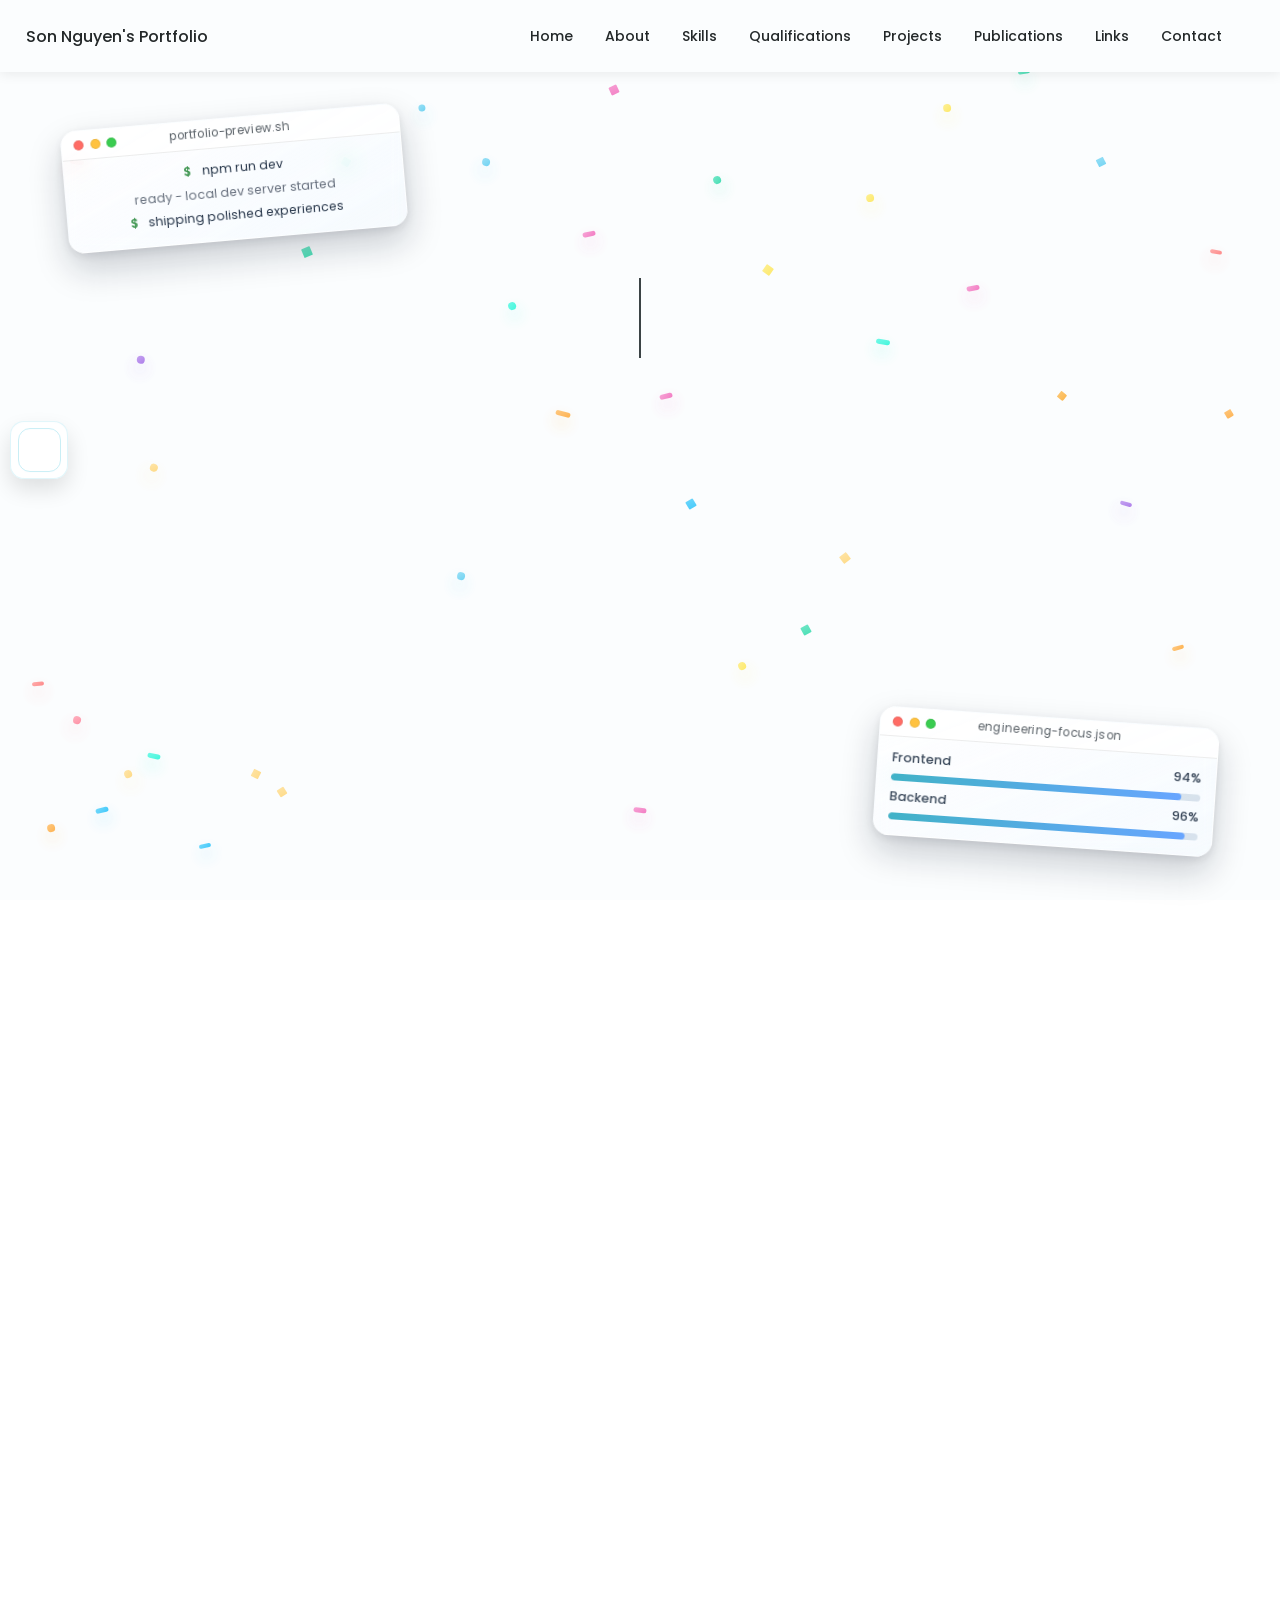
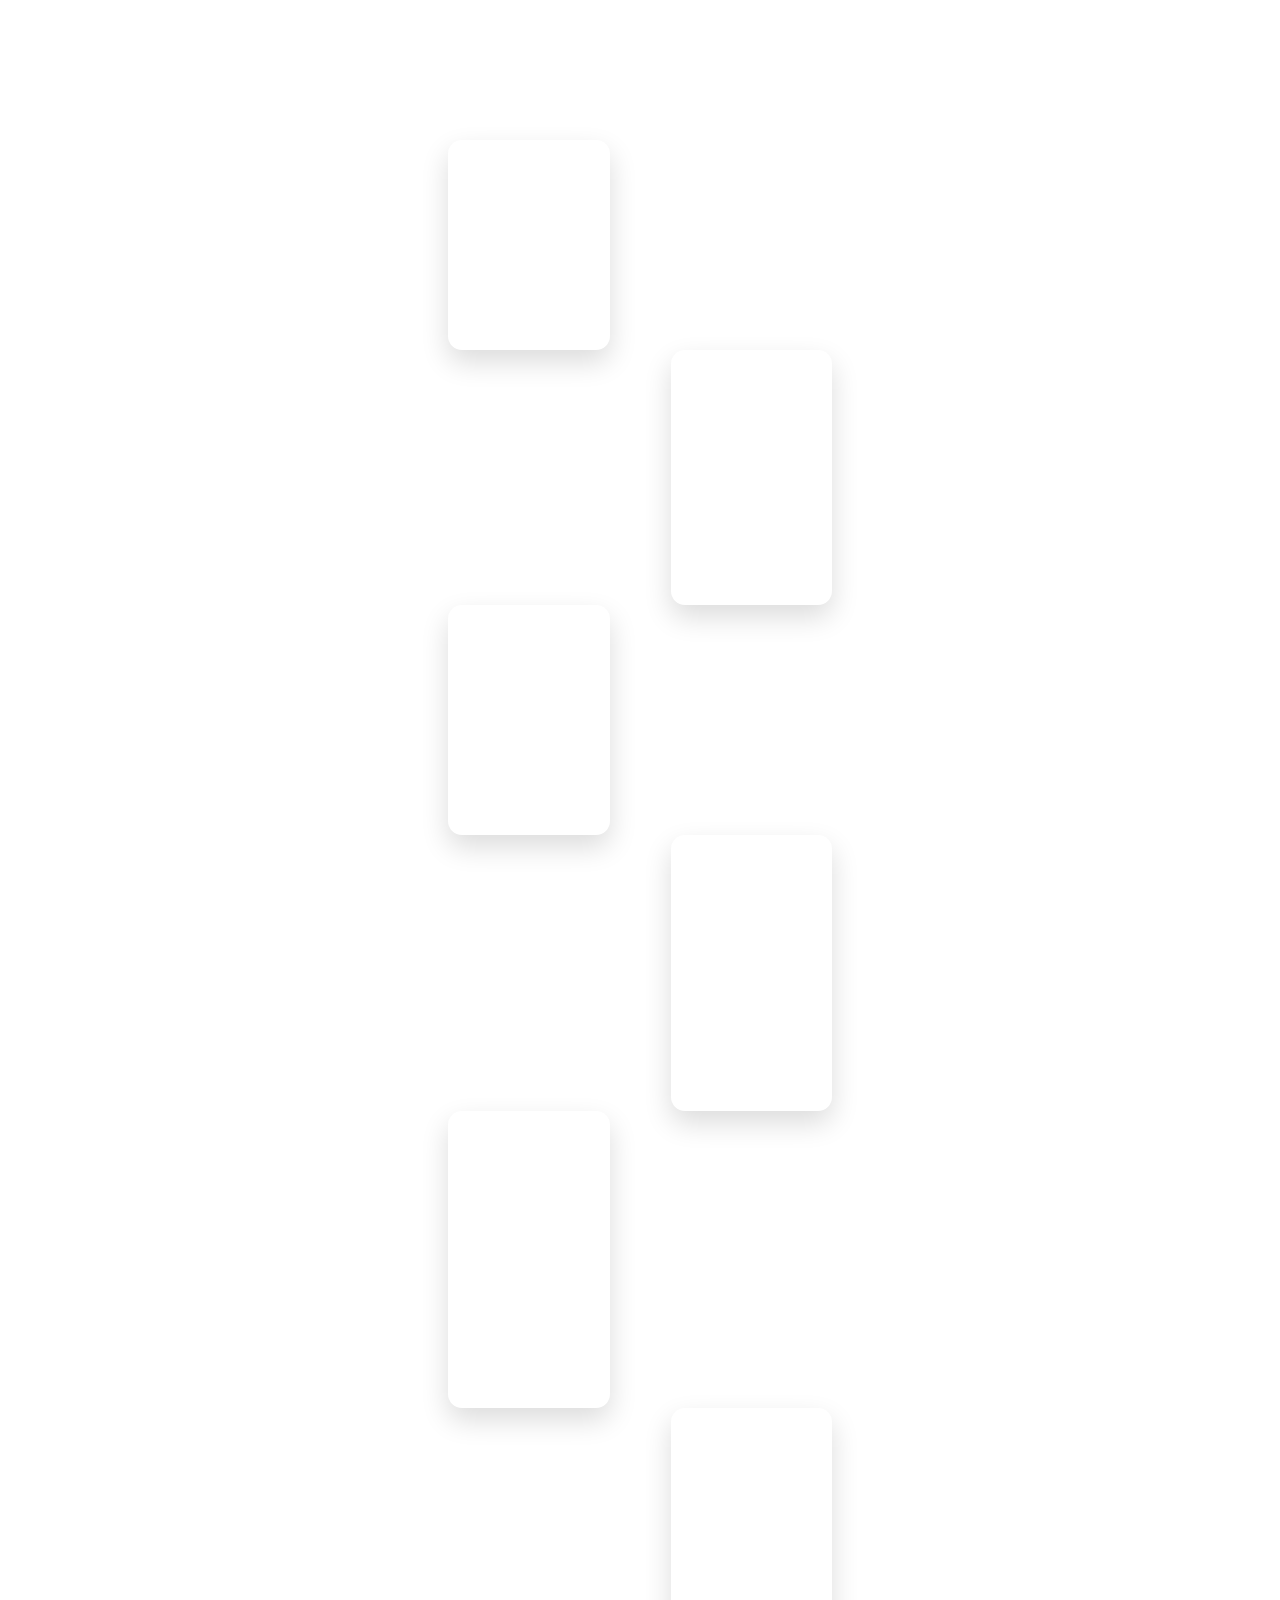
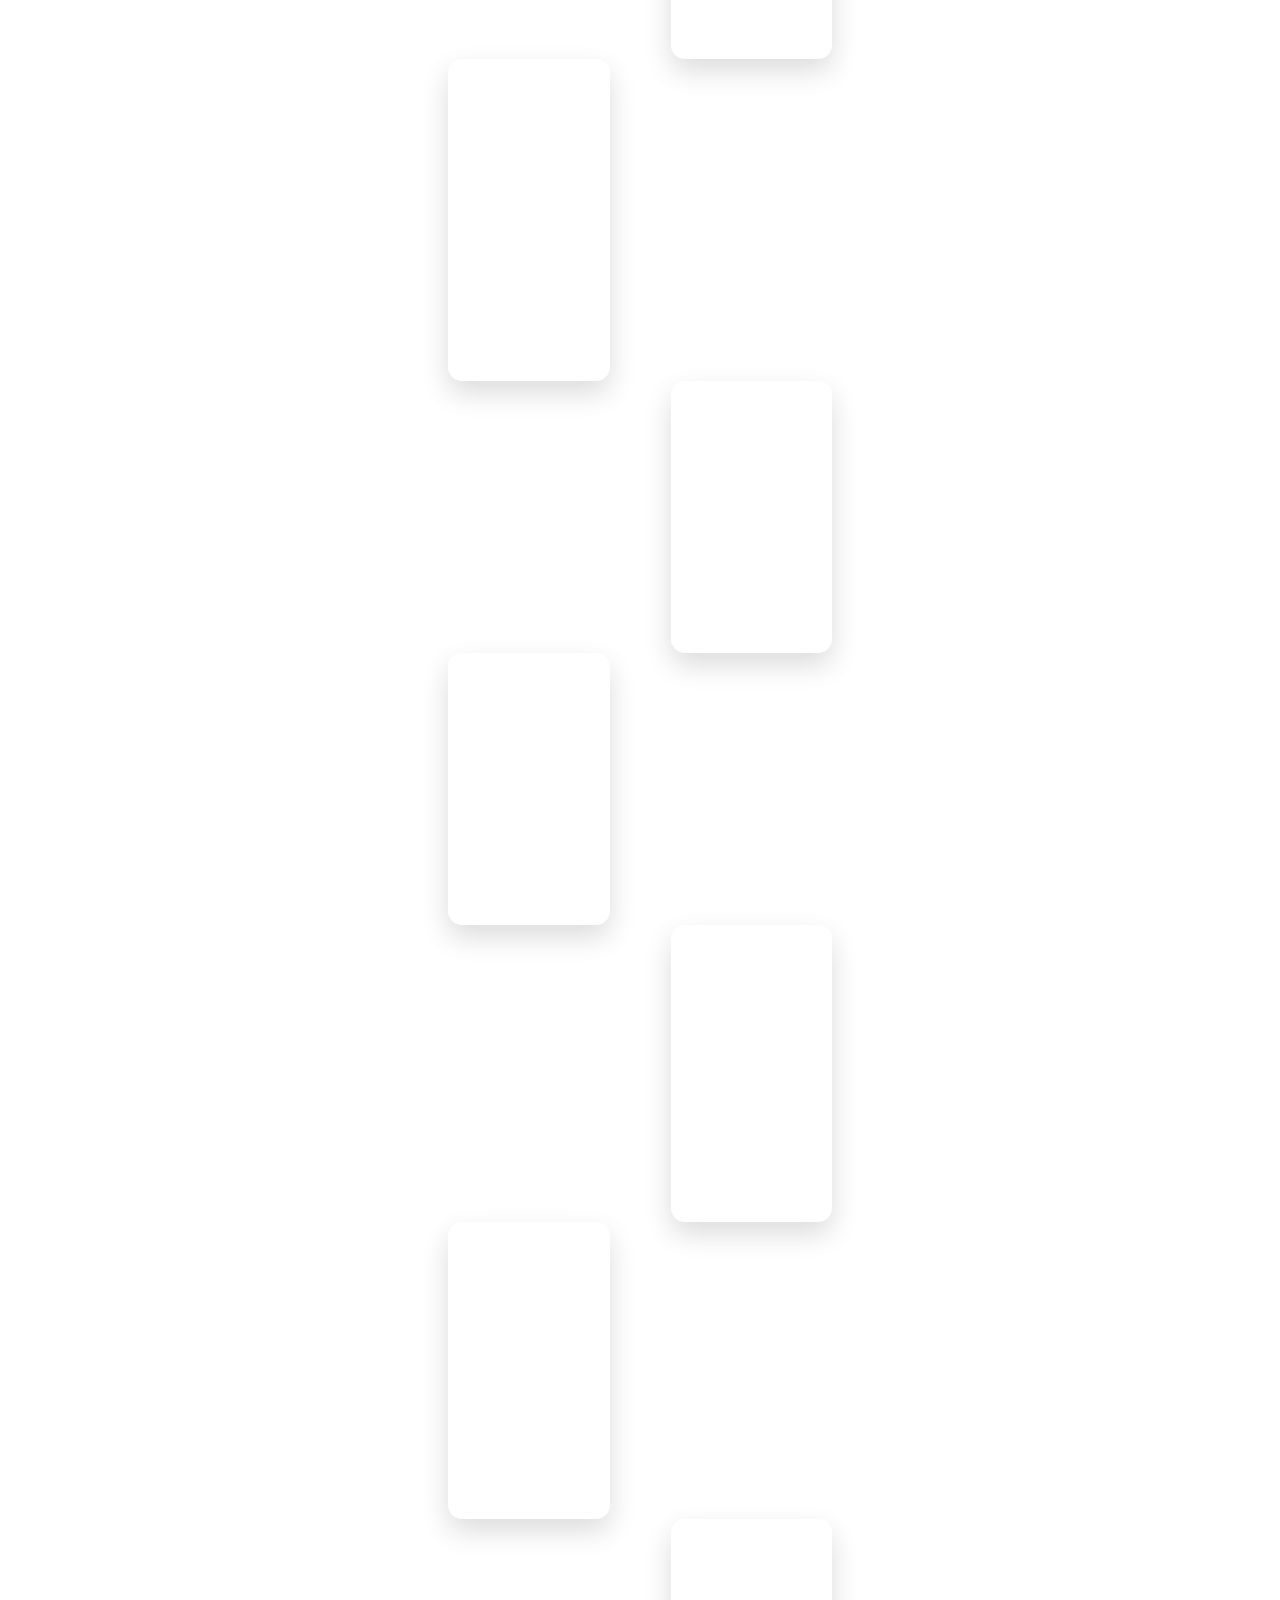
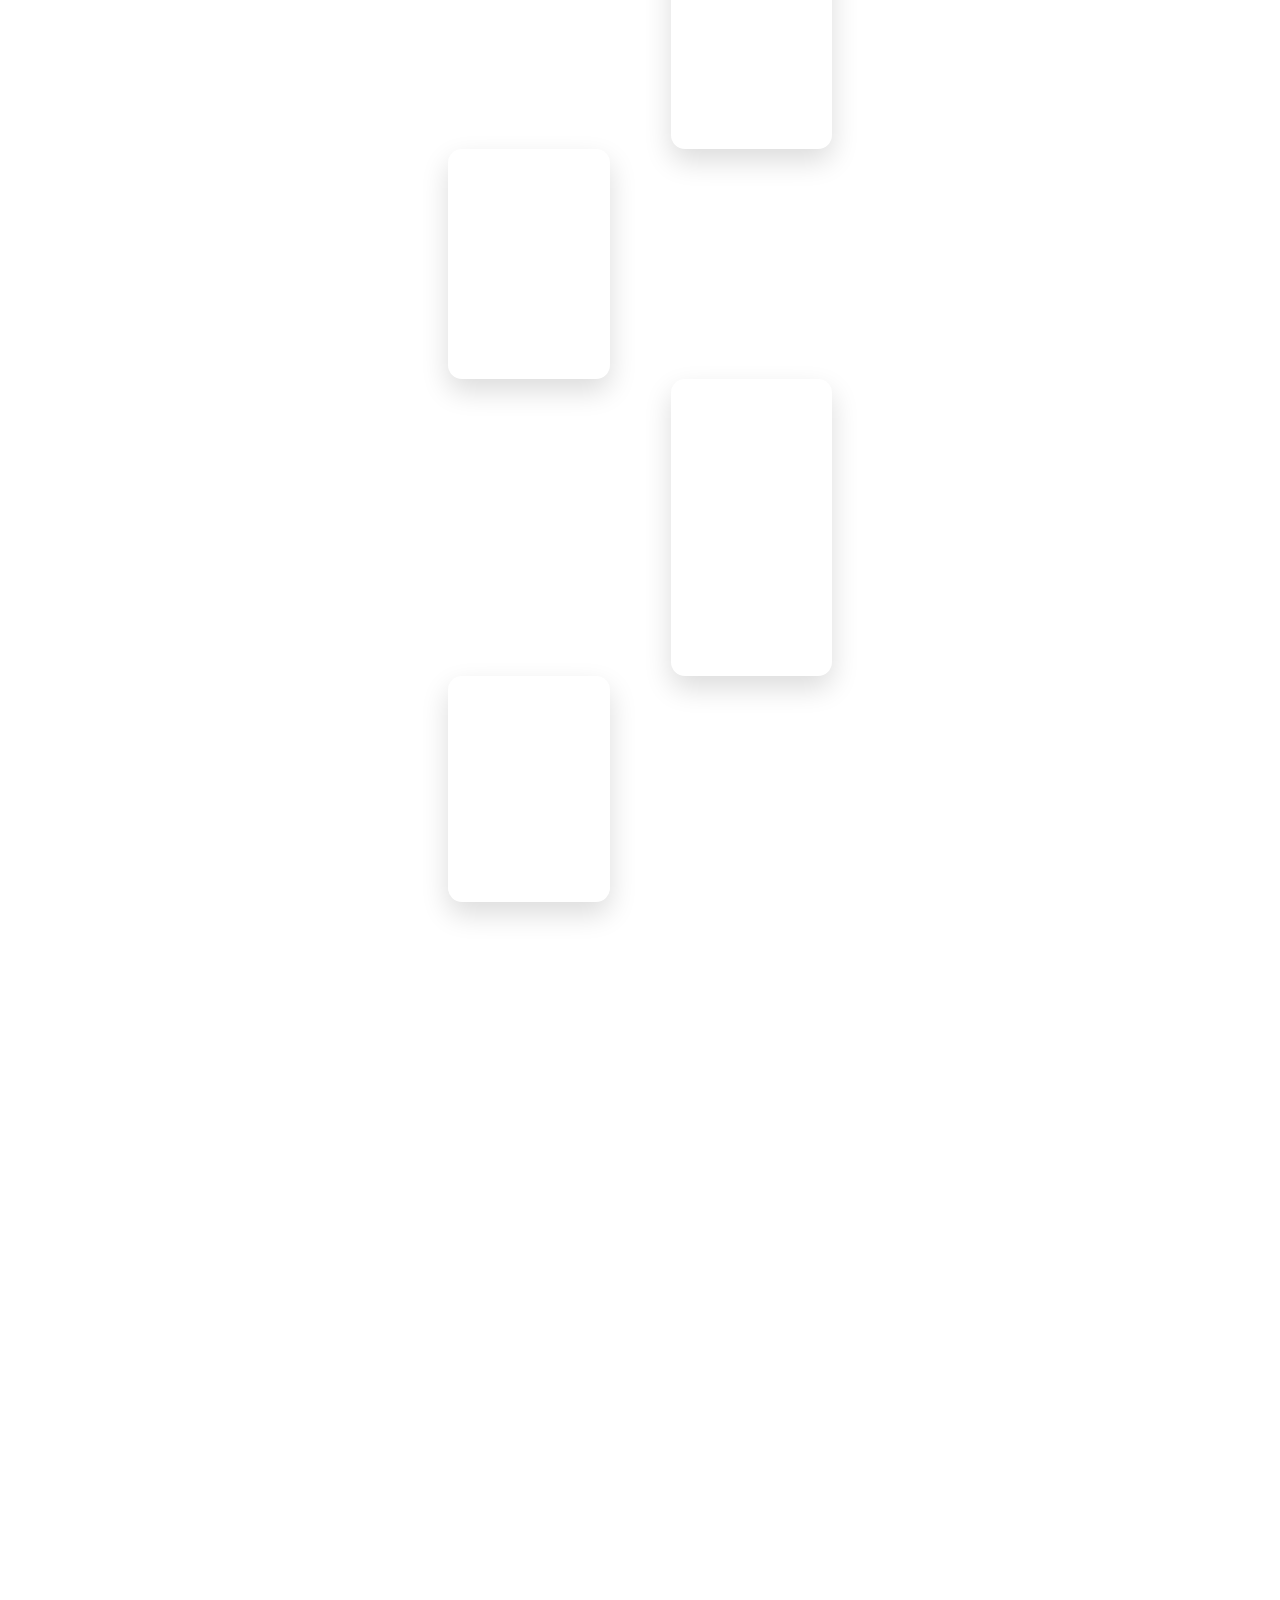
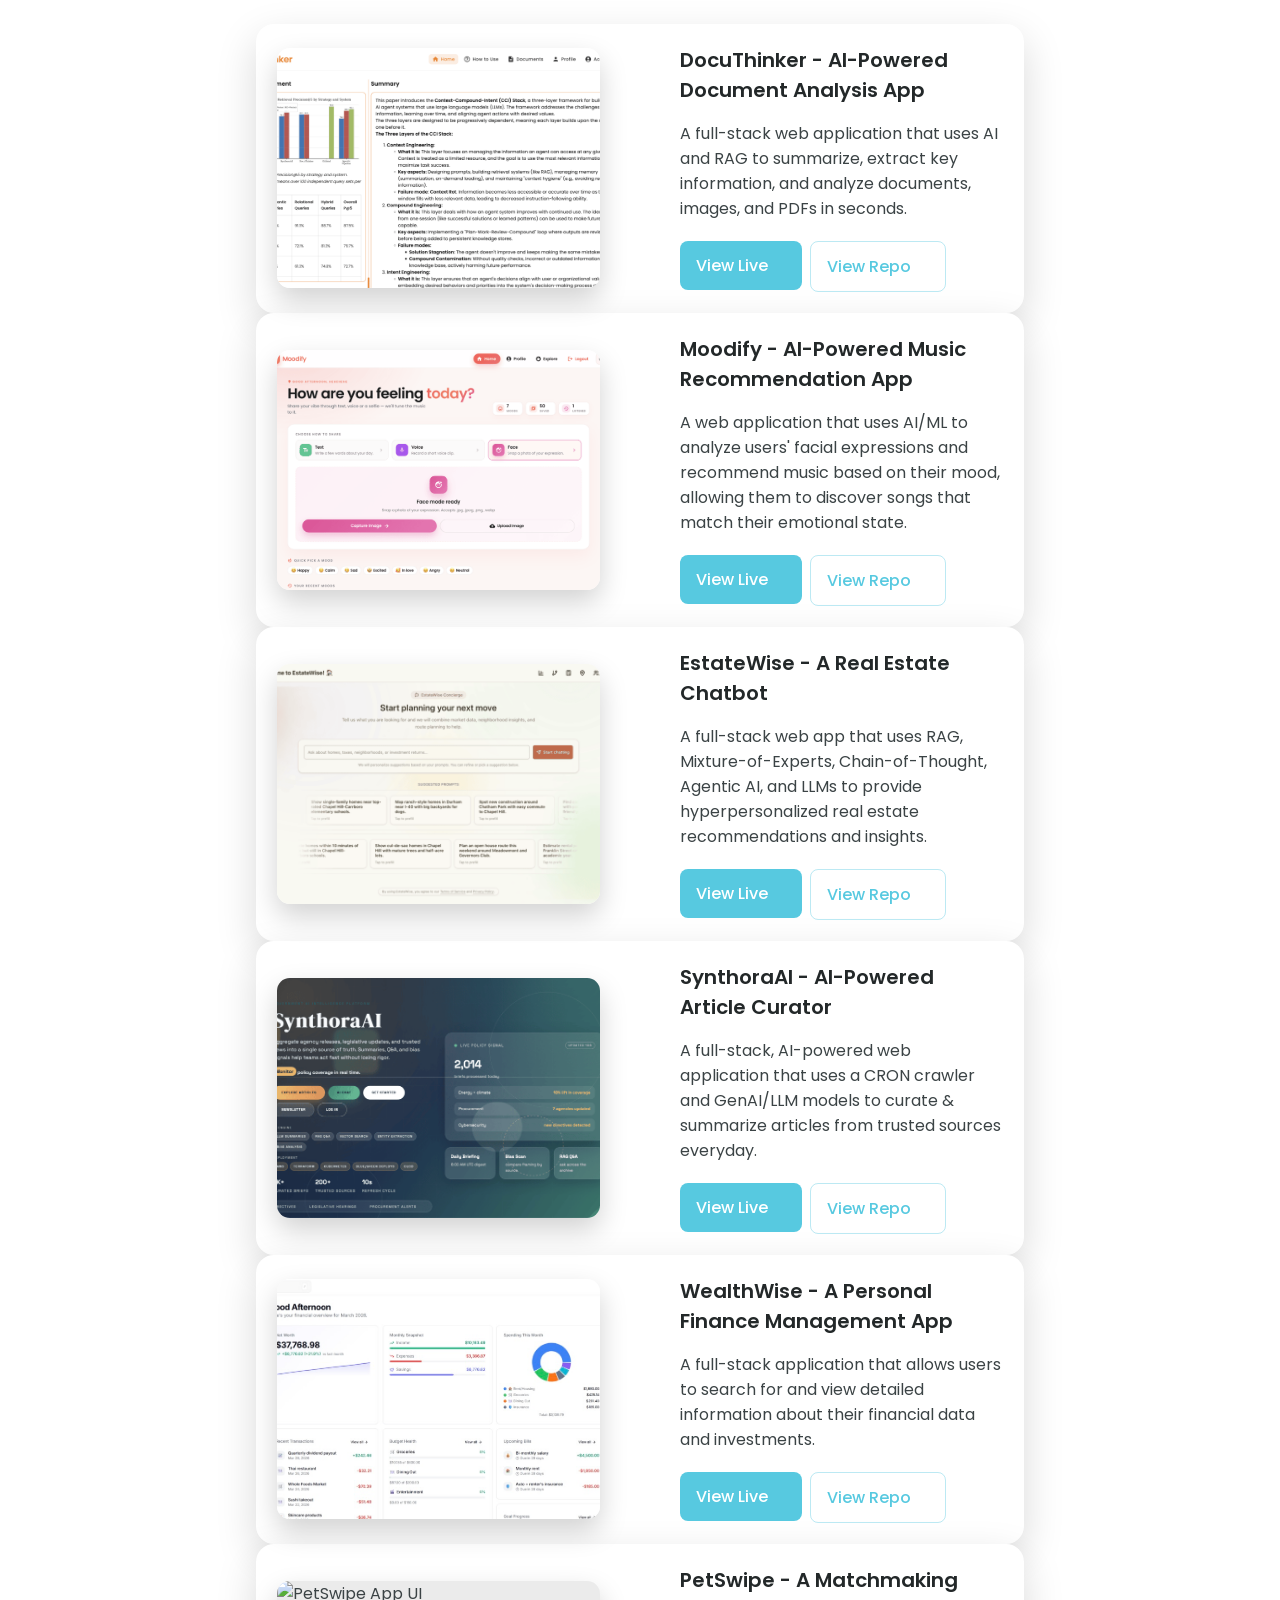
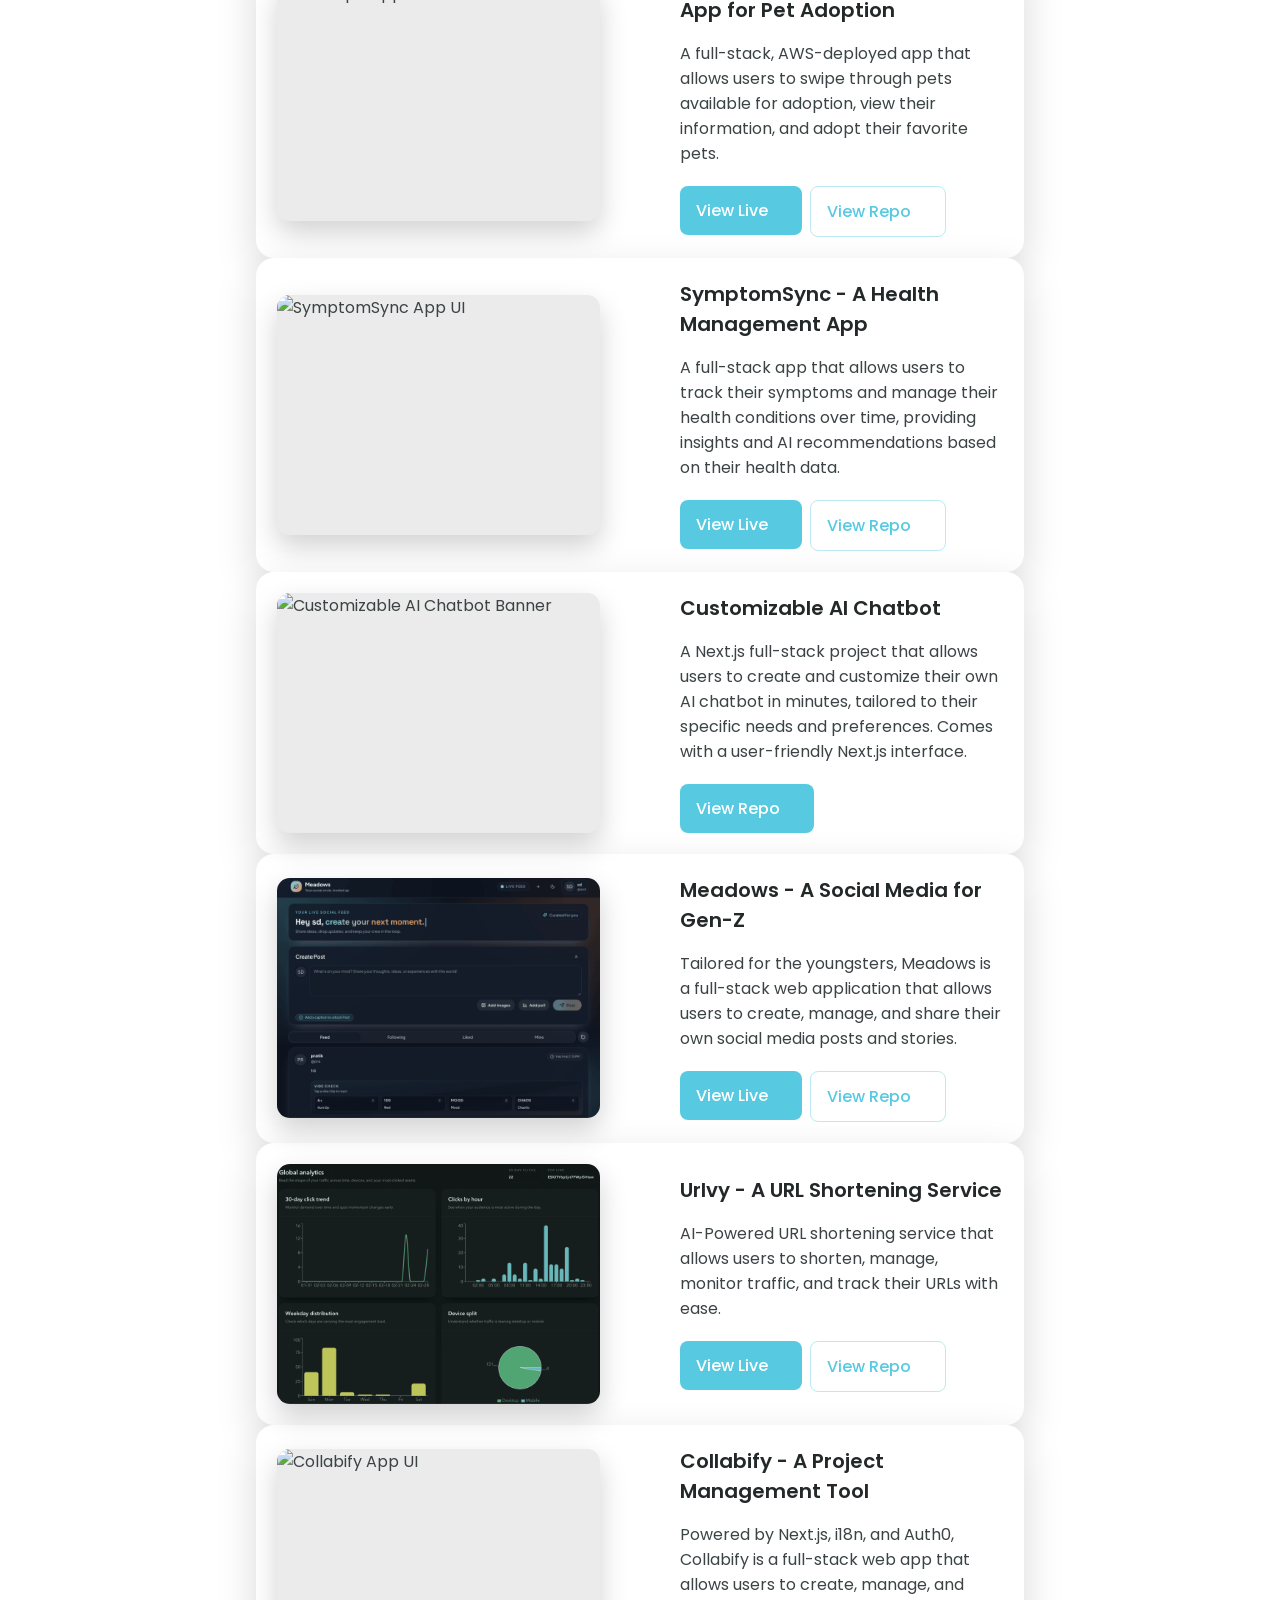
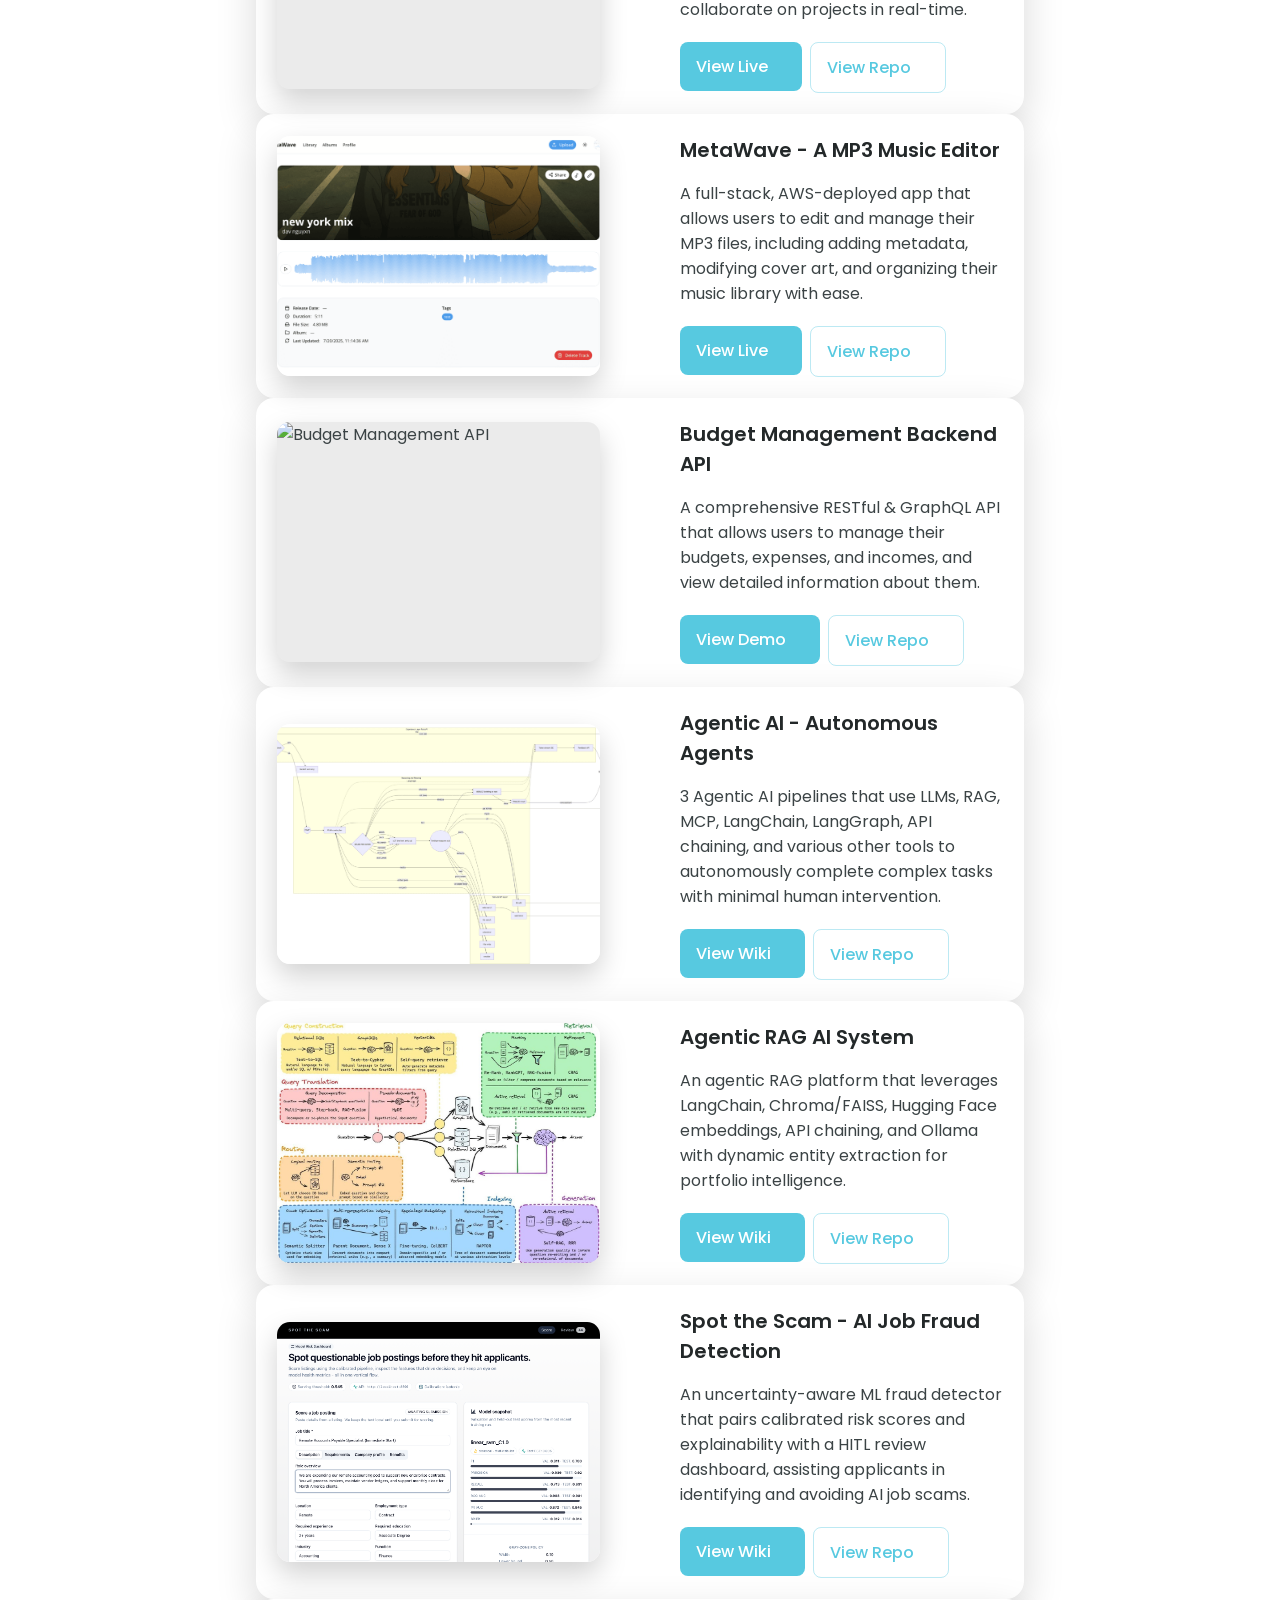
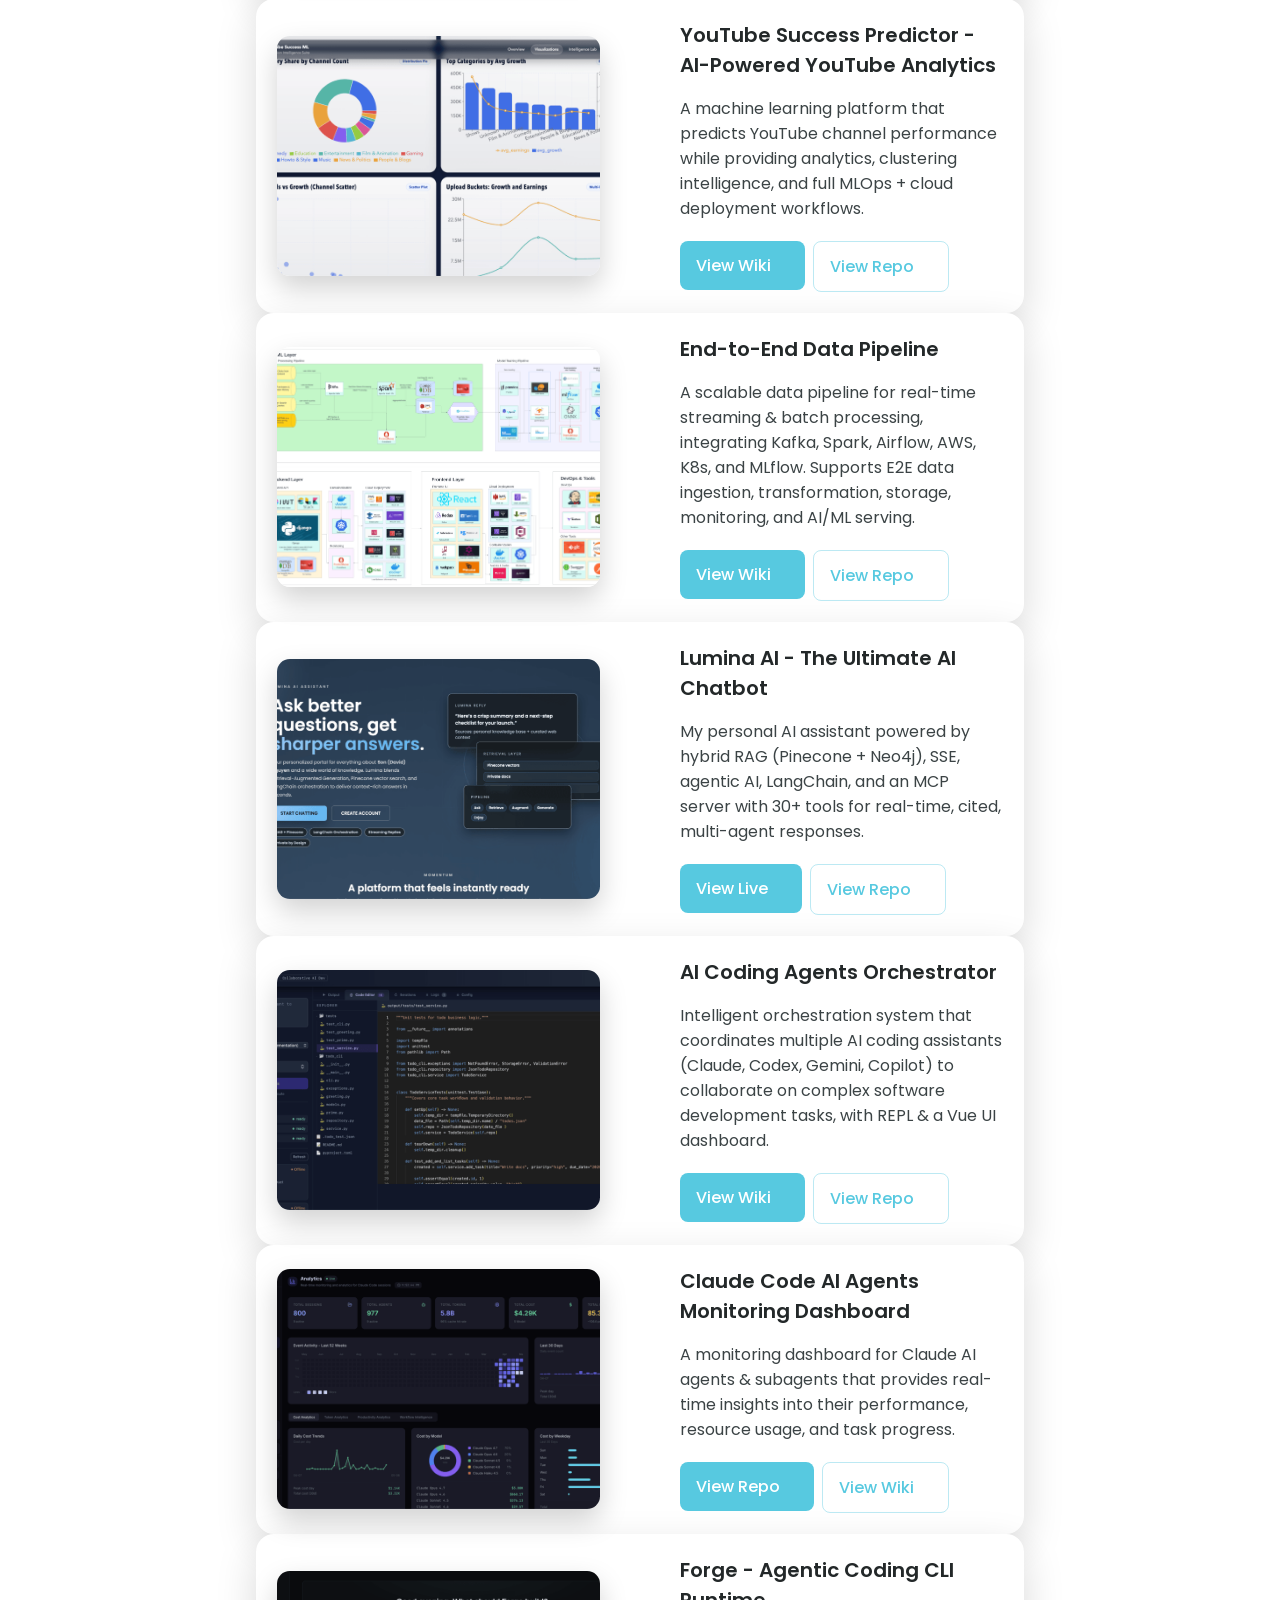
==== commit 80482c39: "Update: Enhance UI and Update Profile Information" ====
--- a/index.html
+++ b/index.html
@@ -147,9 +147,9 @@
             "name": "Son Nguyen Hoang",
             "url": "https://sonnguyenhoang.com/",
             "image": "https://sonnguyenhoang.com/utils/image.webp",
-            "jobTitle": "Software Engineer",
-            "description": "Software engineer specializing in full-stack development, AI systems, cloud architecture, and production-grade web applications.",
-            "worksFor": { "@id": "https://sonnguyenhoang.com/#about" },
+            "jobTitle": "Software Engineer - Infra",
+            "description": "Software engineer specializing in infrastructure, reliability, full-stack development, AI systems, and production-grade web applications.",
+            "worksFor": { "@type": "Organization", "name": "TikTok", "url": "https://www.tiktok.com" },
             "telephone": "+1-413-437-6759",
             "email": "mailto:hoangson091104@gmail.com",
             "knowsAbout": [
@@ -1279,7 +1279,7 @@
           <div class="about__data scroll-animation">
             <p class="about__description scroll-animation">
               Hello, world 👋 ! I'm a Computer Science & Economics graduate at UNC-Chapel Hill, with a minor in Data Science, currently working as a
-              full-time Software Engineer at Matroid. I'm passionate about building impactful, real-world software and always looking to grow both
+              full-time Software Engineer at TikTok. I'm passionate about building impactful, real-world software and always looking to grow both
               technically and professionally. I consider myself an outgoing, hard-working, and collaborative individual who thrives in a team
               environment. 🌟
             </p>
@@ -1294,7 +1294,7 @@
                 <span class="about__info-name scroll-animation"> Completed<br />certificates </span>
               </div>
               <div class="about__item" style="cursor: pointer">
-                <span class="about__info-title scroll-animation">06</span>
+                <span class="about__info-title scroll-animation">07</span>
                 <span class="about__info-name scroll-animation"> Companies<br />worked </span>
               </div>
             </div>
@@ -1699,6 +1699,15 @@
                     </div>
                     <div class="skills__bar">
                       <span class="skills__percentage skills__wordpress"></span>
+                    </div>
+                  </div>
+                  <div class="skills__data">
+                    <div class="skills__titles">
+                      <h3 class="skills__name">BullMQ</h3>
+                      <span class="skills__number">90%</span>
+                    </div>
+                    <div class="skills__bar">
+                      <span class="skills__percentage skills__office"></span>
                     </div>
                   </div>
                   <div class="skills__data">
@@ -3946,14 +3955,69 @@
               <!--==================== QUALIFICATION 1 ====================-->
               <div class="qualification__data">
                 <div>
+                  <img src="./logos/tiktok.png" alt="TikTok logo" class="qualification__logo scroll-animation" />
+                  <h3 class="qualification__title scroll-animation">Software Engineer - Infra</h3>
+                  <span class="qualification__subtitle scroll-animation" style="margin-bottom: 5px; margin-top: 5px">
+                    <a href="https://www.tiktok.com" style="color: inherit" class="scroll-animation" target="_blank">TikTok</a>
+                  </span>
+                  <div class="qualification__calendar scroll-animation">
+                    <i class="uil uil-calendar-alt"></i>
+                    July 2026 - Present
+                  </div>
+                  <span class="button button--flex button--small button--link services__button scroll-animation" style="margin-top: 5px">
+                    View Details
+                    <i class="uil uil-arrow-right button__icon"></i>
+                  </span>
+                  <div class="services__modal">
+                    <div class="services__modal-content">
+                      <h4 style="margin-bottom: 0" class="services__modal-title">TikTok</h4>
+                      <h5 class="services__modal-subtitle">San Jose, California, USA (On-site, Full-time)</h5>
+                      <br />
+                      <i class="uil uil-times services__modal-close"></i>
+
+                      <ul class="services__modal-services grid" style="overflow-x: auto">
+                        <li class="services__modal-service">
+                          <i class="uil uil-check-circle services__modal-icon"></i>
+                          <p>
+                            Building and operating large-scale <strong>infrastructure and reliability</strong> systems that keep TikTok's production
+                            services healthy, observable, and resilient.
+                          </p>
+                        </li>
+                        <li class="services__modal-service">
+                          <i class="uil uil-check-circle services__modal-icon"></i>
+                          <p>
+                            Partnering across engineering teams to improve service reliability, capacity planning, incident response, and
+                            infrastructure automation at global scale.
+                          </p>
+                        </li>
+                      </ul>
+                    </div>
+                  </div>
+                </div>
+
+                <div class="scroll-animation">
+                  <span class="qualification__rounder"></span>
+                  <span class="qualification__line"></span>
+                </div>
+              </div>
+
+              <!--==================== QUALIFICATION 1 ====================-->
+              <div class="qualification__data">
+                <div></div>
+                <div class="scroll-animation">
+                  <span class="qualification__rounder"></span>
+                  <span class="qualification__line"></span>
+                </div>
+
+                <div>
                   <img src="./logos/matroid.jpeg" alt="Matroid logo" class="qualification__logo scroll-animation" />
-                  <h3 class="qualification__title scroll-animation">Software Engineer</h3>
+                  <h3 class="qualification__title scroll-animation">Software Engineer - Product</h3>
                   <span class="qualification__subtitle scroll-animation" style="margin-bottom: 5px; margin-top: 5px">
                     <a href="https://www.matroid.com" style="color: inherit" class="scroll-animation" target="_blank">Matroid</a>
                   </span>
                   <div class="qualification__calendar scroll-animation">
                     <i class="uil uil-calendar-alt"></i>
-                    May 2026 - Present
+                    May 2026 – July 2026
                   </div>
                   <span class="button button--flex button--small button--link services__button scroll-animation" style="margin-top: 5px">
                     View Details
@@ -3970,36 +4034,115 @@
                         <li class="services__modal-service">
                           <i class="uil uil-check-circle services__modal-icon"></i>
                           <p>
-                            Building and shipping <strong>computer vision</strong> products on Matroid's platform for creating, training, and
-                            deploying visual AI detectors at scale.
-                          </p>
-                        </li>
-                        <li class="services__modal-service">
-                          <i class="uil uil-check-circle services__modal-icon"></i>
-                          <p>
-                            Developing full-stack features across the detection pipeline, from model training interfaces to real-time video and image
-                            analysis workflows.
+                            Designed and shipped Matroid's <strong>agentic AI foundation from scratch</strong>. The platform previously had
+                            <strong>0%</strong> agentic capability. The new stack includes <strong>100+ tools</strong>, multi-step planning, tool
+                            routing, guardrails, and a model-agnostic harness for cloud and on-prem / local-only LLMs, including a
+                            <strong>100%</strong> air-gapped path.
+                          </p>
+                        </li>
+                        <li class="services__modal-service">
+                          <i class="uil uil-check-circle services__modal-icon"></i>
+                          <p>
+                            Shipped the platform's first agentic products. <strong>Natural-language video analysis</strong> returns answers with
+                            evidence frames and cuts time-to-insight by about <strong>70–90%</strong>. An <strong>action chatbot</strong> creates,
+                            trains, and attaches detectors through natural language, reducing setup screens by about <strong>85–95%</strong> and setup
+                            time by about <strong>80–90%</strong> (roughly <strong>45–90 min down to 3–8 min</strong>).
+                          </p>
+                        </li>
+                        <li class="services__modal-service">
+                          <i class="uil uil-check-circle services__modal-icon"></i>
+                          <p>
+                            Added a new <strong>vision-language detector</strong> class with yes/no and multiclass modes that use natural-language
+                            reasoning. These detectors plug into live stream monitoring and make Q&amp;A-style semantic detectors available about
+                            <strong>90%+</strong> faster than training from scratch.
+                          </p>
+                        </li>
+                        <li class="services__modal-service">
+                          <i class="uil uil-check-circle services__modal-icon"></i>
+                          <p>
+                            Built a <strong>VLM benchmarking harness</strong> over about <strong>10,000 images</strong>. It tracks
+                            <strong>8+</strong> metrics such as accuracy, precision, recall, F1, and latency. Periodic and on-change runs catch an
+                            estimated <strong>60–80%</strong> of prompt and config regressions before production.
+                          </p>
+                        </li>
+                        <li class="services__modal-service">
+                          <i class="uil uil-check-circle services__modal-icon"></i>
+                          <p>
+                            Shipped <strong>Auto Annotate</strong> with <strong>3 modes</strong>: foundation-model labeling, reuse of existing
+                            detectors, and few-shot classification. On suitable workloads, this cuts dataset labeling effort by about
+                            <strong>75–95%</strong>.
+                          </p>
+                        </li>
+                        <li class="services__modal-service">
+                          <i class="uil uil-check-circle services__modal-icon"></i>
+                          <p>
+                            Improved <strong>search / try-your-detector</strong> for uploaded video, live streams, and webcam across
+                            <strong>4+</strong> detector families. Configurable inference FPS and adaptive rate control under GPU limits make
+                            validation about <strong>50–70%</strong> faster and cut hard failures under resource pressure by about
+                            <strong>35–55%</strong>.
+                          </p>
+                        </li>
+                        <li class="services__modal-service">
+                          <i class="uil uil-check-circle services__modal-icon"></i>
+                          <p>
+                            Built a production <strong>MCP server</strong> with <strong>100+ tools</strong>, token and OAuth auth, and Streamable
+                            HTTP. This took the platform from <strong>0% to 100%</strong> operable by external AI assistants such as Claude, ChatGPT,
+                            Cursor, and Copilot. Matroid's own agentic features are the first-party consumer.
+                          </p>
+                        </li>
+                        <li class="services__modal-service">
+                          <i class="uil uil-check-circle services__modal-icon"></i>
+                          <p>
+                            Shipped UX and platform improvements across the product. Detection toggles cut view clutter by about
+                            <strong>30–50%</strong>. Bookmarks make important detections about <strong>40–60%</strong> faster to revisit.
+                            Datetime-range stream downloads with overlays speed evidence export by about <strong>50–70%</strong>. Feedback and
+                            correction flows roughly <strong>2–3×</strong> completion. OpenAPI upgrades speed API integration by about
+                            <strong>40–60%</strong>. Hardened WebSocket notifications cut missed or late alerts by about <strong>25–40%</strong>.
+                            Monitoring-creation approval for constrained deployments reduces oversubscribed placements by about
+                            <strong>40–70%</strong>.
+                          </p>
+                        </li>
+                        <li class="services__modal-service">
+                          <i class="uil uil-check-circle services__modal-icon"></i>
+                          <p>
+                            Improved backend GPU task placement for about <strong>15–30%</strong> better utilization on targeted workloads. Drove
+                            Sentry-based triage that cut recurring error signatures on owned surfaces by an estimated <strong>20–35%</strong>. Shipped
+                            about <strong>40–55</strong> new or extended REST endpoints across features.
+                          </p>
+                        </li>
+                        <li class="services__modal-service">
+                          <i class="uil uil-check-circle services__modal-icon"></i>
+                          <p>
+                            Accelerated internal AI adoption with a multi-layer Claude Code / Cursor plugin (shared core plus team overlays), agent
+                            docs, and tech talks. Estimated impact includes about <strong>30–50%</strong> less prompting toil,
+                            <strong>25–45%</strong> faster debugging, and about <strong>2×</strong> intentional AI-assisted workflow usage among
+                            attendees.
+                          </p>
+                        </li>
+                        <li class="services__modal-service">
+                          <i class="uil uil-check-circle services__modal-icon"></i>
+                          <p>
+                            Owned features <strong>end-to-end</strong> across React/Antd UX, Express/Node/Python APIs, job queues and schedulers, and
+                            CV/ML serving infra. About <strong>60–80%</strong> of shipped features spanned frontend, backend, and ML/infra, with
+                            careful UX for non-technical customers.
+                          </p>
+                        </li>
+                        <li class="services__modal-service">
+                          <i class="uil uil-check-circle services__modal-icon"></i>
+                          <p>
+                            <strong>Tech Stack:</strong> TypeScript, JavaScript, Python, Go, React, Ant Design, Express, OpenAPI, BullMQ, Redis,
+                            Kafka, protobuf, gRPC, Docker, k3s/k8s, Helm, NVIDIA Triton, TensorRT-LLM, Deepstream, Jetson, WebSockets, WebRTC,
+                            Prometheus, Grafana, Loki, Sentry, OpenTelemetry, pytest, Jest, React Testing Library, MCP, VLMs, SAM, DINOv3, SigLIP2.
                           </p>
                         </li>
                       </ul>
                     </div>
                   </div>
-                </div>
-
-                <div class="scroll-animation">
-                  <span class="qualification__rounder"></span>
-                  <span class="qualification__line"></span>
                 </div>
               </div>
 
               <!--==================== QUALIFICATION 1 ====================-->
               <div class="qualification__data">
-                <div></div>
-                <div class="scroll-animation">
-                  <span class="qualification__rounder"></span>
-                  <span class="qualification__line"></span>
-                </div>
-
                 <div>
                   <img src="./logos/lexisnexis.png" alt="LexisNexis logo" class="qualification__logo scroll-animation" />
                   <h3 class="qualification__title scroll-animation">Software Engineer III</h3>
@@ -4089,10 +4232,21 @@
                     </div>
                   </div>
                 </div>
+
+                <div class="scroll-animation">
+                  <span class="qualification__rounder"></span>
+                  <span class="qualification__line"></span>
+                </div>
               </div>
 
               <!--==================== QUALIFICATION 1 ====================-->
               <div class="qualification__data">
+                <div></div>
+                <div class="scroll-animation">
+                  <span class="qualification__rounder"></span>
+                  <span class="qualification__line"></span>
+                </div>
+
                 <div>
                   <img src="./logos/toshiba.jpeg" alt="Toshiba logo" class="qualification__logo scroll-animation" />
                   <h3 class="qualification__title scroll-animation">AI Engineer / Software Engineer Intern</h3>
@@ -4205,21 +4359,10 @@
                     </div>
                   </div>
                 </div>
-
-                <div class="scroll-animation">
-                  <span class="qualification__rounder"></span>
-                  <span class="qualification__line"></span>
-                </div>
               </div>
 
               <!--==================== QUALIFICATION 1 ====================-->
               <div class="qualification__data">
-                <div></div>
-                <div class="scroll-animation">
-                  <span class="qualification__rounder"></span>
-                  <span class="qualification__line"></span>
-                </div>
-
                 <div>
                   <img src="./logos/unc.png" alt="UNC logo" class="qualification__logo scroll-animation" />
                   <h3 class="qualification__title scroll-animation">COMP-426 Teaching Assistant</h3>
@@ -4286,10 +4429,21 @@
                     </div>
                   </div>
                 </div>
+
+                <div class="scroll-animation">
+                  <span class="qualification__rounder"></span>
+                  <span class="qualification__line"></span>
+                </div>
               </div>
 
               <!--==================== QUALIFICATION 1 ====================-->
               <div class="qualification__data">
+                <div></div>
+                <div class="scroll-animation">
+                  <span class="qualification__rounder"></span>
+                  <span class="qualification__line"></span>
+                </div>
+
                 <div>
                   <img src="./logos/frg.jpeg" alt="FRG logo" class="qualification__logo scroll-animation" />
                   <h3 class="qualification__title scroll-animation">Software Engineer Intern</h3>
@@ -4416,21 +4570,10 @@
                     </div>
                   </div>
                 </div>
-
-                <div class="scroll-animation">
-                  <span class="qualification__rounder"></span>
-                  <span class="qualification__line"></span>
-                </div>
               </div>
 
               <!--==================== QUALIFICATION 1 ====================-->
               <div class="qualification__data">
-                <div></div>
-                <div class="scroll-animation">
-                  <span class="qualification__rounder"></span>
-                  <span class="qualification__line"></span>
-                </div>
-
                 <div>
                   <img src="./logos/unc.png" alt="UNC logo" class="qualification__logo scroll-animation" />
                   <h3 class="qualification__title scroll-animation">Web Development Research Assistant</h3>
@@ -4521,10 +4664,21 @@
                     </div>
                   </div>
                 </div>
+
+                <div class="scroll-animation">
+                  <span class="qualification__rounder"></span>
+                  <span class="qualification__line"></span>
+                </div>
               </div>
 
               <!--==================== QUALIFICATION 1 (TCR) ====================-->
               <div class="qualification__data">
+                <div></div>
+                <div class="scroll-animation">
+                  <span class="qualification__rounder"></span>
+                  <span class="qualification__line"></span>
+                </div>
+
                 <div>
                   <img src="./logos/tcr.png" alt="TCR logo" class="qualification__logo scroll-animation" />
                   <h3 class="qualification__title scroll-animation">Software Engineer Intern</h3>
@@ -4592,21 +4746,10 @@
                     </div>
                   </div>
                 </div>
-
-                <div class="scroll-animation">
-                  <span class="qualification__rounder"></span>
-                  <span class="qualification__line"></span>
-                </div>
               </div>
 
               <!--==================== QUALIFICATION 1 ====================-->
               <div class="qualification__data">
-                <div></div>
-                <div class="scroll-animation">
-                  <span class="qualification__rounder"></span>
-                  <span class="qualification__line"></span>
-                </div>
-
                 <div>
                   <img src="./logos/unc.png" alt="UNC logo" class="qualification__logo scroll-animation" />
                   <h3 class="qualification__title scroll-animation">AI/ML Research Assistant</h3>
@@ -4683,10 +4826,21 @@
                     </div>
                   </div>
                 </div>
+
+                <div class="scroll-animation">
+                  <span class="qualification__rounder"></span>
+                  <span class="qualification__line"></span>
+                </div>
               </div>
 
               <!--==================== QUALIFICATION 1 - Web Development Class TA ====================-->
               <div class="qualification__data">
+                <div></div>
+                <div class="scroll-animation">
+                  <span class="qualification__rounder"></span>
+                  <span class="qualification__line"></span>
+                </div>
+
                 <div>
                   <img src="./logos/unc.png" alt="UNC logo" class="qualification__logo scroll-animation" />
                   <h3 class="qualification__title scroll-animation">COMP-126 Teaching Assistant</h3>
@@ -4762,21 +4916,10 @@
                     </div>
                   </div>
                 </div>
-
-                <div class="scroll-animation">
-                  <span class="qualification__rounder"></span>
-                  <span class="qualification__line"></span>
-                </div>
               </div>
 
               <!--==================== QUALIFICATION 1 ====================-->
               <div class="qualification__data">
-                <div></div>
-                <div class="scroll-animation">
-                  <span class="qualification__rounder"></span>
-                  <span class="qualification__line"></span>
-                </div>
-
                 <div>
                   <img src="./logos/unc.png" alt="UNC logo" class="qualification__logo scroll-animation" />
                   <h3 class="qualification__title scroll-animation">COMP-210 Learning Assistant</h3>
@@ -4856,10 +4999,21 @@
                     </div>
                   </div>
                 </div>
+
+                <div class="scroll-animation">
+                  <span class="qualification__rounder"></span>
+                  <span class="qualification__line"></span>
+                </div>
               </div>
 
               <!--==================== QUALIFICATION 1 ====================-->
               <div class="qualification__data">
+                <div></div>
+                <div class="scroll-animation">
+                  <span class="qualification__rounder"></span>
+                  <span class="qualification__line"></span>
+                </div>
+
                 <div>
                   <img src="./logos/fpt.png" alt="FPT logo" class="qualification__logo scroll-animation" />
                   <h3 class="qualification__title scroll-animation">Software Engineer Intern</h3>
@@ -4935,21 +5089,10 @@
                     </div>
                   </div>
                 </div>
-
-                <div class="scroll-animation">
-                  <span class="qualification__rounder"></span>
-                  <span class="qualification__line"></span>
-                </div>
               </div>
 
               <!--==================== QUALIFICATION 3 ====================-->
               <div class="qualification__data">
-                <div></div>
-                <div class="scroll-animation">
-                  <span class="qualification__rounder"></span>
-                  <span class="qualification__line"></span>
-                </div>
-
                 <div>
                   <img src="./logos/vng.png" alt="VNG logo" class="qualification__logo scroll-animation" />
                   <h3 class="qualification__title scroll-animation">Software Engineer Intern</h3>
@@ -5014,10 +5157,21 @@
                     </div>
                   </div>
                 </div>
+
+                <div class="scroll-animation">
+                  <span class="qualification__rounder"></span>
+                  <span class="qualification__line"></span>
+                </div>
               </div>
 
               <!--==================== QUALIFICATION 4 ====================-->
               <div class="qualification__data">
+                <div></div>
+                <div class="scroll-animation">
+                  <span class="qualification__rounder"></span>
+                  <span class="qualification__line"></span>
+                </div>
+
                 <div>
                   <img src="./logos/cwru.png" alt="CWRU logo" class="qualification__logo scroll-animation" />
                   <h3 class="qualification__title scroll-animation">Data Analytics Research Assistant</h3>
@@ -5089,21 +5243,10 @@
                     </div>
                   </div>
                 </div>
-
-                <div class="scroll-animation">
-                  <span class="qualification__rounder"></span>
-                  <span class="qualification__line"></span>
-                </div>
               </div>
 
               <!--==================== QUALIFICATION 5 ====================-->
               <div class="qualification__data">
-                <div></div>
-                <div class="scroll-animation">
-                  <span class="qualification__rounder"></span>
-                  <span class="qualification__line"></span>
-                </div>
-
                 <div>
                   <img src="./logos/huonghua.jpeg" alt="Huong Hua logo" class="qualification__logo scroll-animation" />
                   <h3 class="qualification__title scroll-animation">IT Intern</h3>
@@ -5209,6 +5352,11 @@
                       </ul>
                     </div>
                   </div>
+                </div>
+
+                <div class="scroll-animation">
+                  <span class="qualification__rounder"></span>
+                  <span class="qualification__line"></span>
                 </div>
               </div>
             </div>
@@ -6926,6 +7074,7 @@
             <span class="marquee-chip marquee-chip--brand" style="--chip-c: #4169e1">PostgreSQL</span>
             <span class="marquee-chip marquee-chip--brand" style="--chip-c: #47a248">MongoDB</span>
             <span class="marquee-chip marquee-chip--brand" style="--chip-c: #dc382d">Redis</span>
+            <span class="marquee-chip marquee-chip--brand" style="--chip-c: #d32f2f">BullMQ</span>
             <span class="marquee-chip marquee-chip--brand" style="--chip-c: #0b7cff">Pinecone</span>
             <span class="marquee-chip marquee-chip--brand" style="--chip-c: #dc244c">Qdrant</span>
             <span class="marquee-chip marquee-chip--brand" style="--chip-c: #1cb97b">Weaviate</span>
@@ -6977,6 +7126,7 @@
             <span class="marquee-chip marquee-chip--brand" style="--chip-c: #4169e1" aria-hidden="true">PostgreSQL</span>
             <span class="marquee-chip marquee-chip--brand" style="--chip-c: #47a248" aria-hidden="true">MongoDB</span>
             <span class="marquee-chip marquee-chip--brand" style="--chip-c: #dc382d" aria-hidden="true">Redis</span>
+            <span class="marquee-chip marquee-chip--brand" style="--chip-c: #d32f2f" aria-hidden="true">BullMQ</span>
             <span class="marquee-chip marquee-chip--brand" style="--chip-c: #0b7cff" aria-hidden="true">Pinecone</span>
             <span class="marquee-chip marquee-chip--brand" style="--chip-c: #dc244c" aria-hidden="true">Qdrant</span>
             <span class="marquee-chip marquee-chip--brand" style="--chip-c: #1cb97b" aria-hidden="true">Weaviate</span>
@@ -7005,13 +7155,13 @@
         <!-- Row 3: Highlights & brand -->
         <div class="marquee-strip__row marquee-strip__row--forward marquee-strip__row--slow">
           <div class="marquee-strip__track">
-            <span class="marquee-chip marquee-chip--ghost"><i class="uil uil-award"></i>SWE III @ LexisNexis</span>
+            <span class="marquee-chip marquee-chip--ghost"><i class="uil uil-award"></i>SWE-Infra @ TikTok</span>
             <span class="marquee-chip marquee-chip--ghost"><i class="uil uil-graduation-cap"></i>UNC-CH CS &middot; 3.93 GPA</span>
             <span class="marquee-chip marquee-chip--ghost"><i class="uil uil-rocket"></i>60+ Projects Shipped</span>
-            <span class="marquee-chip marquee-chip--ghost"><i class="uil uil-users-alt"></i>Agentic AI Tiger Team</span>
+            <span class="marquee-chip marquee-chip--ghost"><i class="uil uil-eye"></i>CV Product @ Matroid</span>
             <span class="marquee-chip marquee-chip--ghost"><i class="uil uil-star"></i>Open Source First</span>
             <span class="marquee-chip marquee-chip--ghost"><i class="uil uil-github"></i>@hoangsonww</span>
-            <span class="marquee-chip marquee-chip--ghost"><i class="uil uil-location-point"></i>Chapel Hill &rarr; Palo Alto</span>
+            <span class="marquee-chip marquee-chip--ghost"><i class="uil uil-location-point"></i>Chapel Hill &rarr; San Jose</span>
             <span class="marquee-chip marquee-chip--ghost"><i class="uil uil-clock-three"></i>Async-First</span>
             <span class="marquee-chip marquee-chip--ghost"><i class="uil uil-flask"></i>Research &amp; Publications</span>
             <span class="marquee-chip marquee-chip--ghost"><i class="uil uil-lightbulb-alt"></i>Builder's Mindset</span>
@@ -7021,15 +7171,13 @@
             <span class="marquee-chip marquee-chip--ghost"><i class="uil uil-heart"></i>Context Engineering</span>
             <span class="marquee-chip marquee-chip--ghost"><i class="uil uil-globe"></i>Remote-Friendly</span>
             <!-- duplicate for seamless loop -->
-            <span class="marquee-chip marquee-chip--ghost" aria-hidden="true"><i class="uil uil-award"></i>SWE III @ LexisNexis</span>
+            <span class="marquee-chip marquee-chip--ghost" aria-hidden="true"><i class="uil uil-award"></i>SWE-Infra @ TikTok</span>
             <span class="marquee-chip marquee-chip--ghost" aria-hidden="true"><i class="uil uil-graduation-cap"></i>UNC-CH CS &middot; 3.93 GPA</span>
             <span class="marquee-chip marquee-chip--ghost" aria-hidden="true"><i class="uil uil-rocket"></i>60+ Projects Shipped</span>
-            <span class="marquee-chip marquee-chip--ghost" aria-hidden="true"><i class="uil uil-users-alt"></i>Agentic AI Tiger Team</span>
+            <span class="marquee-chip marquee-chip--ghost" aria-hidden="true"><i class="uil uil-eye"></i>CV Product @ Matroid</span>
             <span class="marquee-chip marquee-chip--ghost" aria-hidden="true"><i class="uil uil-star"></i>Open Source First</span>
             <span class="marquee-chip marquee-chip--ghost" aria-hidden="true"><i class="uil uil-github"></i>@hoangsonww</span>
-            <span class="marquee-chip marquee-chip--ghost" aria-hidden="true"
-              ><i class="uil uil-location-point"></i>Chapel Hill &rarr; San FranciscoBay Area</span
-            >
+            <span class="marquee-chip marquee-chip--ghost" aria-hidden="true"><i class="uil uil-location-point"></i>Chapel Hill &rarr; San Jose</span>
             <span class="marquee-chip marquee-chip--ghost" aria-hidden="true"><i class="uil uil-clock-three"></i>Async-First</span>
             <span class="marquee-chip marquee-chip--ghost" aria-hidden="true"><i class="uil uil-flask"></i>Research &amp; Publications</span>
             <span class="marquee-chip marquee-chip--ghost" aria-hidden="true"><i class="uil uil-lightbulb-alt"></i>Builder's Mindset</span>
@@ -7149,7 +7297,7 @@
                 >
                 <br />
                 <span class="contatc__subtitle"
-                  ><a style="color: inherit; text-decoration: none" href="mailto:snghoang@unc.edu">snghoang@unc.edu</a></span
+                  ><a style="color: inherit; text-decoration: none" href="mailto:nguyen.david@tiktok.com">nguyen.david@tiktok.com</a></span
                 >
               </div>
             </div>
@@ -7208,7 +7356,7 @@
         <div class="footer__container container grid">
           <div class="scroll-animation">
             <div style="font-weight: bold" class="footer__title">Son Nguyen</div>
-            <span class="footer__subtitle">Software Engineer</span>
+            <span class="footer__subtitle">Software Engineer - Infra @ TikTok</span>
           </div>
 
           <ul class="footer__links">
@@ -7550,7 +7698,13 @@
             { id: 'postcss', label: 'PostCSS', type: 'tech' },
             { id: 'materialui', label: 'MaterialUI', type: 'tech' },
             { id: 'shadcn', label: 'Shadcn UI', type: 'tech' },
+            { id: 'antd', label: 'Ant Design', type: 'tech' },
             { id: 'turborepo', label: 'Turborepo', type: 'tech' },
+            { id: 'threejs', label: 'Three.js', type: 'tech' },
+            { id: 'r3f', label: 'React Three Fiber', type: 'tech' },
+            { id: 'webgl', label: 'WebGL', type: 'tech' },
+            { id: 'htmlcss', label: 'HTML/CSS/SASS', type: 'tech' },
+            { id: 'microfrontends', label: 'Micro-Frontends', type: 'tech' },
 
             // Back-End
             { id: 'nodejs', label: 'Node.js', type: 'tech' },
@@ -7565,11 +7719,15 @@
             { id: 'grpc', label: 'gRPC', type: 'tech' },
             { id: 'kafka', label: 'Kafka', type: 'tech' },
             { id: 'rabbitmq', label: 'RabbitMQ', type: 'tech' },
+            { id: 'bullmq', label: 'BullMQ', type: 'tech' },
             { id: 'nginx', label: 'Nginx', type: 'tech' },
             { id: 'prisma', label: 'Prisma', type: 'tech' },
             { id: 'elasticsearch', label: 'Elasticsearch', type: 'tech' },
             { id: 'trpc', label: 'tRPC', type: 'tech' },
             { id: 'websockets', label: 'WebSockets', type: 'tech' },
+            { id: 'sse', label: 'SSE', type: 'tech' },
+            { id: 'rest', label: 'RESTful APIs', type: 'tech' },
+            { id: 'microservices', label: 'Micro-Services', type: 'tech' },
             { id: 'hibernate', label: 'Hibernate', type: 'tech' },
             { id: 'typeorm', label: 'TypeORM', type: 'tech' },
             { id: 'oauth', label: 'OAuth & JWT', type: 'tech' },
@@ -7583,6 +7741,7 @@
 
             // Testing & QA
             { id: 'jest', label: 'Jest', type: 'tech' },
+            { id: 'testinglibrary', label: 'Testing Library', type: 'tech' },
             { id: 'cypress', label: 'Cypress', type: 'tech' },
             { id: 'vitest', label: 'Vitest', type: 'tech' },
             { id: 'pytest', label: 'Pytest', type: 'tech' },
@@ -7607,11 +7766,14 @@
             { id: 'crewai', label: 'CrewAI', type: 'tech' },
             { id: 'mcp', label: 'MCP', type: 'tech' },
             { id: 'a2a', label: 'A2A', type: 'tech' },
+            { id: 'agenticai', label: 'Agentic AI', type: 'tech' },
             { id: 'faiss', label: 'FAISS', type: 'tech' },
             { id: 'rag', label: 'RAG', type: 'tech' },
             { id: 'sklearn', label: 'scikit-learn', type: 'tech' },
             { id: 'opencv', label: 'OpenCV', type: 'tech' },
             { id: 'transformers', label: 'Transformers', type: 'tech' },
+            { id: 'huggingface', label: 'Hugging Face', type: 'tech' },
+            { id: 'openai', label: 'OpenAI', type: 'tech' },
             { id: 'mlflow', label: 'MLflow', type: 'tech' },
             { id: 'wandb', label: 'W&B', type: 'tech' },
             { id: 'xgboost', label: 'XGBoost', type: 'tech' },
@@ -7635,6 +7797,7 @@
             { id: 'redis', label: 'Redis', type: 'tech' },
             { id: 'neo4j', label: 'Neo4j', type: 'tech' },
             { id: 'pinecone', label: 'Pinecone', type: 'tech' },
+            { id: 'qdrant', label: 'Qdrant', type: 'tech' },
             { id: 'weaviate', label: 'Weaviate', type: 'tech' },
             { id: 'chromadb', label: 'ChromaDB', type: 'tech' },
             { id: 'supabase', label: 'Supabase', type: 'tech' },
@@ -7680,6 +7843,7 @@
             { id: 'datadog', label: 'Datadog', type: 'tech' },
             { id: 'splunk', label: 'Splunk', type: 'tech' },
             { id: 'coralogix', label: 'Coralogix', type: 'tech' },
+            { id: 'sentry', label: 'Sentry', type: 'tech' },
             { id: 'linux', label: 'Linux', type: 'tech' },
             { id: 'wsl', label: 'WSL', type: 'tech' },
             { id: 'jira', label: 'Jira & Confluence', type: 'tech' },
@@ -7688,6 +7852,8 @@
             { id: 'tempo', label: 'Tempo', type: 'tech' },
             { id: 'buf', label: 'Buf', type: 'tech' },
             { id: 'cosign', label: 'Cosign', type: 'tech' },
+            { id: 'argorollouts', label: 'Argo Rollouts', type: 'tech' },
+            { id: 'bluegreen', label: 'Blue-Green / Canary', type: 'tech' },
 
             // Mobile
             { id: 'reactnative', label: 'React Native', type: 'tech' },
@@ -7752,7 +7918,13 @@
             { source: 'postcss', target: 'frontend' },
             { source: 'materialui', target: 'frontend' },
             { source: 'shadcn', target: 'frontend' },
+            { source: 'antd', target: 'frontend' },
             { source: 'turborepo', target: 'frontend' },
+            { source: 'threejs', target: 'frontend' },
+            { source: 'r3f', target: 'frontend' },
+            { source: 'webgl', target: 'frontend' },
+            { source: 'htmlcss', target: 'frontend' },
+            { source: 'microfrontends', target: 'frontend' },
 
             // ── Back-End ──
             { source: 'nodejs', target: 'backend' },
@@ -7767,6 +7939,7 @@
             { source: 'grpc', target: 'backend' },
             { source: 'kafka', target: 'backend' },
             { source: 'rabbitmq', target: 'backend' },
+            { source: 'bullmq', target: 'backend' },
             { source: 'nginx', target: 'backend' },
             { source: 'prisma', target: 'backend' },
             { source: 'elasticsearch', target: 'backend' },
@@ -7777,6 +7950,9 @@
             { source: 'php', target: 'backend' },
             { source: 'trpc', target: 'backend' },
             { source: 'websockets', target: 'backend' },
+            { source: 'sse', target: 'backend' },
+            { source: 'rest', target: 'backend' },
+            { source: 'microservices', target: 'backend' },
             { source: 'hibernate', target: 'backend' },
             { source: 'typeorm', target: 'backend' },
             { source: 'oauth', target: 'backend' },
@@ -7790,6 +7966,7 @@
 
             // ── Testing & QA ──
             { source: 'jest', target: 'testing' },
+            { source: 'testinglibrary', target: 'testing' },
             { source: 'vitest', target: 'testing' },
             { source: 'pytest', target: 'testing' },
             { source: 'cypress', target: 'testing' },
@@ -7814,17 +7991,21 @@
             { source: 'crewai', target: 'ai-ml' },
             { source: 'mcp', target: 'ai-ml' },
             { source: 'a2a', target: 'ai-ml' },
+            { source: 'agenticai', target: 'ai-ml' },
             { source: 'faiss', target: 'ai-ml' },
             { source: 'rag', target: 'ai-ml' },
             { source: 'sklearn', target: 'ai-ml' },
             { source: 'opencv', target: 'ai-ml' },
             { source: 'transformers', target: 'ai-ml' },
+            { source: 'huggingface', target: 'ai-ml' },
+            { source: 'openai', target: 'ai-ml' },
             { source: 'mlflow', target: 'ai-ml' },
             { source: 'wandb', target: 'ai-ml' },
             { source: 'xgboost', target: 'ai-ml' },
             { source: 'yolo', target: 'ai-ml' },
             { source: 'python', target: 'ai-ml' },
             { source: 'pinecone', target: 'ai-ml' },
+            { source: 'qdrant', target: 'ai-ml' },
             { source: 'weaviate', target: 'ai-ml' },
             { source: 'chromadb', target: 'ai-ml' },
             { source: 'tesseract', target: 'ai-ml' },
@@ -7846,6 +8027,7 @@
             { source: 'redis', target: 'data' },
             { source: 'neo4j', target: 'data' },
             { source: 'pinecone', target: 'data' },
+            { source: 'qdrant', target: 'data' },
             { source: 'weaviate', target: 'data' },
             { source: 'chromadb', target: 'data' },
             { source: 'supabase', target: 'data' },
@@ -7891,6 +8073,7 @@
             { source: 'datadog', target: 'cicd' },
             { source: 'splunk', target: 'cicd' },
             { source: 'coralogix', target: 'cicd' },
+            { source: 'sentry', target: 'cicd' },
             { source: 'linux', target: 'cicd' },
             { source: 'wsl', target: 'cicd' },
             { source: 'jira', target: 'cicd' },
@@ -7899,6 +8082,8 @@
             { source: 'tempo', target: 'cicd' },
             { source: 'buf', target: 'cicd' },
             { source: 'cosign', target: 'cicd' },
+            { source: 'argorollouts', target: 'cicd' },
+            { source: 'bluegreen', target: 'cicd' },
 
             // ── Mobile ──
             { source: 'swift', target: 'mobile' },
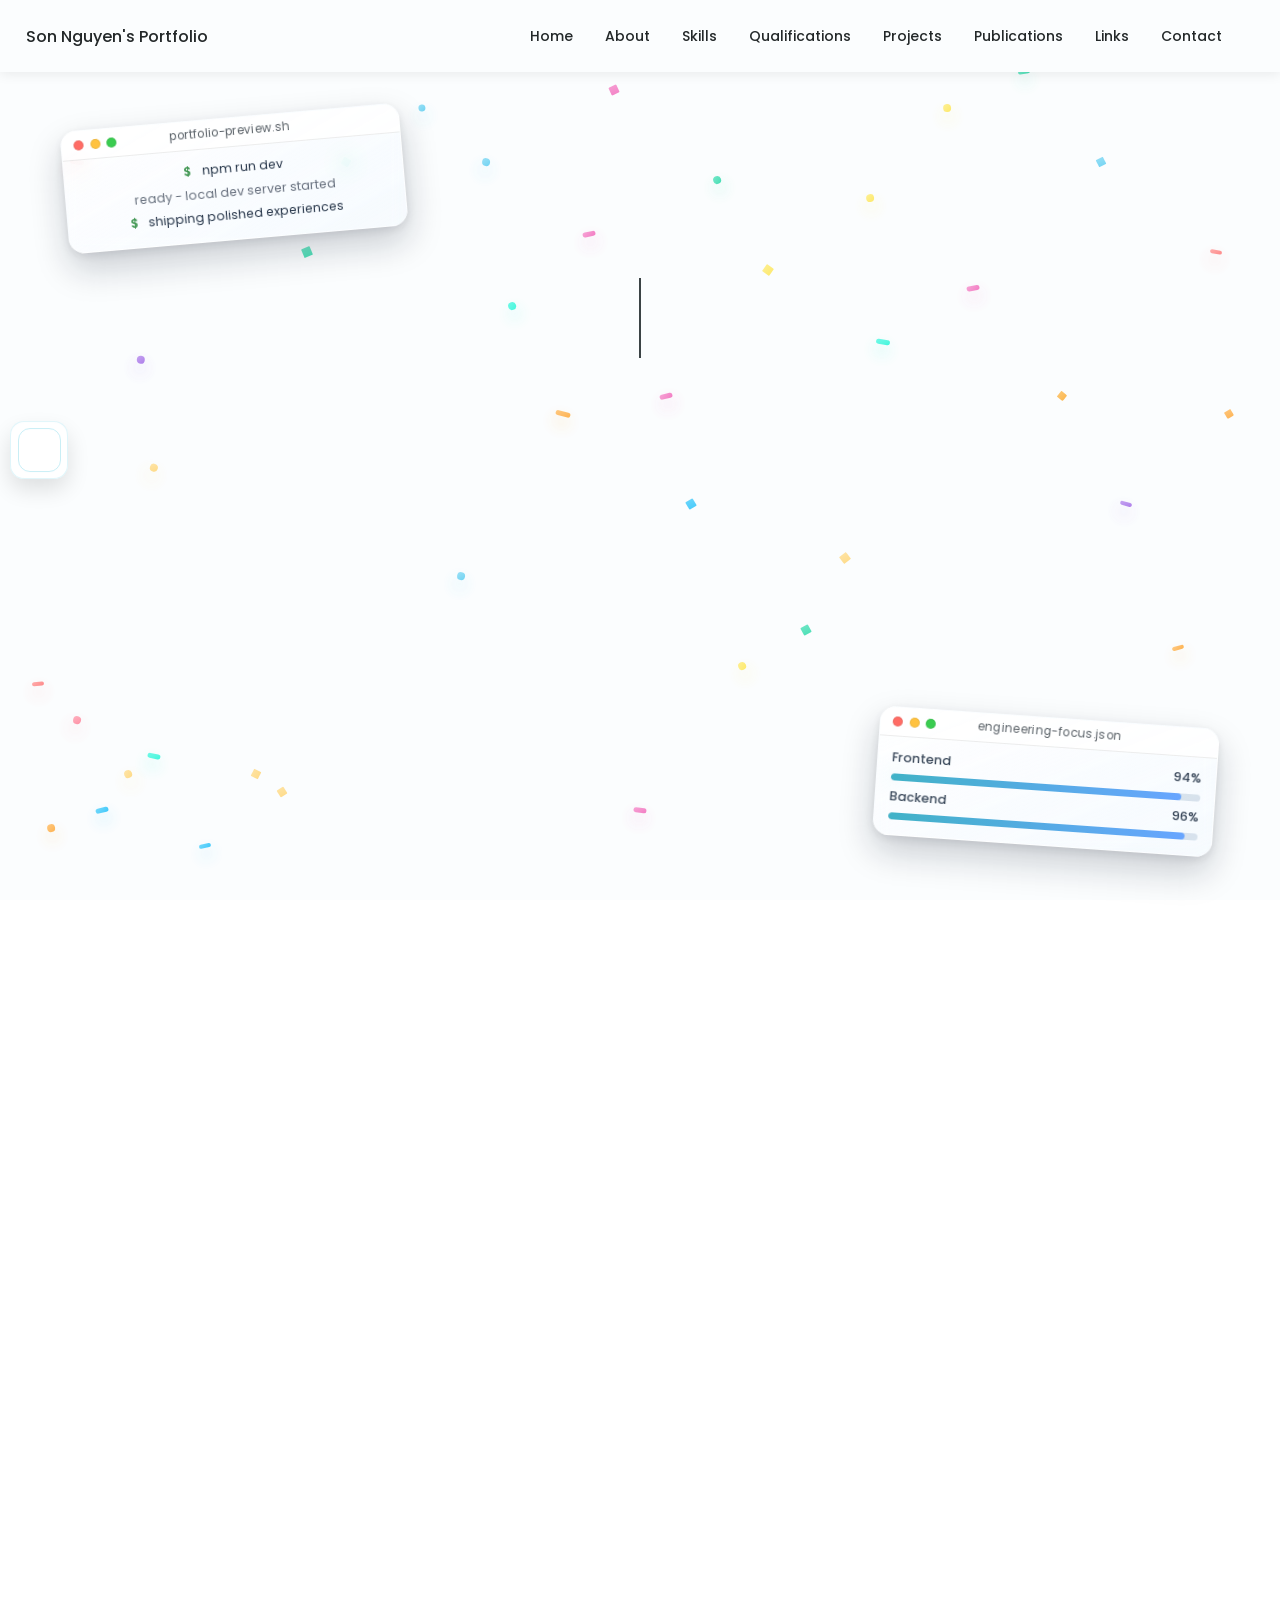
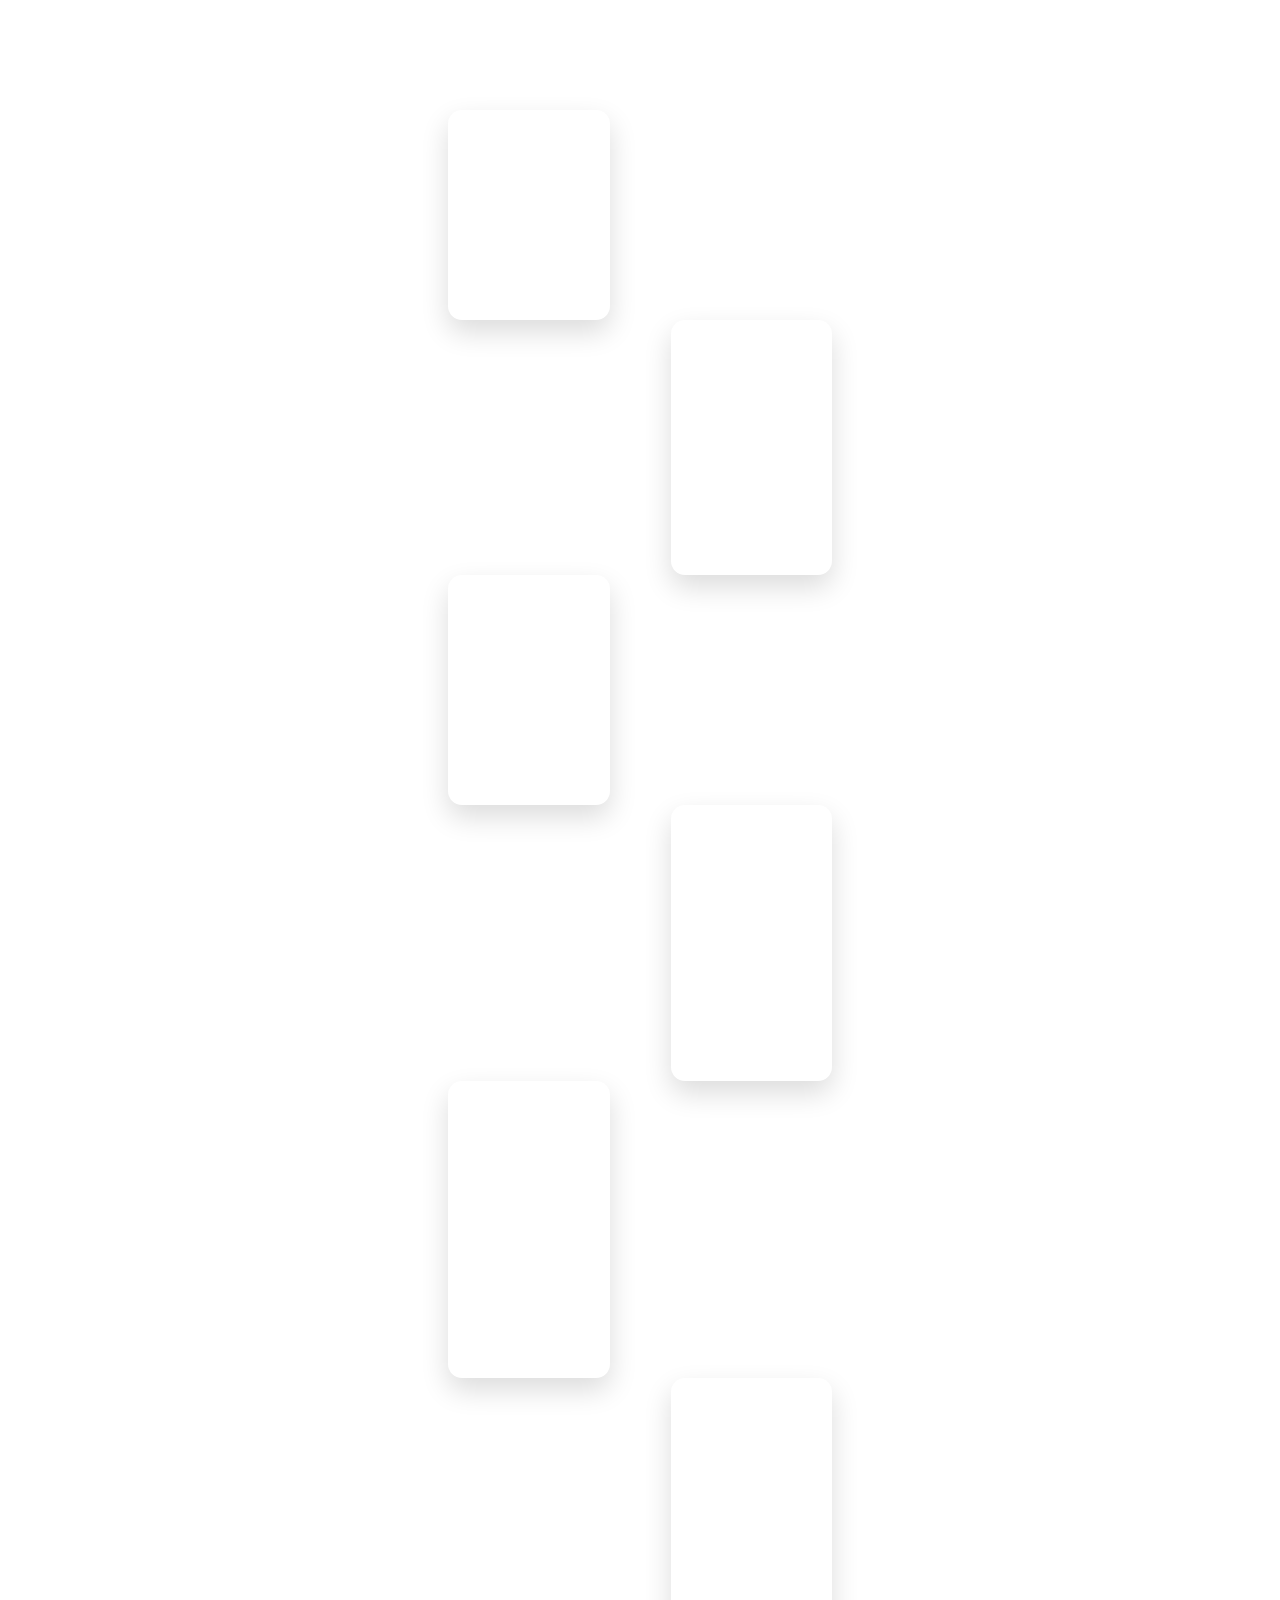
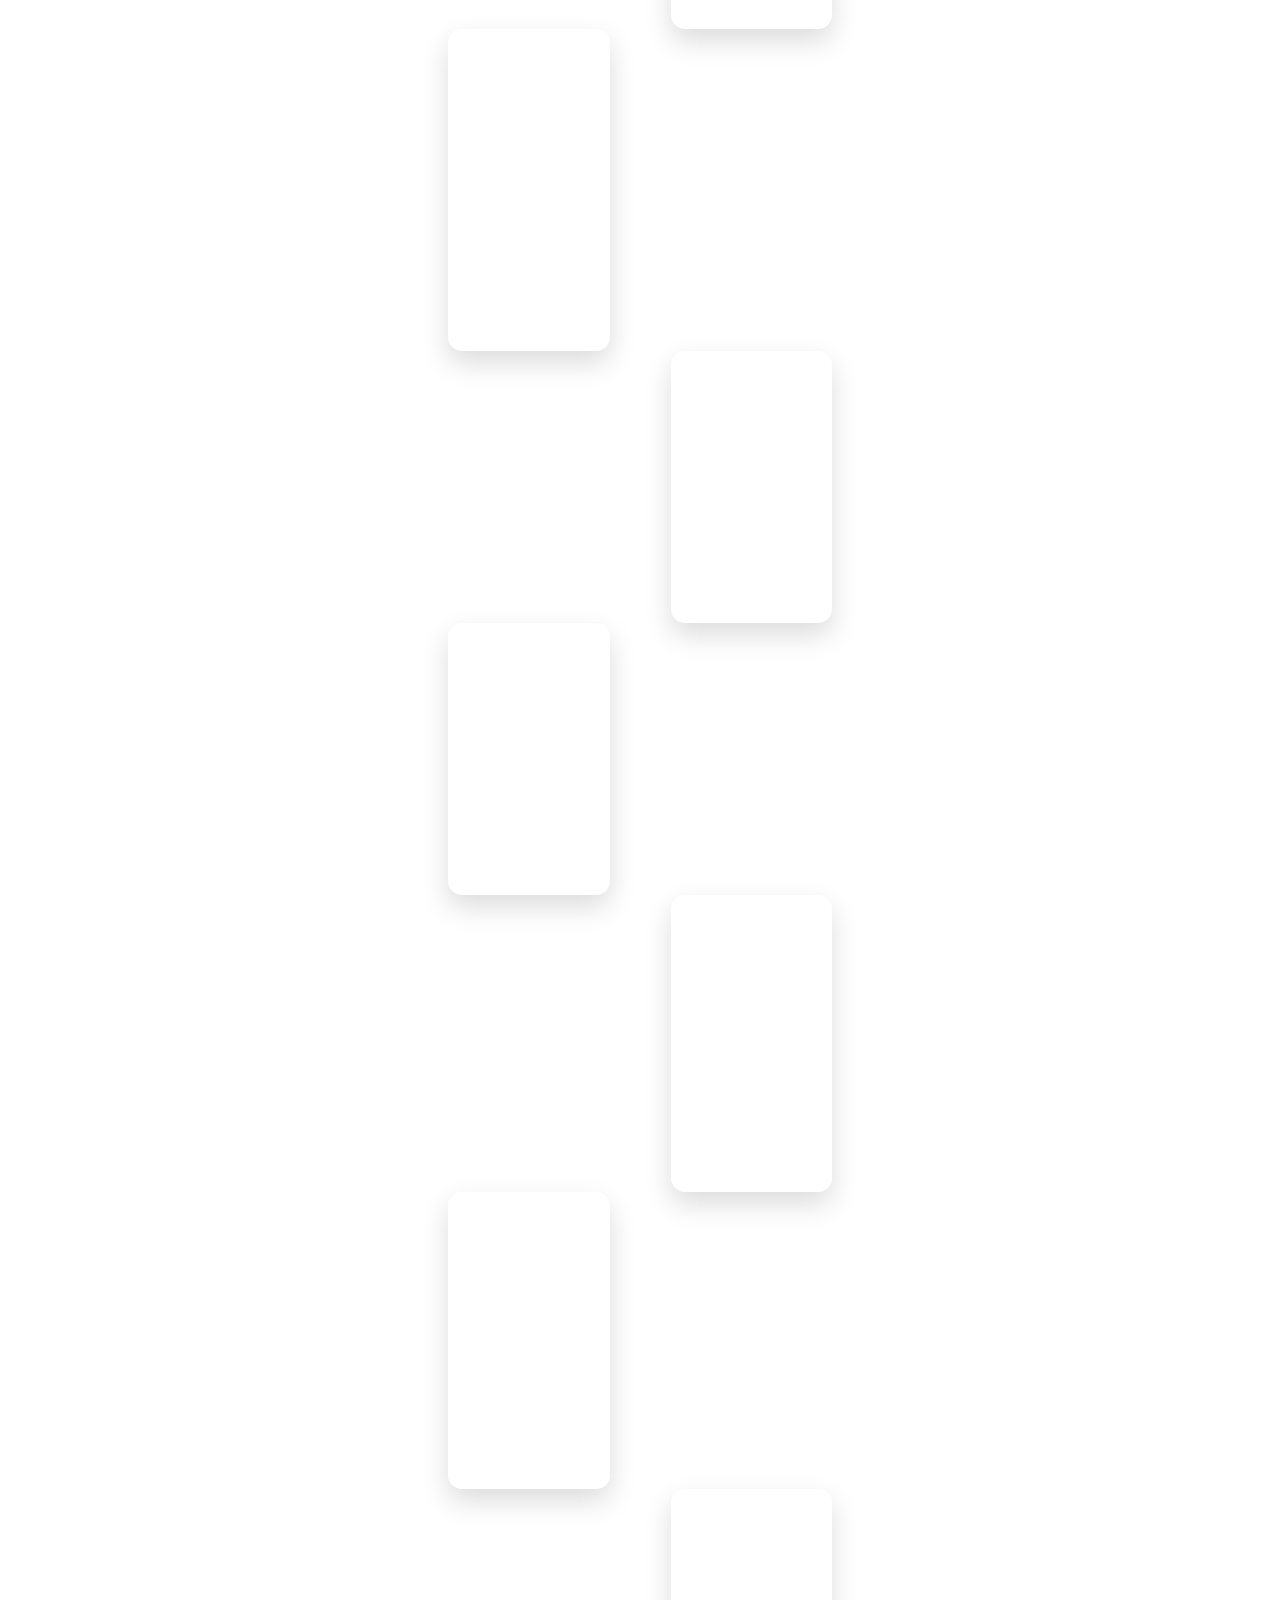
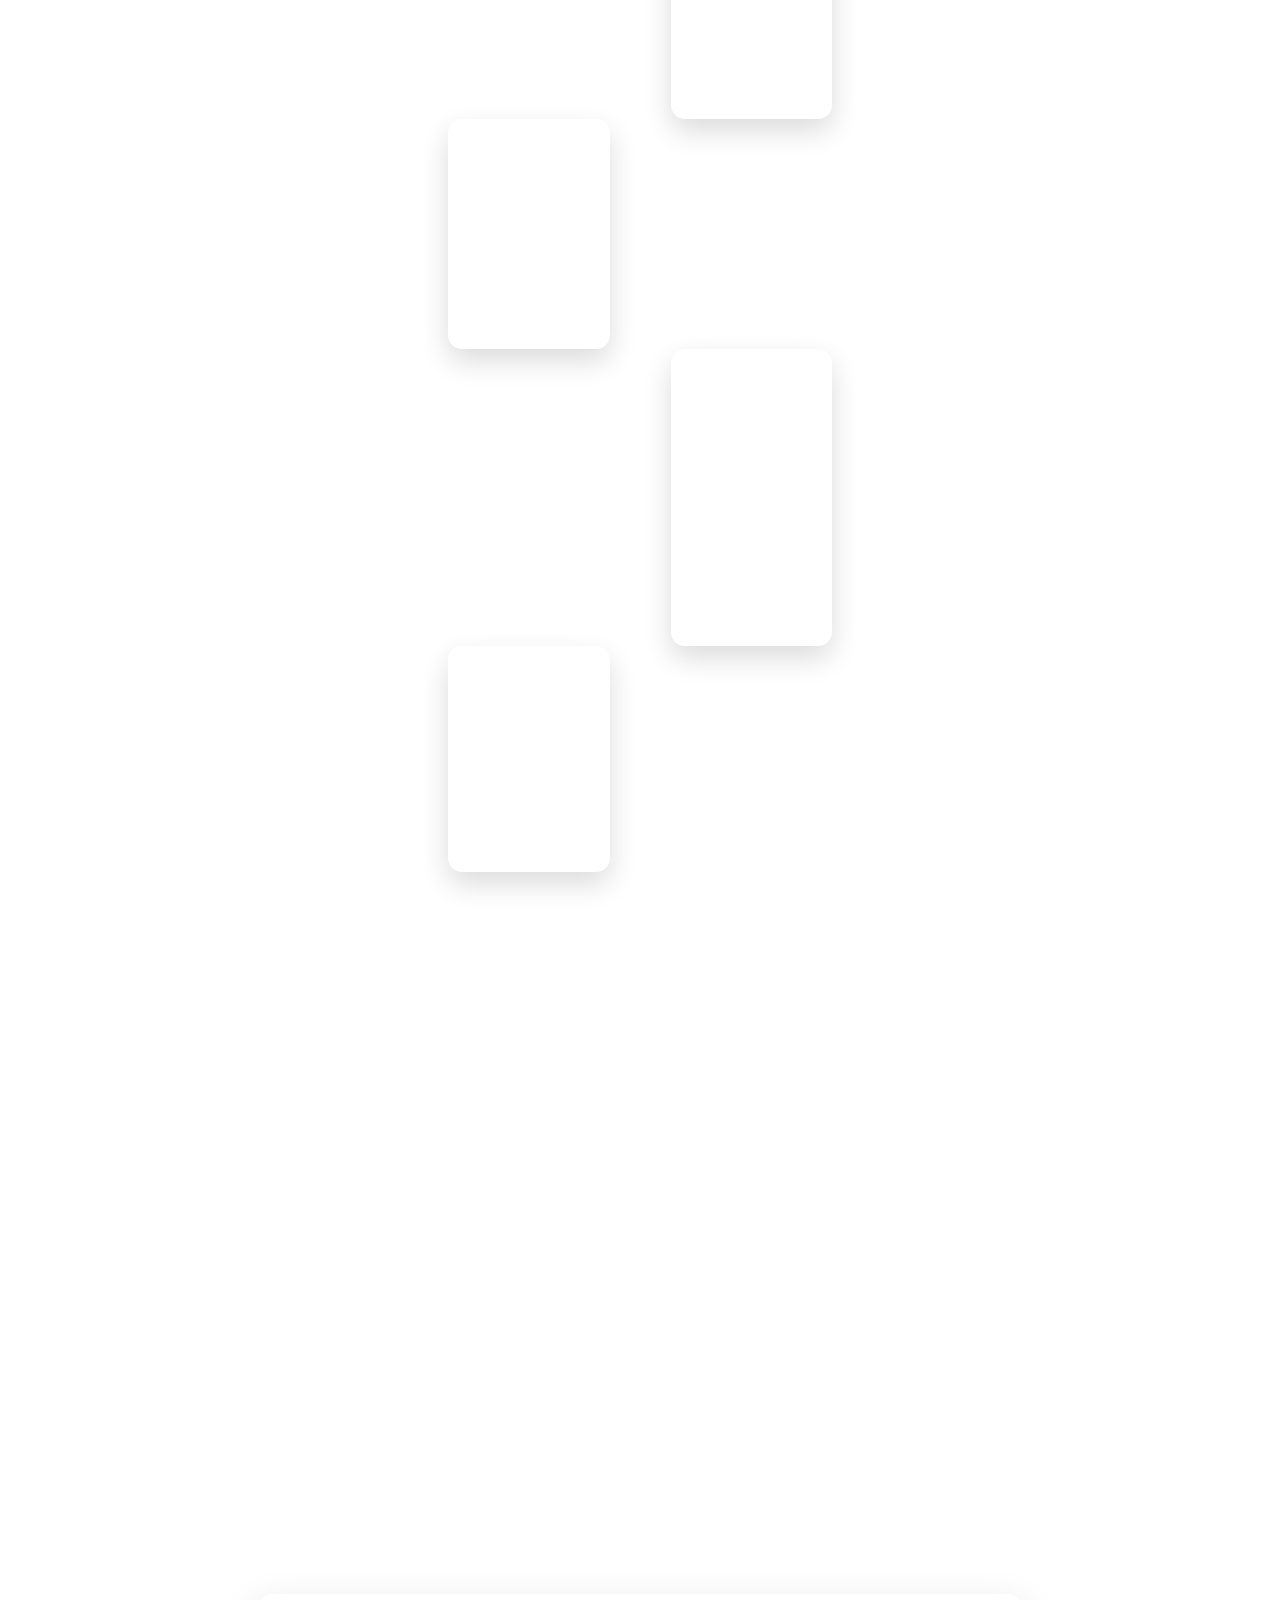
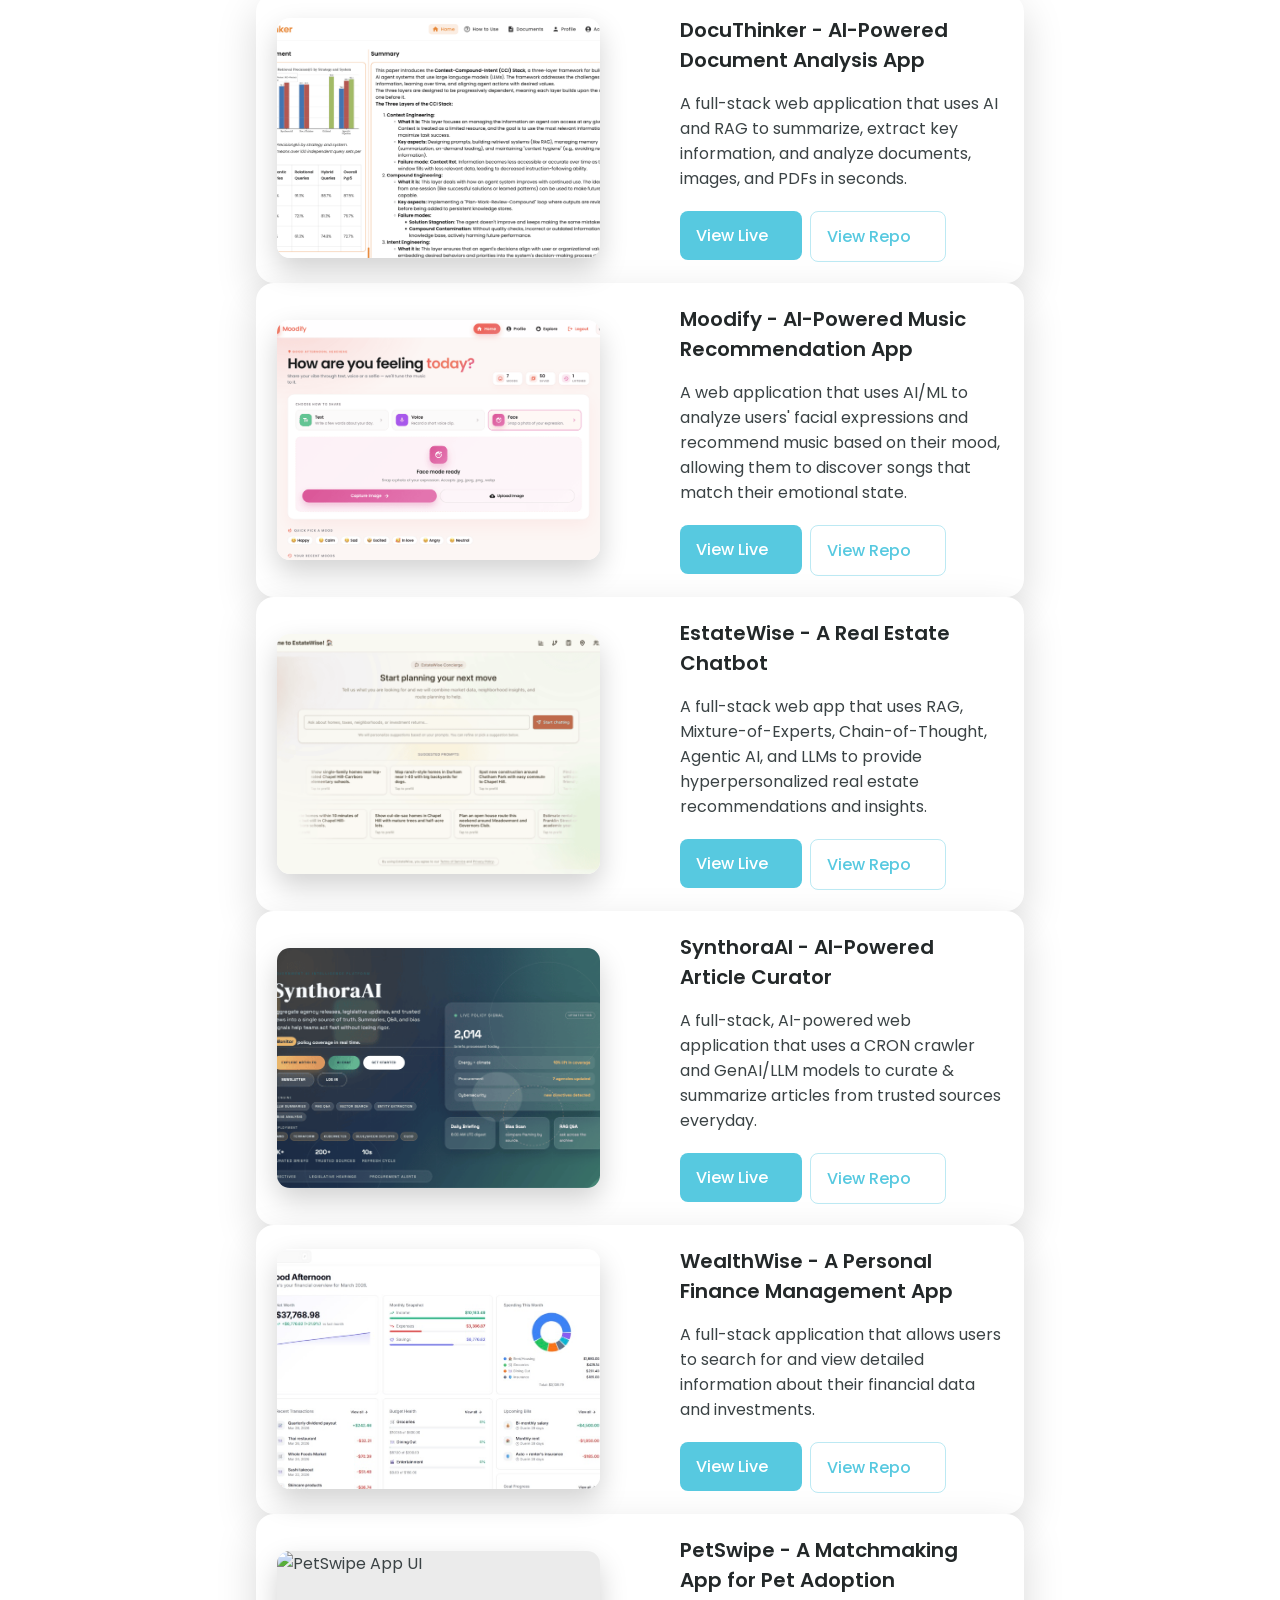
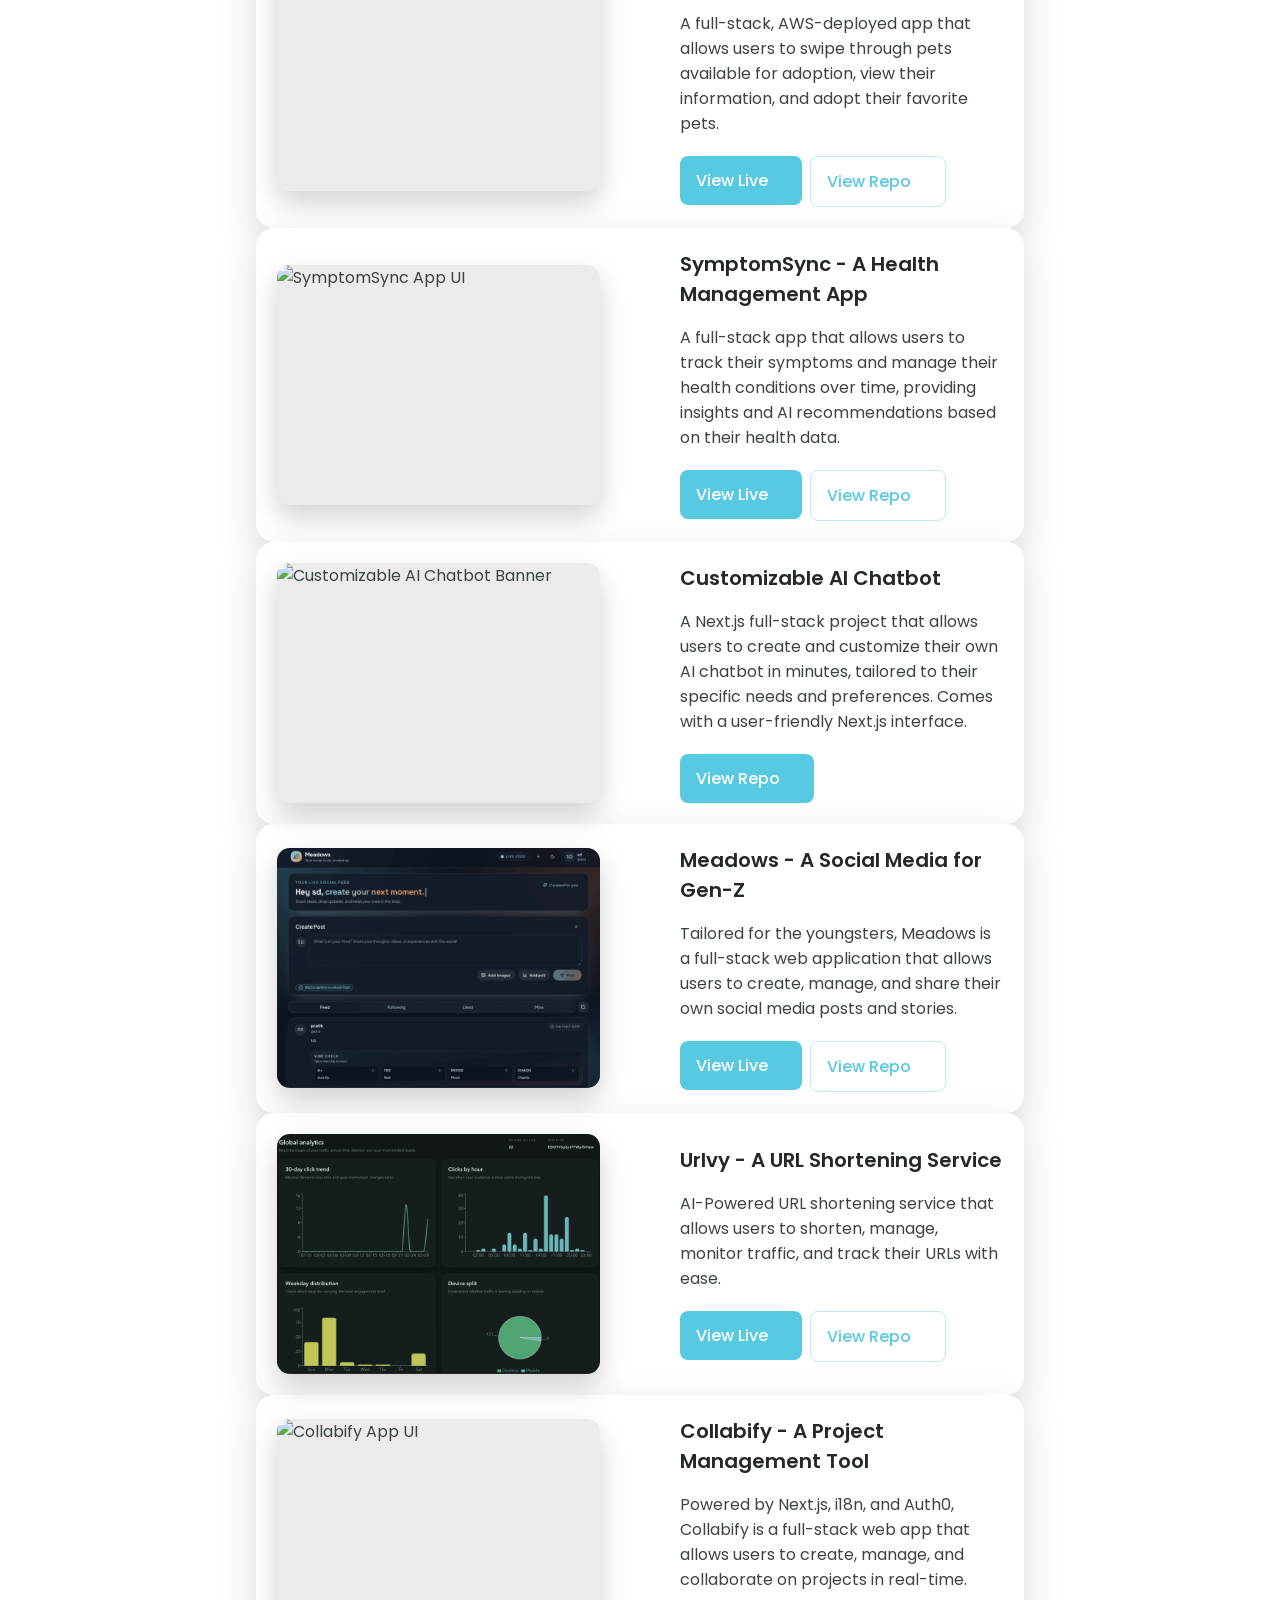
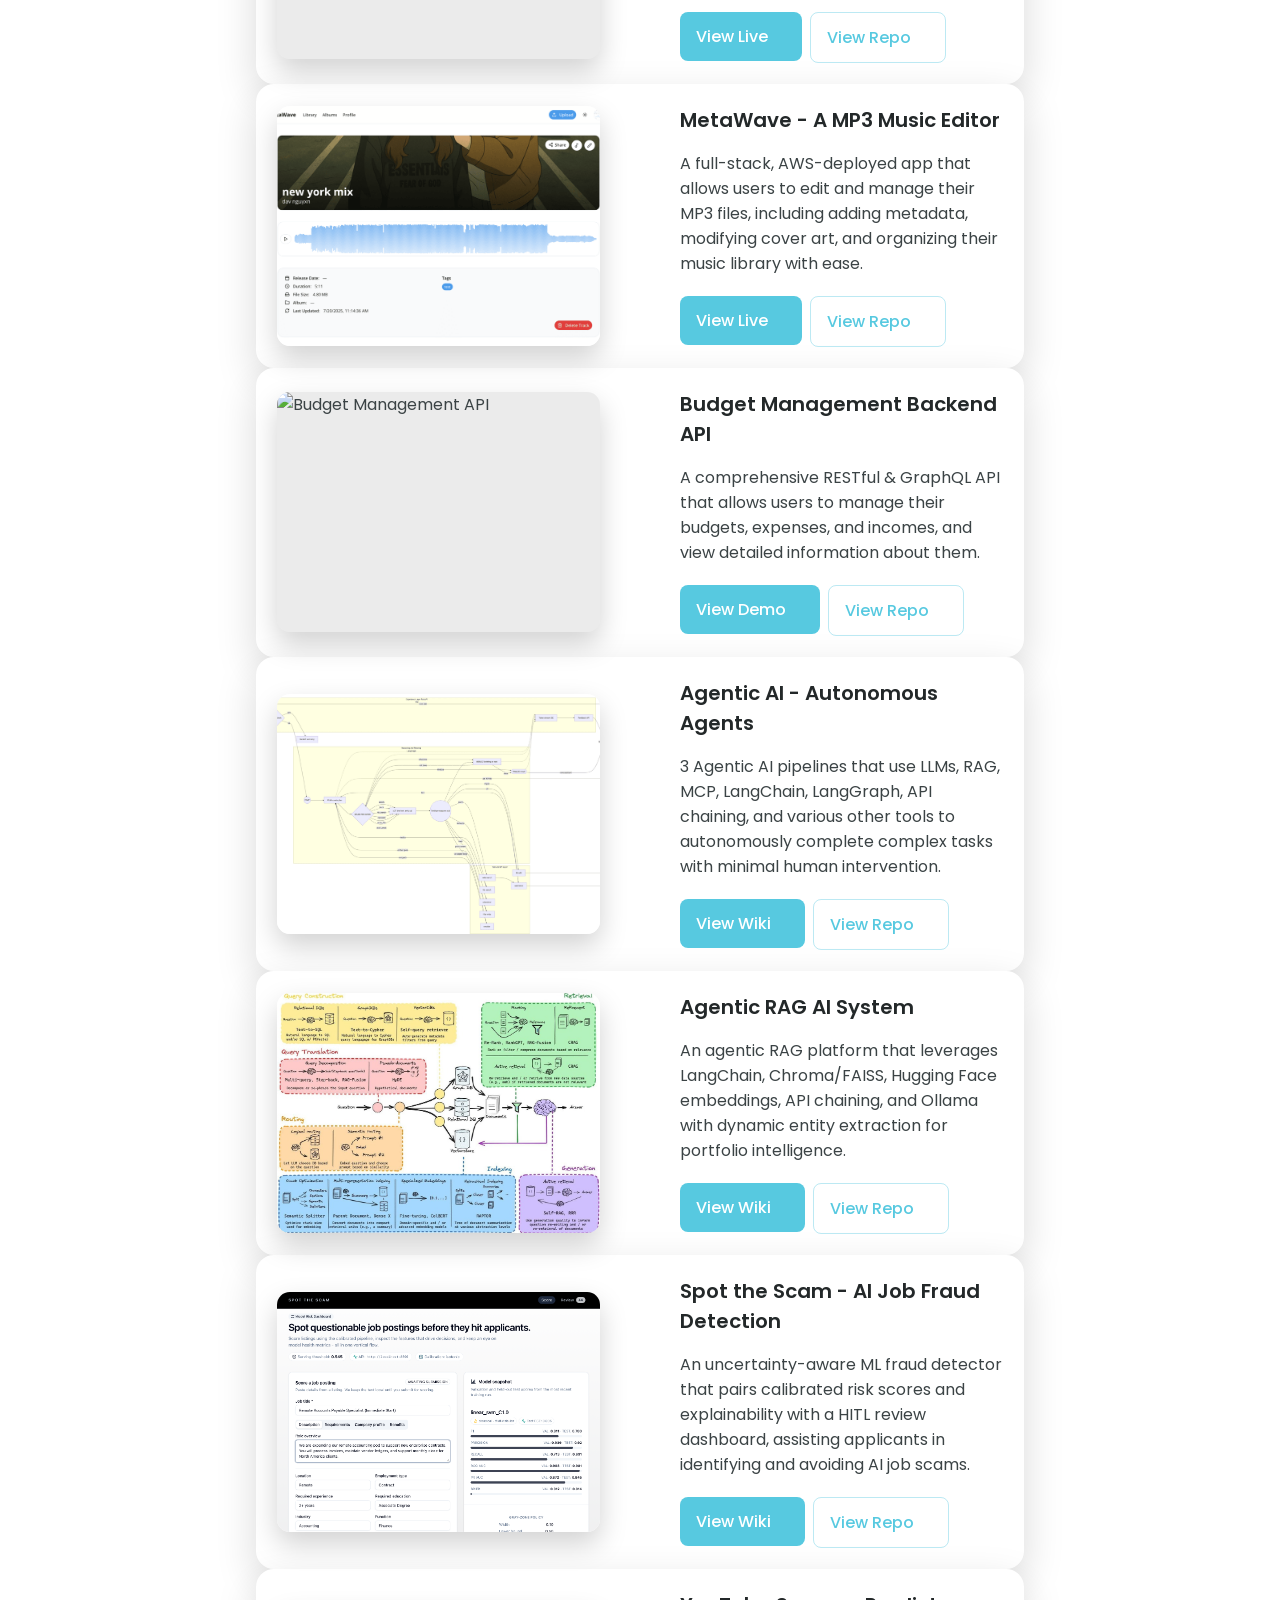
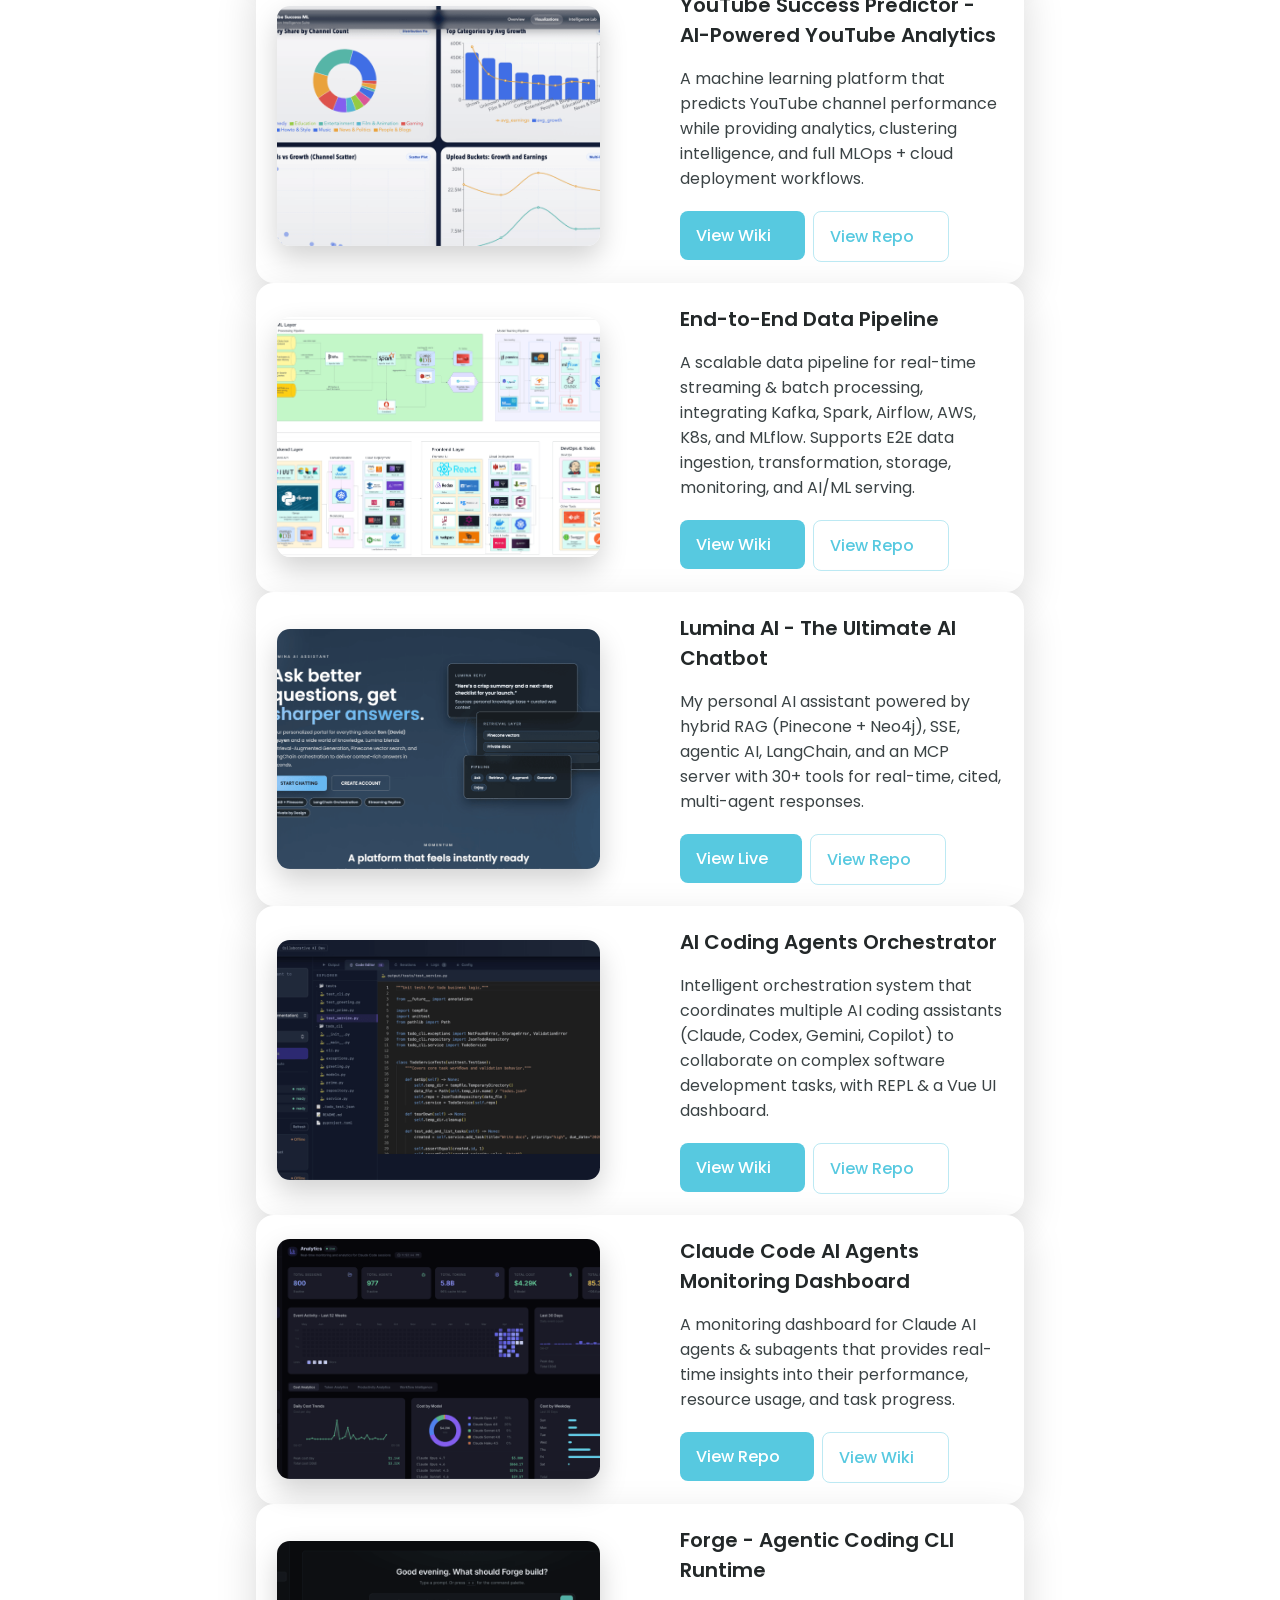
==== commit 23836440: "Update: Enhance UI and Update Profile Information" ====
--- a/index.html
+++ b/index.html
@@ -1247,7 +1247,7 @@
 
             <div class="home__data">
               <h2 class="home__title scroll-animation">Hi, I'm Son Nguyen</h2>
-              <h3 class="home__subtitle scroll-animation">Software Engineer & Computer Scientist</h3>
+              <h3 class="home__subtitle scroll-animation">Software Engineer @ TikTok</h3>
               <p class="home__description scroll-animation">
                 As a dedicated CS, DS, & Econ graduate from The University of North Carolina at Chapel Hill, I'm passionate about harnessing the
                 synergy between technology and economics to drive innovation and growth! 🚀
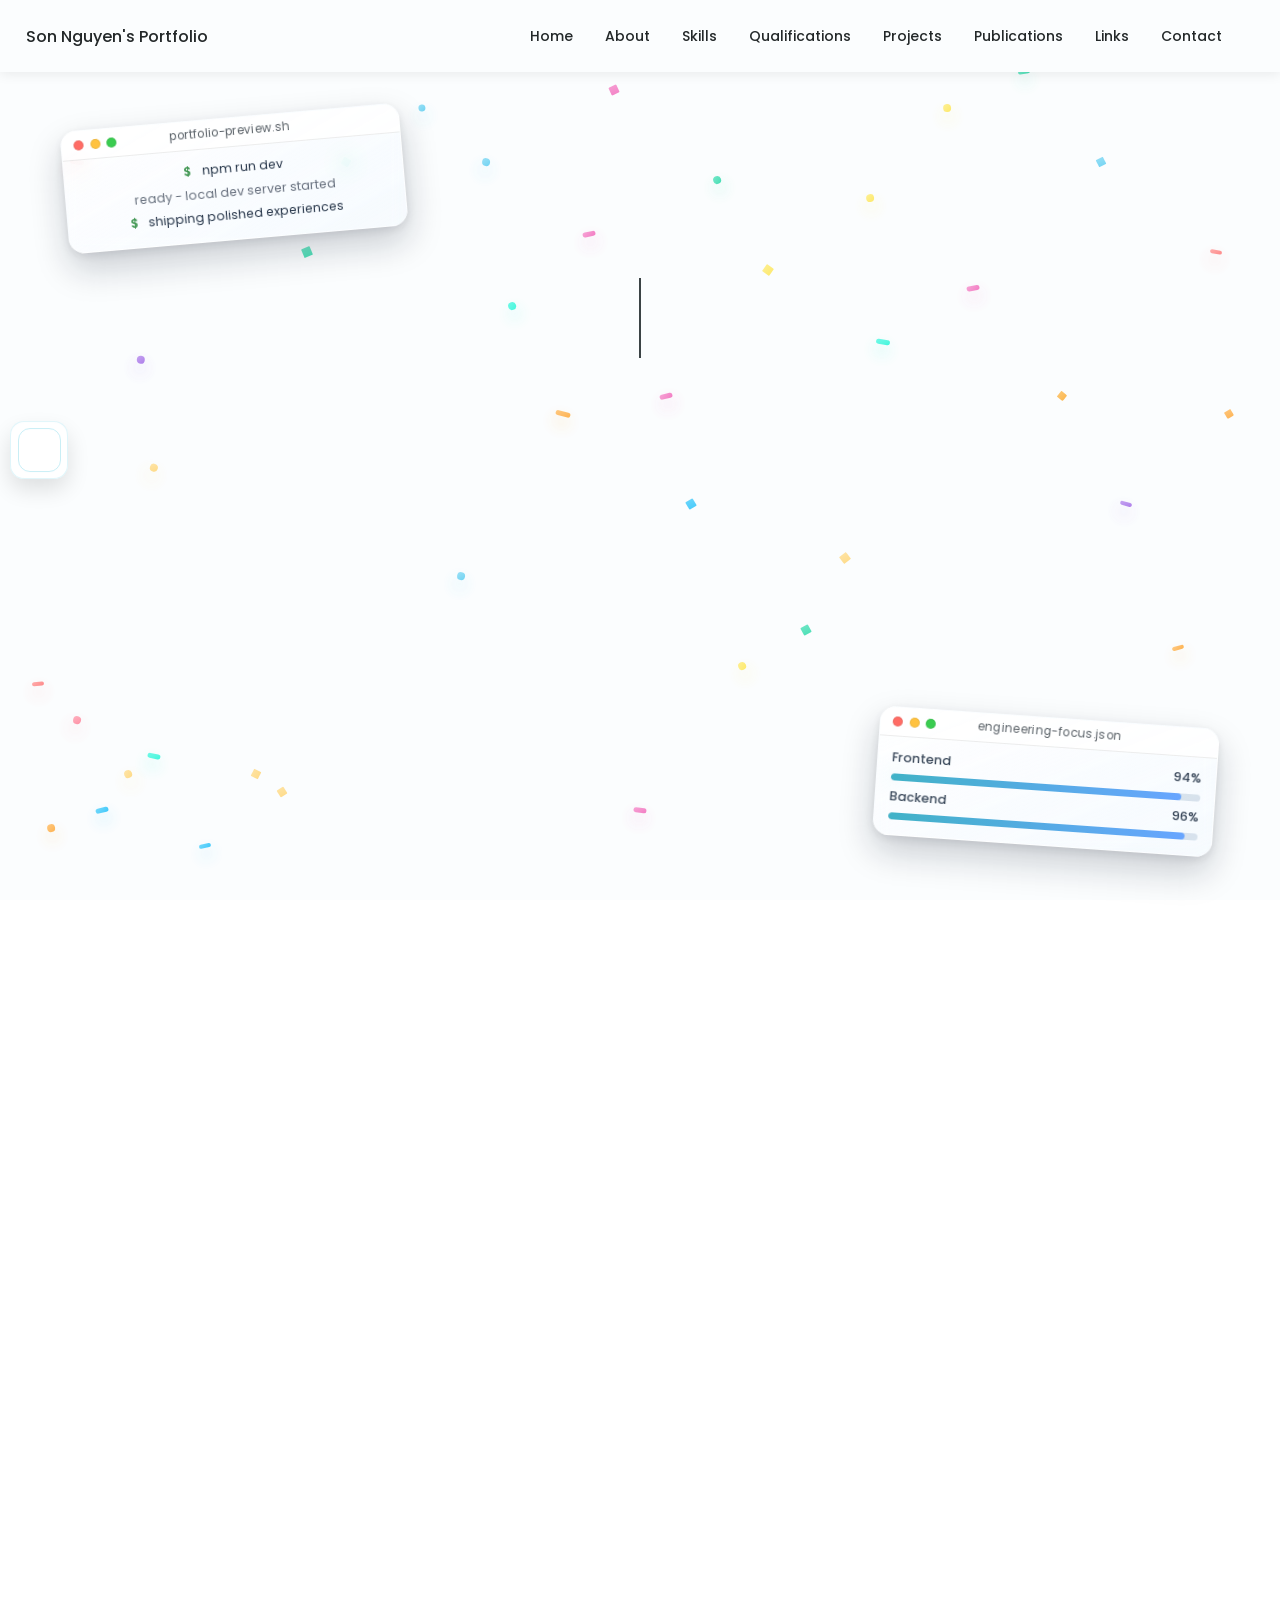
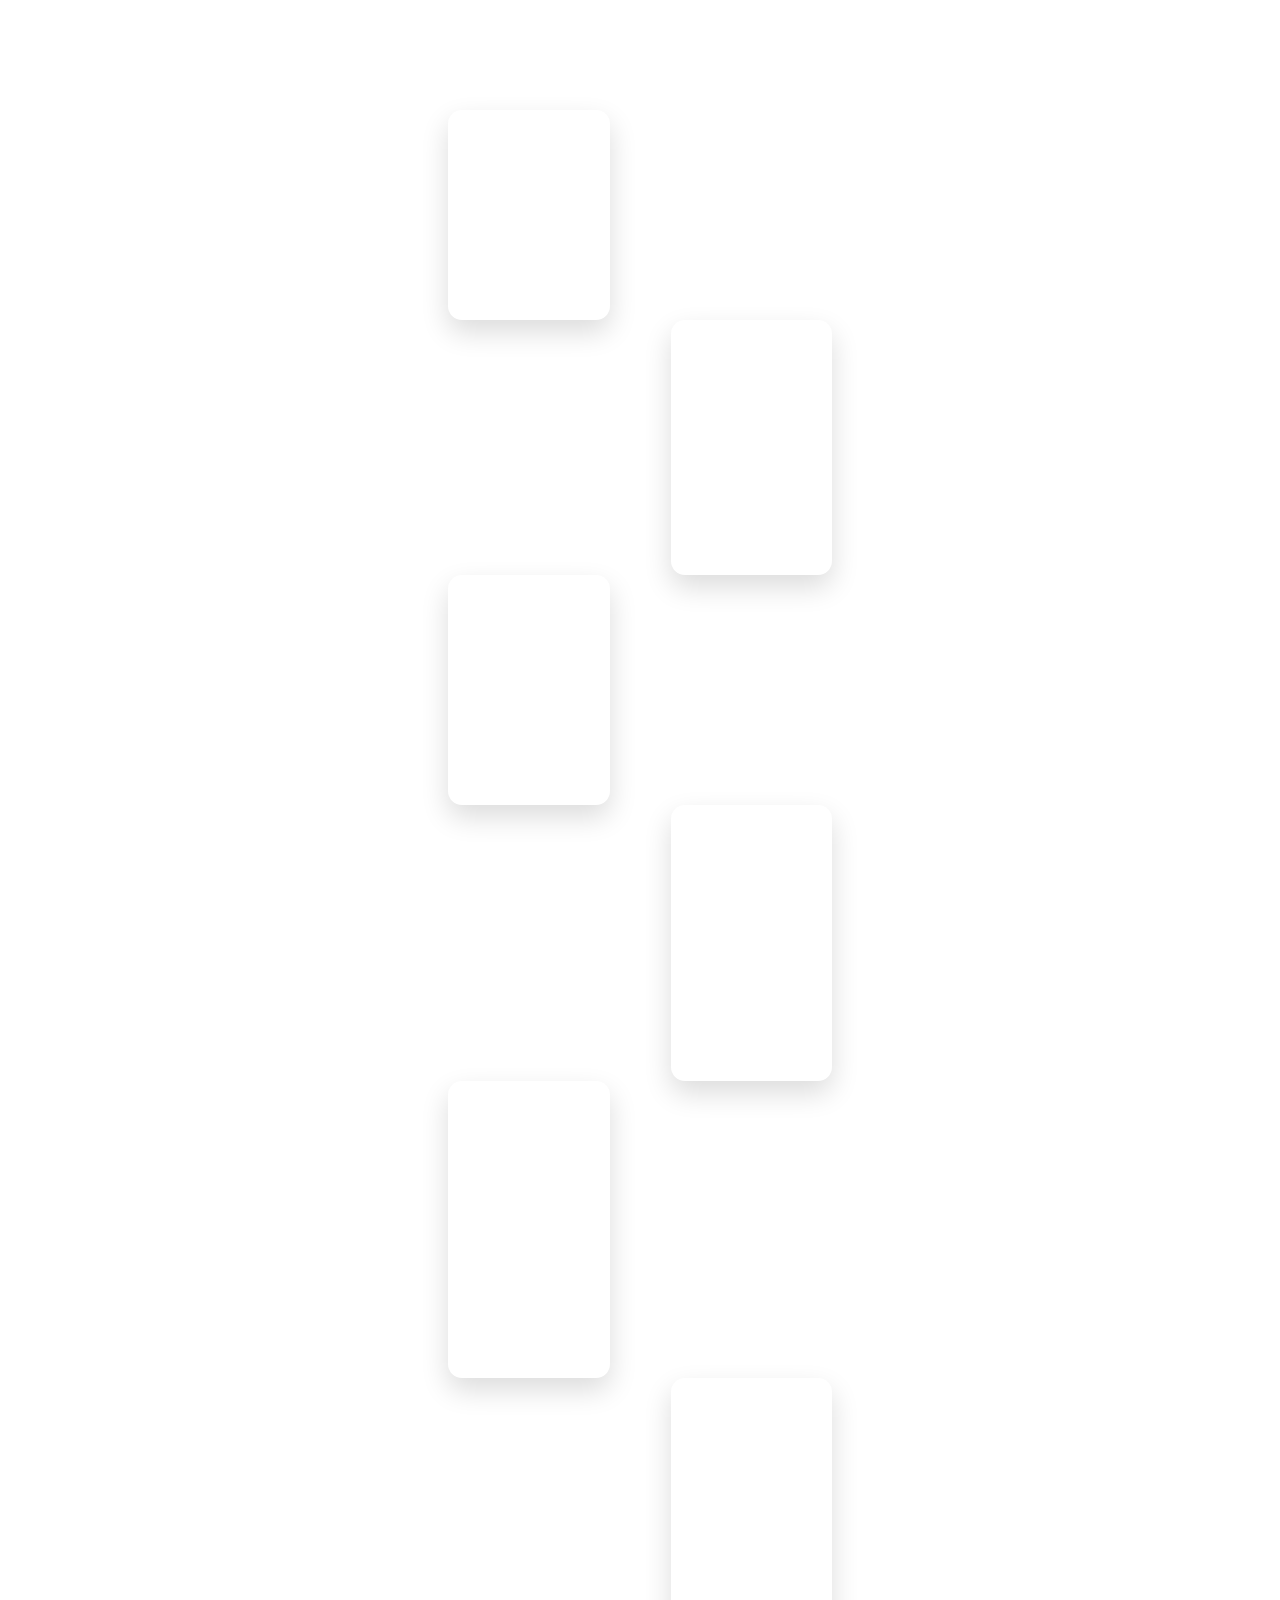
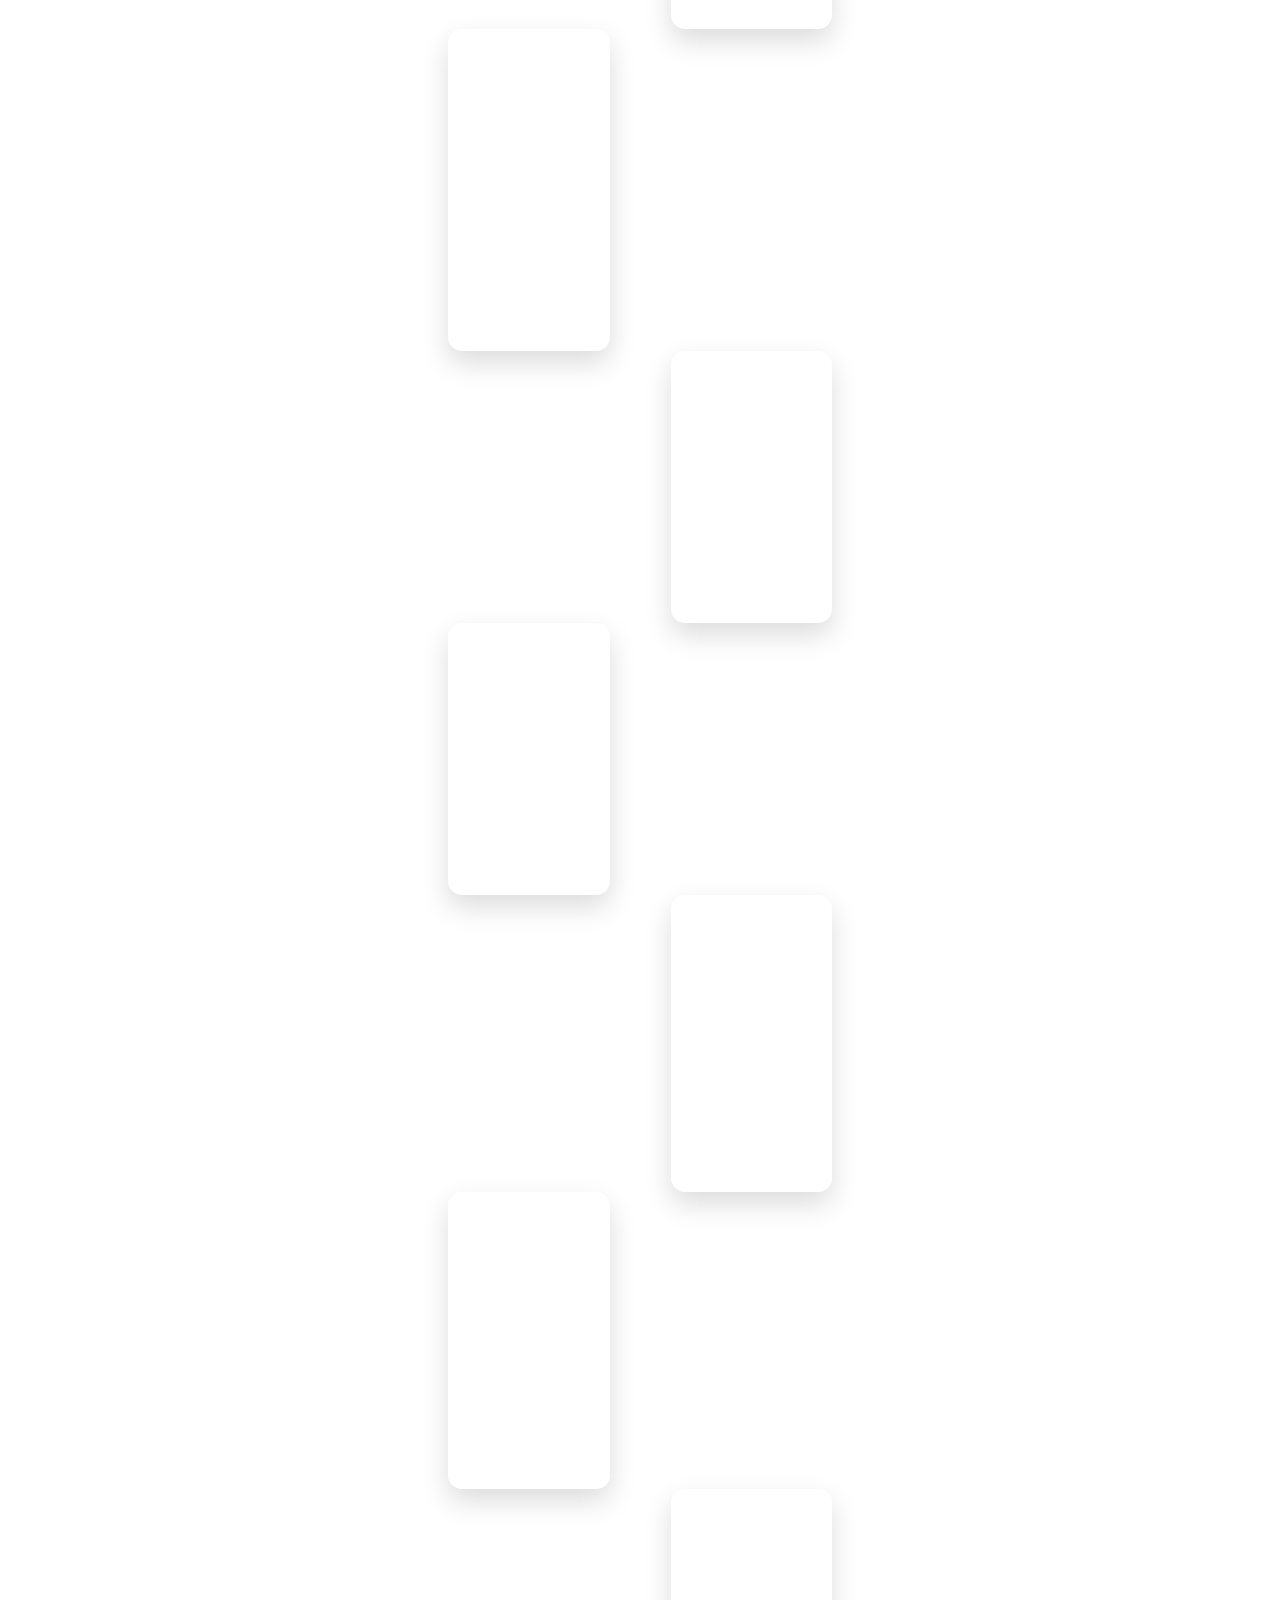
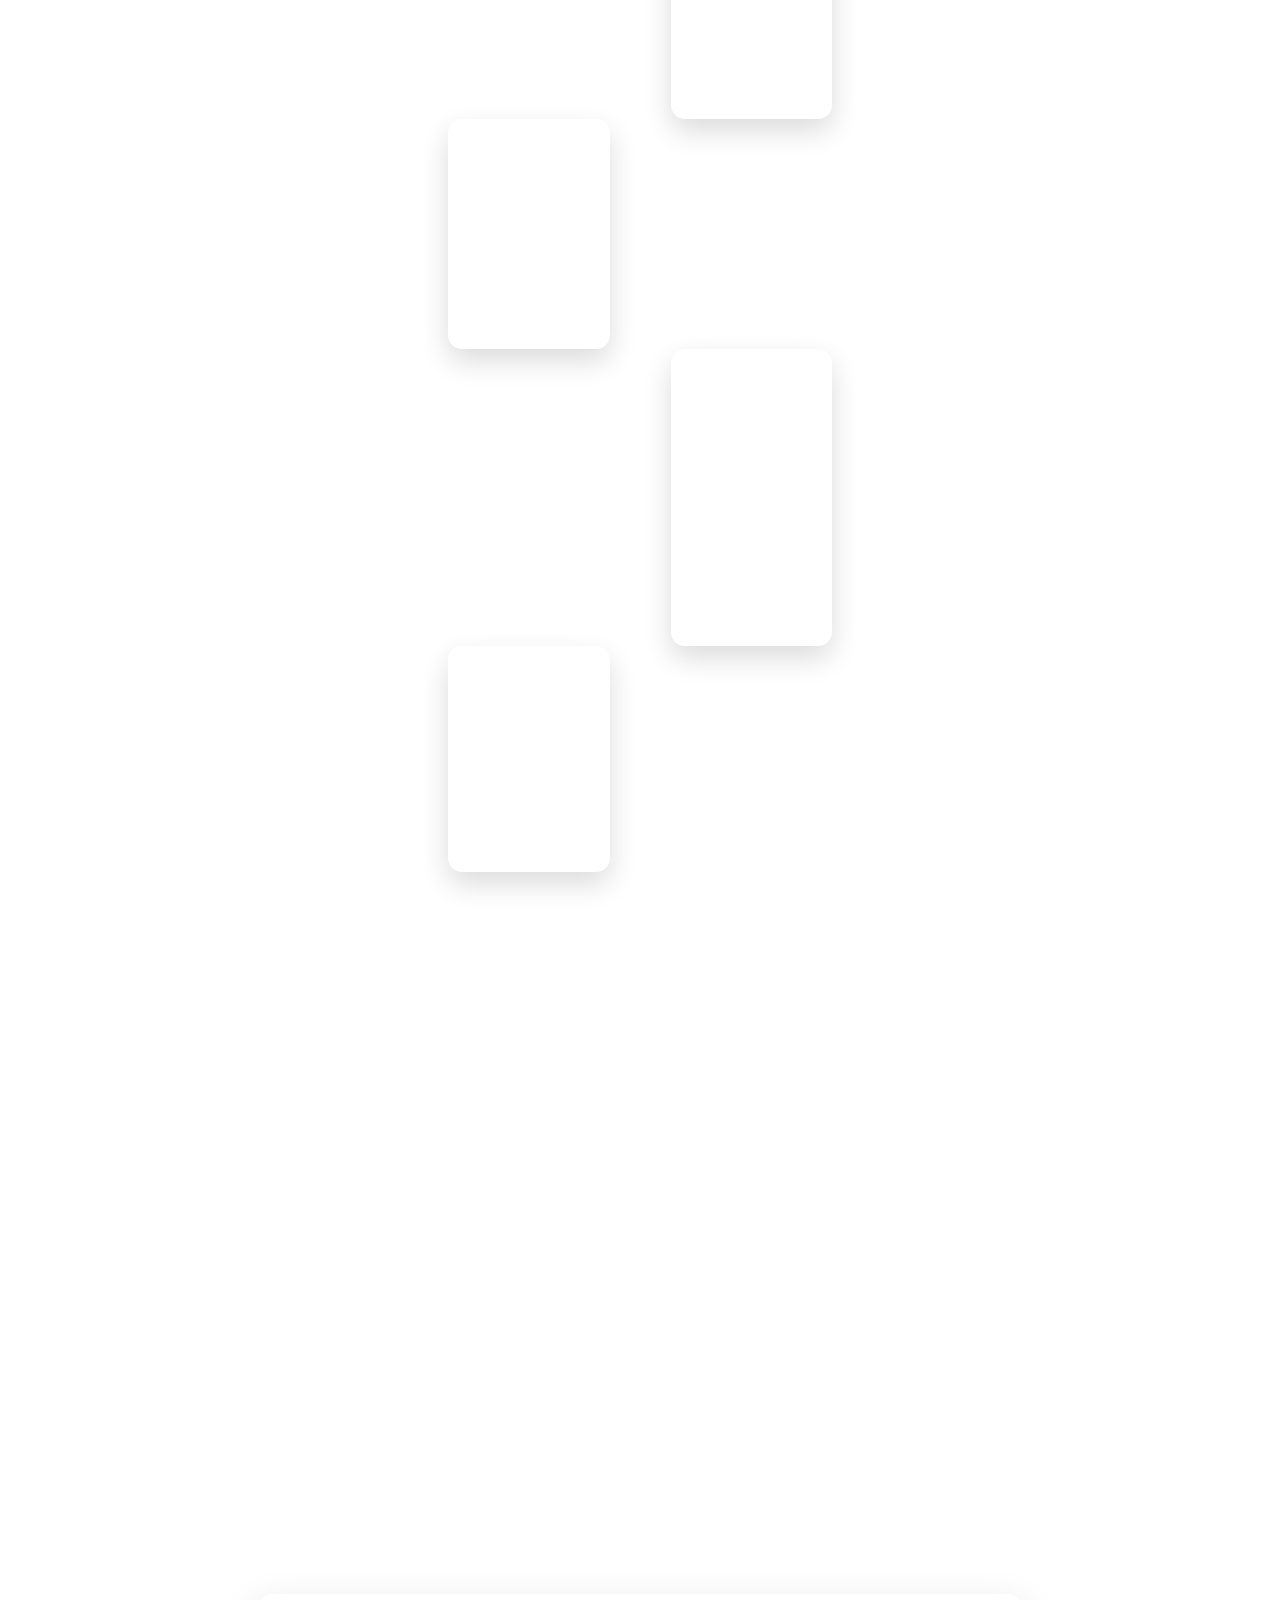
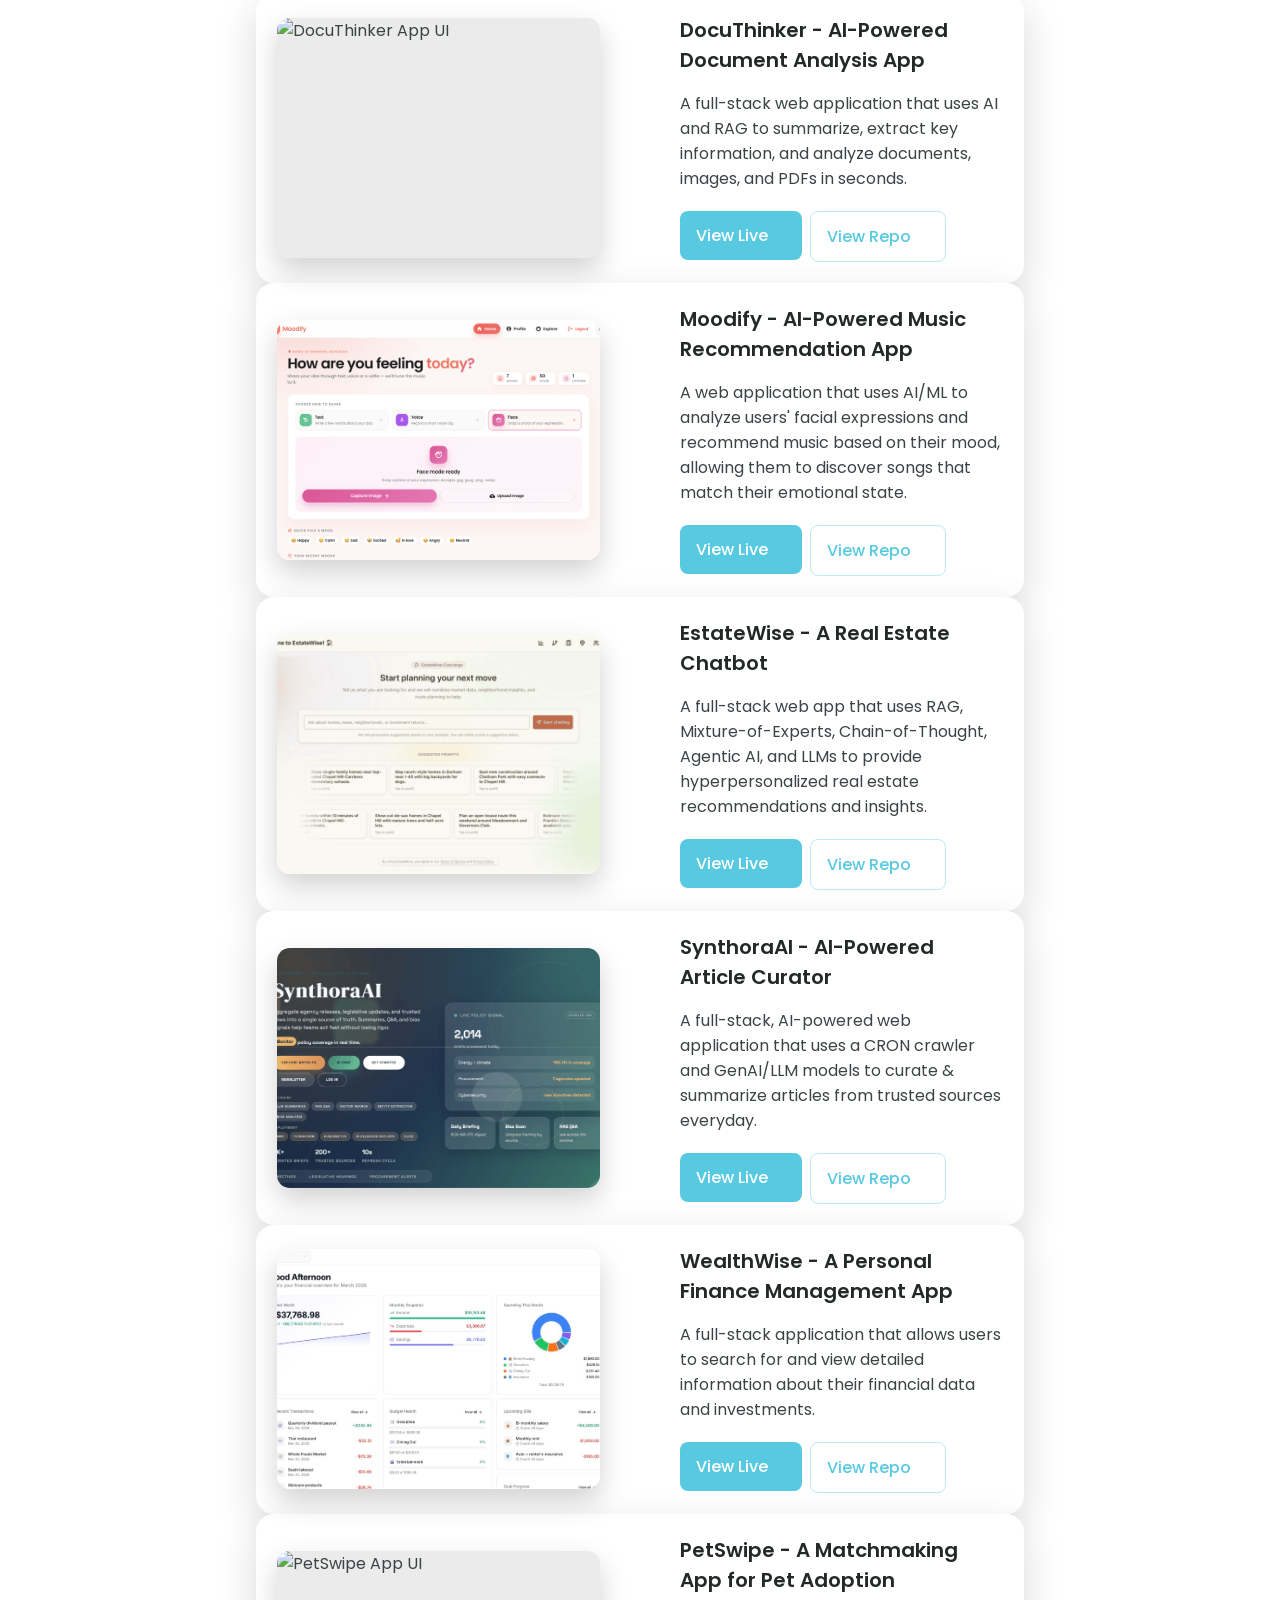
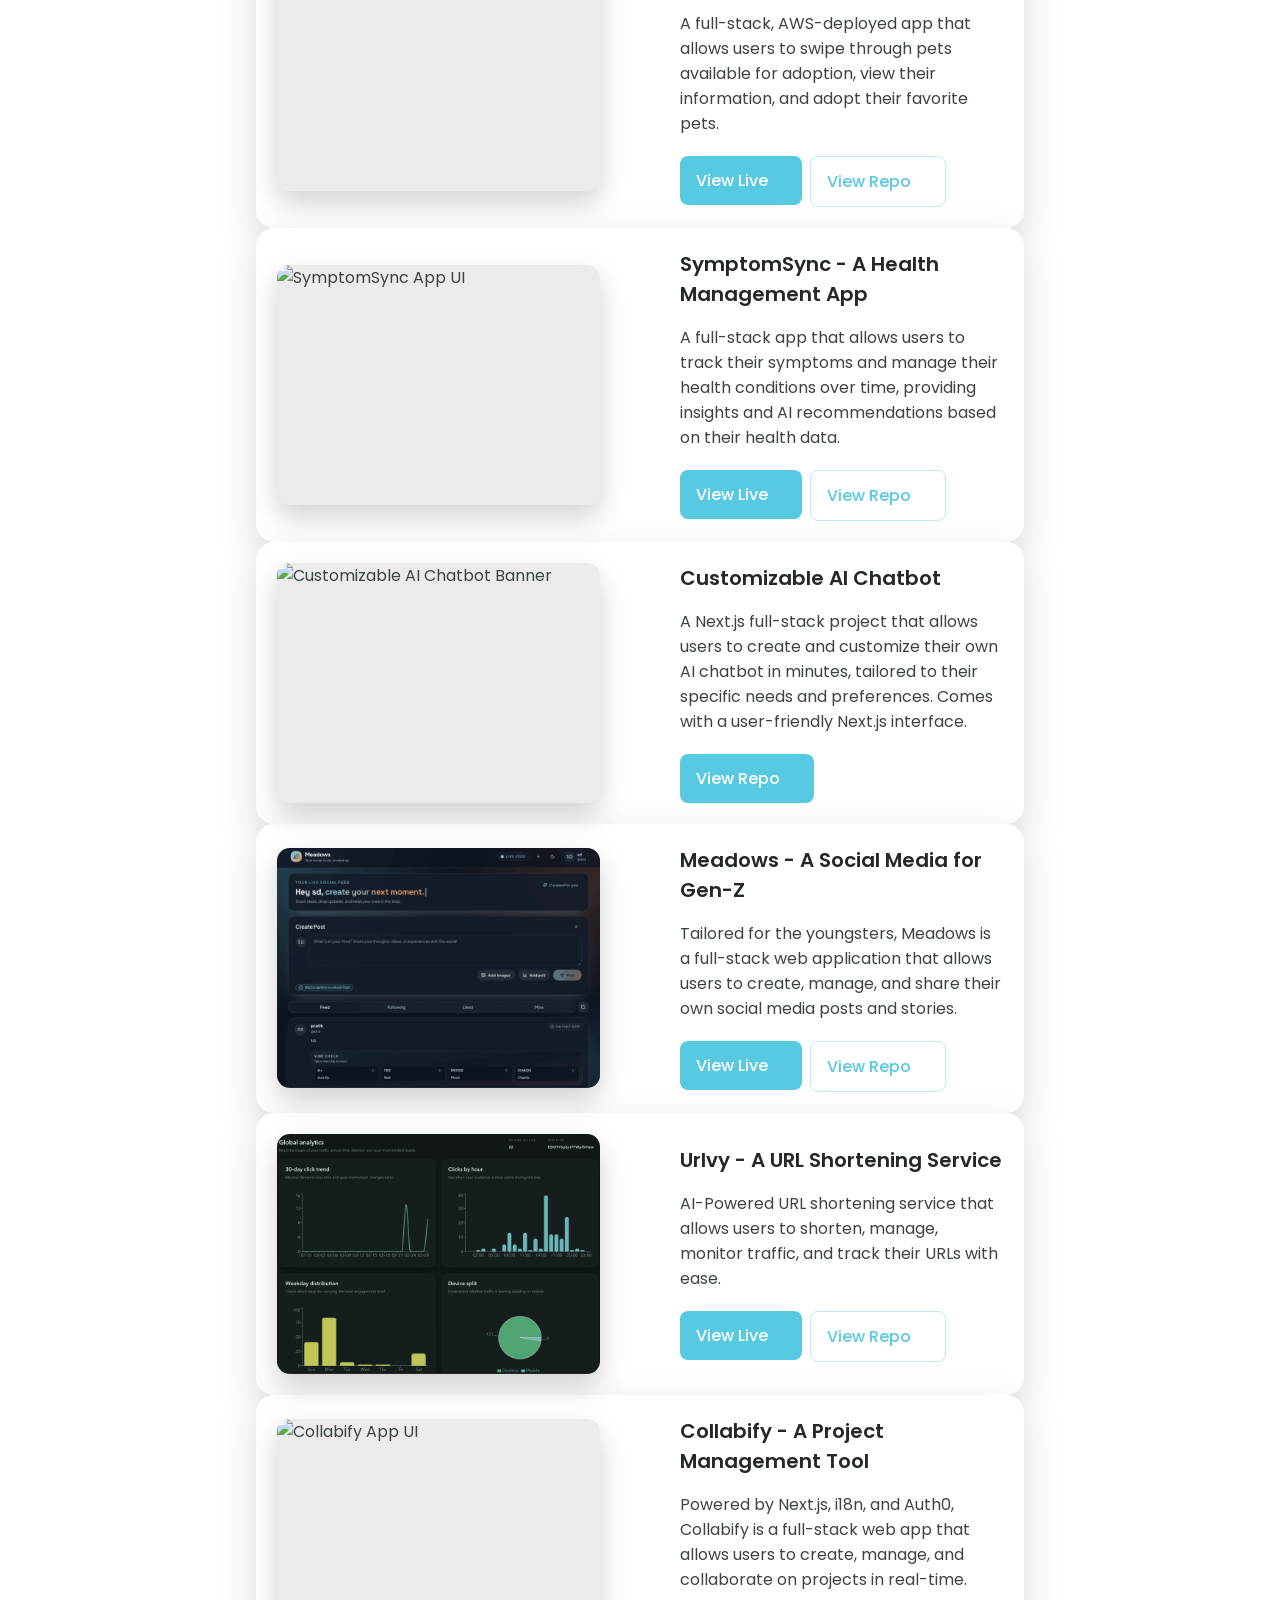
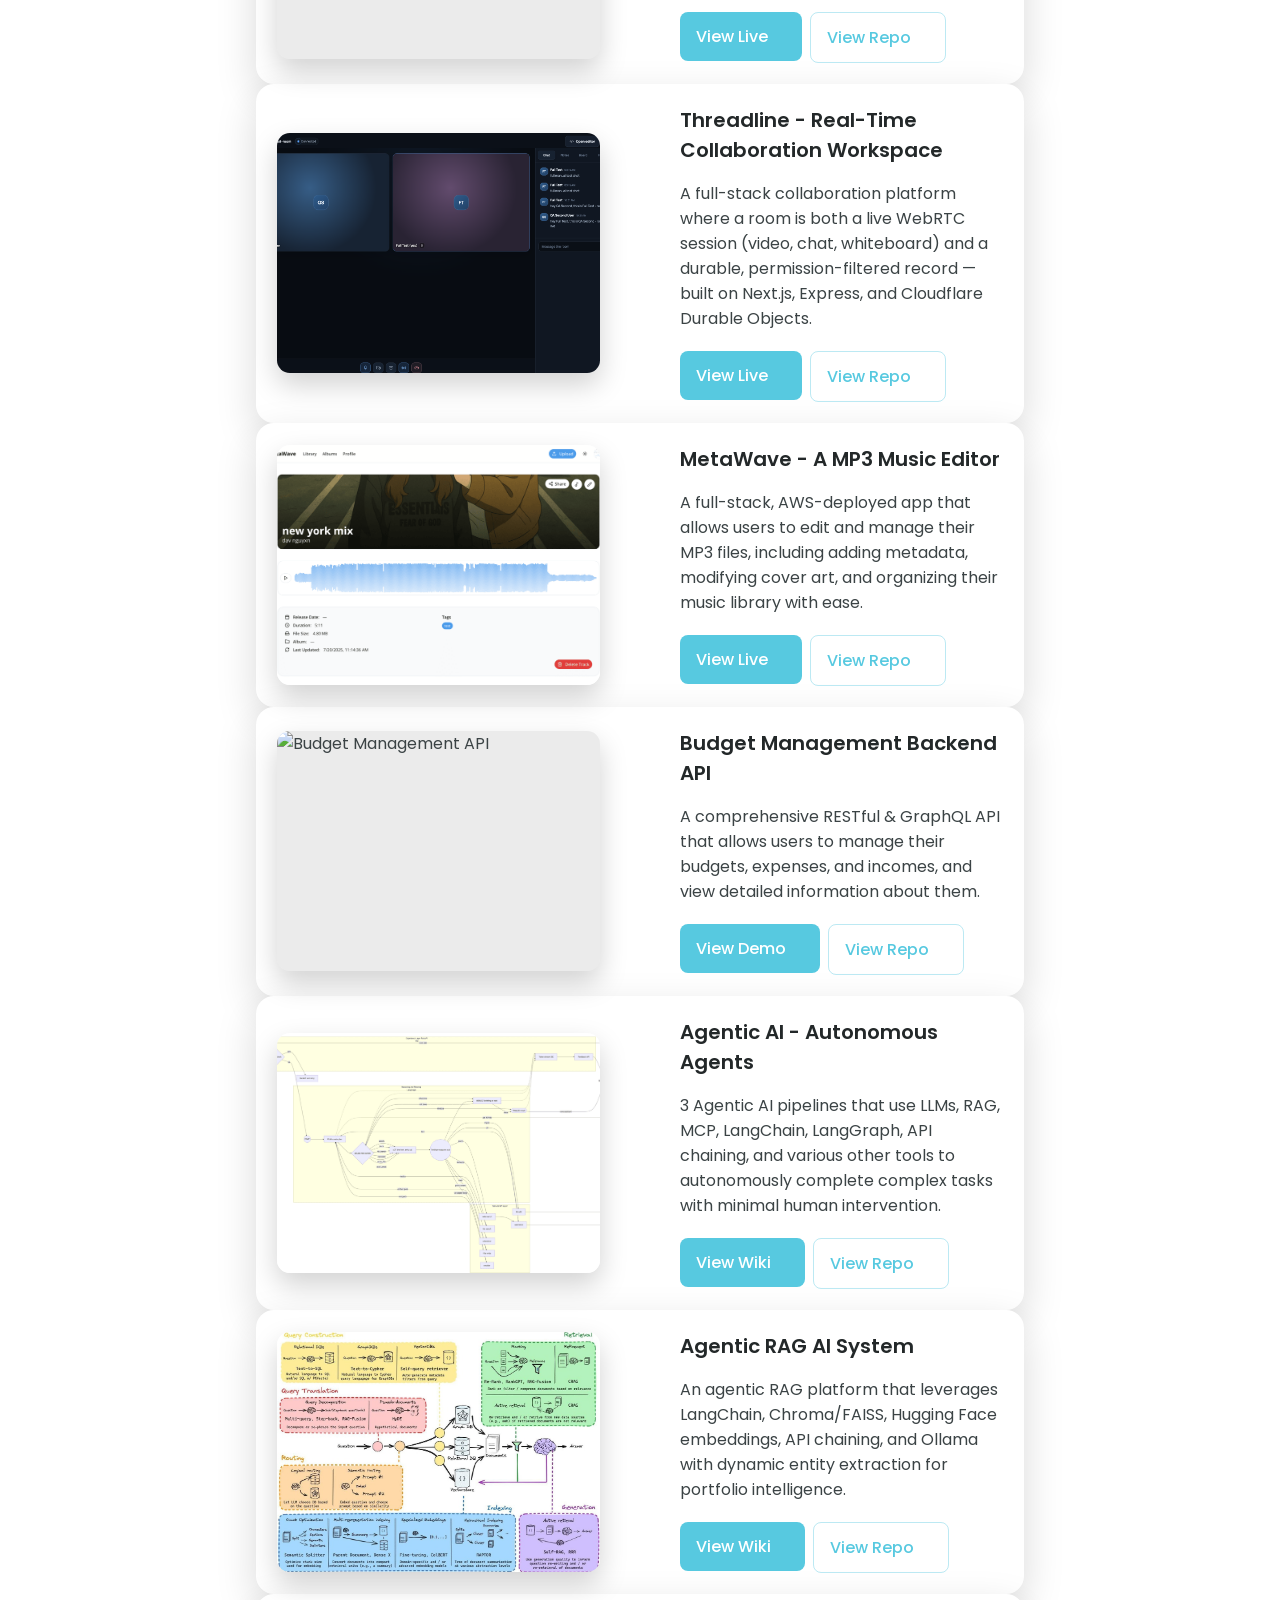
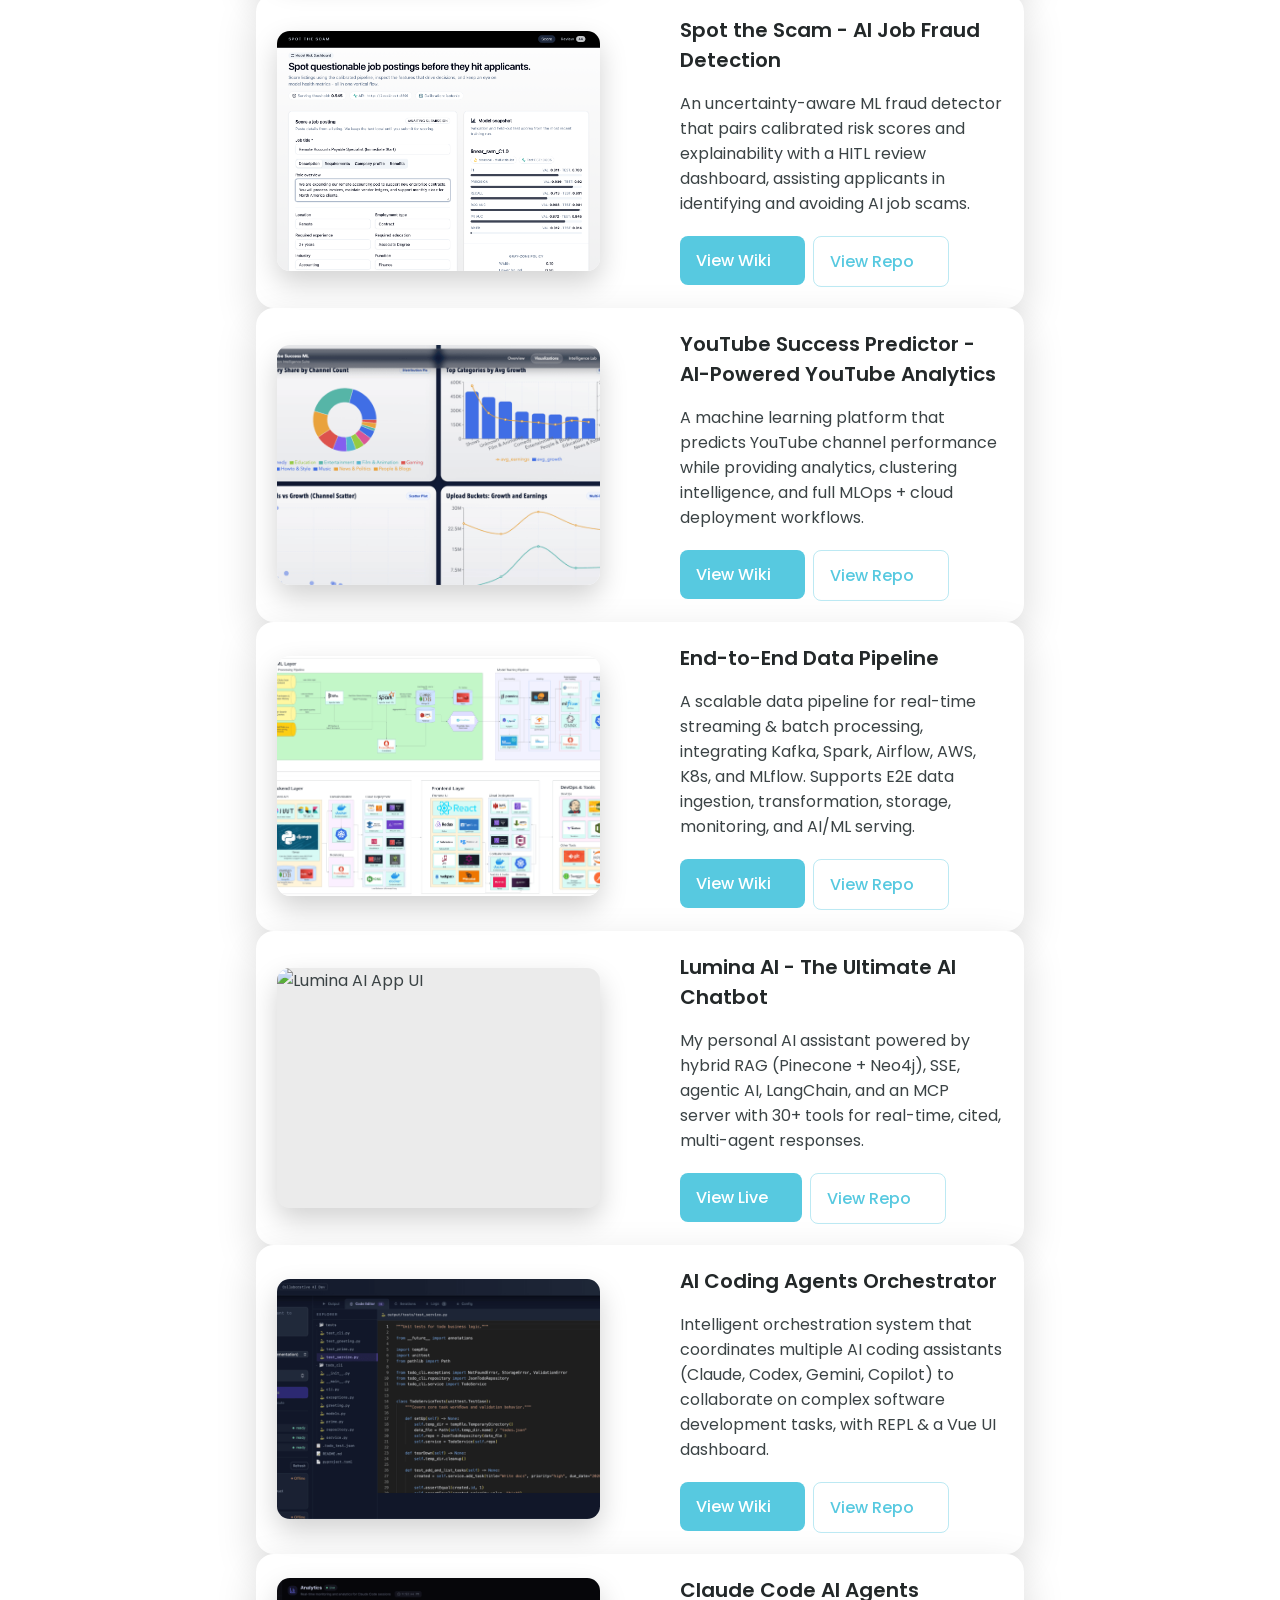
==== commit 566c4fb7: "Update: Enhance UI and Update Profile Information" ====
--- a/index.html
+++ b/index.html
@@ -1676,6 +1676,33 @@
                   </div>
                   <div class="skills__data">
                     <div class="skills__titles">
+                      <h3 class="skills__name">Kitex</h3>
+                      <span class="skills__number">85%</span>
+                    </div>
+                    <div class="skills__bar">
+                      <span class="skills__percentage skills__react"></span>
+                    </div>
+                  </div>
+                  <div class="skills__data">
+                    <div class="skills__titles">
+                      <h3 class="skills__name">Apache Thrift</h3>
+                      <span class="skills__number">85%</span>
+                    </div>
+                    <div class="skills__bar">
+                      <span class="skills__percentage skills__react"></span>
+                    </div>
+                  </div>
+                  <div class="skills__data">
+                    <div class="skills__titles">
+                      <h3 class="skills__name">Hertz</h3>
+                      <span class="skills__number">85%</span>
+                    </div>
+                    <div class="skills__bar">
+                      <span class="skills__percentage skills__react"></span>
+                    </div>
+                  </div>
+                  <div class="skills__data">
+                    <div class="skills__titles">
                       <h3 class="skills__name">WebSockets</h3>
                       <span class="skills__number">80%</span>
                     </div>
@@ -5752,6 +5779,37 @@
               </div>
             </div>
 
+            <!--==================== PORTFOLIO 1 ====================-->
+            <div class="portfolio__content grid swiper-slide">
+              <img src="./packages/images/threadline.png" alt="Threadline Real-Time Collaboration Workspace UI" class="portfolio__img" />
+
+              <div class="portfolio_">
+                <h3 class="portfolio__title">Threadline - Real-Time Collaboration Workspace</h3>
+                <p class="portfolio__description">
+                  A full-stack collaboration platform where a room is both a live WebRTC session (video, chat, whiteboard) and a durable,
+                  permission-filtered record — built on Next.js, Express, and Cloudflare Durable Objects.
+                </p>
+                <a
+                  href="https://threadline-rtc.vercel.app"
+                  class="button button--flex button--small portfolio__button"
+                  target="_blank"
+                  rel="noopener noreferrer"
+                >
+                  View Live
+                  <i class="uil uil-arrow-right button__icon"></i>
+                </a>
+                <a
+                  href="https://github.com/hoangsonww/Threadline-RealTime-Collab"
+                  class="button button--flex button--small portfolio__button"
+                  target="_blank"
+                  rel="noopener noreferrer"
+                >
+                  View Repo
+                  <i class="uil uil-arrow-right button__icon"></i>
+                </a>
+              </div>
+            </div>
+
             <!--==================== PORTFOLIO 5 ====================-->
 
             <div class="portfolio__content grid swiper-slide">
@@ -6065,6 +6123,29 @@
               </div>
             </div>
 
+            <!--==================== PORTFOLIO 13 ====================-->
+
+            <div class="portfolio__content grid swiper-slide">
+              <img src="./packages/images/post-analyzer-webserver.png" alt="Post Analyzer Webserver Home UI" class="portfolio__img" />
+
+              <div class="portfolio_">
+                <h3 class="portfolio__title">Post Analyzer Webserver - Go Microservices Platform</h3>
+                <p class="portfolio__description">
+                  An enterprise-grade Go microservices backend for storing & analyzing posts — Kitex/Hertz RPC+HTTP, ABAC auth, three message brokers,
+                  Triton-powered ML sentiment analysis, and Kubernetes/Terraform deployment.
+                </p>
+                <a
+                  href="https://github.com/hoangsonww/Post-Analyzer-Webserver"
+                  class="button button--flex button--small portfolio__button"
+                  target="_blank"
+                  rel="noopener noreferrer"
+                >
+                  View Repo
+                  <i class="uil uil-arrow-right button__icon"></i>
+                </a>
+              </div>
+            </div>
+
             <!--==================== FORGE AGENTIC CODING CLI ====================-->
 
             <div class="portfolio__content grid swiper-slide">
@@ -6576,6 +6657,33 @@
                 </a>
                 <a
                   href="https://github.com/hoangsonww/CollabNote-Fullstack-App"
+                  class="button button--flex button--small portfolio__button"
+                  target="_blank"
+                  rel="noopener noreferrer"
+                >
+                  View Repo
+                  <i class="uil uil-arrow-right button__icon"></i>
+                </a>
+              </div>
+            </div>
+
+            <!--==================== PORTFOLIO 14 ====================-->
+
+            <div class="portfolio__content grid swiper-slide">
+              <img
+                src="./packages/images/library-management-backend.png"
+                alt="Library Management Backend REPL UI"
+                class="portfolio__img portfolio__img--left"
+              />
+
+              <div class="portfolio_">
+                <h3 class="portfolio__title">Library Management Backend - Go REST API</h3>
+                <p class="portfolio__description">
+                  A cleanly layered Go REST API for a library catalog and lending — authors, books, borrowers, and transactional borrow/return — with
+                  JWT auth and a colorized CLI/REPL client.
+                </p>
+                <a
+                  href="https://github.com/hoangsonww/Library-Management-Backend"
                   class="button button--flex button--small portfolio__button"
                   target="_blank"
                   rel="noopener noreferrer"
@@ -7717,6 +7825,9 @@
             { id: 'fastapi', label: 'FastAPI', type: 'tech' },
             { id: 'graphql', label: 'GraphQL', type: 'tech' },
             { id: 'grpc', label: 'gRPC', type: 'tech' },
+            { id: 'kitex', label: 'Kitex', type: 'tech' },
+            { id: 'thrift', label: 'Apache Thrift', type: 'tech' },
+            { id: 'hertz', label: 'Hertz', type: 'tech' },
             { id: 'kafka', label: 'Kafka', type: 'tech' },
             { id: 'rabbitmq', label: 'RabbitMQ', type: 'tech' },
             { id: 'bullmq', label: 'BullMQ', type: 'tech' },
@@ -7937,6 +8048,9 @@
             { source: 'fastapi', target: 'backend' },
             { source: 'graphql', target: 'backend' },
             { source: 'grpc', target: 'backend' },
+            { source: 'kitex', target: 'backend' },
+            { source: 'thrift', target: 'backend' },
+            { source: 'hertz', target: 'backend' },
             { source: 'kafka', target: 'backend' },
             { source: 'rabbitmq', target: 'backend' },
             { source: 'bullmq', target: 'backend' },
--- a/packages/css/styles.css
+++ b/packages/css/styles.css
@@ -2098,6 +2098,12 @@
   justify-self: center;
   background-color: rgba(0, 0, 0, 0.08);
   box-shadow: 0 12px 28px rgba(0, 0, 0, 0.18);
+}
+
+/* Library Management Backend's REPL screenshot: crop toward the left edge
+   instead of centering, so the banner/command text stays in frame. */
+.portfolio__img--left {
+  object-position: left center;
 }
 
 .portfolio__title {
@@ -5513,3 +5519,41 @@
 html.no-theme-transition *::after {
   transition: none !important;
 }
+
+/*==================== CURSOR GLOW ====================*/
+/* A soft, blurred shadow that trails just below the pointer. Purely
+   decorative: fixed, unhittable, and driven by a translate3d transform
+   (not top/left) so it never touches layout. Disabled outright for
+   touch/coarse pointers and for prefers-reduced-motion. */
+.cursor-glow {
+  position: fixed;
+  top: 0;
+  left: 0;
+  width: 11rem;
+  height: 11rem;
+  margin: -5.5rem 0 0 -5.5rem;
+  border-radius: 50%;
+  background: radial-gradient(circle, var(--first-color) 0%, transparent 70%);
+  filter: blur(18px);
+  opacity: 0;
+  transform: translate3d(-9999px, -9999px, 0);
+  pointer-events: none;
+  z-index: 1;
+  will-change: transform, opacity;
+  transition: opacity 0.5s ease;
+}
+.cursor-glow.is-visible {
+  opacity: 0.16;
+}
+body.dark-theme .cursor-glow {
+  mix-blend-mode: screen;
+}
+body.dark-theme .cursor-glow.is-visible {
+  opacity: 0.26;
+}
+
+@media (prefers-reduced-motion: reduce), (hover: none), (pointer: coarse) {
+  .cursor-glow {
+    display: none;
+  }
+}
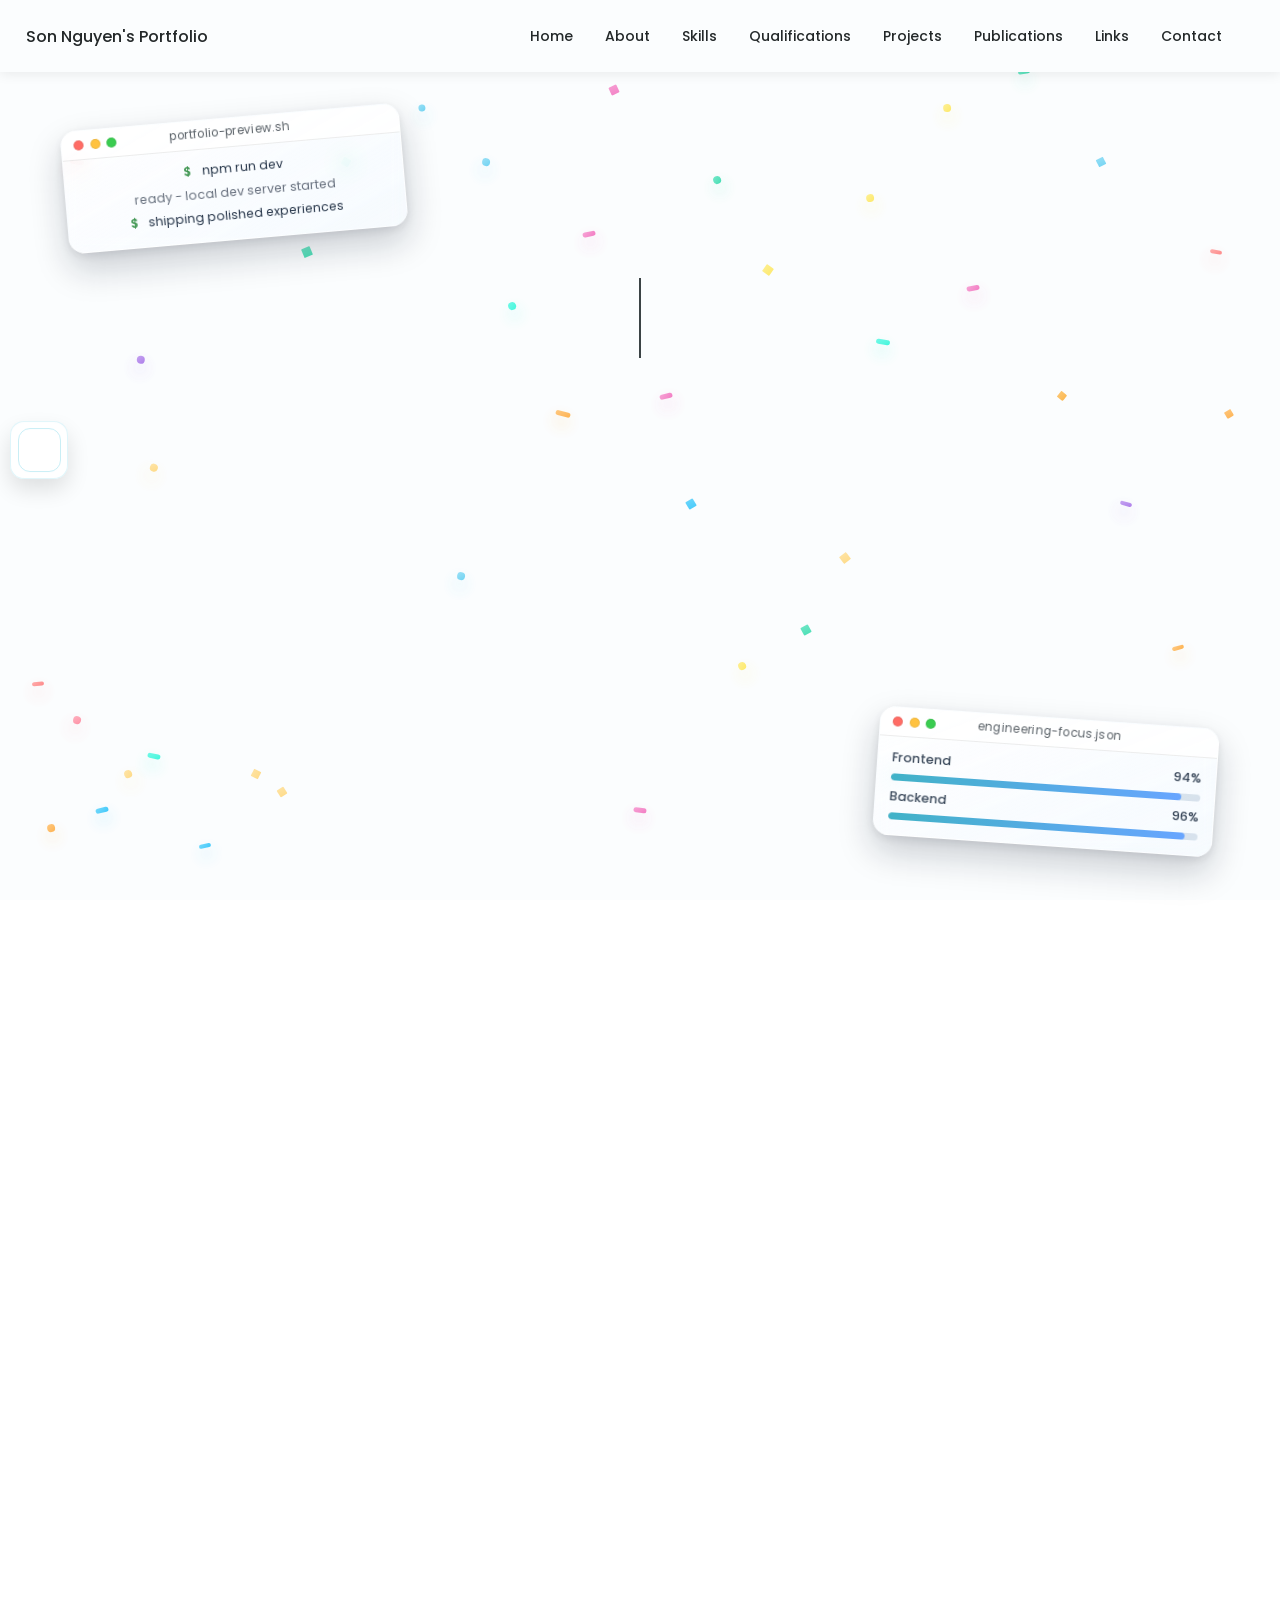
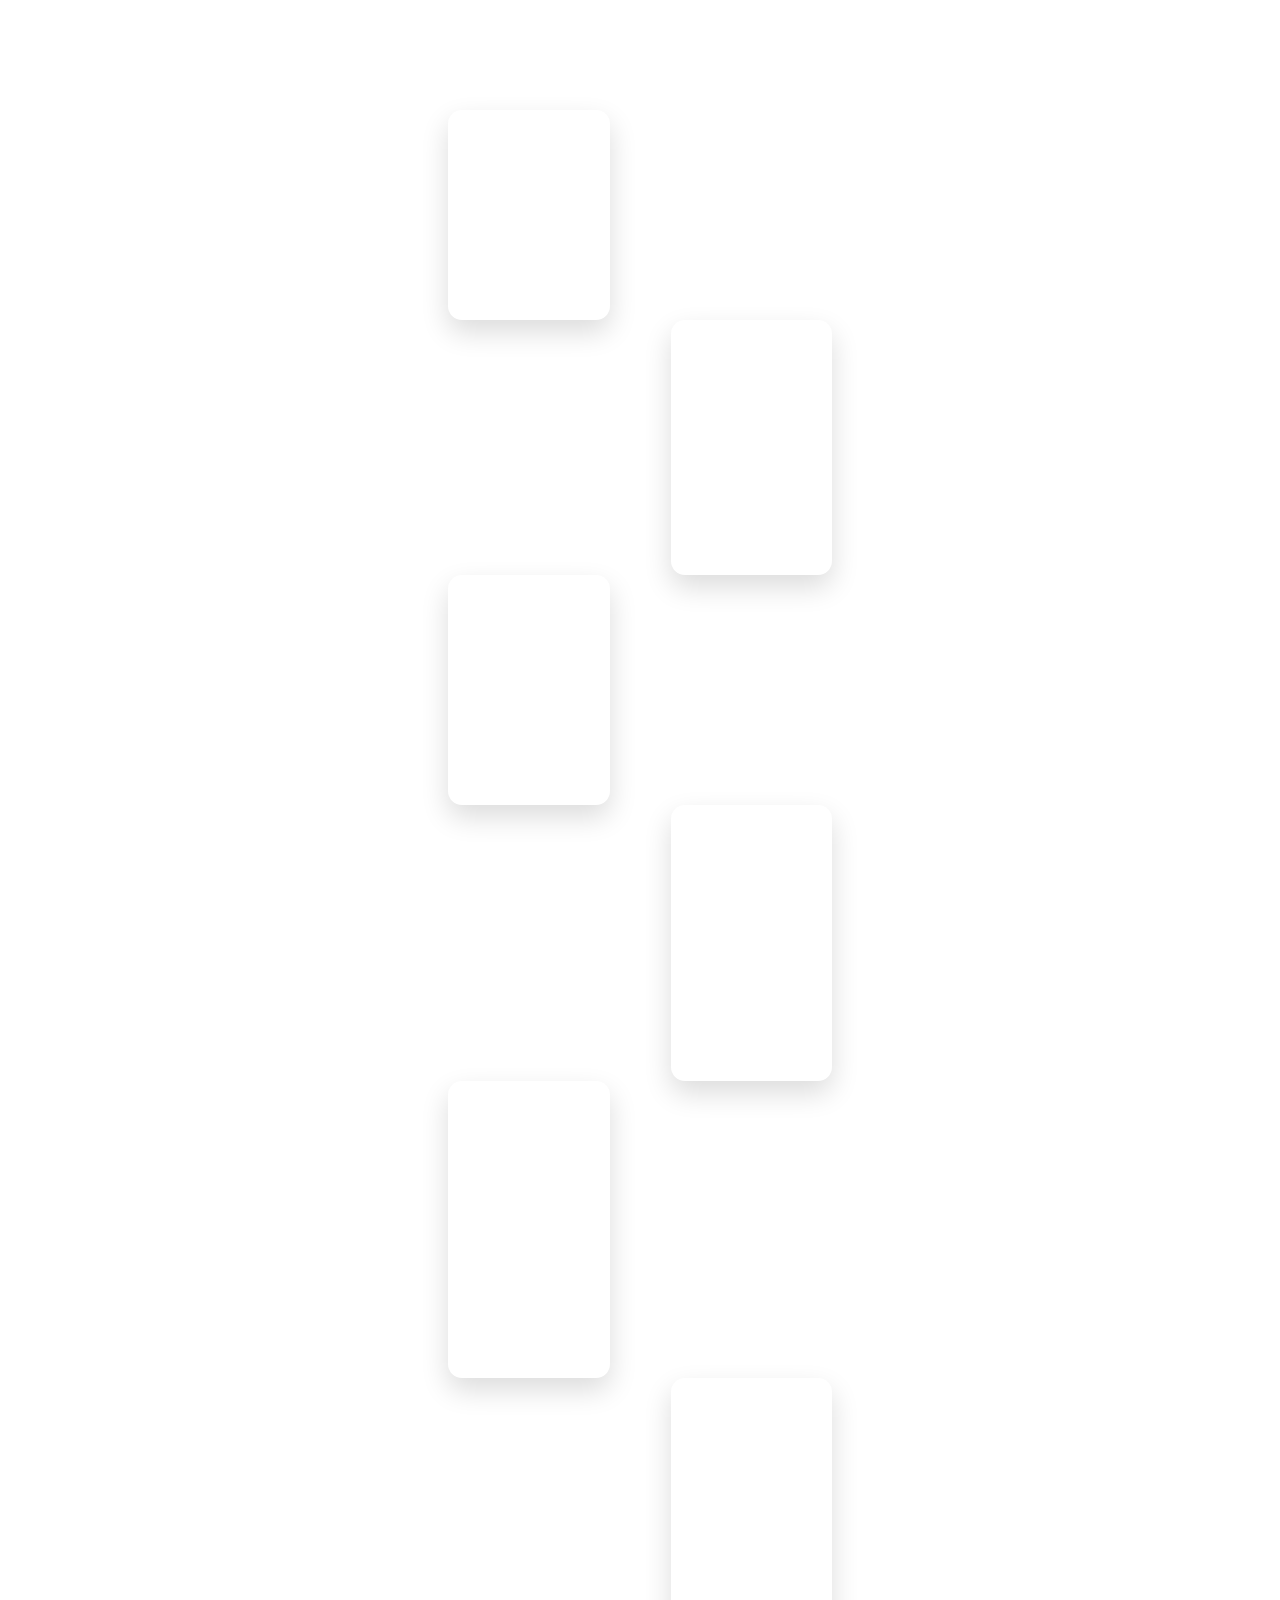
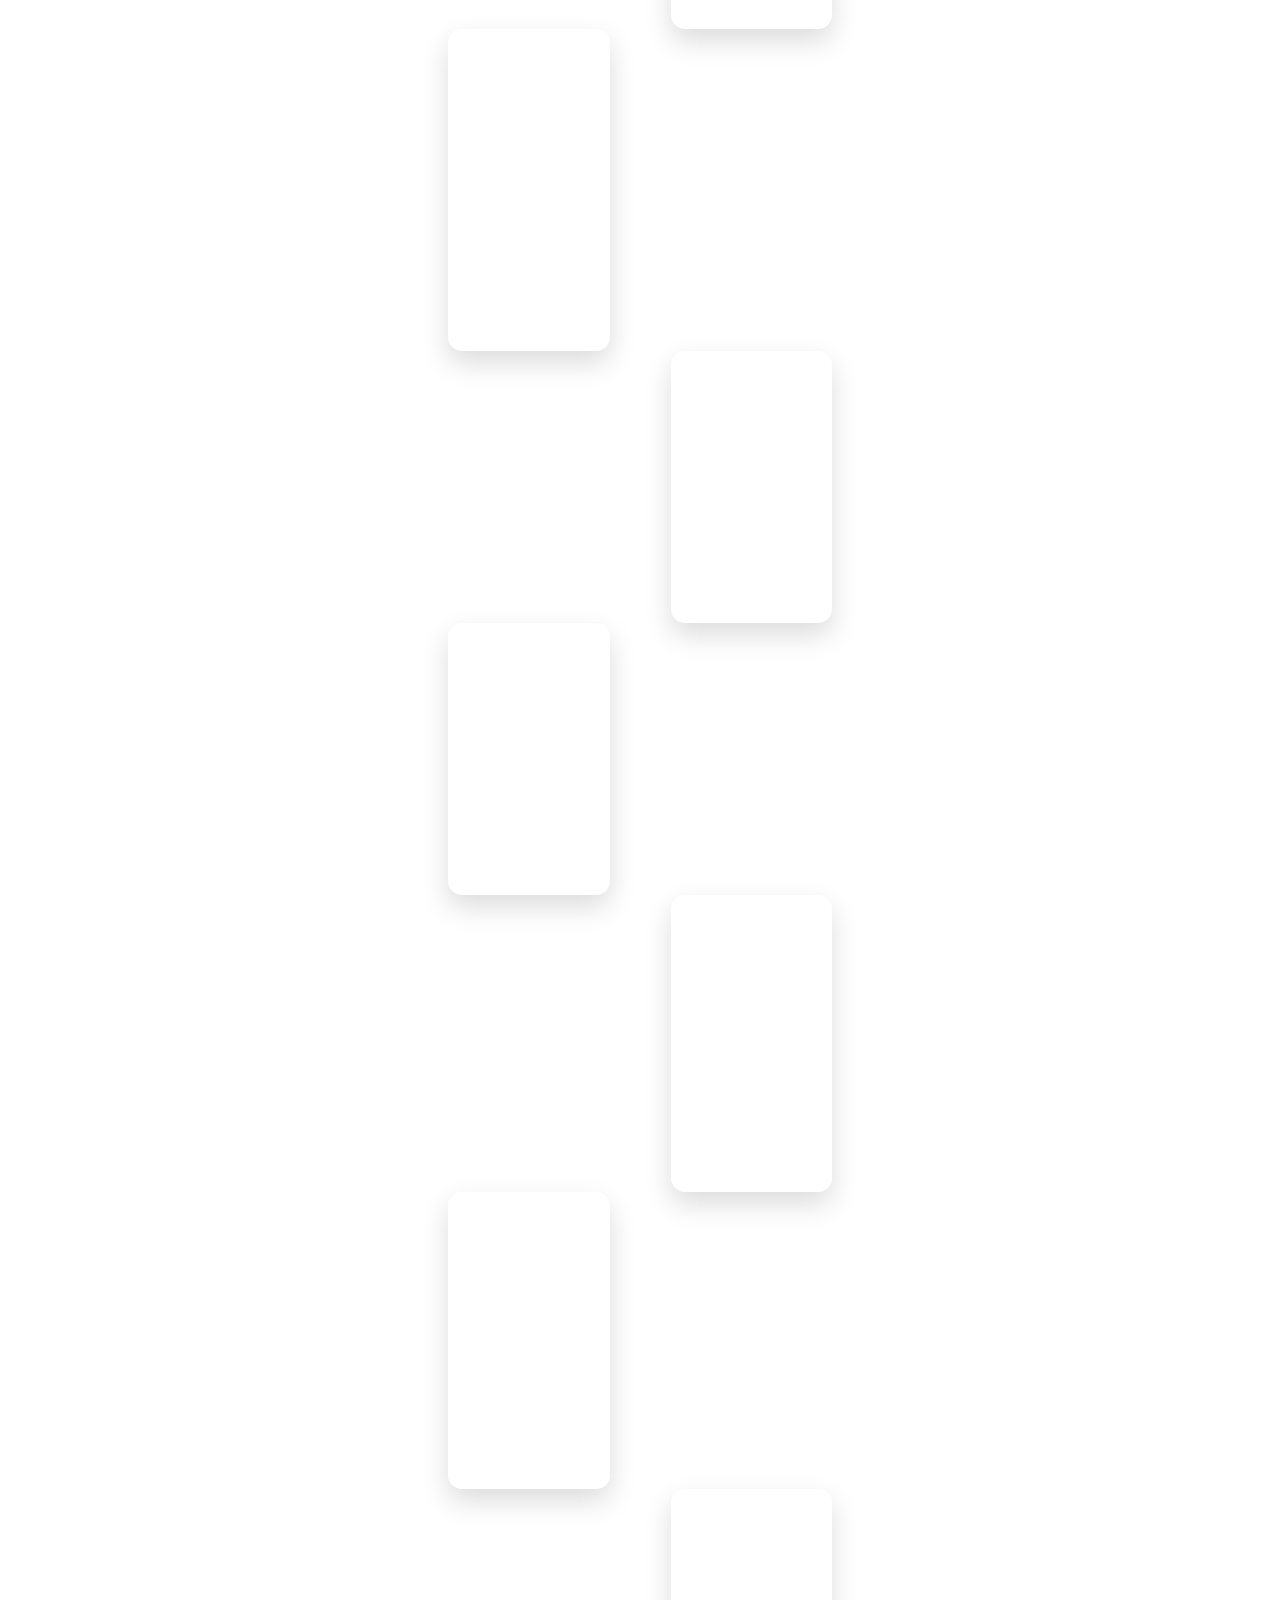
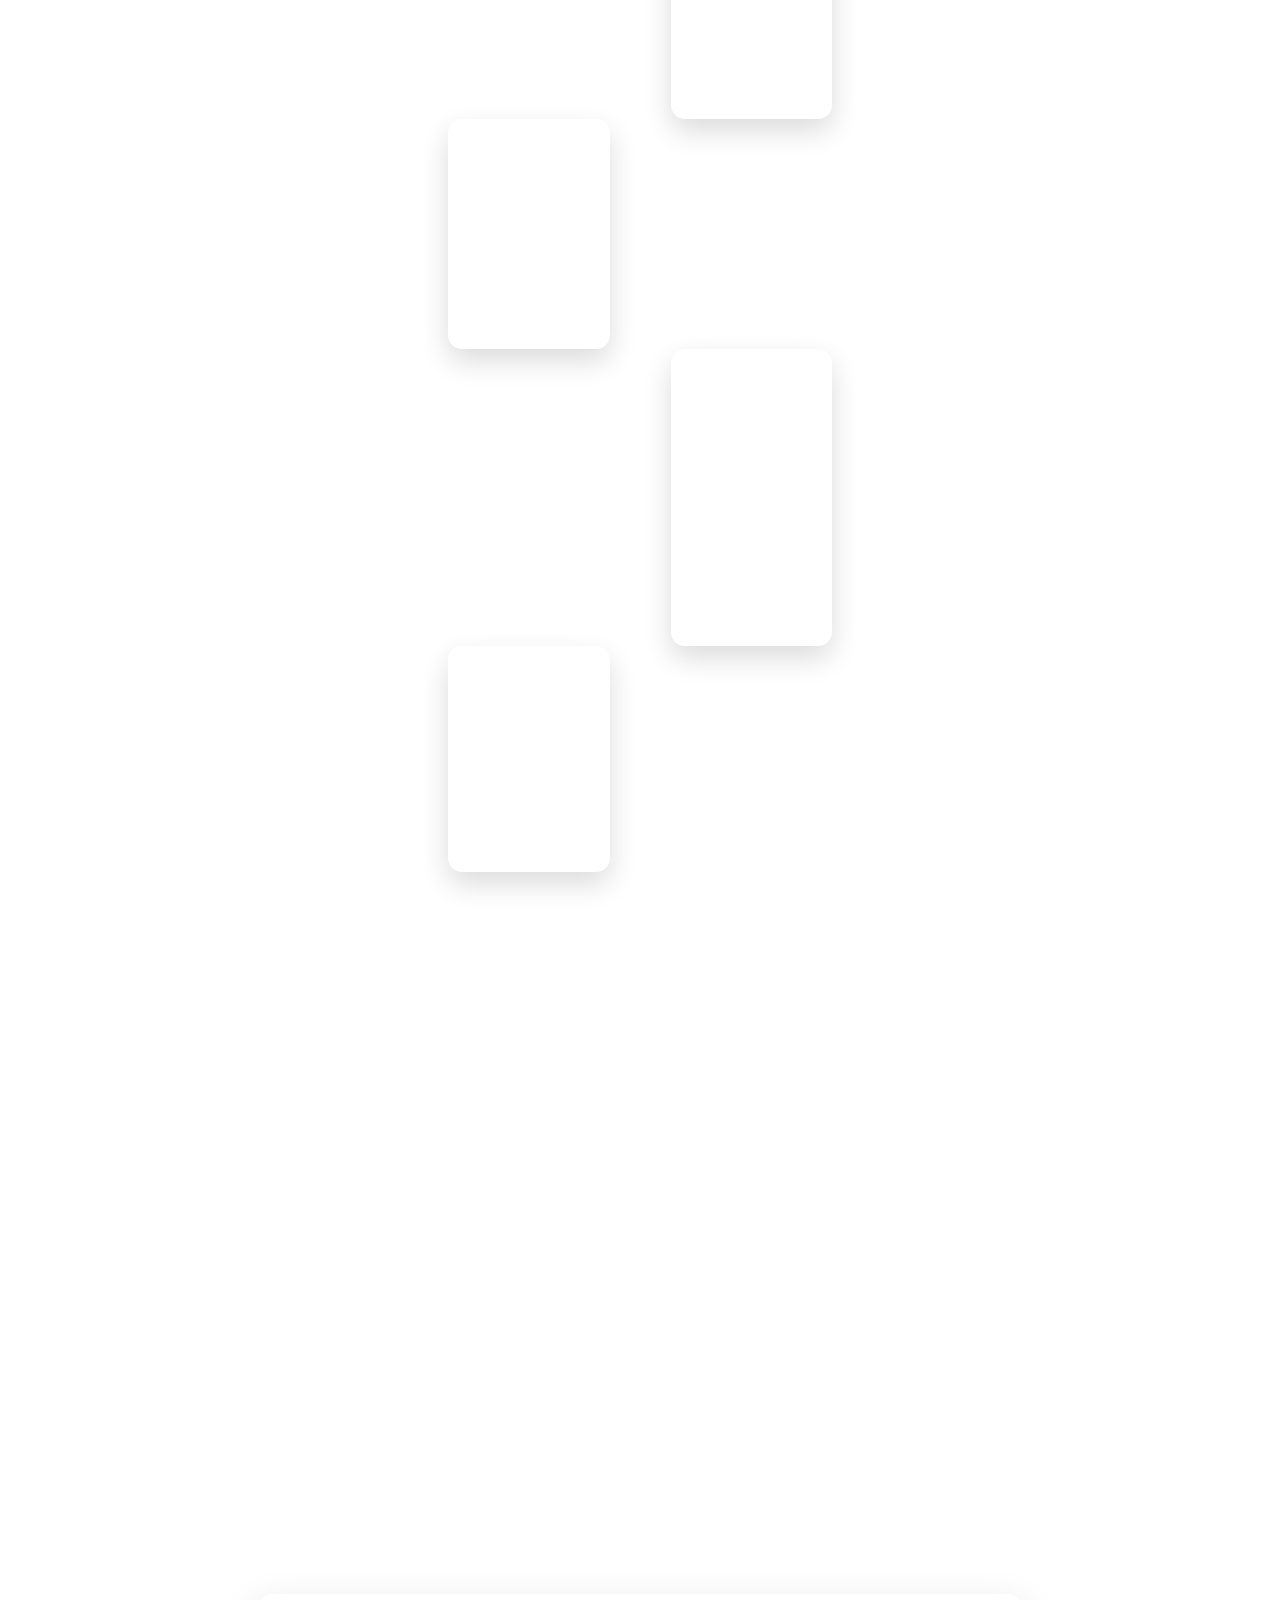
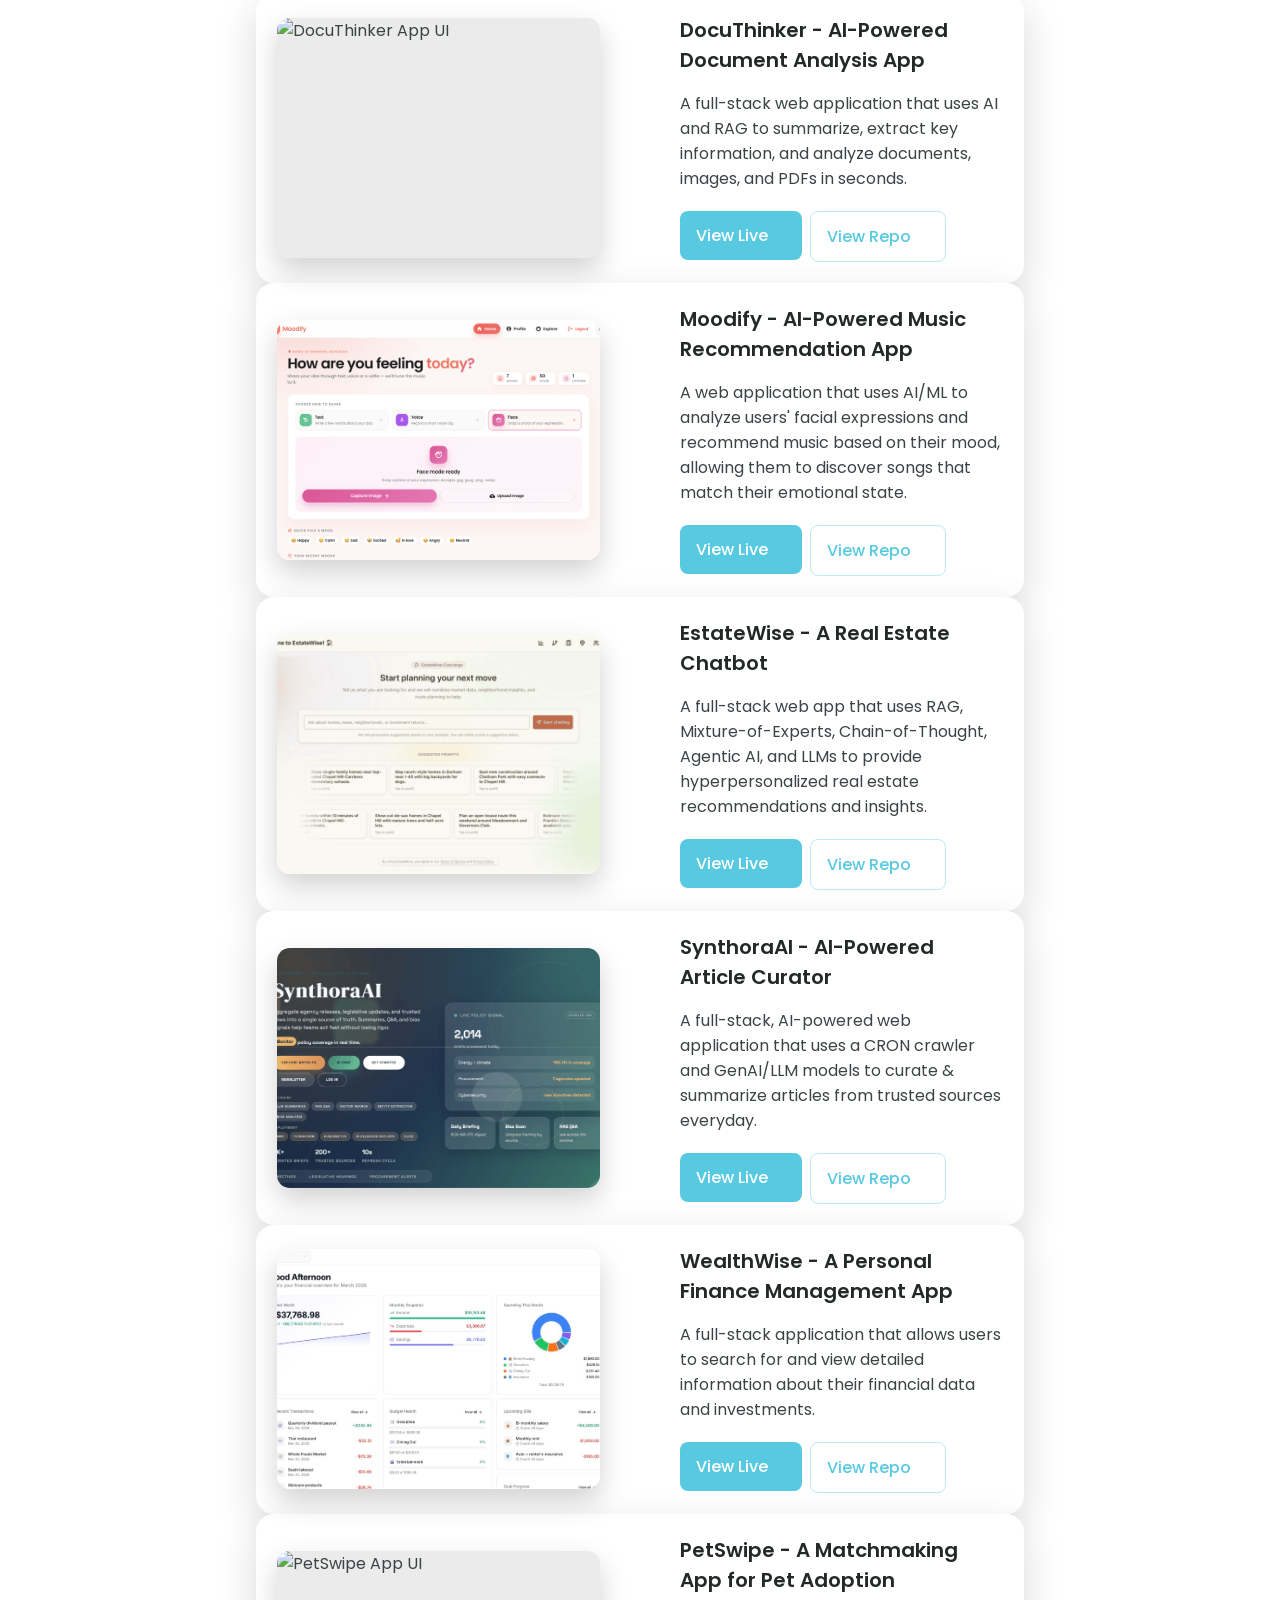
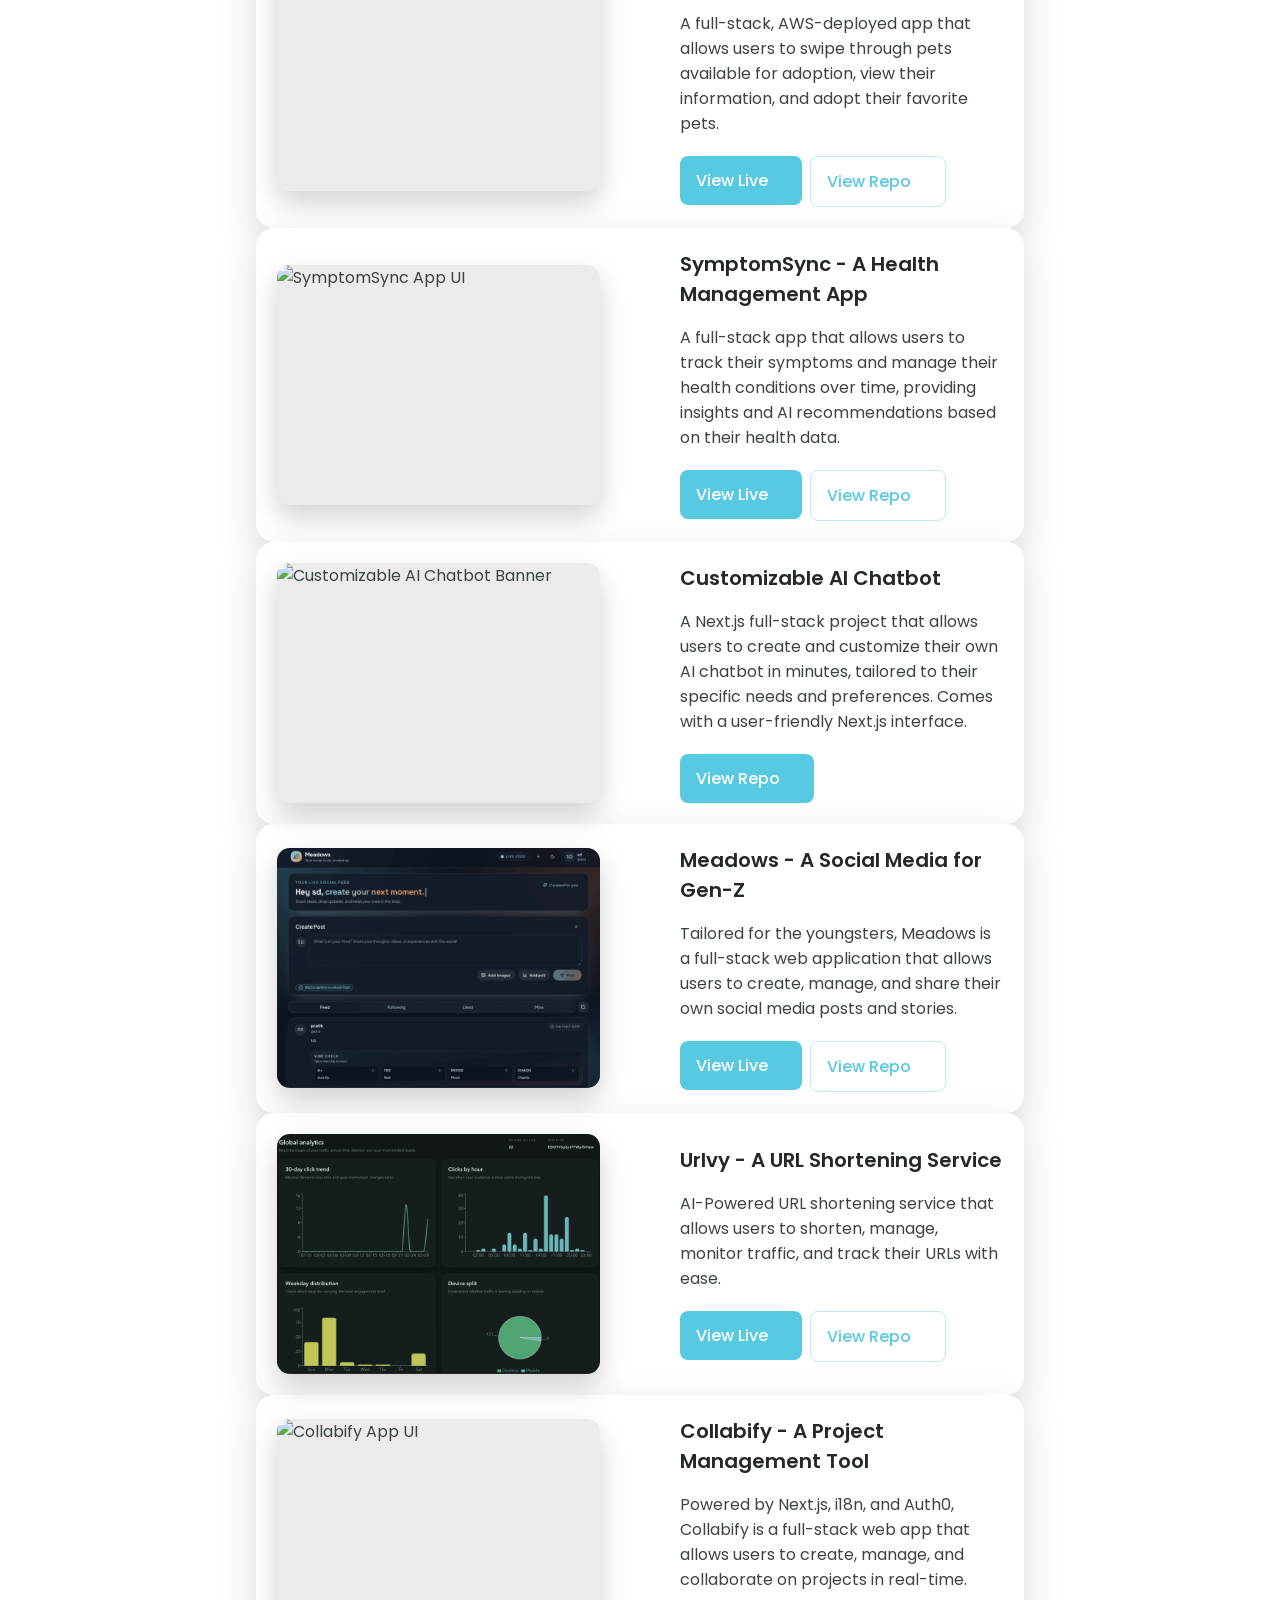
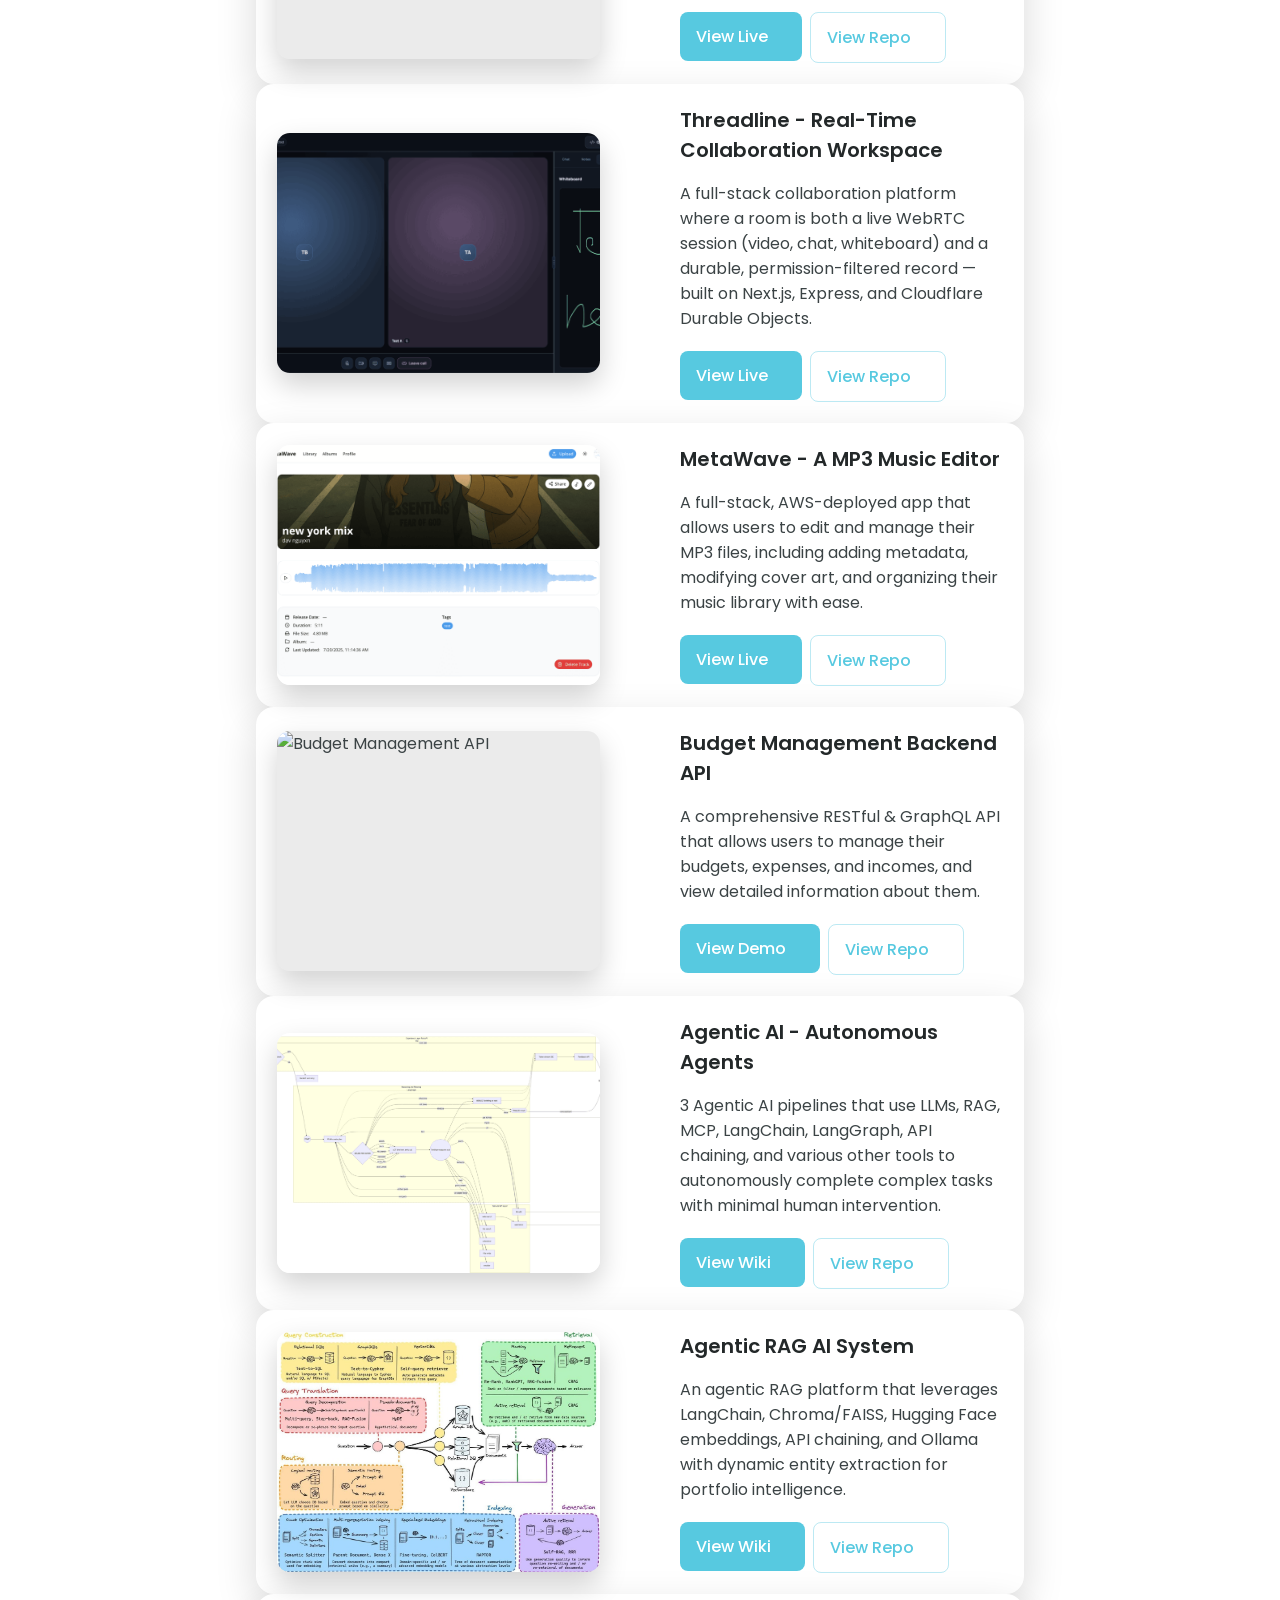
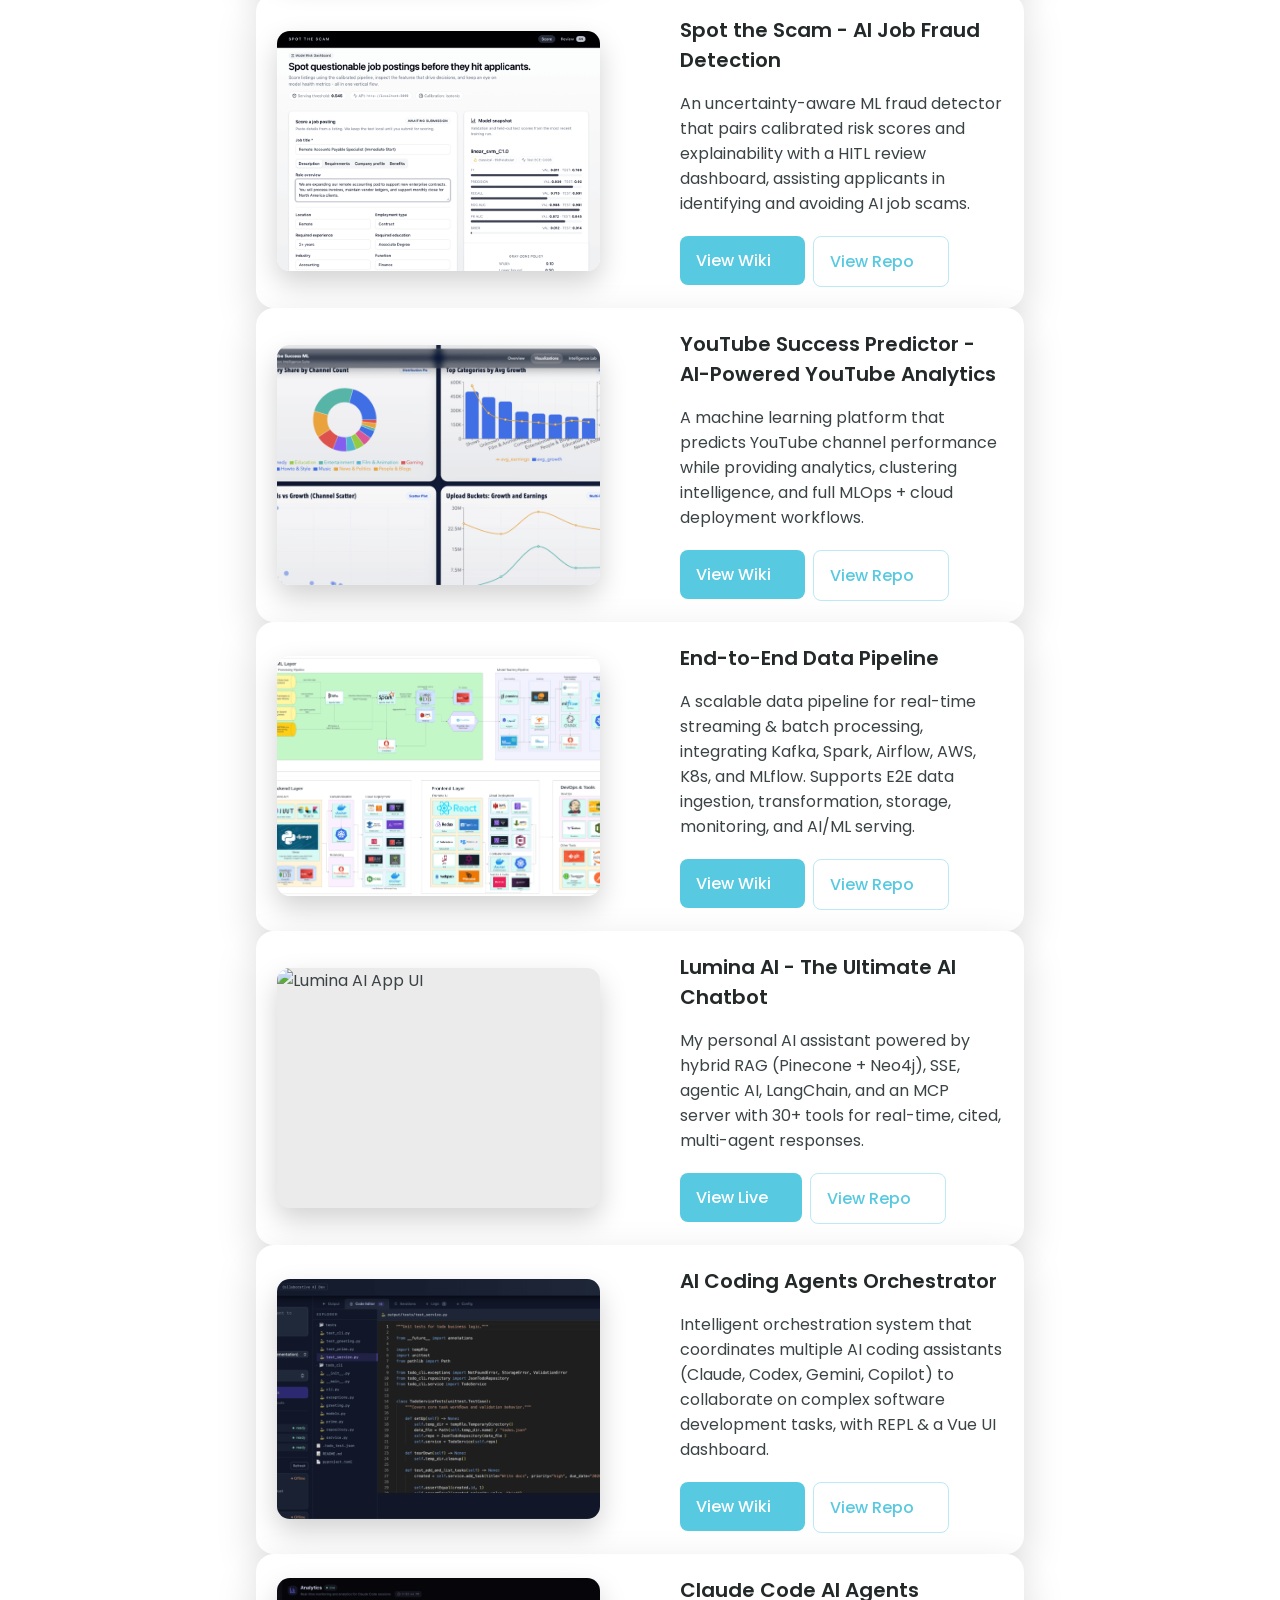
==== commit aff9833d: "Update: Enhance UI and Update Profile Information" ====
--- a/index.html
+++ b/index.html
@@ -13,7 +13,7 @@
     />
     <meta
       name="keywords"
-      content="Son Nguyen Hoang, software engineer, portfolio, full-stack developer, AI engineer, web development, cloud, devops, projects, agentic AI, agentic coding, local-first AI, multi-agent runtime, Forge CLI, Ollama, llama.cpp, vLLM, LM Studio, Claude Code alternative, Codex alternative"
+      content="Son Nguyen Hoang, software engineer, portfolio, full-stack developer, AI engineer, web development, cloud, devops, projects, agentic AI, agentic coding, local-first AI, multi-agent runtime, Forge CLI, Ollama, llama.cpp, vLLM, LM Studio, Claude Code alternative, Codex alternative, AegisVision, computer vision, NVIDIA Triton, GPU-native, Kubernetes, bounded-autonomy agents"
     />
     <meta name="author" content="Son Nguyen Hoang" />
     <meta name="referrer" content="strict-origin-when-cross-origin" />
@@ -734,6 +734,16 @@
                 "position": 42,
                 "item": {
                   "@type": "SoftwareApplication",
+                  "name": "AegisVision - GPU-Native Computer Vision Platform",
+                  "url": "https://hoangsonww.github.io/AegisVision-Computer-Vision-System/",
+                  "description": "Distributed, GPU-native visual-intelligence platform template with 35 Go services, an NVIDIA Triton inference core, bounded-autonomy agents, Wilson-bound canary promotion, and signed air-gapped delivery."
+                }
+              },
+              {
+                "@type": "ListItem",
+                "position": 43,
+                "item": {
+                  "@type": "SoftwareApplication",
                   "name": "The Maze Game",
                   "url": "https://the-maze-game.onrender.com/",
                   "description": "Full-stack maze game with procedural generation, A* hints, JWT accounts, MongoDB stats, global leaderboards, Socket.IO multiplayer, and a PWA-ready Express API."
@@ -6178,6 +6188,38 @@
               </div>
             </div>
 
+            <!--==================== AEGISVISION COMPUTER VISION SYSTEM ====================-->
+
+            <div class="portfolio__content grid swiper-slide">
+              <img src="./packages/images/aegis.png" alt="AegisVision Computer Vision System operator console UI" class="portfolio__img" />
+
+              <div class="portfolio_">
+                <h3 class="portfolio__title">AegisVision - GPU-Native Computer Vision Platform</h3>
+                <p class="portfolio__description">
+                  A distributed, GPU-native computer-vision platform template with an NVIDIA Triton inference core, bounded-autonomy agents, and
+                  Wilson-bound canary promotion out of the box.
+                </p>
+                <a
+                  href="https://hoangsonww.github.io/AegisVision-Computer-Vision-System/"
+                  class="button button--flex button--small portfolio__button"
+                  target="_blank"
+                  rel="noopener noreferrer"
+                >
+                  View Wiki
+                  <i class="uil uil-arrow-right button__icon"></i>
+                </a>
+                <a
+                  href="https://github.com/hoangsonww/AegisVision-Computer-Vision-System"
+                  class="button button--flex button--small portfolio__button"
+                  target="_blank"
+                  rel="noopener noreferrer"
+                >
+                  View Repo
+                  <i class="uil uil-arrow-right button__icon"></i>
+                </a>
+              </div>
+            </div>
+
             <!--==================== PORTFOLIO 6 ====================-->
 
             <div class="portfolio__content grid swiper-slide">
